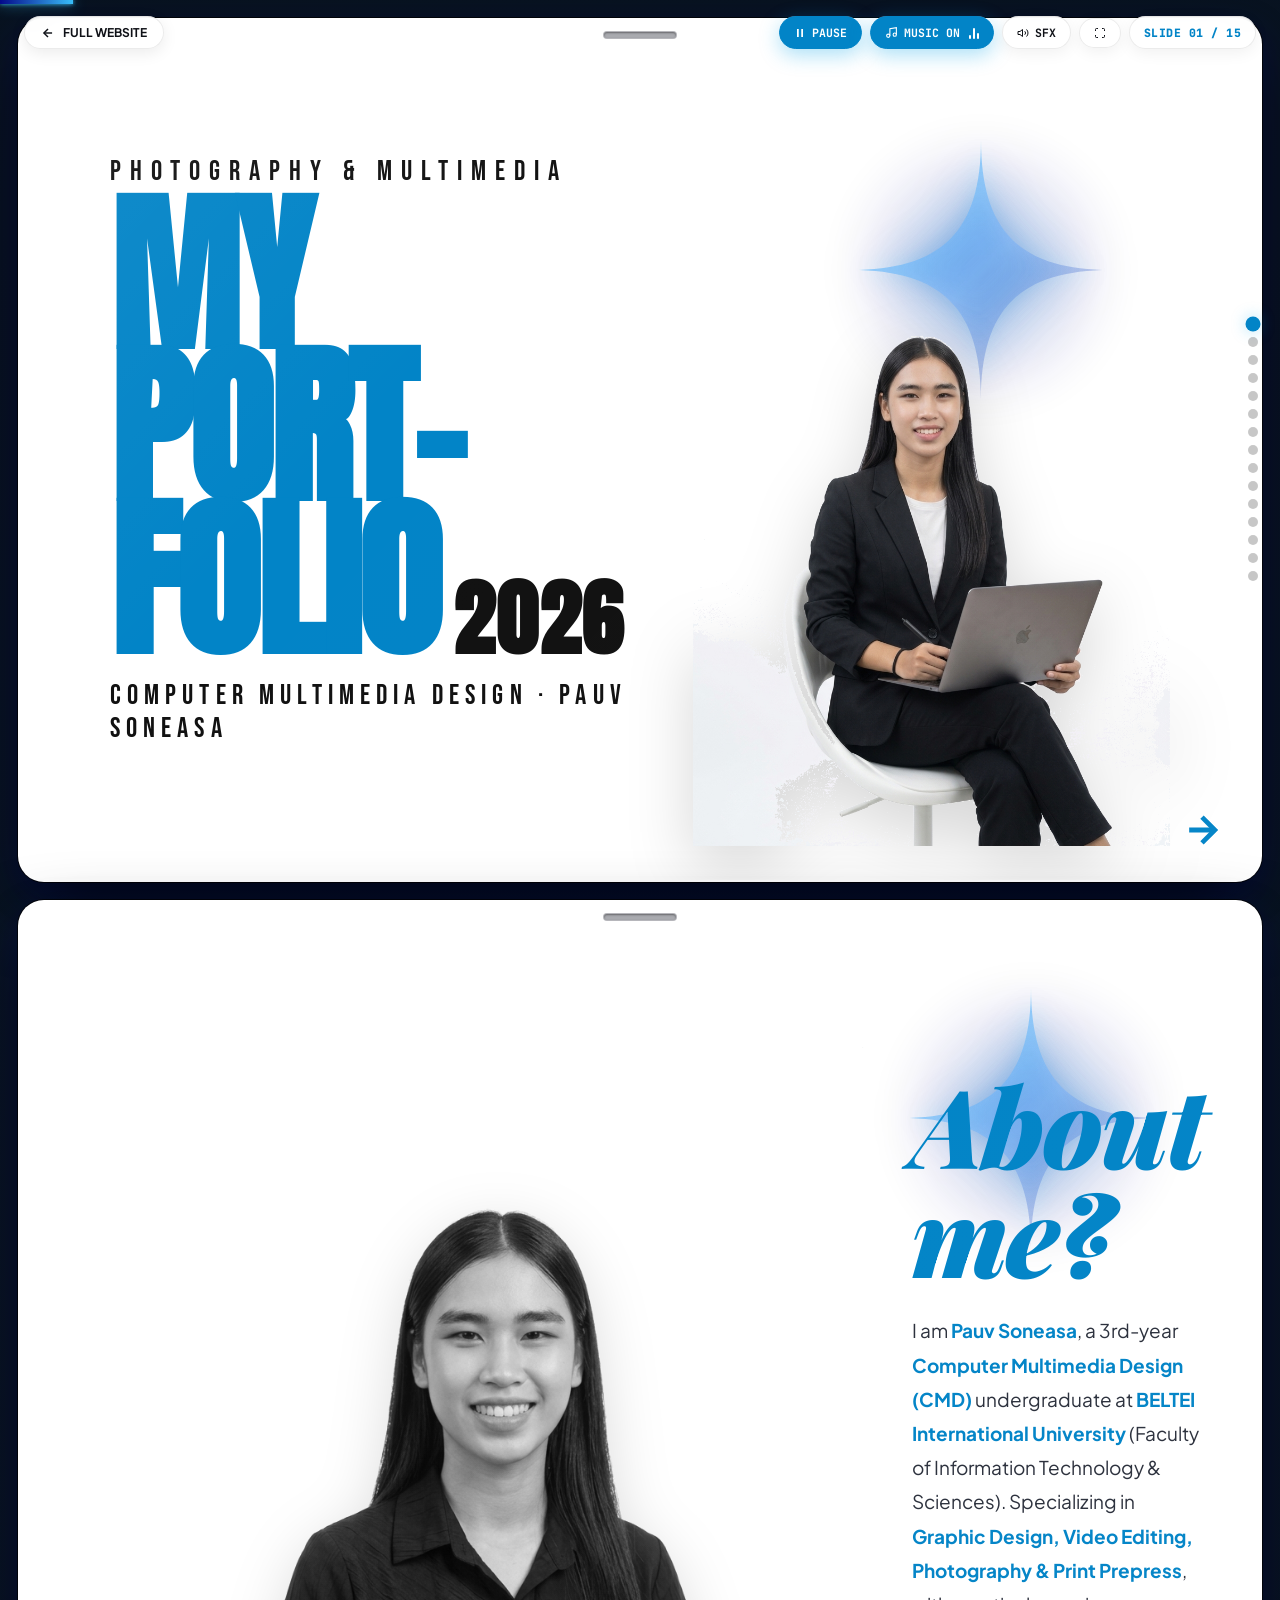
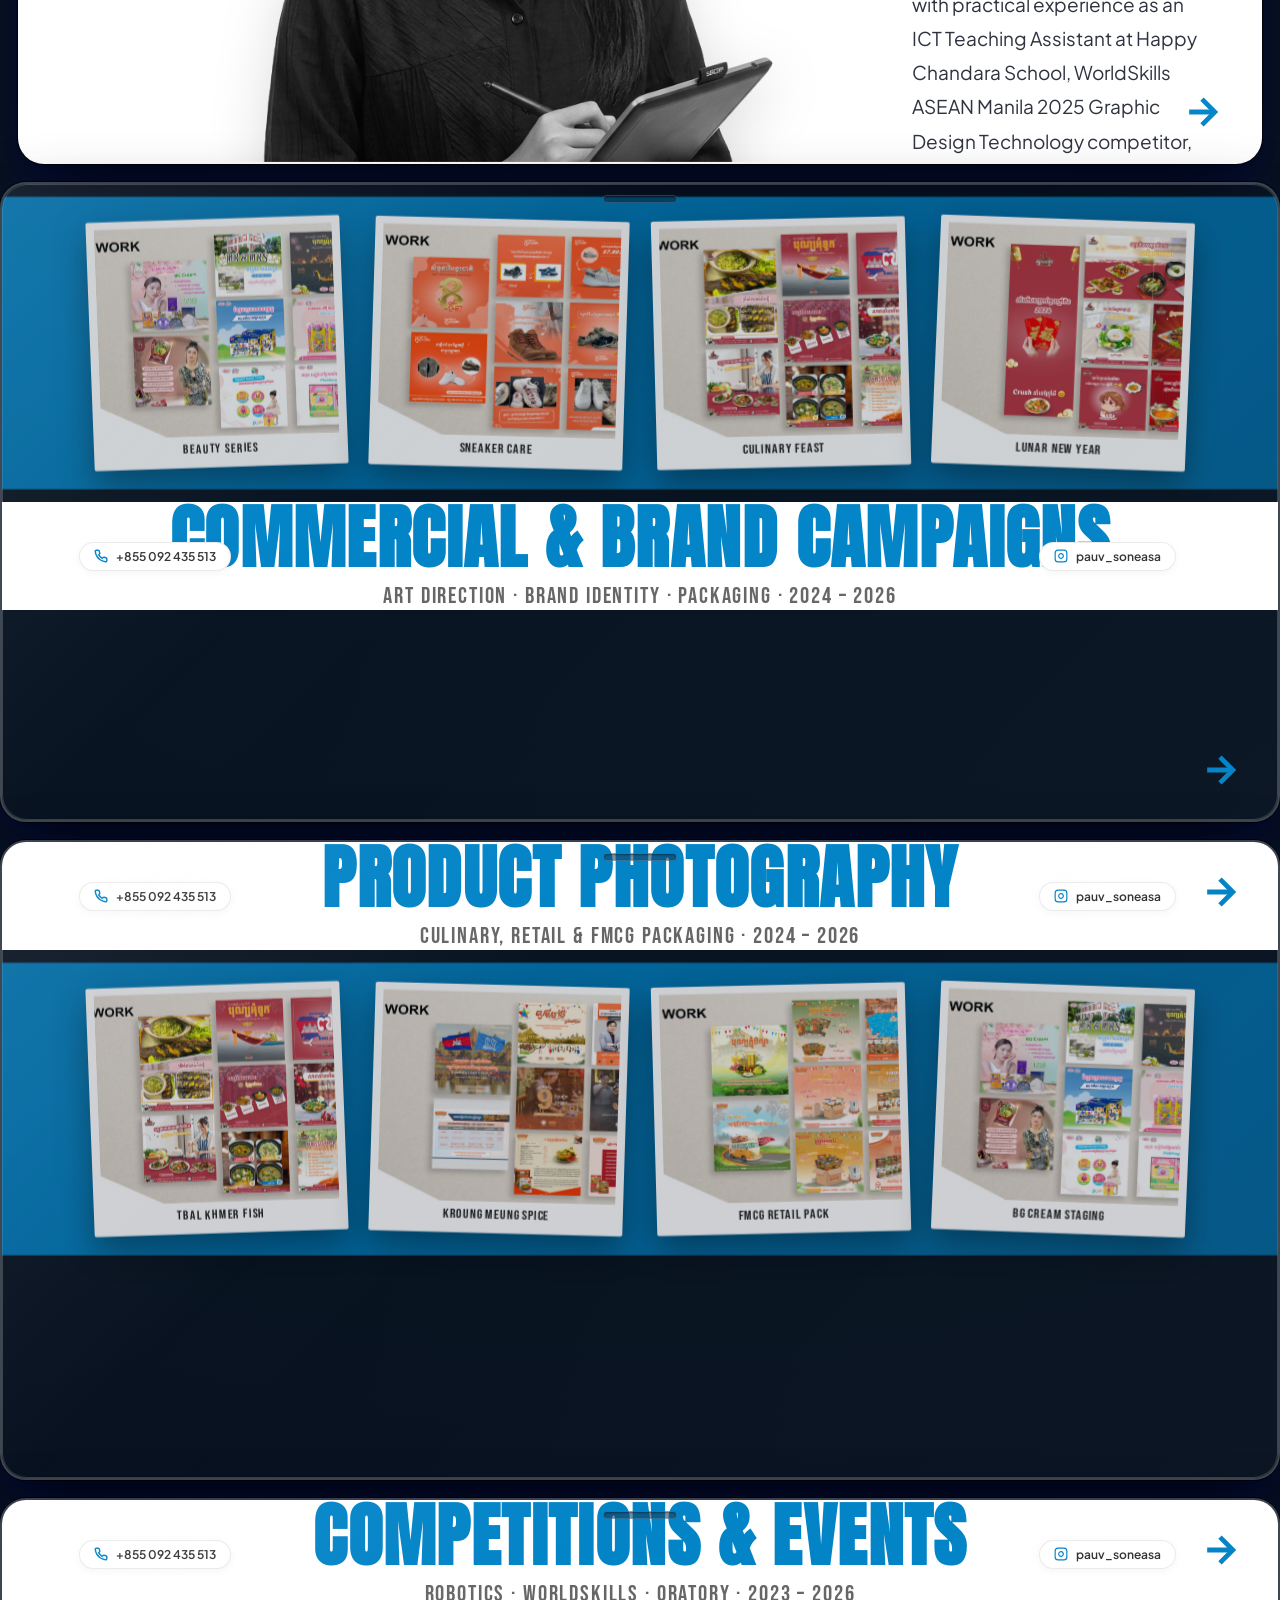
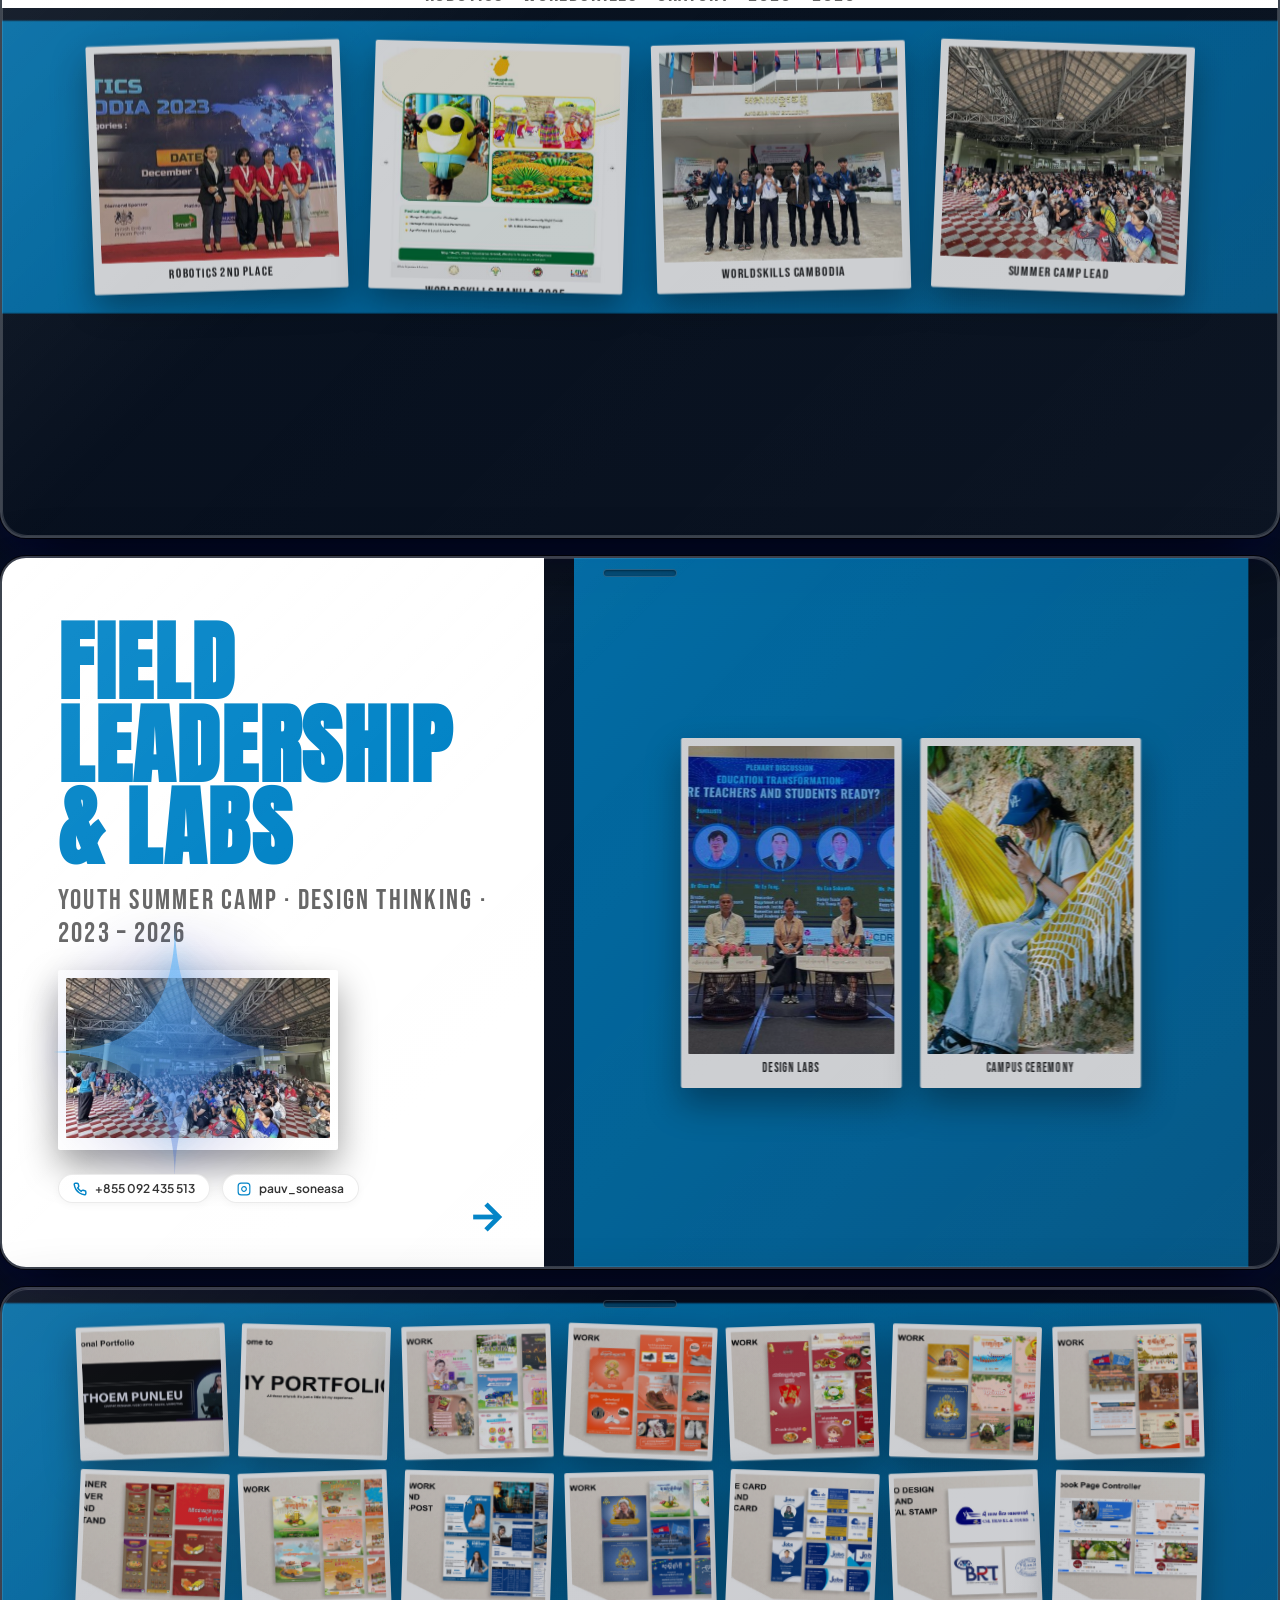
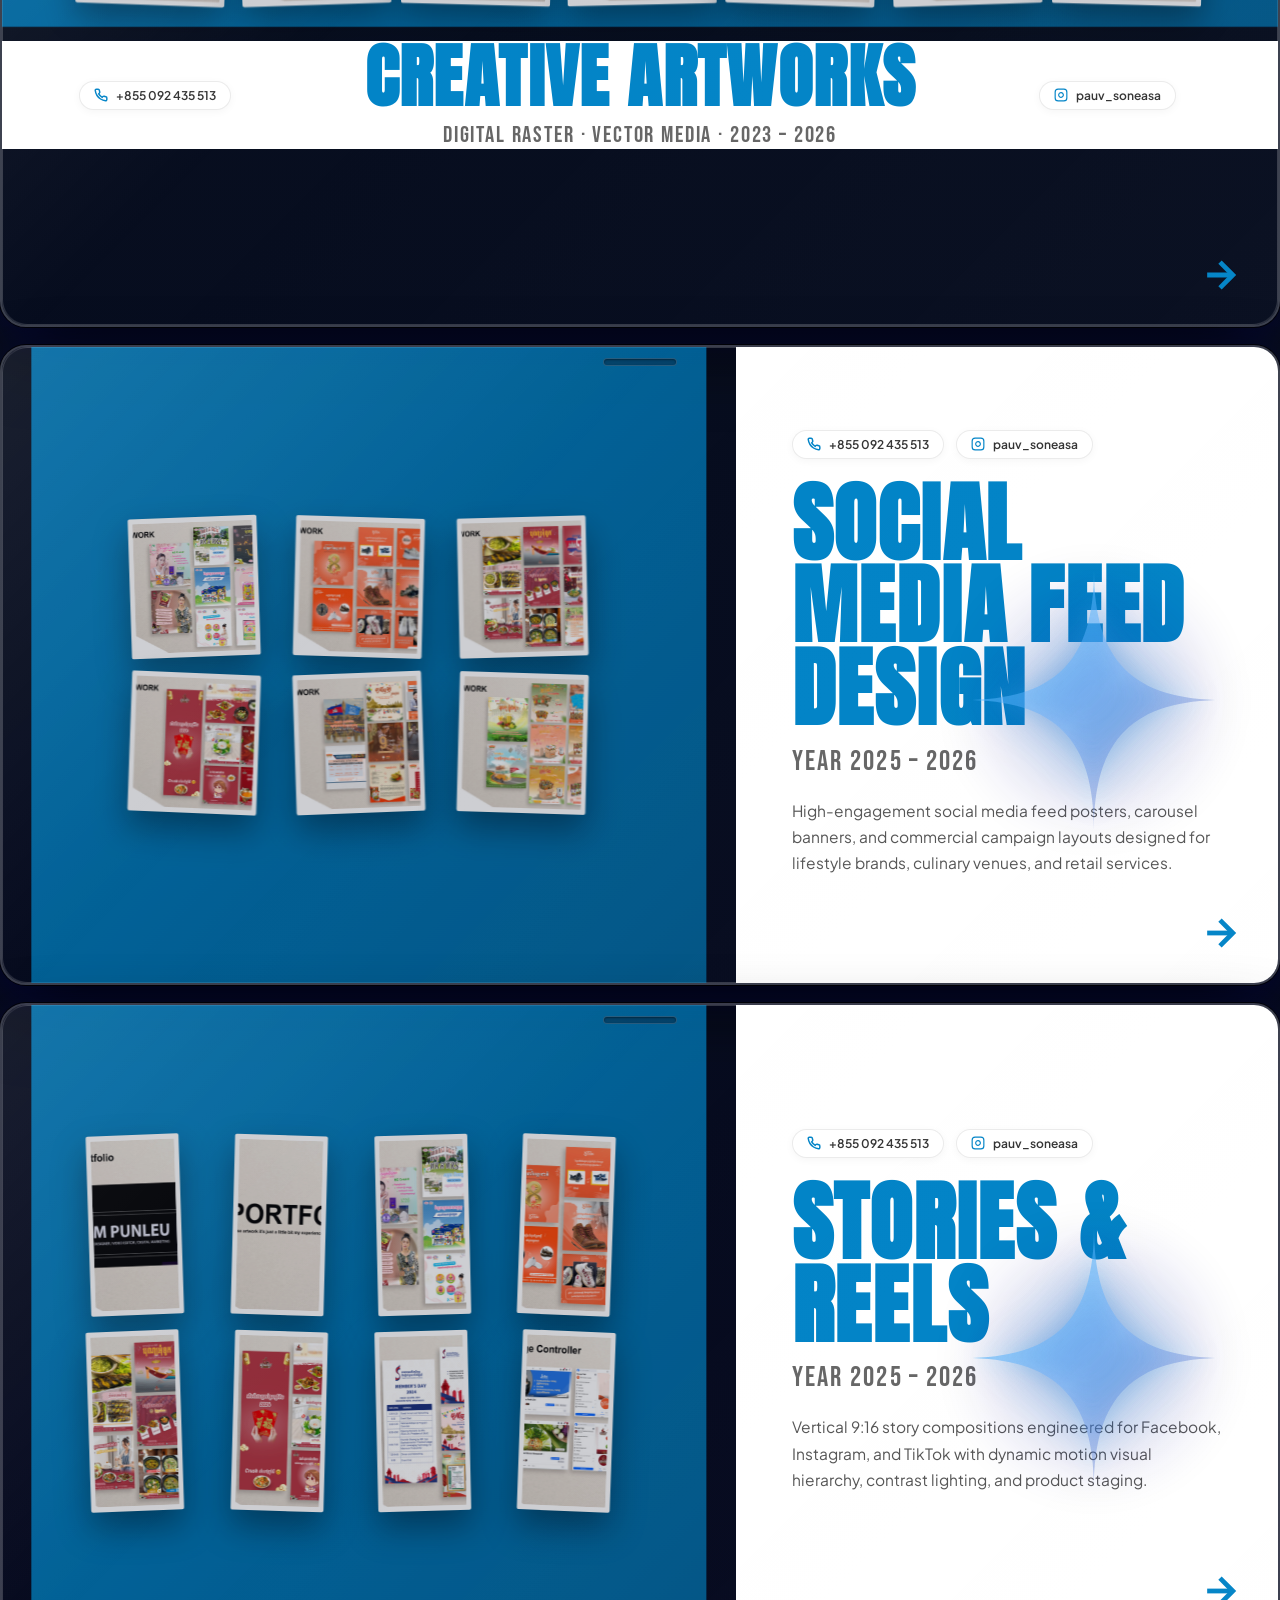
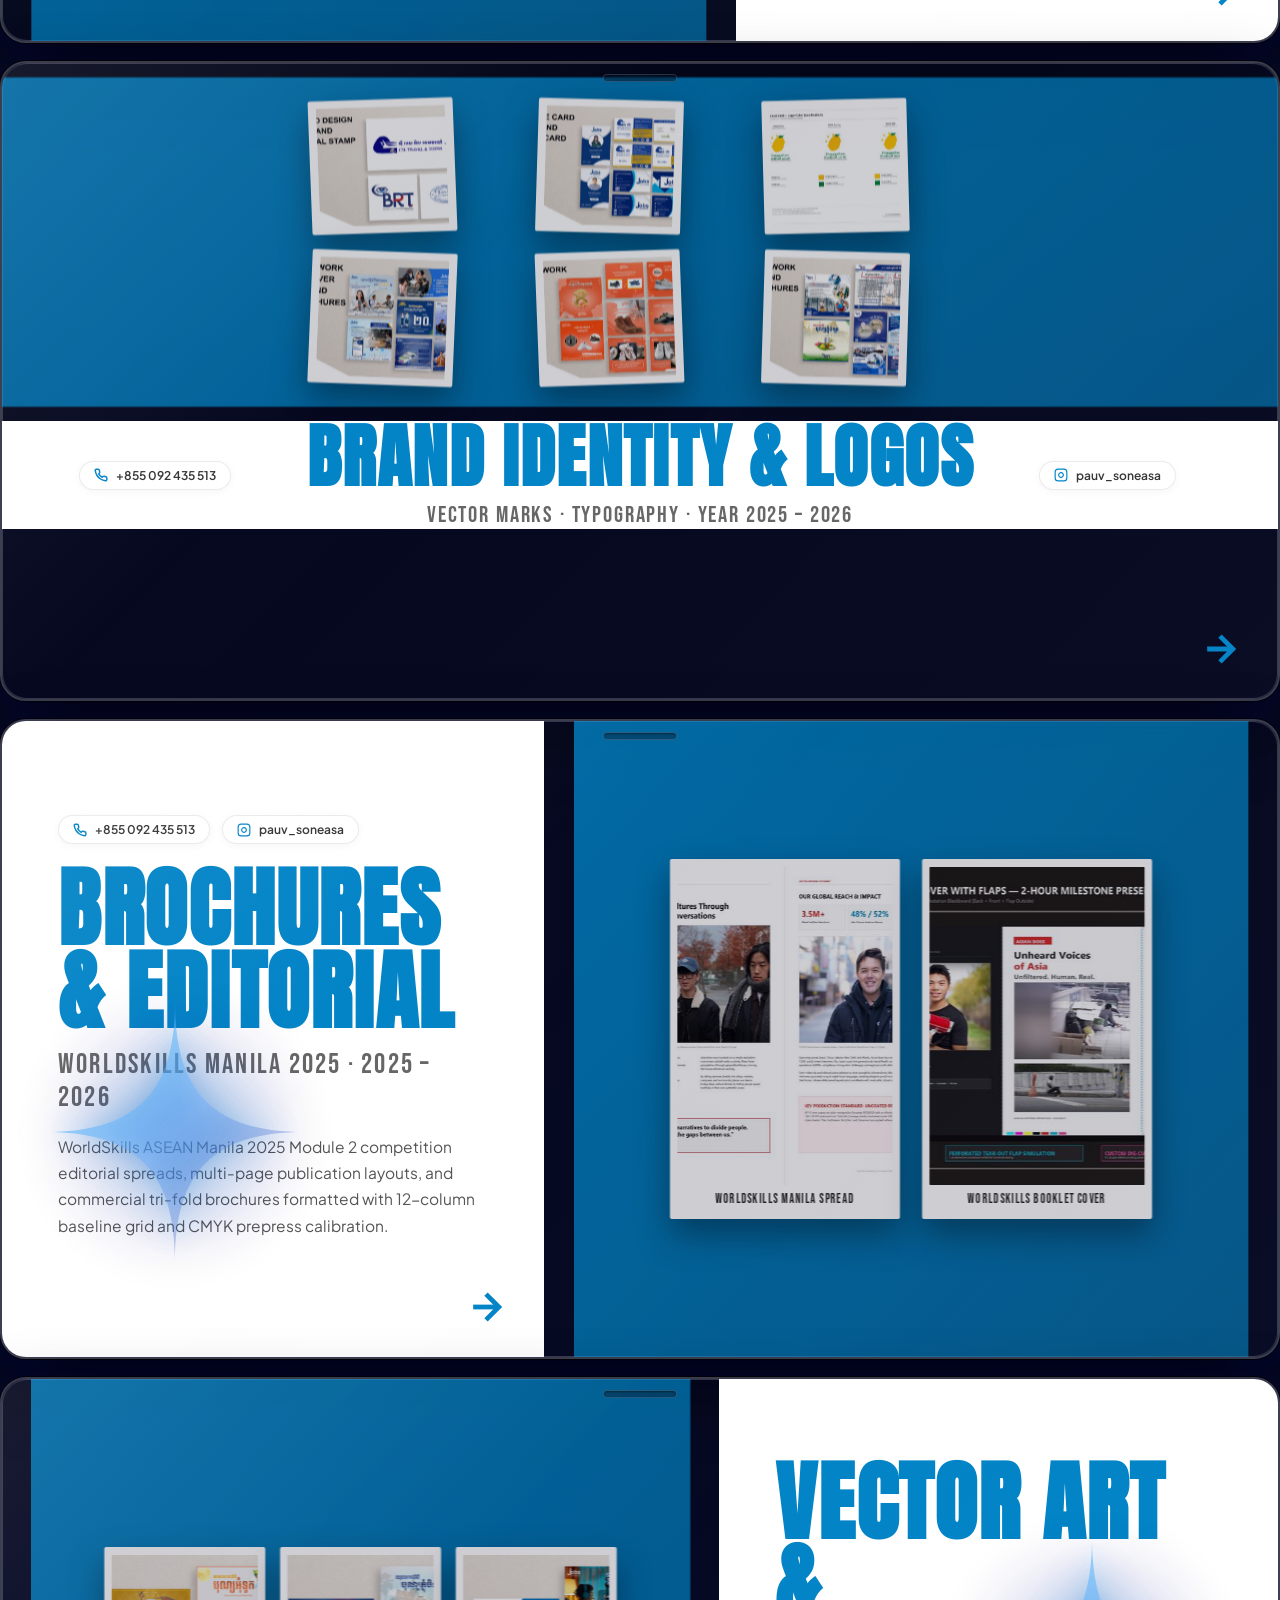
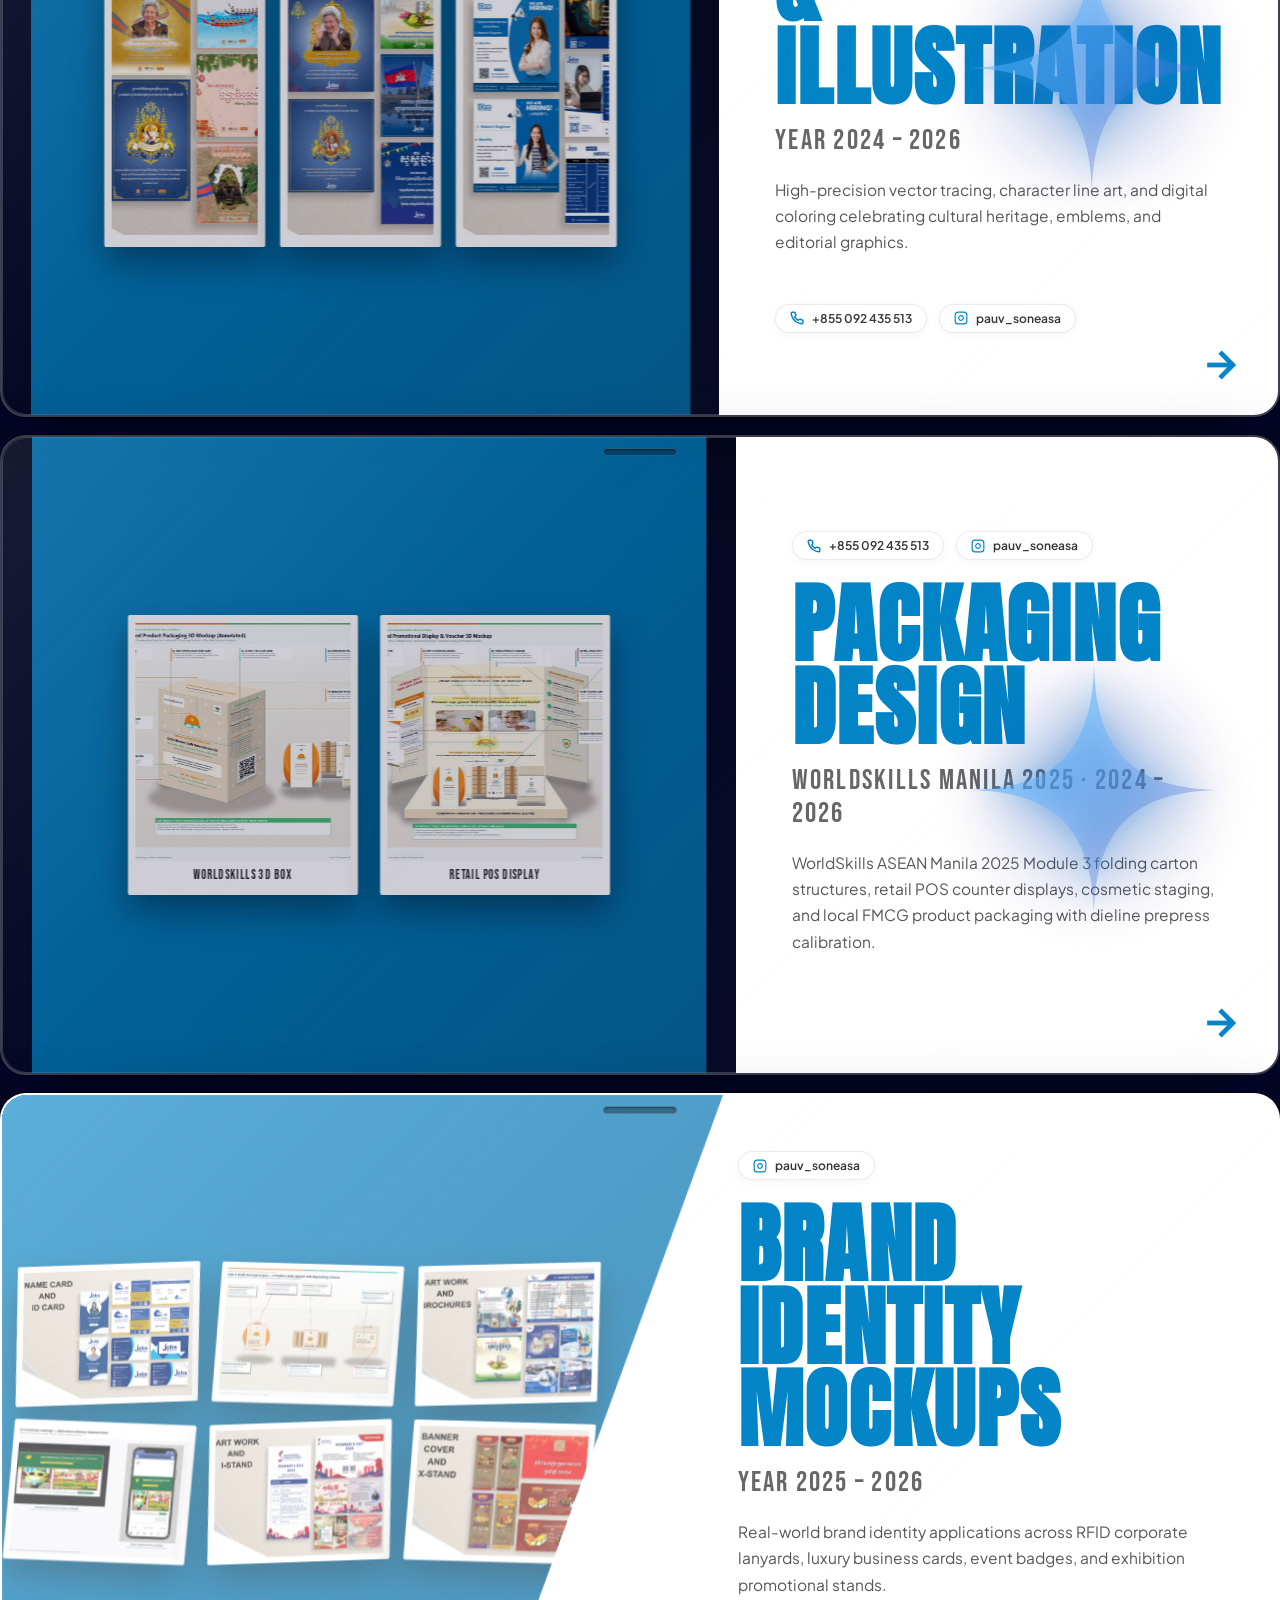
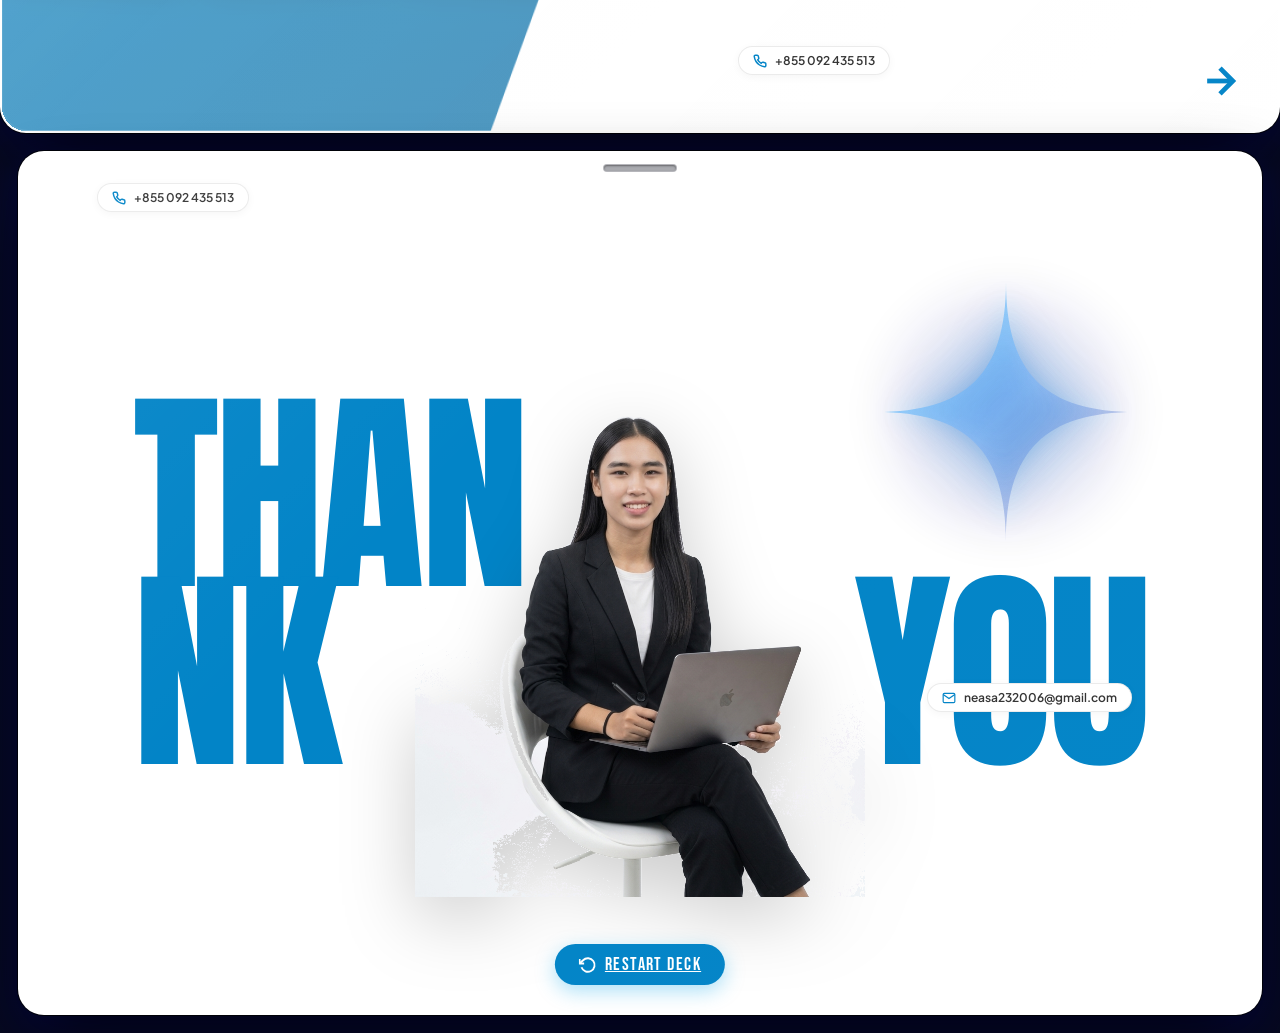
==== deck.html @ a2600c72 "feat: integrate WorldSkills Manila 2025 competition suite, device screen boundaries, and refined spa" ====
<!DOCTYPE html>
<html lang="en">
<head>
  <meta charset="UTF-8">
  <meta name="viewport" content="width=device-width, initial-scale=1.0">
  <title>Pauv Soneasa &mdash; Portfolio Slide Deck 2026</title>
  <meta name="description" content="Editorial Graphic Design & Multimedia Presentation Deck for Pauv Soneasa, Year 3 IT CMD at BELTEI International University.">
  <link rel="icon" type="image/png" href="./assets/profile/pauv_soneasa.png">

  <!-- Google Fonts: Anton, Bebas Neue, Playfair Display & Plus Jakarta Sans -->
  <link rel="preconnect" href="https://fonts.googleapis.com">
  <link rel="preconnect" href="https://fonts.gstatic.com" crossorigin>
  <link href="https://fonts.googleapis.com/css2?family=Anton&family=Bebas+Neue&family=Plus+Jakarta+Sans:wght@400;500;600;700;800&family=Playfair+Display:ital,wght@1,700;1,900&family=JetBrains+Mono:wght@500;700&display=swap" rel="stylesheet">

  <link rel="stylesheet" href="./deck.css">
</head>
<body>

  <!-- Hidden SVG Gradients for 4-Point Star Sparks -->
  <svg width="0" height="0" style="position: absolute;">
    <defs>
      <linearGradient id="starGradient" x1="0%" y1="0%" x2="100%" y2="100%">
        <stop offset="0%" stop-color="#38bdf8" stop-opacity="0.9" />
        <stop offset="50%" stop-color="#60a5fa" stop-opacity="0.5" />
        <stop offset="100%" stop-color="#04098a" stop-opacity="0.2" />
      </linearGradient>
    </defs>
  </svg>

  <!-- Slim Top Autoplay Progress Bar -->
  <div class="deck-top-progress-bar" id="topProgressBar"></div>

  <!-- Floating Minimal Top Navigation Bar -->
  <header class="deck-top-switcher">
    <a href="./index.html" class="deck-switcher-btn" title="Return to primary hybrid portfolio">
      <svg width="14" height="14" viewBox="0 0 24 24" fill="none" stroke="currentColor" stroke-width="2.5"><line x1="19" y1="12" x2="5" y2="12"></line><polyline points="12 19 5 12 12 5"></polyline></svg>
      <span>FULL WEBSITE</span>
    </a>

    <div class="deck-controls-cluster">
      <!-- Autoplay Deck Button (Active by default per Ryan's video replica) -->
      <button class="deck-control-pill active" id="autoplayBtn" title="Autoplay slide deck (TikTok style)">
        <svg id="playIcon" width="12" height="12" viewBox="0 0 24 24" fill="currentColor">
          <rect x="6" y="4" width="3.5" height="16" fill="currentColor"/>
          <rect x="14.5" y="4" width="3.5" height="16" fill="currentColor"/>
        </svg>
        <span id="playLabel">PAUSE</span>
      </button>

      <!-- Relaxing Background Music Pill -->
      <button class="deck-control-pill active" id="musicBtn" title="Toggle relaxing background song (M key)" aria-label="Toggle background music">
        <svg id="musicIcon" width="13" height="13" viewBox="0 0 24 24" fill="none" stroke="currentColor" stroke-width="2">
          <path d="M9 18V5l12-2v13"></path>
          <circle cx="6" cy="18" r="3"></circle>
          <circle cx="18" cy="16" r="3"></circle>
        </svg>
        <span id="musicLabel">MUSIC ON</span>
        <span class="music-equalizer" aria-hidden="true">
          <span class="music-bar"></span>
          <span class="music-bar"></span>
          <span class="music-bar"></span>
        </span>
      </button>

      <!-- Sound Toggle Button -->
      <button class="deck-control-pill" id="soundBtn" title="Toggle audio SFX">
        <svg id="soundIcon" width="12" height="12" viewBox="0 0 24 24" fill="none" stroke="currentColor" stroke-width="2"><polygon points="11 5 6 9 2 9 2 15 6 15 11 19 11 5"></polygon><path d="M19.07 4.93a10 10 0 0 1 0 14.14M15.54 8.46a5 5 0 0 1 0 7.07"></path></svg>
        <span>SFX</span>
      </button>

      <!-- Fullscreen Button -->
      <button class="deck-control-pill" id="fullscreenBtn" title="Toggle Fullscreen presentation">
        <svg width="12" height="12" viewBox="0 0 24 24" fill="none" stroke="currentColor" stroke-width="2"><path d="M8 3H5a2 2 0 0 0-2 2v3m18 0V5a2 2 0 0 0-2-2h-3m0 18h3a2 2 0 0 0 2-2v-3M3 16v3a2 2 0 0 0 2 2h3"></path></svg>
      </button>

      <!-- Live Counter Pill -->
      <div class="deck-control-pill deck-pill-counter" id="slideIndicator">SLIDE 01 / 15</div>
    </div>
  </header>

  <!-- Relaxing Background Song Audio Element (Soft Cambodian Classic) -->
  <audio id="deckBgAudio" src="./assets/audio/background-song.mp3" preload="auto" loop></audio>

  <!-- Side Slide Navigator Dots -->
  <nav class="deck-dots-nav" id="deckDotsNav" aria-label="Slide Navigation">
    <button class="dot-btn active" data-target="slide-1" title="01 Cover"><span class="dot-label">01 Cover</span></button>
    <button class="dot-btn" data-target="slide-2" title="02 About Me"><span class="dot-label">02 About Me</span></button>
    <button class="dot-btn" data-target="slide-3" title="03 Campaigns"><span class="dot-label">03 Campaigns</span></button>
    <button class="dot-btn" data-target="slide-4" title="04 Product Photos"><span class="dot-label">04 Product Photos</span></button>
    <button class="dot-btn" data-target="slide-5" title="05 Competitions"><span class="dot-label">05 Competitions</span></button>
    <button class="dot-btn" data-target="slide-6" title="06 Leadership"><span class="dot-label">06 Leadership</span></button>
    <button class="dot-btn" data-target="slide-7" title="07 Artworks"><span class="dot-label">07 Artworks</span></button>
    <button class="dot-btn" data-target="slide-8" title="08 Social Feeds"><span class="dot-label">08 Social Feeds</span></button>
    <button class="dot-btn" data-target="slide-9" title="09 Stories"><span class="dot-label">09 Stories &amp; Reels</span></button>
    <button class="dot-btn" data-target="slide-10" title="10 Logo Design"><span class="dot-label">10 Logo Design</span></button>
    <button class="dot-btn" data-target="slide-11" title="11 Brochures"><span class="dot-label">11 Brochures</span></button>
    <button class="dot-btn" data-target="slide-12" title="12 Vector Art"><span class="dot-label">12 Vector Art</span></button>
    <button class="dot-btn" data-target="slide-13" title="13 Packaging"><span class="dot-label">13 Packaging</span></button>
    <button class="dot-btn" data-target="slide-14" title="14 Mockups"><span class="dot-label">14 Mockups</span></button>
    <button class="dot-btn" data-target="slide-15" title="15 Contact"><span class="dot-label">15 Contact</span></button>
  </nav>

  <!-- ===================================================================
       SLIDE 1: COVER (MY PORT-FOLIO 2026) - EXACT MATCH TO VIDEO
       =================================================================== -->
  <section class="slide-section slide-cover is-visible" id="slide-1">
    <div class="star-spark" style="top: 14%; right: 12%;">
      <svg viewBox="0 0 100 100"><path d="M50 0 C50 35 65 50 100 50 C65 50 50 65 50 100 C50 65 35 50 0 50 C35 50 50 35 50 0 Z"/></svg>
    </div>

    <div class="cover-left">
      <p class="cover-discipline-top">PHOTOGRAPHY &amp; MULTIMEDIA</p>
      <h1 class="cover-headline-anton">
        <span class="line-my">MY</span>
        <span class="line-port">PORT-</span>
        <span class="line-folio">FOLIO <span class="year-black">2026</span></span>
      </h1>
      <p class="cover-discipline-bottom">COMPUTER MULTIMEDIA DESIGN &middot; PAUV SONEASA</p>
    </div>

    <div class="cover-right-presenter">
      <img src="./assets/profile/pauv_presenter_cutout.png" alt="Pauv Soneasa Seated with Laptop" loading="eager">
    </div>

    <a href="#slide-2" class="slide-arrow-btn" aria-label="Next Slide">
      <svg viewBox="0 0 24 24" fill="none"><line x1="5" y1="12" x2="19" y2="12"></line><polyline points="12 5 19 12 12 19"></polyline></svg>
    </a>
  </section>

  <!-- ===================================================================
       SLIDE 2: ABOUT ME? - EXACT MATCH TO VIDEO
       =================================================================== -->
  <section class="slide-section slide-about" id="slide-2">
    <div class="star-spark" style="top: 10%; right: 8%;">
      <svg viewBox="0 0 100 100"><path d="M50 0 C50 35 65 50 100 50 C65 50 50 65 50 100 C50 65 35 50 0 50 C35 50 50 35 50 0 Z"/></svg>
    </div>

    <div class="about-photo-wrap">
      <img src="./assets/profile/pauv_standing_bw.png" alt="Pauv Soneasa Standing with Tablet" loading="lazy">
    </div>

    <div class="about-text-wrap">
      <h2 class="about-title-playfair">About me?</h2>
      <p class="about-desc-p">
        I am <strong>Pauv Soneasa</strong>, a 3rd-year <strong>Computer Multimedia Design (CMD)</strong> undergraduate at <strong>BELTEI International University</strong> (Faculty of Information Technology &amp; Sciences). Specializing in <strong>Graphic Design, Video Editing, Photography &amp; Print Prepress</strong>, with practical experience as an ICT Teaching Assistant at Happy Chandara School, WorldSkills ASEAN Manila 2025 Graphic Design Technology competitor, and Robotics Competition 2nd Place finalist.
      </p>

      <div class="contact-pills">
        <a href="tel:+85592435513" class="c-pill" title="Phone / Telegram">
          <svg viewBox="0 0 24 24" fill="none" stroke="currentColor" stroke-width="2.5"><path d="M22 16.92v3a2 2 0 0 1-2.18 2 19.79 19.79 0 0 1-8.63-3.07 19.5 19.5 0 0 1-6-6 19.79 19.79 0 0 1-3.07-8.67A2 2 0 0 1 4.11 2h3a2 2 0 0 1 2 1.72 12.84 12.84 0 0 0 .7 2.81 2 2 0 0 1-.45 2.11L8.09 9.91a16 16 0 0 0 6 6l1.27-1.27a2 2 0 0 1 2.11-.45 12.84 12.84 0 0 0 2.81.7A2 2 0 0 1 22 16.92z"></path></svg>
          <span>+855 092 435 513</span>
        </a>
        <a href="mailto:neasa232006@gmail.com" class="c-pill" title="Email Pauv Soneasa">
          <svg viewBox="0 0 24 24" fill="none" stroke="currentColor" stroke-width="2"><path d="M4 4h16c1.1 0 2 .9 2 2v12c0 1.1-.9 2-2 2H4c-1.1 0-2-.9-2-2V6c0-1.1.9-2 2-2z"></path><polyline points="22,6 12,13 2,6"></polyline></svg>
          <span>neasa232006@gmail.com</span>
        </a>
      </div>
    </div>

    <a href="#slide-3" class="slide-arrow-btn" aria-label="Next Slide">
      <svg viewBox="0 0 24 24" fill="none"><line x1="5" y1="12" x2="19" y2="12"></line><polyline points="12 5 19 12 12 19"></polyline></svg>
    </a>
  </section>

  <!-- ===================================================================
       SLIDE 3: COMMERCIAL & BRAND CAMPAIGNS (EXACT MATCH)
       =================================================================== -->
  <section class="slide-section slide-h-top-red" id="slide-3">
    <div class="h-red-band">
      <div class="grid-4-polaroids">
        <div class="card-frame" data-id="1">
          <img src="./assets/artworks/thumbs/artwork_03_thumb.jpg" alt="Campaign 1">
          <div class="card-caption">Beauty Series</div>
        </div>
        <div class="card-frame" data-id="3">
          <img src="./assets/artworks/thumbs/artwork_05_thumb.jpg" alt="Campaign 2">
          <div class="card-caption">Sneaker Care</div>
        </div>
        <div class="card-frame" data-id="4">
          <img src="./assets/artworks/thumbs/artwork_06_thumb.jpg" alt="Campaign 3">
          <div class="card-caption">Culinary Feast</div>
        </div>
        <div class="card-frame" data-id="5">
          <img src="./assets/artworks/thumbs/artwork_07_thumb.jpg" alt="Campaign 4">
          <div class="card-caption">Lunar New Year</div>
        </div>
      </div>
    </div>

    <div class="h-white-band">
      <div class="contact-pills" style="position: absolute; left: 6vw;">
        <span class="c-pill"><svg viewBox="0 0 24 24" fill="none" stroke="currentColor" stroke-width="2.5"><path d="M22 16.92v3a2 2 0 0 1-2.18 2 19.79 19.79 0 0 1-8.63-3.07 19.5 19.5 0 0 1-6-6 19.79 19.79 0 0 1-3.07-8.67A2 2 0 0 1 4.11 2h3a2 2 0 0 1 2 1.72 12.84 12.84 0 0 0 .7 2.81 2 2 0 0 1-.45 2.11L8.09 9.91a16 16 0 0 0 6 6l1.27-1.27a2 2 0 0 1 2.11-.45 12.84 12.84 0 0 0 2.81.7A2 2 0 0 1 22 16.92z"></path></svg>+855 092 435 513</span>
      </div>

      <h2 class="h-slide-title">Commercial &amp; Brand Campaigns</h2>
      <p class="h-slide-sub">Art Direction &middot; Brand Identity &middot; Packaging &middot; 2024 &ndash; 2026</p>

      <div class="contact-pills" style="position: absolute; right: 8vw;">
        <span class="c-pill"><svg viewBox="0 0 24 24" fill="none" stroke="currentColor" stroke-width="2"><rect x="2" y="2" width="20" height="20" rx="5" ry="5"></rect><path d="M16 11.37A4 4 0 1 1 12.63 8 4 4 0 0 1 16 11.37z"></path></svg>pauv_soneasa</span>
      </div>
    </div>

    <a href="#slide-4" class="slide-arrow-btn" aria-label="Next Slide">
      <svg viewBox="0 0 24 24" fill="none"><line x1="5" y1="12" x2="19" y2="12"></line><polyline points="12 5 19 12 12 19"></polyline></svg>
    </a>
  </section>

  <!-- ===================================================================
       SLIDE 4: PRODUCT PHOTOGRAPHY (EXACT MATCH)
       =================================================================== -->
  <section class="slide-section slide-h-top-white" id="slide-4">
    <div class="h-white-band" style="height: 35%;">
      <div class="contact-pills" style="position: absolute; left: 6vw;">
        <span class="c-pill"><svg viewBox="0 0 24 24" fill="none" stroke="currentColor" stroke-width="2.5"><path d="M22 16.92v3a2 2 0 0 1-2.18 2 19.79 19.79 0 0 1-8.63-3.07 19.5 19.5 0 0 1-6-6 19.79 19.79 0 0 1-3.07-8.67A2 2 0 0 1 4.11 2h3a2 2 0 0 1 2 1.72 12.84 12.84 0 0 0 .7 2.81 2 2 0 0 1-.45 2.11L8.09 9.91a16 16 0 0 0 6 6l1.27-1.27a2 2 0 0 1 2.11-.45 12.84 12.84 0 0 0 2.81.7A2 2 0 0 1 22 16.92z"></path></svg>+855 092 435 513</span>
      </div>

      <h2 class="h-slide-title">Product Photography</h2>
      <p class="h-slide-sub">Culinary, Retail &amp; FMCG Packaging &middot; 2024 &ndash; 2026</p>

      <div class="contact-pills" style="position: absolute; right: 8vw;">
        <span class="c-pill"><svg viewBox="0 0 24 24" fill="none" stroke="currentColor" stroke-width="2"><rect x="2" y="2" width="20" height="20" rx="5" ry="5"></rect><path d="M16 11.37A4 4 0 1 1 12.63 8 4 4 0 0 1 16 11.37z"></path></svg>pauv_soneasa</span>
      </div>

      <a href="#slide-5" class="slide-arrow-btn arrow-top-right" aria-label="Next Slide">
        <svg viewBox="0 0 24 24" fill="none"><line x1="5" y1="12" x2="19" y2="12"></line><polyline points="12 5 19 12 12 19"></polyline></svg>
      </a>
    </div>

    <div class="h-red-band" style="height: 65%;">
      <div class="grid-4-polaroids">
        <div class="card-frame" data-id="4">
          <img src="./assets/artworks/thumbs/artwork_06_thumb.jpg" alt="Culinary Photo 1">
          <div class="card-caption">Tbal Khmer Fish</div>
        </div>
        <div class="card-frame" data-id="8">
          <img src="./assets/artworks/thumbs/artwork_10_thumb.jpg" alt="Culinary Photo 2">
          <div class="card-caption">Kroung Meung Spice</div>
        </div>
        <div class="card-frame" data-id="11">
          <img src="./assets/artworks/thumbs/artwork_13_thumb.jpg" alt="Culinary Photo 3">
          <div class="card-caption">FMCG Retail Pack</div>
        </div>
        <div class="card-frame" data-id="1">
          <img src="./assets/artworks/thumbs/artwork_03_thumb.jpg" alt="Culinary Photo 4">
          <div class="card-caption">BG Cream Staging</div>
        </div>
      </div>
    </div>
  </section>

  <!-- ===================================================================
       SLIDE 5: DOKUMENTASI EVENT (EXACT MATCH)
       =================================================================== -->
  <section class="slide-section slide-h-top-white" id="slide-5">
    <div class="h-white-band" style="height: 35%;">
      <div class="contact-pills" style="position: absolute; left: 6vw;">
        <span class="c-pill"><svg viewBox="0 0 24 24" fill="none" stroke="currentColor" stroke-width="2.5"><path d="M22 16.92v3a2 2 0 0 1-2.18 2 19.79 19.79 0 0 1-8.63-3.07 19.5 19.5 0 0 1-6-6 19.79 19.79 0 0 1-3.07-8.67A2 2 0 0 1 4.11 2h3a2 2 0 0 1 2 1.72 12.84 12.84 0 0 0 .7 2.81 2 2 0 0 1-.45 2.11L8.09 9.91a16 16 0 0 0 6 6l1.27-1.27a2 2 0 0 1 2.11-.45 12.84 12.84 0 0 0 2.81.7A2 2 0 0 1 22 16.92z"></path></svg>+855 092 435 513</span>
      </div>

      <h2 class="h-slide-title">Competitions &amp; Events</h2>
      <p class="h-slide-sub">Robotics &middot; WorldSkills &middot; Oratory &middot; 2023 &ndash; 2026</p>

      <div class="contact-pills" style="position: absolute; right: 8vw;">
        <span class="c-pill"><svg viewBox="0 0 24 24" fill="none" stroke="currentColor" stroke-width="2"><rect x="2" y="2" width="20" height="20" rx="5" ry="5"></rect><path d="M16 11.37A4 4 0 1 1 12.63 8 4 4 0 0 1 16 11.37z"></path></svg>pauv_soneasa</span>
      </div>

      <a href="#slide-6" class="slide-arrow-btn arrow-top-right" aria-label="Next Slide">
        <svg viewBox="0 0 24 24" fill="none"><line x1="5" y1="12" x2="19" y2="12"></line><polyline points="12 5 19 12 12 19"></polyline></svg>
      </a>
    </div>

    <div class="h-red-band" style="height: 65%;">
      <div class="grid-4-polaroids">
        <div class="card-frame" data-full-img="./assets/images/competitions/web/robotic_img_7829.jpg" data-cat="ROBOTICS CHALLENGE" data-client="IT Step Academy" data-desc="2nd Place Distinction at National Robotics Competition: Autonomous maze navigation, sensor feedback calibration, and dual-motor chassis control.">
          <img src="./assets/images/competitions/thumbs/robotic_img_7829.jpg" alt="Robotics 2nd Place Podium">
          <div class="card-caption">Robotics 2nd Place</div>
        </div>
        <div class="card-frame" data-id="18" data-project="18" data-full-img="./assets/images/worldskills/web/wsa_m1_poster_a1.jpg" data-cat="WORLDSKILLS COMPETITION" data-client="WorldSkills ASEAN Manila 2025" data-desc="WorldSkills ASEAN Manila 2025 Competition Test Package: Corporate brand identity, vector logo mark, and A1 event poster crafted under timed international trade competition standards.">
          <img src="./assets/images/worldskills/thumbs/wsa_m1_poster_a1.jpg" alt="WorldSkills Manila 2025 A1 Poster">
          <div class="card-caption">WorldSkills Manila 2025</div>
        </div>
        <div class="card-frame" data-full-img="./assets/images/competitions/web/worldskill_cambodia_img_7830.jpg" data-cat="WORLDSKILLS CAMBODIA" data-client="WorldSkills Cambodia" data-desc="WorldSkills Cambodia National Graphic Design Technology Arena: rigorous timed trade competition tackling vector branding, multi-page editorial typography, and production packaging.">
          <img src="./assets/images/competitions/thumbs/worldskill_cambodia_img_7830.jpg" alt="WorldSkills Cambodia Finalist">
          <div class="card-caption">WorldSkills Cambodia</div>
        </div>
        <div class="card-frame" data-full-img="./assets/images/summer camp/web/IMG_6209.jpg" data-cat="SUMMER CAMP LEAD" data-client="Youth Summer Camp 2024" data-desc="Youth Technology Summer Camp Lead: Mentoring student cohorts, leading hands-on STEM workshops, and directing collaborative problem-solving activities.">
          <img src="./assets/images/summer camp/thumbs/IMG_6209.jpg" alt="Summer Camp Lead Activity">
          <div class="card-caption">Summer Camp Lead</div>
        </div>
      </div>
    </div>
  </section>

  <!-- ===================================================================
       SLIDE 6: LEADERSHIP & CREATIVE LABS (EXACT MATCH)
       =================================================================== -->
  <section class="slide-section slide-v-left-white" id="slide-6">
    <div class="v-white-pane">
      <div class="star-spark" style="bottom: 12%; left: 8%;">
        <svg viewBox="0 0 100 100"><path d="M50 0 C50 35 65 50 100 50 C65 50 50 65 50 100 C50 65 35 50 0 50 C35 50 50 35 50 0 Z"/></svg>
      </div>

      <h2 class="v-slide-title">Field Leadership &amp; Labs</h2>
      <p class="v-slide-sub">Youth Summer Camp &middot; Design Thinking &middot; 2023 &ndash; 2026</p>

      <div class="card-frame" data-full-img="./assets/images/summer camp/web/IMG_6209.jpg" data-cat="YOUTH SUMMER CAMP" data-client="Technology Camp 2024" data-desc="Youth Technology & Leadership Summer Camp: Collaborative engineering workshops, outdoor challenges, and team innovation projects." style="width: 280px; height: 180px; margin-bottom: 24px;">
        <img src="./assets/images/summer camp/thumbs/IMG_6209.jpg" alt="Summer Camp Activity">
      </div>

      <div class="contact-pills">
        <span class="c-pill"><svg viewBox="0 0 24 24" fill="none" stroke="currentColor" stroke-width="2.5"><path d="M22 16.92v3a2 2 0 0 1-2.18 2 19.79 19.79 0 0 1-8.63-3.07 19.5 19.5 0 0 1-6-6 19.79 19.79 0 0 1-3.07-8.67A2 2 0 0 1 4.11 2h3a2 2 0 0 1 2 1.72 12.84 12.84 0 0 0 .7 2.81 2 2 0 0 1-.45 2.11L8.09 9.91a16 16 0 0 0 6 6l1.27-1.27a2 2 0 0 1 2.11-.45 12.84 12.84 0 0 0 2.81.7A2 2 0 0 1 22 16.92z"></path></svg>+855 092 435 513</span>
        <span class="c-pill"><svg viewBox="0 0 24 24" fill="none" stroke="currentColor" stroke-width="2"><rect x="2" y="2" width="20" height="20" rx="5" ry="5"></rect><path d="M16 11.37A4 4 0 1 1 12.63 8 4 4 0 0 1 16 11.37z"></path></svg>pauv_soneasa</span>
      </div>

      <a href="#slide-7" class="slide-arrow-btn" aria-label="Next Slide">
        <svg viewBox="0 0 24 24" fill="none"><line x1="5" y1="12" x2="19" y2="12"></line><polyline points="12 5 19 12 12 19"></polyline></svg>
      </a>
    </div>

    <div class="v-red-pane">
      <div style="display: flex; gap: 20px;">
        <div class="card-frame" data-full-img="./assets/images/competitions/web/workshop_fb_img_1686049170737.jpg" data-cat="WORKSHOP LABS" data-client="Creative Mentorship" data-desc="Design Thinking & Team Collaboration Workshop: Rapid prototyping and digital packaging sprint." style="width: 240px; height: 350px;">
          <img src="./assets/images/competitions/thumbs/workshop_fb_img_1686049170737.jpg" alt="Design Thinking Workshop">
          <div class="card-caption">Design Labs</div>
        </div>
        <div class="card-frame" data-full-img="./assets/images/competitions/web/event_img_1886.jpg" data-cat="ACADEMIC HONORS" data-client="BELTEI International Univ" data-desc="Campus 1 Academic Awarding Ceremony honoring foundation year excellence." style="width: 240px; height: 350px;">
          <img src="./assets/images/competitions/thumbs/event_img_1886.jpg" alt="BELTEI Award Ceremony">
          <div class="card-caption">Campus Ceremony</div>
        </div>
      </div>
    </div>
  </section>

  <!-- ===================================================================
       SLIDE 7: CREATIVE ARTWORKS (EXACT MATCH)
       =================================================================== -->
  <section class="slide-section slide-h-top-red" id="slide-7">
    <div class="h-red-band" style="height: 70%;">
      <div class="grid-art-gallery">
        <div class="card-frame" data-id="1"><img src="./assets/artworks/thumbs/artwork_01_thumb.jpg" alt="Art 1"></div>
        <div class="card-frame" data-id="2"><img src="./assets/artworks/thumbs/artwork_02_thumb.jpg" alt="Art 2"></div>
        <div class="card-frame" data-id="3"><img src="./assets/artworks/thumbs/artwork_03_thumb.jpg" alt="Art 3"></div>
        <div class="card-frame" data-id="4"><img src="./assets/artworks/thumbs/artwork_05_thumb.jpg" alt="Art 4"></div>
        <div class="card-frame" data-id="5"><img src="./assets/artworks/thumbs/artwork_07_thumb.jpg" alt="Art 5"></div>
        <div class="card-frame" data-id="7"><img src="./assets/artworks/thumbs/artwork_09_thumb.jpg" alt="Art 6"></div>
        <div class="card-frame" data-id="8"><img src="./assets/artworks/thumbs/artwork_10_thumb.jpg" alt="Art 7"></div>
        <div class="card-frame" data-id="10"><img src="./assets/artworks/thumbs/artwork_12_thumb.jpg" alt="Art 8"></div>
        <div class="card-frame" data-id="11"><img src="./assets/artworks/thumbs/artwork_13_thumb.jpg" alt="Art 9"></div>
        <div class="card-frame" data-id="12"><img src="./assets/artworks/thumbs/artwork_14_thumb.jpg" alt="Art 10"></div>
        <div class="card-frame" data-id="14"><img src="./assets/artworks/thumbs/artwork_16_thumb.jpg" alt="Art 11"></div>
        <div class="card-frame" data-id="15"><img src="./assets/artworks/thumbs/artwork_17_thumb.jpg" alt="Art 12"></div>
        <div class="card-frame" data-id="16"><img src="./assets/artworks/thumbs/artwork_18_thumb.jpg" alt="Art 13"></div>
        <div class="card-frame" data-id="17"><img src="./assets/artworks/thumbs/artwork_19_thumb.jpg" alt="Art 14"></div>
      </div>
    </div>

    <div class="h-white-band" style="height: 30%;">
      <div class="contact-pills" style="position: absolute; left: 6vw;">
        <span class="c-pill"><svg viewBox="0 0 24 24" fill="none" stroke="currentColor" stroke-width="2.5"><path d="M22 16.92v3a2 2 0 0 1-2.18 2 19.79 19.79 0 0 1-8.63-3.07 19.5 19.5 0 0 1-6-6 19.79 19.79 0 0 1-3.07-8.67A2 2 0 0 1 4.11 2h3a2 2 0 0 1 2 1.72 12.84 12.84 0 0 0 .7 2.81 2 2 0 0 1-.45 2.11L8.09 9.91a16 16 0 0 0 6 6l1.27-1.27a2 2 0 0 1 2.11-.45 12.84 12.84 0 0 0 2.81.7A2 2 0 0 1 22 16.92z"></path></svg>+855 092 435 513</span>
      </div>

      <h2 class="h-slide-title">Creative Artworks</h2>
      <p class="h-slide-sub">Digital Raster &middot; Vector Media &middot; 2023 &ndash; 2026</p>

      <div class="contact-pills" style="position: absolute; right: 8vw;">
        <span class="c-pill"><svg viewBox="0 0 24 24" fill="none" stroke="currentColor" stroke-width="2"><rect x="2" y="2" width="20" height="20" rx="5" ry="5"></rect><path d="M16 11.37A4 4 0 1 1 12.63 8 4 4 0 0 1 16 11.37z"></path></svg>pauv_soneasa</span>
      </div>
    </div>

    <a href="#slide-8" class="slide-arrow-btn" aria-label="Next Slide">
      <svg viewBox="0 0 24 24" fill="none"><line x1="5" y1="12" x2="19" y2="12"></line><polyline points="12 5 19 12 12 19"></polyline></svg>
    </a>
  </section>

  <!-- ===================================================================
       SLIDE 8: SOCIAL MEDIA FEEDS (EXACT MATCH)
       =================================================================== -->
  <section class="slide-section slide-v-left-red" id="slide-8">
    <div class="v-red-pane">
      <div class="grid-story-cards" style="grid-template-columns: repeat(3, 1fr); max-width: 520px;">
        <div class="card-frame" data-id="1" style="aspect-ratio: 1/1; height: 140px;"><img src="./assets/artworks/thumbs/artwork_03_thumb.jpg" alt="Feed 1"></div>
        <div class="card-frame" data-id="3" style="aspect-ratio: 1/1; height: 140px;"><img src="./assets/artworks/thumbs/artwork_05_thumb.jpg" alt="Feed 2"></div>
        <div class="card-frame" data-id="4" style="aspect-ratio: 1/1; height: 140px;"><img src="./assets/artworks/thumbs/artwork_06_thumb.jpg" alt="Feed 3"></div>
        <div class="card-frame" data-id="5" style="aspect-ratio: 1/1; height: 140px;"><img src="./assets/artworks/thumbs/artwork_07_thumb.jpg" alt="Feed 4"></div>
        <div class="card-frame" data-id="8" style="aspect-ratio: 1/1; height: 140px;"><img src="./assets/artworks/thumbs/artwork_10_thumb.jpg" alt="Feed 5"></div>
        <div class="card-frame" data-id="11" style="aspect-ratio: 1/1; height: 140px;"><img src="./assets/artworks/thumbs/artwork_13_thumb.jpg" alt="Feed 6"></div>
      </div>
    </div>

    <div class="v-white-pane">
      <div class="contact-pills" style="margin-bottom: 24px;">
        <span class="c-pill"><svg viewBox="0 0 24 24" fill="none" stroke="currentColor" stroke-width="2.5"><path d="M22 16.92v3a2 2 0 0 1-2.18 2 19.79 19.79 0 0 1-8.63-3.07 19.5 19.5 0 0 1-6-6 19.79 19.79 0 0 1-3.07-8.67A2 2 0 0 1 4.11 2h3a2 2 0 0 1 2 1.72 12.84 12.84 0 0 0 .7 2.81 2 2 0 0 1-.45 2.11L8.09 9.91a16 16 0 0 0 6 6l1.27-1.27a2 2 0 0 1 2.11-.45 12.84 12.84 0 0 0 2.81.7A2 2 0 0 1 22 16.92z"></path></svg>+855 092 435 513</span>
        <span class="c-pill"><svg viewBox="0 0 24 24" fill="none" stroke="currentColor" stroke-width="2"><rect x="2" y="2" width="20" height="20" rx="5" ry="5"></rect><path d="M16 11.37A4 4 0 1 1 12.63 8 4 4 0 0 1 16 11.37z"></path></svg>pauv_soneasa</span>
      </div>

      <div class="star-spark" style="top: 35%; right: 10%;">
        <svg viewBox="0 0 100 100"><path d="M50 0 C50 35 65 50 100 50 C65 50 50 65 50 100 C50 65 35 50 0 50 C35 50 50 35 50 0 Z"/></svg>
      </div>

      <h2 class="v-slide-title">Social Media Feed Design</h2>
      <p class="v-slide-sub">Year 2025 &ndash; 2026</p>
      <p class="v-slide-desc">
        High-engagement social media feed posters, carousel banners, and commercial campaign layouts designed for lifestyle brands, culinary venues, and retail services.
      </p>

      <a href="#slide-9" class="slide-arrow-btn" aria-label="Next Slide">
        <svg viewBox="0 0 24 24" fill="none"><line x1="5" y1="12" x2="19" y2="12"></line><polyline points="12 5 19 12 12 19"></polyline></svg>
      </a>
    </div>
  </section>

  <!-- ===================================================================
       SLIDE 9: STORIES & REELS (EXACT MATCH)
       =================================================================== -->
  <section class="slide-section slide-v-left-red" id="slide-9">
    <div class="v-red-pane">
      <div class="grid-story-cards">
        <div class="card-frame" data-id="1"><img src="./assets/artworks/thumbs/artwork_01_thumb.jpg" alt="Story 1"></div>
        <div class="card-frame" data-id="2"><img src="./assets/artworks/thumbs/artwork_02_thumb.jpg" alt="Story 2"></div>
        <div class="card-frame" data-id="3"><img src="./assets/artworks/thumbs/artwork_03_thumb.jpg" alt="Story 3"></div>
        <div class="card-frame" data-id="5"><img src="./assets/artworks/thumbs/artwork_05_thumb.jpg" alt="Story 4"></div>
        <div class="card-frame" data-id="6"><img src="./assets/artworks/thumbs/artwork_06_thumb.jpg" alt="Story 5"></div>
        <div class="card-frame" data-id="7"><img src="./assets/artworks/thumbs/artwork_07_thumb.jpg" alt="Story 6"></div>
        <div class="card-frame" data-id="9"><img src="./assets/artworks/thumbs/artwork_11_thumb.jpg" alt="Story 7"></div>
        <div class="card-frame" data-id="17"><img src="./assets/artworks/thumbs/artwork_19_thumb.jpg" alt="Story 8"></div>
      </div>
    </div>

    <div class="v-white-pane">
      <div class="contact-pills" style="margin-bottom: 24px;">
        <span class="c-pill"><svg viewBox="0 0 24 24" fill="none" stroke="currentColor" stroke-width="2.5"><path d="M22 16.92v3a2 2 0 0 1-2.18 2 19.79 19.79 0 0 1-8.63-3.07 19.5 19.5 0 0 1-6-6 19.79 19.79 0 0 1-3.07-8.67A2 2 0 0 1 4.11 2h3a2 2 0 0 1 2 1.72 12.84 12.84 0 0 0 .7 2.81 2 2 0 0 1-.45 2.11L8.09 9.91a16 16 0 0 0 6 6l1.27-1.27a2 2 0 0 1 2.11-.45 12.84 12.84 0 0 0 2.81.7A2 2 0 0 1 22 16.92z"></path></svg>+855 092 435 513</span>
        <span class="c-pill"><svg viewBox="0 0 24 24" fill="none" stroke="currentColor" stroke-width="2"><rect x="2" y="2" width="20" height="20" rx="5" ry="5"></rect><path d="M16 11.37A4 4 0 1 1 12.63 8 4 4 0 0 1 16 11.37z"></path></svg>pauv_soneasa</span>
      </div>

      <div class="star-spark" style="top: 35%; right: 10%;">
        <svg viewBox="0 0 100 100"><path d="M50 0 C50 35 65 50 100 50 C65 50 50 65 50 100 C50 65 35 50 0 50 C35 50 50 35 50 0 Z"/></svg>
      </div>

      <h2 class="v-slide-title">Stories &amp; Reels</h2>
      <p class="v-slide-sub">Year 2025 &ndash; 2026</p>
      <p class="v-slide-desc">
        Vertical 9:16 story compositions engineered for Facebook, Instagram, and TikTok with dynamic motion visual hierarchy, contrast lighting, and product staging.
      </p>

      <a href="#slide-10" class="slide-arrow-btn" aria-label="Next Slide">
        <svg viewBox="0 0 24 24" fill="none"><line x1="5" y1="12" x2="19" y2="12"></line><polyline points="12 5 19 12 12 19"></polyline></svg>
      </a>
    </div>
  </section>

  <!-- ===================================================================
       SLIDE 10: BRAND IDENTITY & LOGOS (EXACT MATCH)
       =================================================================== -->
  <section class="slide-section slide-h-top-white" id="slide-10">
    <div class="h-red-band" style="height: 65%;">
      <div class="grid-logo-cards">
        <div class="card-frame" data-id="16"><img src="./assets/artworks/thumbs/artwork_18_thumb.jpg" alt="CSL Logo"></div>
        <div class="card-frame" data-id="15"><img src="./assets/artworks/thumbs/artwork_17_thumb.jpg" alt="BRT Logo"></div>
        <div class="card-frame" data-id="18" data-project="18" data-full-img="./assets/images/worldskills/web/wsa_m1_logo_display.jpg" data-cat="WORLDSKILLS IDENTITY" data-client="WorldSkills ASEAN Manila 2025" data-desc="WorldSkills ASEAN Manila 2025 Corporate Vector Logo System: Precision geometry, clear space boundary, and monochrome variations."><img src="./assets/images/worldskills/thumbs/wsa_m1_logo_display.jpg" alt="WorldSkills Manila Logo"></div>
        <div class="card-frame" data-id="13"><img src="./assets/artworks/thumbs/artwork_15_thumb.jpg" alt="Jobs Phnom Penh"></div>
        <div class="card-frame" data-id="3"><img src="./assets/artworks/thumbs/artwork_05_thumb.jpg" alt="BSL Monogram"></div>
        <div class="card-frame" data-id="6"><img src="./assets/artworks/thumbs/artwork_08_thumb.jpg" alt="Official Stamp"></div>
      </div>
    </div>

    <div class="h-white-band" style="height: 35%;">
      <div class="contact-pills" style="position: absolute; left: 6vw;">
        <span class="c-pill"><svg viewBox="0 0 24 24" fill="none" stroke="currentColor" stroke-width="2.5"><path d="M22 16.92v3a2 2 0 0 1-2.18 2 19.79 19.79 0 0 1-8.63-3.07 19.5 19.5 0 0 1-6-6 19.79 19.79 0 0 1-3.07-8.67A2 2 0 0 1 4.11 2h3a2 2 0 0 1 2 1.72 12.84 12.84 0 0 0 .7 2.81 2 2 0 0 1-.45 2.11L8.09 9.91a16 16 0 0 0 6 6l1.27-1.27a2 2 0 0 1 2.11-.45 12.84 12.84 0 0 0 2.81.7A2 2 0 0 1 22 16.92z"></path></svg>+855 092 435 513</span>
      </div>

      <h2 class="h-slide-title">Brand Identity &amp; Logos</h2>
      <p class="h-slide-sub">Vector Marks &middot; Typography &middot; Year 2025 &ndash; 2026</p>

      <div class="contact-pills" style="position: absolute; right: 8vw;">
        <span class="c-pill"><svg viewBox="0 0 24 24" fill="none" stroke="currentColor" stroke-width="2"><rect x="2" y="2" width="20" height="20" rx="5" ry="5"></rect><path d="M16 11.37A4 4 0 1 1 12.63 8 4 4 0 0 1 16 11.37z"></path></svg>pauv_soneasa</span>
      </div>
    </div>

    <a href="#slide-11" class="slide-arrow-btn" aria-label="Next Slide">
      <svg viewBox="0 0 24 24" fill="none"><line x1="5" y1="12" x2="19" y2="12"></line><polyline points="12 5 19 12 12 19"></polyline></svg>
    </a>
  </section>

  <!-- ===================================================================
       SLIDE 11: BROCHURES & EDITORIAL (EXACT MATCH)
       =================================================================== -->
  <section class="slide-section slide-v-left-white" id="slide-11">
    <div class="v-white-pane">
      <div class="contact-pills" style="margin-bottom: 24px;">
        <span class="c-pill"><svg viewBox="0 0 24 24" fill="none" stroke="currentColor" stroke-width="2.5"><path d="M22 16.92v3a2 2 0 0 1-2.18 2 19.79 19.79 0 0 1-8.63-3.07 19.5 19.5 0 0 1-6-6 19.79 19.79 0 0 1-3.07-8.67A2 2 0 0 1 4.11 2h3a2 2 0 0 1 2 1.72 12.84 12.84 0 0 0 .7 2.81 2 2 0 0 1-.45 2.11L8.09 9.91a16 16 0 0 0 6 6l1.27-1.27a2 2 0 0 1 2.11-.45 12.84 12.84 0 0 0 2.81.7A2 2 0 0 1 22 16.92z"></path></svg>+855 092 435 513</span>
        <span class="c-pill"><svg viewBox="0 0 24 24" fill="none" stroke="currentColor" stroke-width="2"><rect x="2" y="2" width="20" height="20" rx="5" ry="5"></rect><path d="M16 11.37A4 4 0 1 1 12.63 8 4 4 0 0 1 16 11.37z"></path></svg>pauv_soneasa</span>
      </div>

      <div class="star-spark" style="bottom: 15%; left: 8%;">
        <svg viewBox="0 0 100 100"><path d="M50 0 C50 35 65 50 100 50 C65 50 50 65 50 100 C50 65 35 50 0 50 C35 50 50 35 50 0 Z"/></svg>
      </div>

      <h2 class="v-slide-title">Brochures &amp; Editorial</h2>
      <p class="v-slide-sub">WorldSkills Manila 2025 &middot; 2025 &ndash; 2026</p>
      <p class="v-slide-desc">
        WorldSkills ASEAN Manila 2025 Module 2 competition editorial spreads, multi-page publication layouts, and commercial tri-fold brochures formatted with 12-column baseline grid and CMYK prepress calibration.
      </p>

      <a href="#slide-12" class="slide-arrow-btn" aria-label="Next Slide">
        <svg viewBox="0 0 24 24" fill="none"><line x1="5" y1="12" x2="19" y2="12"></line><polyline points="12 5 19 12 12 19"></polyline></svg>
      </a>
    </div>

    <div class="v-red-pane">
      <div style="display: flex; gap: 24px;">
        <div class="card-frame" data-id="19" data-project="19" data-full-img="./assets/images/worldskills/web/wsa_m2_editorial_spread.jpg" data-cat="WORLDSKILLS EDITORIAL" data-client="WorldSkills ASEAN Manila 2025" data-desc="WorldSkills ASEAN Manila 2025 Module 2 Editorial Layout: Asymmetric 12-column grid, baseline typography locking, image framing, and CMYK prepress calibration." style="width: 250px; height: 360px;">
          <img src="./assets/images/worldskills/thumbs/wsa_m2_editorial_spread.jpg" alt="WorldSkills Editorial Spread">
          <div class="card-caption">WorldSkills Manila Spread</div>
        </div>
        <div class="card-frame" data-id="19" data-project="19" data-full-img="./assets/images/worldskills/web/wsa_m2_cover_mockup.jpg" data-cat="WORLDSKILLS PUBLICATION" data-client="WorldSkills ASEAN Manila 2025" data-desc="WorldSkills ASEAN Manila 2025 Competition Module 2: Multi-page editorial booklet cover mockup and visual hierarchy." style="width: 250px; height: 360px;">
          <img src="./assets/images/worldskills/thumbs/wsa_m2_cover_mockup.jpg" alt="WorldSkills Booklet Cover">
          <div class="card-caption">WorldSkills Booklet Cover</div>
        </div>
      </div>
    </div>
  </section>

  <!-- ===================================================================
       SLIDE 12: VECTOR ART & ILLUSTRATION (EXACT MATCH)
       =================================================================== -->
  <section class="slide-section slide-v-left-red" id="slide-12">
    <div class="v-red-pane">
      <div style="display: flex; gap: 16px;">
        <div class="card-frame" data-id="7" style="width: 175px; height: 300px;"><img src="./assets/artworks/thumbs/artwork_09_thumb.jpg" alt="Vector 1"></div>
        <div class="card-frame" data-id="14" style="width: 175px; height: 300px;"><img src="./assets/artworks/thumbs/artwork_16_thumb.jpg" alt="Vector 2"></div>
        <div class="card-frame" data-id="12" style="width: 175px; height: 300px;"><img src="./assets/artworks/thumbs/artwork_14_thumb.jpg" alt="Vector 3"></div>
      </div>
    </div>

    <div class="v-white-pane">
      <div class="star-spark" style="top: 25%; right: 10%;">
        <svg viewBox="0 0 100 100"><path d="M50 0 C50 35 65 50 100 50 C65 50 50 65 50 100 C50 65 35 50 0 50 C35 50 50 35 50 0 Z"/></svg>
      </div>

      <h2 class="v-slide-title">Vector Art &amp; Illustration</h2>
      <p class="v-slide-sub">Year 2024 &ndash; 2026</p>
      <p class="v-slide-desc">
        High-precision vector tracing, character line art, and digital coloring celebrating cultural heritage, emblems, and editorial graphics.
      </p>

      <div class="contact-pills" style="margin-top: 24px;">
        <span class="c-pill"><svg viewBox="0 0 24 24" fill="none" stroke="currentColor" stroke-width="2.5"><path d="M22 16.92v3a2 2 0 0 1-2.18 2 19.79 19.79 0 0 1-8.63-3.07 19.5 19.5 0 0 1-6-6 19.79 19.79 0 0 1-3.07-8.67A2 2 0 0 1 4.11 2h3a2 2 0 0 1 2 1.72 12.84 12.84 0 0 0 .7 2.81 2 2 0 0 1-.45 2.11L8.09 9.91a16 16 0 0 0 6 6l1.27-1.27a2 2 0 0 1 2.11-.45 12.84 12.84 0 0 0 2.81.7A2 2 0 0 1 22 16.92z"></path></svg>+855 092 435 513</span>
        <span class="c-pill"><svg viewBox="0 0 24 24" fill="none" stroke="currentColor" stroke-width="2"><rect x="2" y="2" width="20" height="20" rx="5" ry="5"></rect><path d="M16 11.37A4 4 0 1 1 12.63 8 4 4 0 0 1 16 11.37z"></path></svg>pauv_soneasa</span>
      </div>

      <a href="#slide-13" class="slide-arrow-btn" aria-label="Next Slide">
        <svg viewBox="0 0 24 24" fill="none"><line x1="5" y1="12" x2="19" y2="12"></line><polyline points="12 5 19 12 12 19"></polyline></svg>
      </a>
    </div>
  </section>

  <!-- ===================================================================
       SLIDE 13: PACKAGING DESIGN (EXACT MATCH)
       =================================================================== -->
  <section class="slide-section slide-v-left-red" id="slide-13">
    <div class="v-red-pane">
      <div style="display: flex; gap: 24px;">
        <div class="card-frame" data-id="20" data-project="20" data-full-img="./assets/images/worldskills/web/wsa_m3_box_mockup.jpg" data-cat="WORLDSKILLS PACKAGING" data-client="WorldSkills ASEAN Manila 2025" data-desc="WorldSkills ASEAN Manila 2025 Module 3 Packaging: 3D folding carton structural prototype with gold foil stamping, spot UV varnish, and dieline engineering." style="width: 250px; height: 280px;">
          <img src="./assets/images/worldskills/thumbs/wsa_m3_box_mockup.jpg" alt="WorldSkills 3D Packaging Box">
          <div class="card-caption">WorldSkills 3D Box</div>
        </div>
        <div class="card-frame" data-id="20" data-project="20" data-full-img="./assets/images/worldskills/web/wsa_m3_pos_display.jpg" data-cat="WORLDSKILLS POS DISPLAY" data-client="WorldSkills ASEAN Manila 2025" data-desc="WorldSkills ASEAN Manila 2025 Module 3 Point of Sale: Retail counter display unit engineered with custom header card and structural slots." style="width: 250px; height: 280px;">
          <img src="./assets/images/worldskills/thumbs/wsa_m3_pos_display.jpg" alt="Retail POS Counter Display">
          <div class="card-caption">Retail POS Display</div>
        </div>
      </div>
    </div>

    <div class="v-white-pane">
      <div class="contact-pills" style="margin-bottom: 24px;">
        <span class="c-pill"><svg viewBox="0 0 24 24" fill="none" stroke="currentColor" stroke-width="2.5"><path d="M22 16.92v3a2 2 0 0 1-2.18 2 19.79 19.79 0 0 1-8.63-3.07 19.5 19.5 0 0 1-6-6 19.79 19.79 0 0 1-3.07-8.67A2 2 0 0 1 4.11 2h3a2 2 0 0 1 2 1.72 12.84 12.84 0 0 0 .7 2.81 2 2 0 0 1-.45 2.11L8.09 9.91a16 16 0 0 0 6 6l1.27-1.27a2 2 0 0 1 2.11-.45 12.84 12.84 0 0 0 2.81.7A2 2 0 0 1 22 16.92z"></path></svg>+855 092 435 513</span>
        <span class="c-pill"><svg viewBox="0 0 24 24" fill="none" stroke="currentColor" stroke-width="2"><rect x="2" y="2" width="20" height="20" rx="5" ry="5"></rect><path d="M16 11.37A4 4 0 1 1 12.63 8 4 4 0 0 1 16 11.37z"></path></svg>pauv_soneasa</span>
      </div>

      <div class="star-spark" style="top: 35%; right: 10%;">
        <svg viewBox="0 0 100 100"><path d="M50 0 C50 35 65 50 100 50 C65 50 50 65 50 100 C50 65 35 50 0 50 C35 50 50 35 50 0 Z"/></svg>
      </div>

      <h2 class="v-slide-title">Packaging Design</h2>
      <p class="v-slide-sub">WorldSkills Manila 2025 &middot; 2024 &ndash; 2026</p>
      <p class="v-slide-desc">
        WorldSkills ASEAN Manila 2025 Module 3 folding carton structures, retail POS counter displays, cosmetic staging, and local FMCG product packaging with dieline prepress calibration.
      </p>

      <a href="#slide-14" class="slide-arrow-btn" aria-label="Next Slide">
        <svg viewBox="0 0 24 24" fill="none"><line x1="5" y1="12" x2="19" y2="12"></line><polyline points="12 5 19 12 12 19"></polyline></svg>
      </a>
    </div>
  </section>

  <!-- ===================================================================
       SLIDE 14: BRAND IDENTITY MOCKUPS (DIAGONAL SPLIT - EXACT MATCH)
       =================================================================== -->
  <section class="slide-section slide-diagonal" id="slide-14">
    <div class="diagonal-red-bg">
      <div class="grid-mockup-cards">
        <div class="card-frame" data-id="15"><img src="./assets/artworks/thumbs/artwork_17_thumb.jpg" alt="ID Card Mockup"></div>
        <div class="card-frame" data-id="20" data-project="20" data-full-img="./assets/images/worldskills/web/wsa_m3_applied_mockup.jpg" data-cat="WORLDSKILLS PACKAGING" data-client="WorldSkills ASEAN Manila 2025" data-desc="WorldSkills Manila 2025: Photorealistic applied packaging presentation mockup."><img src="./assets/images/worldskills/thumbs/wsa_m3_applied_mockup.jpg" alt="WorldSkills Applied Pack"></div>
        <div class="card-frame" data-id="6"><img src="./assets/artworks/thumbs/artwork_08_thumb.jpg" alt="Brochure Mockup"></div>
        <div class="card-frame" data-id="18" data-project="18" data-full-img="./assets/images/worldskills/web/wsa_m1_social_mockup.jpg" data-cat="WORLDSKILLS DIGITAL" data-client="WorldSkills ASEAN Manila 2025" data-desc="WorldSkills Manila 2025: Multi-screen mobile feed advertising campaign mockup."><img src="./assets/images/worldskills/thumbs/wsa_m1_social_mockup.jpg" alt="WorldSkills Feed Mockup"></div>
        <div class="card-frame" data-id="9"><img src="./assets/artworks/thumbs/artwork_11_thumb.jpg" alt="I-Stand Mockup"></div>
        <div class="card-frame" data-id="10"><img src="./assets/artworks/thumbs/artwork_12_thumb.jpg" alt="Stage Mockup"></div>
      </div>
    </div>

    <div class="diagonal-white-content">
      <div class="contact-pills" style="margin-bottom: 24px;">
        <span class="c-pill"><svg viewBox="0 0 24 24" fill="none" stroke="currentColor" stroke-width="2"><rect x="2" y="2" width="20" height="20" rx="5" ry="5"></rect><path d="M16 11.37A4 4 0 1 1 12.63 8 4 4 0 0 1 16 11.37z"></path></svg>pauv_soneasa</span>
      </div>

      <h2 class="v-slide-title">Brand Identity Mockups</h2>
      <p class="v-slide-sub">Year 2025 &ndash; 2026</p>
      <p class="v-slide-desc">
        Real-world brand identity applications across RFID corporate lanyards, luxury business cards, event badges, and exhibition promotional stands.
      </p>

      <div class="contact-pills" style="margin-top: 24px;">
        <span class="c-pill"><svg viewBox="0 0 24 24" fill="none" stroke="currentColor" stroke-width="2.5"><path d="M22 16.92v3a2 2 0 0 1-2.18 2 19.79 19.79 0 0 1-8.63-3.07 19.5 19.5 0 0 1-6-6 19.79 19.79 0 0 1-3.07-8.67A2 2 0 0 1 4.11 2h3a2 2 0 0 1 2 1.72 12.84 12.84 0 0 0 .7 2.81 2 2 0 0 1-.45 2.11L8.09 9.91a16 16 0 0 0 6 6l1.27-1.27a2 2 0 0 1 2.11-.45 12.84 12.84 0 0 0 2.81.7A2 2 0 0 1 22 16.92z"></path></svg>+855 092 435 513</span>
      </div>

      <a href="#slide-15" class="slide-arrow-btn" aria-label="Next Slide">
        <svg viewBox="0 0 24 24" fill="none"><line x1="5" y1="12" x2="19" y2="12"></line><polyline points="12 5 19 12 12 19"></polyline></svg>
      </a>
    </div>
  </section>

  <!-- ===================================================================
       SLIDE 15: THANK YOU (EXACT MATCH TO VIDEO)
       =================================================================== -->
  <section class="slide-section slide-thank-you" id="slide-15">
    <div class="star-spark" style="top: 15%; right: 10%;">
      <svg viewBox="0 0 100 100"><path d="M50 0 C50 35 65 50 100 50 C65 50 50 65 50 100 C50 65 35 50 0 50 C35 50 50 35 50 0 Z"/></svg>
    </div>

    <div class="contact-pills" style="position: absolute; top: 30px; left: 6vw;">
      <a href="tel:+85592435513" class="c-pill" style="text-decoration:none;">
        <svg viewBox="0 0 24 24" fill="none" stroke="currentColor" stroke-width="2.5"><path d="M22 16.92v3a2 2 0 0 1-2.18 2 19.79 19.79 0 0 1-8.63-3.07 19.5 19.5 0 0 1-6-6 19.79 19.79 0 0 1-3.07-8.67A2 2 0 0 1 4.11 2h3a2 2 0 0 1 2 1.72 12.84 12.84 0 0 0 .7 2.81 2 2 0 0 1-.45 2.11L8.09 9.91a16 16 0 0 0 6 6l1.27-1.27a2 2 0 0 1 2.11-.45 12.84 12.84 0 0 0 2.81.7A2 2 0 0 1 22 16.92z"></path></svg>
        <span>+855 092 435 513</span>
      </a>
    </div>

    <div class="contact-pills" style="position: absolute; bottom: 35%; right: 10vw;">
      <a href="mailto:neasa232006@gmail.com" class="c-pill" style="text-decoration:none;" title="Send Email">
        <svg viewBox="0 0 24 24" fill="none" stroke="currentColor" stroke-width="2"><path d="M4 4h16c1.1 0 2 .9 2 2v12c0 1.1-.9 2-2 2H4c-1.1 0-2-.9-2-2V6c0-1.1.9-2 2-2z"></path><polyline points="22,6 12,13 2,6"></polyline></svg>
        <span>neasa232006@gmail.com</span>
      </a>
    </div>

    <div class="thank-you-layout">
      <div class="thank-you-text-bg">
        <div class="thank-you-row-1">THAN</div>
        <div class="thank-you-row-2">
          <span>NK</span>
          <span>YOU</span>
        </div>
      </div>

      <div class="thank-you-seated-cutout">
        <img src="./assets/profile/pauv_presenter_cutout.png" alt="Pauv Soneasa Seated with Laptop">
      </div>
    </div>

    <a href="#slide-1" class="restart-deck-btn" aria-label="Restart Deck">
      <svg width="18" height="18" viewBox="0 0 24 24" fill="none" stroke="currentColor" stroke-width="2.5"><polyline points="1 4 1 10 7 10"></polyline><path d="M3.51 15a9 9 0 1 0 2.13-9.36L1 10"></path></svg>
      <span>RESTART DECK</span>
    </a>
  </section>

  <!-- ===================================================================
       ULTRA-CRISP HD LIGHTBOX INSPECTION MODAL
       =================================================================== -->
  <div class="deck-lightbox" id="deckLightbox" aria-hidden="true" role="dialog" aria-modal="true">
    <div class="lightbox-overlay" id="lightboxOverlay"></div>
    <div class="lightbox-dialog">
      <button class="lightbox-close-btn" id="lightboxCloseBtn" aria-label="Close Preview">&times;</button>
      <div class="lightbox-media-wrap">
        <img src="" alt="Artwork Preview" id="lightboxMediaImg">
      </div>
      <div class="lightbox-info-wrap">
        <div>
          <div class="lightbox-tag-row">
            <span class="lightbox-cat-badge" id="lightboxCategory">BRANDING</span>
            <span class="lightbox-client-tag" id="lightboxClient">Borann Center</span>
          </div>
          <h3 class="lightbox-title" id="lightboxTitle">Project Title</h3>
          <p class="lightbox-desc" id="lightboxDesc">Project Summary</p>
        </div>
        <div>
          <div style="font-family: var(--font-mono); font-size: 11px; font-weight: 700; color: #666; margin-bottom: 6px;">BRAND COLOR PALETTE:</div>
          <div class="lightbox-palette-strip" id="lightboxPalette"></div>
        </div>
      </div>
    </div>
  </div>

  <!-- Autoplay State Toast Feedback -->
  <div class="deck-toast-pill" id="deckToast" aria-live="polite"></div>

  <!-- Scripts -->
  <script src="./projects-data.js"></script>
  <script src="./deck.js"></script>
</body>
</html>
---- deck.css ----
/* ===================================================================
   PAUV SONEASA &mdash; PRESENTATION SLIDE DECK (RYAN SAPUTRA STYLE)
   High-Fidelity 1:1 Match of @buknbedesss & Enhanced Editorial Engine
   =================================================================== */

@import url('https://fonts.googleapis.com/css2?family=Anton&family=Bebas+Neue&family=Plus+Jakarta+Sans:wght@400;500;600;700;800&family=Playfair+Display:ital,wght@1,700;1,900&family=JetBrains+Mono:wght@500;700&display=swap');

:root {
  --red: #0284c7;
  --red-dark: #0369a1;
  --red-light: #38bdf8;
  --red-glow: rgba(14, 165, 233, 0.35);
  --white: #ffffff;
  --paper-soft: #fafafa;
  --dark: #0f1117;
  --gray: #6b7280;
  --gray-light: #f3f4f6;
  --border-light: rgba(0, 0, 0, 0.08);

  --font-anton: 'Anton', 'Bebas Neue', Impact, sans-serif;
  --font-bebas: 'Bebas Neue', 'Anton', Impact, sans-serif;
  --font-serif: 'Playfair Display', Georgia, serif;
  --font-body: 'Plus Jakarta Sans', -apple-system, BlinkMacSystemFont, sans-serif;
  --font-mono: 'JetBrains Mono', monospace;

  --ease: cubic-bezier(0.16, 1, 0.3, 1);
  --ease-spring: cubic-bezier(0.34, 1.56, 0.64, 1);
}

* {
  margin: 0;
  padding: 0;
  box-sizing: border-box;
}

html {
  scroll-behavior: smooth;
  scroll-snap-type: y mandatory;
  background-color: #060914;
  background-image: 
    radial-gradient(circle at 50% 12%, rgba(56, 189, 248, 0.08) 0%, transparent 60%),
    radial-gradient(circle at 50% 88%, rgba(4, 9, 138, 0.16) 0%, transparent 65%);
}

body {
  background-color: transparent;
  font-family: var(--font-body);
  color: var(--dark);
  overflow-x: hidden;
  user-select: none;
  -webkit-font-smoothing: antialiased;
}

/* Slim Top Autoplay Progress Bar */
.deck-top-progress-bar {
  position: fixed;
  top: 0;
  left: 0;
  height: 3.5px;
  width: 0%;
  background: linear-gradient(90deg, #04098a, #38bdf8);
  z-index: 10001;
  transition: width 0.08s linear;
  box-shadow: 0 0 14px rgba(56, 189, 248, 0.7), 0 0 4px #38bdf8;
}

/* Floating Top Switcher Bar (Minimal, Sleek Glassmorphism) */
.deck-top-switcher {
  position: fixed;
  top: 16px;
  left: 24px;
  right: 24px;
  z-index: 9999;
  display: flex;
  justify-content: space-between;
  align-items: center;
  pointer-events: none;
}

.deck-switcher-btn {
  pointer-events: auto;
  display: inline-flex;
  align-items: center;
  gap: 8px;
  background: rgba(255, 255, 255, 0.94);
  border: 1px solid var(--border-light);
  padding: 8px 16px;
  border-radius: 999px;
  font-family: var(--font-body);
  font-size: 12px;
  font-weight: 700;
  color: var(--dark);
  text-decoration: none;
  box-shadow: 0 4px 16px rgba(0, 0, 0, 0.08);
  backdrop-filter: blur(12px);
  transition: all 0.25s var(--ease);
}

.deck-switcher-btn:hover {
  background: var(--red);
  color: var(--white);
  border-color: var(--red);
  transform: translateY(-2px);
  box-shadow: 0 8px 24px var(--red-glow);
}

.deck-controls-cluster {
  pointer-events: auto;
  display: flex;
  align-items: center;
  gap: 8px;
}

.deck-control-pill {
  background: rgba(255, 255, 255, 0.94);
  border: 1px solid var(--border-light);
  padding: 8px 14px;
  border-radius: 999px;
  font-family: var(--font-mono);
  font-size: 11.5px;
  font-weight: 700;
  color: var(--dark);
  box-shadow: 0 4px 16px rgba(0, 0, 0, 0.06);
  backdrop-filter: blur(12px);
  cursor: pointer;
  display: inline-flex;
  align-items: center;
  gap: 6px;
  transition: all 0.25s var(--ease);
}

.deck-control-pill:hover {
  border-color: var(--red);
  color: var(--red);
  transform: translateY(-1px);
}

.deck-control-pill.active {
  background: var(--red);
  color: var(--white);
  border-color: var(--red);
  box-shadow: 0 6px 20px var(--red-glow);
}

.deck-pill-counter {
  color: var(--red);
  font-weight: 800;
  letter-spacing: 0.04em;
}

/* Animated Music Equalizer Bars */
.music-equalizer {
  display: inline-flex;
  align-items: flex-end;
  gap: 2px;
  height: 12px;
  margin-left: 3px;
  vertical-align: middle;
}

.music-bar {
  width: 2px;
  background-color: currentColor;
  border-radius: 1px;
  animation: musicBarWave 0.9s ease-in-out infinite alternate;
}

.music-bar:nth-child(1) { height: 4px; animation-duration: 0.65s; }
.music-bar:nth-child(2) { height: 11px; animation-duration: 0.85s; }
.music-bar:nth-child(3) { height: 6px; animation-duration: 0.75s; }

@keyframes musicBarWave {
  0% { height: 3px; }
  100% { height: 12px; }
}

.deck-control-pill:not(.active) .music-bar {
  animation: none;
  height: 2px;
  opacity: 0.6;
}

/* Side Dots Navigation (Right Edge Scrubber) */
.deck-dots-nav {
  position: fixed;
  right: 18px;
  top: 50%;
  transform: translateY(-50%);
  z-index: 9990;
  display: flex;
  flex-direction: column;
  gap: 8px;
  padding: 8px 4px;
}

.dot-btn {
  position: relative;
  width: 10px;
  height: 10px;
  border-radius: 50%;
  background: rgba(0, 0, 0, 0.22);
  border: none;
  cursor: pointer;
  padding: 0;
  transition: all 0.3s var(--ease);
}

.dot-btn:hover {
  background: var(--red);
  transform: scale(1.35);
}

.dot-btn.active {
  background: var(--red);
  transform: scale(1.5);
  box-shadow: 0 0 10px var(--red-glow);
}

.dot-btn .dot-label {
  position: absolute;
  right: 22px;
  top: 50%;
  transform: translateY(-50%) translateX(6px);
  background: #111111;
  color: #ffffff;
  font-family: var(--font-body);
  font-size: 11px;
  font-weight: 600;
  padding: 4px 10px;
  border-radius: 4px;
  white-space: nowrap;
  opacity: 0;
  pointer-events: none;
  transition: all 0.2s var(--ease);
  box-shadow: 0 4px 12px rgba(0, 0, 0, 0.2);
}

.dot-btn:hover .dot-label {
  opacity: 1;
  transform: translateY(-50%) translateX(0);
}

/* Master Slide Viewport: Sleek Device Screen Display Frame */
.slide-section {
  width: min(calc(100vw - 36px), 1640px);
  height: calc(100vh - 36px);
  min-height: 640px;
  margin: 18px auto;
  position: relative;
  overflow: hidden;
  scroll-snap-align: center;
  scroll-snap-stop: always;
  display: flex;
  border-radius: 26px;
  border: 2px solid rgba(255, 255, 255, 0.22);
  box-shadow: 
    0 0 0 1px rgba(0, 0, 0, 0.75),
    0 28px 75px -12px rgba(0, 0, 0, 0.82),
    0 12px 32px rgba(4, 9, 138, 0.35),
    inset 0 0 0 1px rgba(255, 255, 255, 0.12);
  transition: transform 0.4s var(--ease), box-shadow 0.4s var(--ease);
}

/* Device Screen Top Sensor / Camera Pill */
.slide-section::before {
  content: "";
  position: absolute;
  top: 11px;
  left: 50%;
  transform: translateX(-50%);
  width: 72px;
  height: 6px;
  background: rgba(10, 14, 28, 0.35);
  border-radius: 999px;
  z-index: 1000;
  pointer-events: none;
  backdrop-filter: blur(8px);
  border: 1px solid rgba(255, 255, 255, 0.14);
  box-shadow: inset 0 1px 2px rgba(0, 0, 0, 0.4);
}

/* Device Screen Glass Glare Specular Reflection */
.slide-section::after {
  content: "";
  position: absolute;
  inset: 0;
  border-radius: inherit;
  pointer-events: none;
  background: linear-gradient(135deg, rgba(255, 255, 255, 0.08) 0%, rgba(255, 255, 255, 0) 36%, rgba(255, 255, 255, 0.02) 100%);
  z-index: 998;
  box-shadow: inset 0 0 0 1px rgba(255, 255, 255, 0.08);
}

/* Fullscreen Mode Display Adaptation */
:fullscreen .slide-section,
:-webkit-full-screen .slide-section {
  width: 100vw;
  height: 100vh;
  margin: 0;
  border-radius: 0;
  border: none;
  box-shadow: none;
}

:fullscreen .slide-section::before,
:-webkit-full-screen .slide-section::before {
  display: none;
}

/* Glowing 4-Point Star Spark (Ryan Saputra Signature Orbit & Pulse) */
.star-spark {
  position: absolute;
  width: 260px;
  height: 260px;
  pointer-events: none;
  z-index: 1;
  opacity: 0.88;
  animation: starOrbitPulse 12s linear infinite;
}

@keyframes starOrbitPulse {
  0% { transform: scale(0.94) rotate(0deg); opacity: 0.78; }
  50% { transform: scale(1.06) rotate(180deg); opacity: 0.98; }
  100% { transform: scale(0.94) rotate(360deg); opacity: 0.78; }
}

.star-spark::before {
  content: "";
  position: absolute;
  inset: 0;
  background: radial-gradient(circle, rgba(56, 189, 248, 0.42) 0%, rgba(4, 9, 138, 0.16) 45%, transparent 70%);
  filter: blur(28px);
}

.star-spark svg {
  width: 100%;
  height: 100%;
  fill: url(#starGradient);
  filter: drop-shadow(0 0 24px rgba(4, 9, 138, 0.55)) drop-shadow(0 0 10px rgba(56, 189, 248, 0.6));
}

/* Red Arrow Link (Fixed in Corner of Slide with Subtle Magnetic Pulse) */
.slide-arrow-btn {
  position: absolute;
  bottom: 28px;
  right: 36px;
  z-index: 90;
  color: var(--red);
  background: transparent;
  border: none;
  cursor: pointer;
  display: inline-flex;
  align-items: center;
  justify-content: center;
  transition: transform 0.25s var(--ease);
  text-decoration: none;
  animation: arrowPromptBounce 2s ease-in-out infinite;
}

@keyframes arrowPromptBounce {
  0%, 100% { transform: translateX(0); }
  50% { transform: translateX(7px); }
}

.slide-arrow-btn svg {
  width: 44px;
  height: 44px;
  stroke: var(--red);
  stroke-width: 2.6;
}

.slide-arrow-btn:hover {
  animation-play-state: paused;
  transform: translateX(10px) scale(1.15);
}

.arrow-top-right {
  bottom: auto;
  top: 28px;
  right: 36px;
}

/* Contact Pills (Phone & Instagram) - Placed on White sections */
.contact-pills {
  display: inline-flex;
  align-items: center;
  gap: 12px;
  z-index: 80;
}

.c-pill {
  display: inline-flex;
  align-items: center;
  gap: 8px;
  background: #ffffff;
  border: 1px solid var(--border-light);
  padding: 6px 14px;
  border-radius: 999px;
  font-family: var(--font-body);
  font-size: 12px;
  font-weight: 600;
  color: #333333;
  text-decoration: none;
  box-shadow: 0 2px 8px rgba(0, 0, 0, 0.04);
  transition: all 0.25s var(--ease);
}

.c-pill:hover {
  border-color: var(--red);
  transform: translateY(-2px);
  box-shadow: 0 4px 14px rgba(0, 0, 0, 0.08);
}

.c-pill svg {
  color: var(--red);
  width: 14px;
  height: 14px;
}

/* Framed Polaroid Artwork Cards (Direct Ryan Saputra Match + HD Inspect) */
.card-frame {
  background: #ffffff;
  padding: 8px 8px 12px;
  border-radius: 2px;
  box-shadow: 0 16px 36px rgba(0, 0, 0, 0.38);
  transition: transform 0.35s var(--ease-spring), box-shadow 0.35s var(--ease);
  cursor: pointer;
  display: flex;
  flex-direction: column;
  position: relative;
  overflow: hidden;
  transform-style: preserve-3d;
  transform: var(--tilt, rotate(0deg));
}

/* Organic Tactile Angle Stagger (Designer Board Aesthetic) */
.grid-4-polaroids .card-frame:nth-child(4n + 1),
.grid-story-cards .card-frame:nth-child(4n + 1),
.grid-logo-cards .card-frame:nth-child(4n + 1),
.grid-art-gallery .card-frame:nth-child(4n + 1),
.grid-mockup-cards .card-frame:nth-child(4n + 1) {
  --tilt: rotate(-2deg);
}

.grid-4-polaroids .card-frame:nth-child(4n + 2),
.grid-story-cards .card-frame:nth-child(4n + 2),
.grid-logo-cards .card-frame:nth-child(4n + 2),
.grid-art-gallery .card-frame:nth-child(4n + 2),
.grid-mockup-cards .card-frame:nth-child(4n + 2) {
  --tilt: rotate(1.6deg);
}

.grid-4-polaroids .card-frame:nth-child(4n + 3),
.grid-story-cards .card-frame:nth-child(4n + 3),
.grid-logo-cards .card-frame:nth-child(4n + 3),
.grid-art-gallery .card-frame:nth-child(4n + 3),
.grid-mockup-cards .card-frame:nth-child(4n + 3) {
  --tilt: rotate(-1.4deg);
}

.grid-4-polaroids .card-frame:nth-child(4n + 4),
.grid-story-cards .card-frame:nth-child(4n + 4),
.grid-logo-cards .card-frame:nth-child(4n + 4),
.grid-art-gallery .card-frame:nth-child(4n + 4),
.grid-mockup-cards .card-frame:nth-child(4n + 4) {
  --tilt: rotate(2.2deg);
}

.card-frame::after {
  content: "INSPECT ↗";
  position: absolute;
  top: 14px;
  right: 14px;
  background: rgba(11, 16, 38, 0.88);
  color: #ffffff;
  font-family: var(--font-mono);
  font-size: 9.5px;
  font-weight: 700;
  padding: 3px 7px;
  border-radius: 3px;
  opacity: 0;
  transform: translateY(-4px);
  transition: all 0.2s var(--ease);
  pointer-events: none;
  letter-spacing: 0.05em;
  backdrop-filter: blur(4px);
  z-index: 10;
}

.card-frame:hover {
  transform: translateY(-10px) rotate(0deg) scale(1.06) !important;
  box-shadow: 0 28px 60px rgba(0, 0, 0, 0.48), 0 0 24px var(--red-glow);
  z-index: 20;
}

.card-frame:hover::after {
  opacity: 1;
  transform: translateY(0);
}

.card-frame img {
  width: 100%;
  height: 100%;
  object-fit: cover;
  display: block;
  border-radius: 1px;
}

.card-caption {
  font-family: var(--font-bebas);
  font-size: 13.5px;
  letter-spacing: 0.06em;
  color: #222222;
  text-align: center;
  margin-top: 6px;
  text-transform: uppercase;
}

/* ===================================================================
   SLIDE 1: COVER (MY PORT-FOLIO 2026) - EXACT MATCH
   =================================================================== */
.slide-cover {
  background: var(--white);
  display: flex;
  align-items: center;
  justify-content: space-between;
  padding: 0 7vw;
  position: relative;
}

.cover-left {
  display: flex;
  flex-direction: column;
  z-index: 10;
  max-width: 55%;
}

.cover-discipline-top {
  font-family: var(--font-bebas);
  font-size: clamp(16px, 2.2vw, 28px);
  letter-spacing: 0.32em;
  color: #111111;
  margin-bottom: 12px;
}

.cover-headline-anton {
  font-family: var(--font-anton);
  font-size: clamp(90px, 13.5vw, 190px);
  line-height: 0.88;
  letter-spacing: -0.02em;
  color: var(--red);
  text-transform: uppercase;
}

.cover-headline-anton .line-my {
  display: block;
}

.cover-headline-anton .line-port {
  display: block;
}

.cover-headline-anton .line-folio {
  display: flex;
  align-items: baseline;
  gap: 16px;
}

.cover-headline-anton .year-black {
  font-family: var(--font-anton);
  color: #111111;
  font-size: 0.48em;
  letter-spacing: 0.02em;
}

.cover-discipline-bottom {
  font-family: var(--font-bebas);
  font-size: clamp(16px, 2.2vw, 28px);
  letter-spacing: 0.22em;
  color: #111111;
  margin-top: 22px;
}

.cover-right-presenter {
  position: relative;
  height: 92%;
  width: 48%;
  display: flex;
  align-items: flex-end;
  justify-content: center;
  z-index: 5;
}

.cover-right-presenter img {
  max-height: 96%;
  max-width: 100%;
  object-fit: contain;
  filter: drop-shadow(0 20px 32px rgba(0, 0, 0, 0.16));
}

/* ===================================================================
   SLIDE 2: ABOUT ME? (EXACT MATCH)
   =================================================================== */
.slide-about {
  background: var(--white);
  display: grid;
  grid-template-columns: 0.85fr 1.15fr;
  align-items: center;
  padding: 0 8vw;
  position: relative;
}

.about-photo-wrap {
  height: 88%;
  display: flex;
  align-items: flex-end;
  justify-content: center;
  z-index: 5;
}

.about-photo-wrap img {
  max-height: 94%;
  object-fit: contain;
  filter: drop-shadow(0 16px 28px rgba(0, 0, 0, 0.14));
}

.about-text-wrap {
  display: flex;
  flex-direction: column;
  justify-content: center;
  padding-left: 48px;
  z-index: 10;
}

.about-title-playfair {
  font-family: var(--font-serif);
  font-style: italic;
  font-weight: 900;
  font-size: clamp(60px, 8.5vw, 115px);
  color: var(--red);
  line-height: 1;
  margin-bottom: 26px;
  letter-spacing: -0.02em;
}

.about-desc-p {
  font-size: clamp(15px, 1.55vw, 19px);
  line-height: 1.8;
  color: #2b303c;
  max-width: 48ch;
  margin-bottom: 34px;
}

.about-desc-p strong {
  color: var(--red);
  font-weight: 700;
}

/* ===================================================================
   SPLIT SCREEN SLIDES (HORIZONTAL / VERTICAL)
   =================================================================== */

/* Top Red (65%) / Bottom White (35%) */
.slide-h-top-red {
  display: flex;
  flex-direction: column;
  width: 100%;
  height: 100%;
}

.h-red-band {
  height: 65%;
  background: var(--red);
  background: linear-gradient(135deg, #0284c7 0%, #0369a1 100%);
  display: flex;
  align-items: center;
  justify-content: center;
  padding: 24px 40px;
  position: relative;
}

.h-white-band {
  height: 35%;
  background: var(--white);
  display: flex;
  flex-direction: column;
  align-items: center;
  justify-content: center;
  position: relative;
}

.h-slide-title {
  font-family: var(--font-anton);
  font-size: clamp(40px, 5.5vw, 76px);
  color: var(--red);
  text-transform: uppercase;
  letter-spacing: 0.02em;
  line-height: 1;
  text-align: center;
}

.h-slide-sub {
  font-family: var(--font-bebas);
  font-size: clamp(16px, 1.8vw, 24px);
  color: #666666;
  letter-spacing: 0.08em;
  margin-top: 10px;
  text-align: center;
}

/* Top White (35%) / Bottom Red (65%) */
.slide-h-top-white {
  display: flex;
  flex-direction: column;
  width: 100%;
  height: 100%;
}

/* Vertical Split: Left Red (52%) / Right White (48%) */
.slide-v-left-red {
  display: grid;
  grid-template-columns: 1.15fr 0.85fr;
  width: 100%;
  height: 100%;
}

.v-red-pane {
  background: var(--red);
  background: linear-gradient(135deg, #0284c7 0%, #0369a1 100%);
  display: flex;
  align-items: center;
  justify-content: center;
  padding: 44px 36px;
  position: relative;
}

.v-white-pane {
  background: var(--white);
  display: flex;
  flex-direction: column;
  justify-content: center;
  align-items: flex-start;
  padding: 64px 56px;
  position: relative;
}

.v-slide-title {
  font-family: var(--font-anton);
  font-size: clamp(48px, 6.8vw, 92px);
  color: var(--red);
  text-transform: uppercase;
  letter-spacing: 0.02em;
  line-height: 0.95;
  margin-bottom: 14px;
}

.v-slide-sub {
  font-family: var(--font-bebas);
  font-size: clamp(18px, 2.2vw, 28px);
  color: #666666;
  letter-spacing: 0.08em;
  margin-bottom: 20px;
}

.v-slide-desc {
  font-size: 15.5px;
  line-height: 1.7;
  color: #555555;
  max-width: 42ch;
  margin-bottom: 24px;
}

/* Vertical Split: Left White (48%) / Right Red (52%) */
.slide-v-left-white {
  display: grid;
  grid-template-columns: 0.85fr 1.15fr;
  width: 100%;
  height: 100%;
}

/* Diagonal Split (Mockup Slide) */
.slide-diagonal {
  position: relative;
  width: 100%;
  height: 100%;
  display: flex;
  background: var(--white);
}

.diagonal-red-bg {
  position: absolute;
  top: 0;
  left: 0;
  bottom: 0;
  width: 60%;
  background: var(--red);
  background: linear-gradient(135deg, #0284c7 0%, #0369a1 100%);
  clip-path: polygon(0 0, 100% 0, 74% 100%, 0 100%);
  display: flex;
  align-items: center;
  justify-content: center;
  padding: 40px 80px 40px 40px;
  z-index: 2;
}

.diagonal-white-content {
  position: absolute;
  top: 0;
  right: 0;
  bottom: 0;
  width: 48%;
  display: flex;
  flex-direction: column;
  justify-content: center;
  align-items: flex-start;
  padding: 60px 60px 60px 72px;
  z-index: 3;
}

/* Grids in Red Panels */
.grid-4-polaroids {
  display: grid;
  grid-template-columns: repeat(4, 1fr);
  gap: 28px;
  width: 92%;
  max-width: 1140px;
}

.grid-4-polaroids .card-frame {
  height: 270px;
}

.grid-story-cards {
  display: grid;
  grid-template-columns: repeat(4, 1fr);
  grid-template-rows: repeat(2, 1fr);
  gap: 16px;
  width: 92%;
  max-width: 700px;
}

.grid-story-cards .card-frame {
  aspect-ratio: 9/16;
  height: 180px;
  padding: 5px;
}

.grid-logo-cards {
  display: grid;
  grid-template-columns: repeat(3, 1fr);
  grid-template-rows: repeat(2, 1fr);
  gap: 20px;
  width: 90%;
  max-width: 660px;
}

.grid-logo-cards .card-frame {
  aspect-ratio: 1/1;
  height: 145px;
  padding: 8px;
}

.grid-art-gallery {
  display: grid;
  grid-template-columns: repeat(7, 1fr);
  grid-template-rows: repeat(2, 1fr);
  gap: 14px;
  width: 94%;
  max-width: 1180px;
}

.grid-art-gallery .card-frame {
  height: 145px;
  padding: 5px;
}

.grid-mockup-cards {
  display: grid;
  grid-template-columns: repeat(3, 1fr);
  gap: 18px;
  width: 90%;
  max-width: 660px;
}

.grid-mockup-cards .card-frame {
  height: 140px;
  padding: 6px;
}

/* ===================================================================
   SLIDE 15: THANK YOU (EXACT MATCH)
   =================================================================== */
.slide-thank-you {
  background: var(--white);
  display: flex;
  align-items: center;
  justify-content: center;
  position: relative;
}

.thank-you-layout {
  position: relative;
  width: 90%;
  height: 85%;
  display: flex;
  align-items: center;
  justify-content: center;
}

.thank-you-text-bg {
  position: absolute;
  inset: 0;
  display: flex;
  flex-direction: column;
  justify-content: center;
  font-family: var(--font-anton);
  font-size: clamp(110px, 17vw, 240px);
  line-height: 0.82;
  letter-spacing: -0.02em;
  color: var(--red);
  text-transform: uppercase;
  z-index: 2;
  pointer-events: none;
}

.thank-you-row-1 {
  display: flex;
  justify-content: flex-start;
  padding-left: 4vw;
}

.thank-you-row-2 {
  display: flex;
  justify-content: space-between;
  padding: 0 4vw;
}

.thank-you-seated-cutout {
  position: relative;
  z-index: 5;
  height: 86%;
  display: flex;
  align-items: flex-end;
  justify-content: center;
}

.thank-you-seated-cutout img {
  max-height: 96%;
  object-fit: contain;
  filter: drop-shadow(0 20px 36px rgba(0, 0, 0, 0.2));
}

.restart-deck-btn {
  position: absolute;
  bottom: 28px;
  left: 50%;
  transform: translateX(-50%);
  z-index: 90;
  display: inline-flex;
  align-items: center;
  gap: 8px;
  background: var(--red);
  color: var(--white);
  border: none;
  padding: 10px 24px;
  border-radius: 999px;
  font-family: var(--font-bebas);
  font-size: 18px;
  letter-spacing: 0.08em;
  cursor: pointer;
  box-shadow: 0 6px 20px rgba(14, 165, 233, 0.35);
  transition: all 0.25s var(--ease);
}

.restart-deck-btn:hover {
  background: var(--red-dark);
  transform: translateX(-50%) translateY(-2px);
  box-shadow: 0 8px 28px rgba(14, 165, 233, 0.55);
}

/* ===================================================================
   SLIDE ENTRANCE, TRANSITION & MORPH ANIMATIONS (Direct Ryan Saputra Match)
   =================================================================== */

/* Kinetic Punch for Big Anton Display Headlines */
@keyframes kineticPunch {
  0% {
    opacity: 0;
    transform: translateY(54px) scale(0.92) skewY(2.5deg);
    filter: blur(5px);
  }
  65% {
    opacity: 1;
    transform: translateY(-5px) scale(1.02) skewY(-0.5deg);
    filter: blur(0);
  }
  100% {
    opacity: 1;
    transform: translateY(0) scale(1) skewY(0);
    filter: blur(0);
  }
}

/* Graceful Cursive Reveal for Playfair Italic */
@keyframes cursiveReveal {
  0% {
    opacity: 0;
    transform: translateY(42px) scale(0.94);
    letter-spacing: -0.05em;
  }
  100% {
    opacity: 1;
    transform: translateY(0) scale(1);
    letter-spacing: -0.02em;
  }
}

/* 3D Staggered Cascade Fan-out for Polaroid Cards */
@keyframes cascadePolaroid {
  0% {
    opacity: 0;
    transform: perspective(900px) rotateX(25deg) translateY(50px) scale(0.85);
  }
  65% {
    opacity: 1;
    transform: perspective(900px) rotateX(-4deg) translateY(-5px) scale(1.02) var(--tilt, rotate(0deg));
  }
  100% {
    opacity: 1;
    transform: perspective(900px) rotateX(0deg) translateY(0) scale(1) var(--tilt, rotate(0deg));
  }
}

/* Light Gleam Sweep on Polaroid Entrance */
.card-frame::before {
  content: "";
  position: absolute;
  inset: 0;
  background: linear-gradient(115deg, transparent 20%, rgba(255, 255, 255, 0.4) 45%, rgba(255, 255, 255, 0.7) 50%, rgba(255, 255, 255, 0.4) 55%, transparent 80%);
  transform: translateX(-160%);
  pointer-events: none;
  z-index: 5;
}

.slide-section.is-visible .card-frame::before {
  animation: shineGleam 0.9s cubic-bezier(0.16, 1, 0.3, 1) forwards;
}

@keyframes shineGleam {
  0% { transform: translateX(-160%); }
  100% { transform: translateX(180%); }
}

/* Character Cutout Entrance and Gentle 3D Float */
@keyframes characterEntrance {
  0% {
    opacity: 0;
    transform: translateY(90px) scale(0.92);
  }
  65% {
    opacity: 1;
    transform: translateY(-8px) scale(1.02);
  }
  100% {
    opacity: 1;
    transform: translateY(0) scale(1);
  }
}

@keyframes gentleFloat {
  0% { transform: translateY(0); }
  50% { transform: translateY(-7px); }
  100% { transform: translateY(0); }
}

.slide-section.is-visible .cover-right-presenter img,
.slide-section.is-visible .about-photo-wrap img,
.slide-section.is-visible .thank-you-seated-cutout img {
  animation: characterEntrance 0.85s var(--ease-spring) 0.15s both, gentleFloat 5s ease-in-out 1s infinite;
}

/* Staggered Typography Kinetic Punch */
.slide-section.is-visible .cover-headline-anton .line-my {
  animation: kineticPunch 0.75s var(--ease-spring) 0.04s both;
}
.slide-section.is-visible .cover-headline-anton .line-port {
  animation: kineticPunch 0.75s var(--ease-spring) 0.15s both;
}
.slide-section.is-visible .cover-headline-anton .line-folio {
  animation: kineticPunch 0.75s var(--ease-spring) 0.26s both;
}
.slide-section.is-visible .cover-headline-anton .year-black {
  animation: kineticPunch 0.75s var(--ease-spring) 0.36s both;
}

.slide-section.is-visible .about-title-playfair {
  animation: cursiveReveal 0.85s var(--ease-spring) 0.08s both;
}

.slide-section.is-visible .h-slide-title,
.slide-section.is-visible .v-slide-title {
  animation: kineticPunch 0.75s var(--ease-spring) both;
}

/* Card cascade delays */
.slide-section.is-visible .card-frame:nth-child(1) { animation: cascadePolaroid 0.65s var(--ease-spring) 0.04s both; }
.slide-section.is-visible .card-frame:nth-child(2) { animation: cascadePolaroid 0.65s var(--ease-spring) 0.11s both; }
.slide-section.is-visible .card-frame:nth-child(3) { animation: cascadePolaroid 0.65s var(--ease-spring) 0.18s both; }
.slide-section.is-visible .card-frame:nth-child(4) { animation: cascadePolaroid 0.65s var(--ease-spring) 0.25s both; }
.slide-section.is-visible .card-frame:nth-child(5) { animation: cascadePolaroid 0.65s var(--ease-spring) 0.32s both; }
.slide-section.is-visible .card-frame:nth-child(6) { animation: cascadePolaroid 0.65s var(--ease-spring) 0.39s both; }
.slide-section.is-visible .card-frame:nth-child(7) { animation: cascadePolaroid 0.65s var(--ease-spring) 0.46s both; }

/* Split background panels dynamic morph */
.h-red-band, .v-red-pane, .diagonal-red-bg {
  transition: transform 0.65s var(--ease-spring), opacity 0.5s ease;
}

.slide-section:not(.is-visible) .h-red-band {
  transform: scaleY(0.92);
  opacity: 0.8;
}
.slide-section.is-visible .h-red-band {
  transform: scaleY(1);
  opacity: 1;
}

.slide-section:not(.is-visible) .v-red-pane {
  transform: scaleX(0.92);
  opacity: 0.8;
}
.slide-section.is-visible .v-red-pane {
  transform: scaleX(1);
  opacity: 1;
}

.slide-section:not(.is-visible) .diagonal-red-bg {
  transform: translateX(-8%) skewX(-3deg);
  opacity: 0.7;
}
.slide-section.is-visible .diagonal-red-bg {
  transform: translateX(0) skewX(0);
  opacity: 1;
}

/* Toast Notification Feedback Pill */
.deck-toast-pill {
  position: fixed;
  bottom: 24px;
  left: 50%;
  transform: translateX(-50%) translateY(24px);
  background: rgba(4, 9, 138, 0.94);
  color: #ffffff;
  padding: 8px 20px;
  border-radius: 999px;
  font-family: var(--font-mono);
  font-size: 11px;
  font-weight: 700;
  letter-spacing: 0.06em;
  text-transform: uppercase;
  box-shadow: 0 10px 30px rgba(4, 9, 138, 0.5);
  backdrop-filter: blur(12px);
  z-index: 100002;
  opacity: 0;
  pointer-events: none;
  transition: transform 0.3s var(--ease-spring), opacity 0.3s ease;
  border: 1px solid rgba(255, 255, 255, 0.25);
  display: flex;
  align-items: center;
  gap: 8px;
}

.deck-toast-pill.show {
  opacity: 1;
  transform: translateX(-50%) translateY(0);
}

.deck-toast-pill span {
  color: #38bdf8;
  font-size: 10px;
}

/* ===================================================================
   ULTRA-CRISP HD LIGHTBOX INSPECTION MODAL
   =================================================================== */
.deck-lightbox {
  position: fixed;
  inset: 0;
  z-index: 100000;
  display: flex;
  align-items: center;
  justify-content: center;
  opacity: 0;
  pointer-events: none;
  visibility: hidden;
  transition: opacity 0.3s var(--ease), visibility 0.3s var(--ease);
}

.deck-lightbox.active {
  opacity: 1;
  pointer-events: auto;
  visibility: visible;
}

.lightbox-overlay {
  position: absolute;
  inset: 0;
  background: rgba(11, 15, 25, 0.88);
  backdrop-filter: blur(14px);
}

.lightbox-dialog {
  position: relative;
  z-index: 2;
  width: min(92vw, 1020px);
  max-height: 90vh;
  background: #ffffff;
  border-radius: 8px;
  overflow: hidden;
  display: grid;
  grid-template-columns: 1.3fr 1fr;
  box-shadow: 0 30px 80px rgba(0, 0, 0, 0.6);
  transform: scale(0.95) translateY(12px);
  transition: transform 0.35s var(--ease-spring);
}

.deck-lightbox.active .lightbox-dialog {
  transform: scale(1) translateY(0);
}

.lightbox-close-btn {
  position: absolute;
  top: 14px;
  right: 14px;
  width: 36px;
  height: 36px;
  border-radius: 50%;
  background: rgba(0, 0, 0, 0.08);
  border: none;
  font-size: 24px;
  line-height: 1;
  color: #111111;
  cursor: pointer;
  z-index: 10;
  display: flex;
  align-items: center;
  justify-content: center;
  transition: all 0.2s var(--ease);
}

.lightbox-close-btn:hover {
  background: var(--red);
  color: #ffffff;
  transform: rotate(90deg);
}

.lightbox-media-wrap {
  background: #f1f3f7;
  display: flex;
  align-items: center;
  justify-content: center;
  padding: 24px;
  overflow: hidden;
}

.lightbox-media-wrap img {
  max-width: 100%;
  max-height: 70vh;
  object-fit: contain;
  border-radius: 4px;
  box-shadow: 0 10px 30px rgba(0, 0, 0, 0.15);
}

.lightbox-info-wrap {
  padding: 36px 32px;
  display: flex;
  flex-direction: column;
  justify-content: space-between;
}

.lightbox-tag-row {
  display: flex;
  align-items: center;
  gap: 8px;
  margin-bottom: 12px;
}

.lightbox-cat-badge {
  font-family: var(--font-mono);
  font-size: 11px;
  font-weight: 700;
  text-transform: uppercase;
  color: var(--red);
  background: rgba(14, 165, 233, 0.1);
  padding: 4px 10px;
  border-radius: 999px;
}

.lightbox-client-tag {
  font-family: var(--font-mono);
  font-size: 11px;
  color: var(--gray);
}

.lightbox-title {
  font-family: var(--font-anton);
  font-size: 28px;
  color: #111111;
  line-height: 1.15;
  margin-bottom: 12px;
  letter-spacing: 0.02em;
}

.lightbox-desc {
  font-size: 14px;
  line-height: 1.6;
  color: #4b5563;
  margin-bottom: 24px;
}

.lightbox-palette-strip {
  display: flex;
  align-items: center;
  gap: 8px;
  padding-top: 16px;
  border-top: 1px dashed rgba(0, 0, 0, 0.1);
}

.lightbox-swatch {
  width: 28px;
  height: 28px;
  border-radius: 50%;
  border: 2px solid #ffffff;
  box-shadow: 0 2px 6px rgba(0, 0, 0, 0.2);
  cursor: pointer;
  transition: transform 0.2s var(--ease);
}

.lightbox-swatch:hover {
  transform: scale(1.25);
}

/* ===================================================================
   RESPONSIVE DESIGN ACROSS ALL SCREENS & DEVICES
   =================================================================== */

@media (max-width: 1200px) {
  .grid-art-gallery {
    grid-template-columns: repeat(4, 1fr);
    grid-template-rows: auto;
  }
  .grid-4-polaroids {
    gap: 14px;
  }
}

@media (max-width: 992px) {
  .slide-section {
    width: calc(100vw - 24px);
    margin: 12px auto;
    border-radius: 20px;
    min-height: calc(100vh - 24px);
    height: auto;
  }
  .slide-v-left-red,
  .slide-v-left-white {
    grid-template-columns: 1fr;
  }
  .v-red-pane {
    padding: 60px 24px;
  }
  .v-white-pane {
    padding: 40px 24px;
  }
  .diagonal-red-bg {
    position: relative;
    width: 100%;
    clip-path: none;
    padding: 40px 20px;
  }
  .diagonal-white-content {
    position: relative;
    width: 100%;
    padding: 40px 20px;
  }
  .slide-diagonal {
    flex-direction: column;
  }
  .deck-dots-nav {
    display: none;
  }
  .lightbox-dialog {
    grid-template-columns: 1fr;
    max-height: 85vh;
    overflow-y: auto;
  }
}

@media (max-width: 768px) {
  .slide-section {
    width: calc(100vw - 12px);
    margin: 6px auto;
    border-radius: 16px;
    border-width: 1.5px;
  }
  .slide-section::before {
    width: 48px;
    height: 4px;
    top: 7px;
  }
  .grid-4-polaroids {
    grid-template-columns: repeat(2, 1fr);
  }
  .grid-4-polaroids .card-frame {
    height: 200px;
  }
  .grid-story-cards {
    grid-template-columns: repeat(2, 1fr);
  }
  .cover-left {
    max-width: 100%;
  }
  .cover-right-presenter {
    display: none;
  }
  .slide-cover {
    padding: 80px 24px;
  }
  .slide-about {
    grid-template-columns: 1fr;
    padding: 60px 24px;
  }
  .about-photo-wrap {
    height: 320px;
  }
  .slide-arrow-btn {
    bottom: 16px;
    right: 20px;
  }
  .slide-arrow-btn svg {
    width: 36px;
    height: 36px;
  }
}
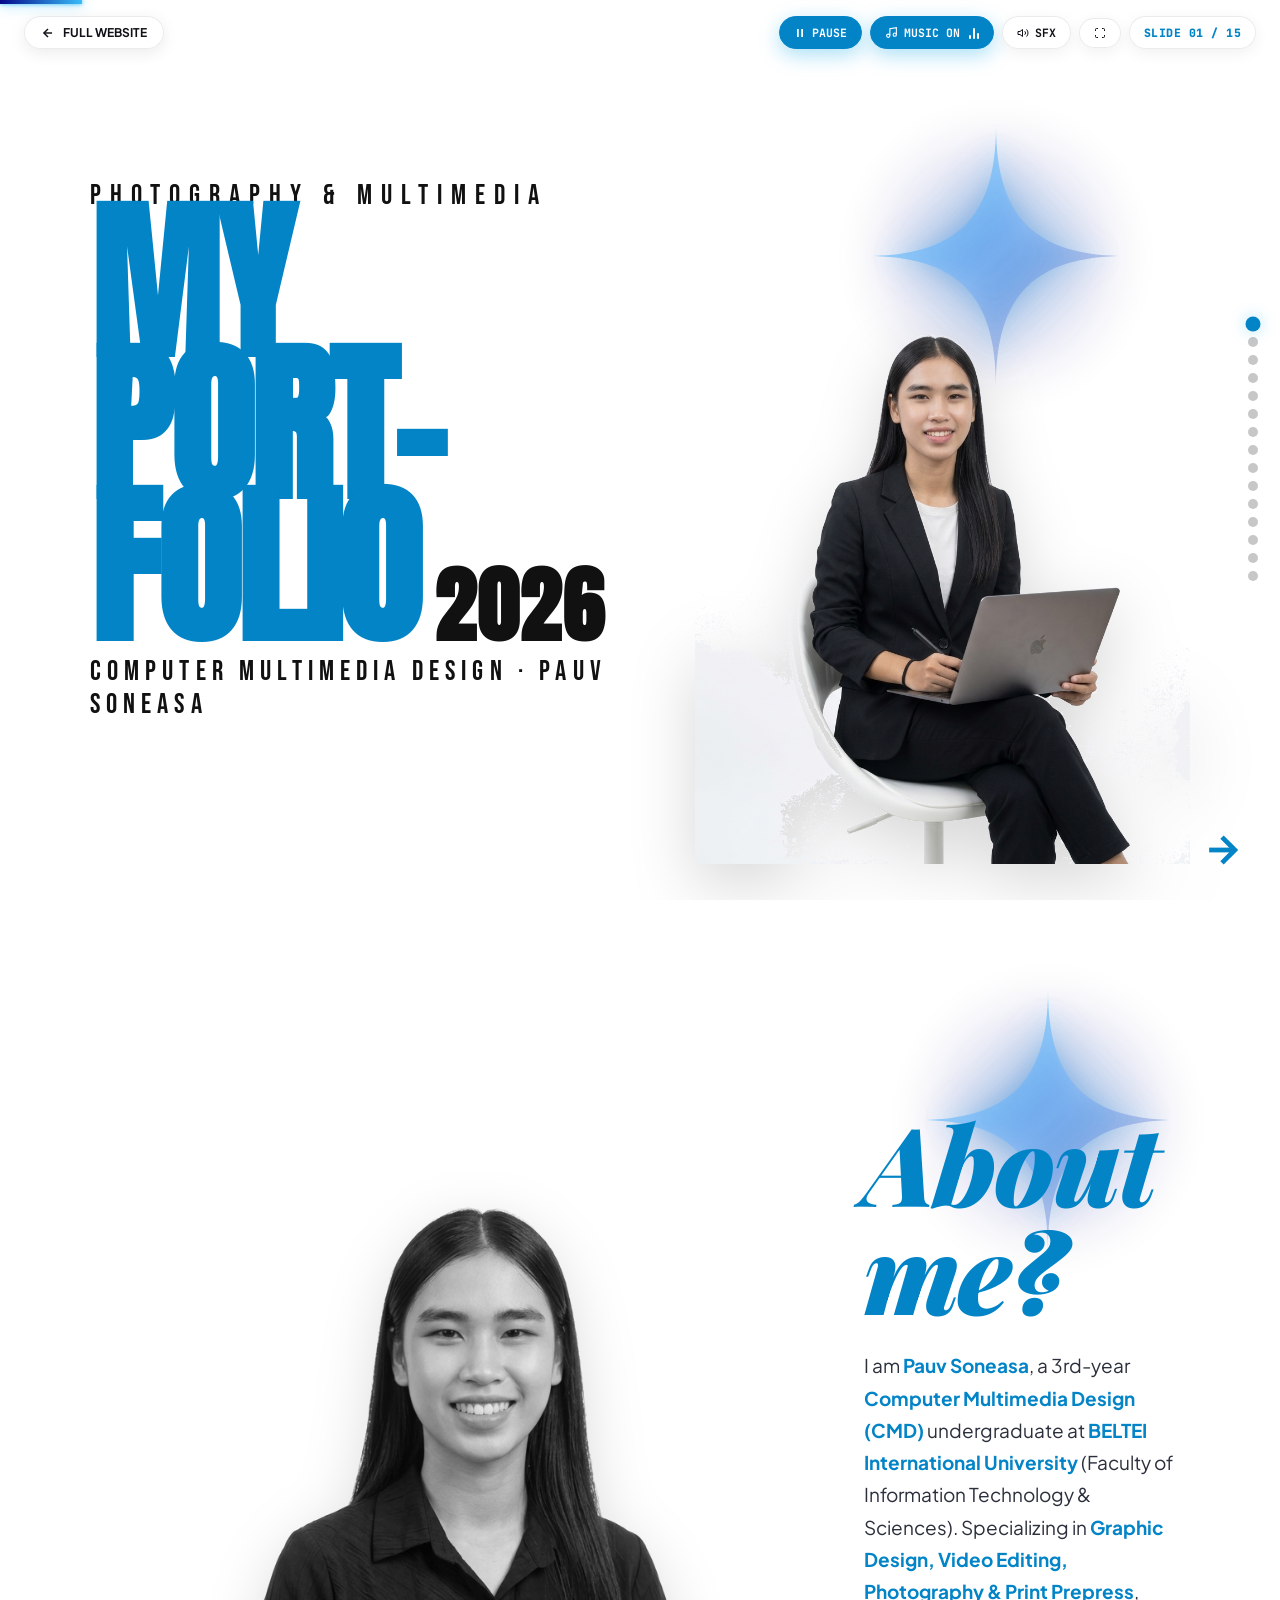
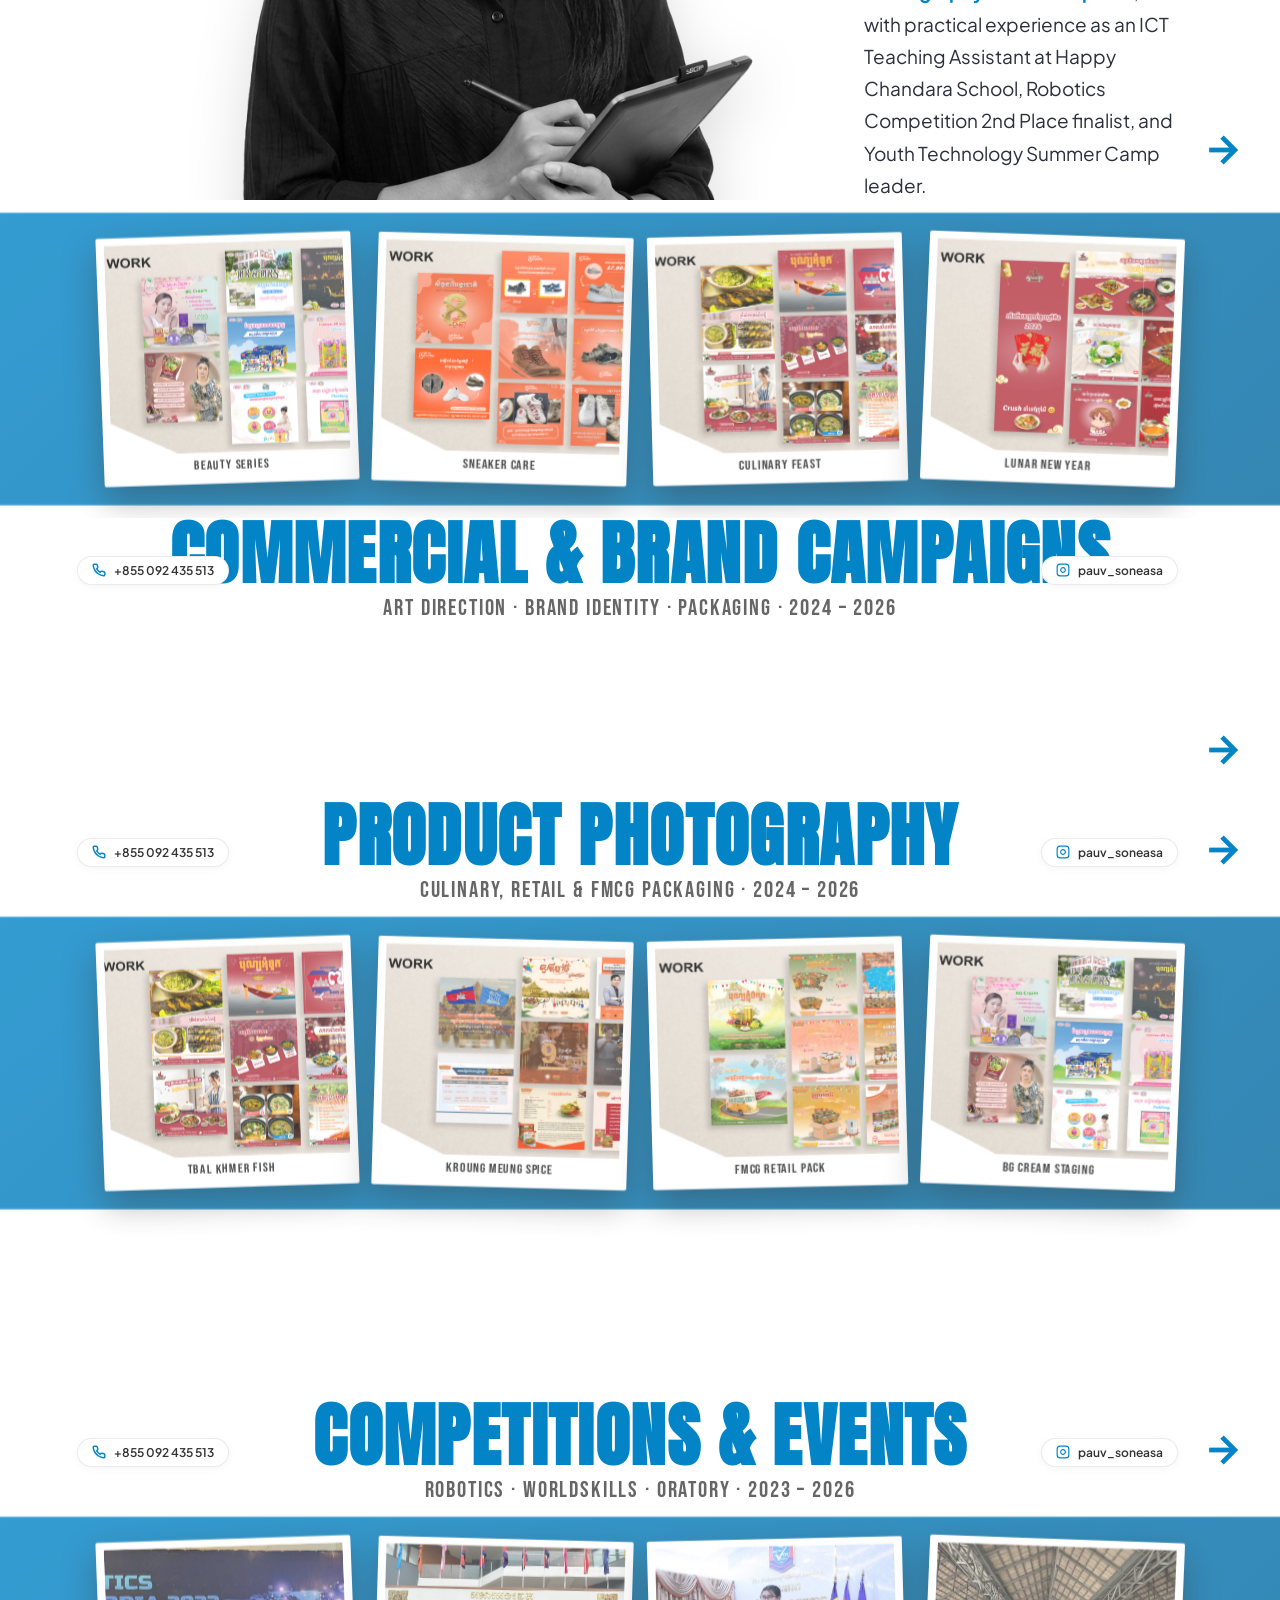
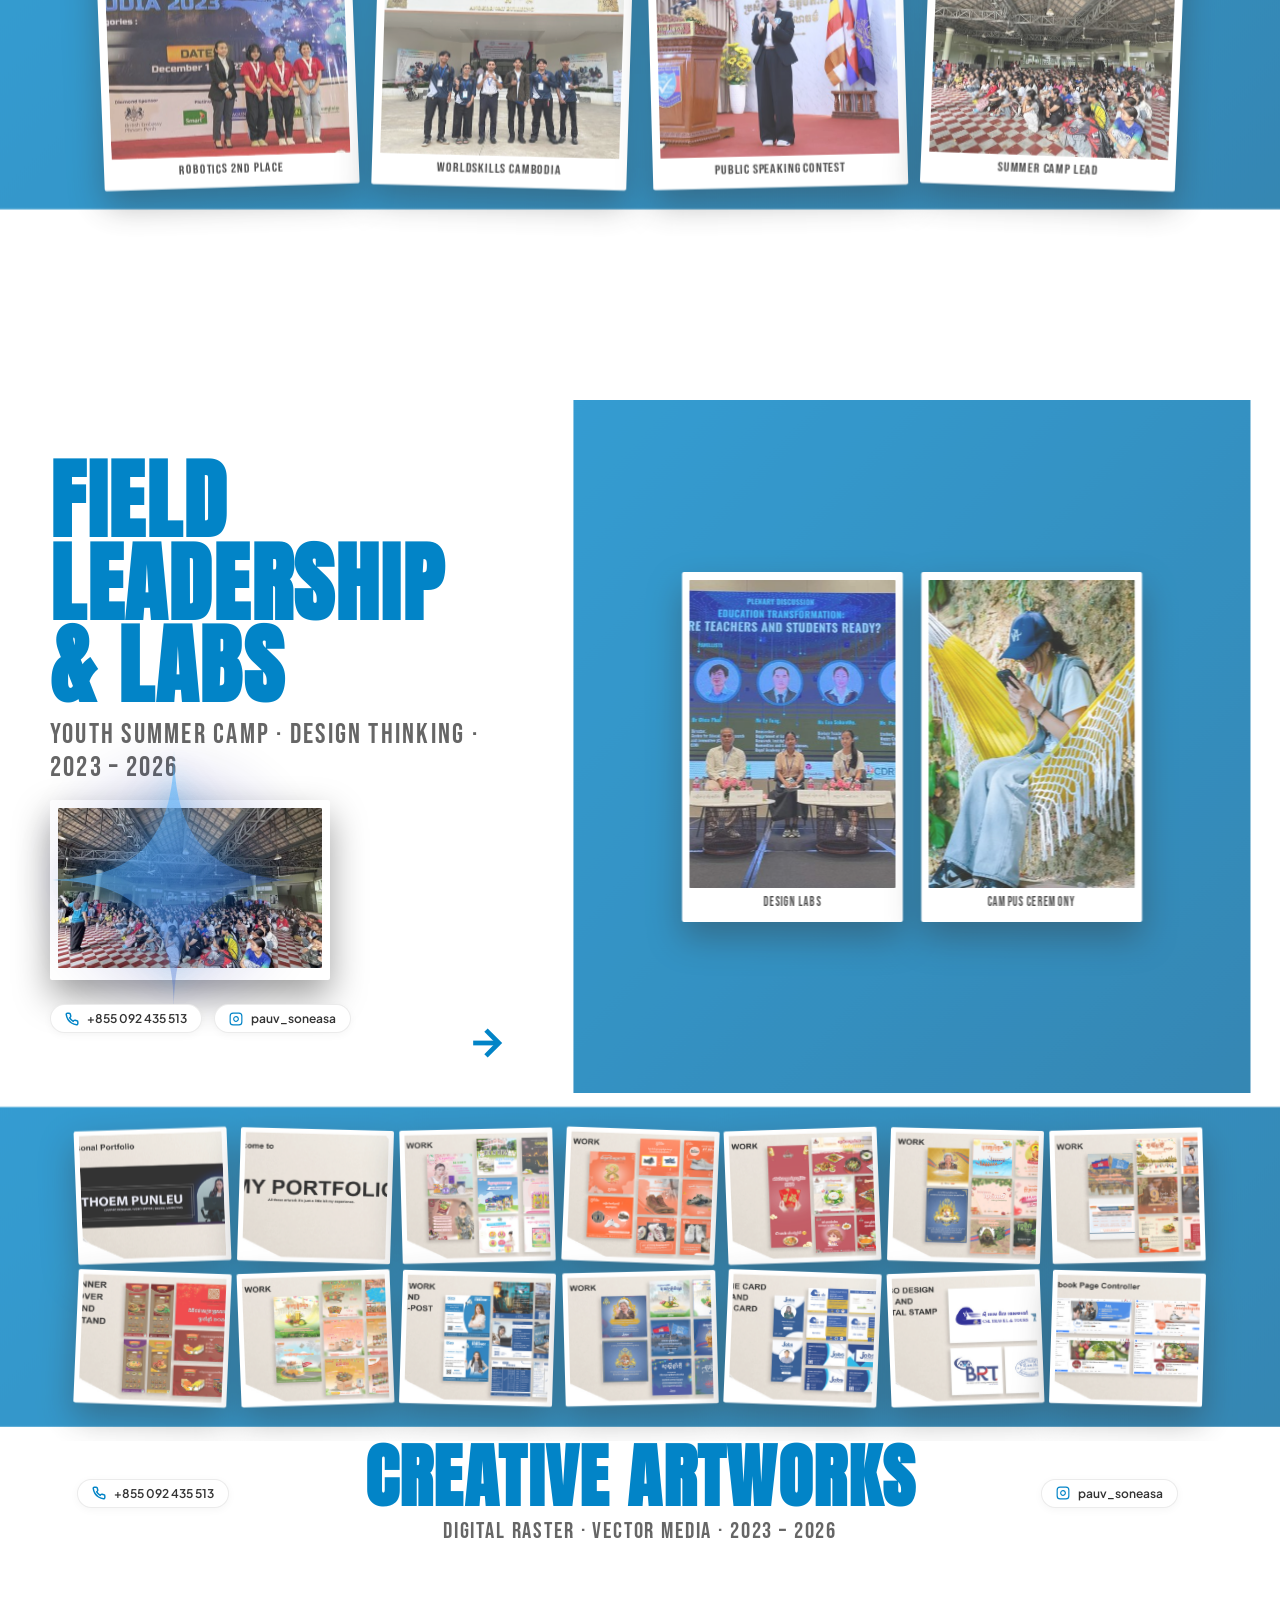
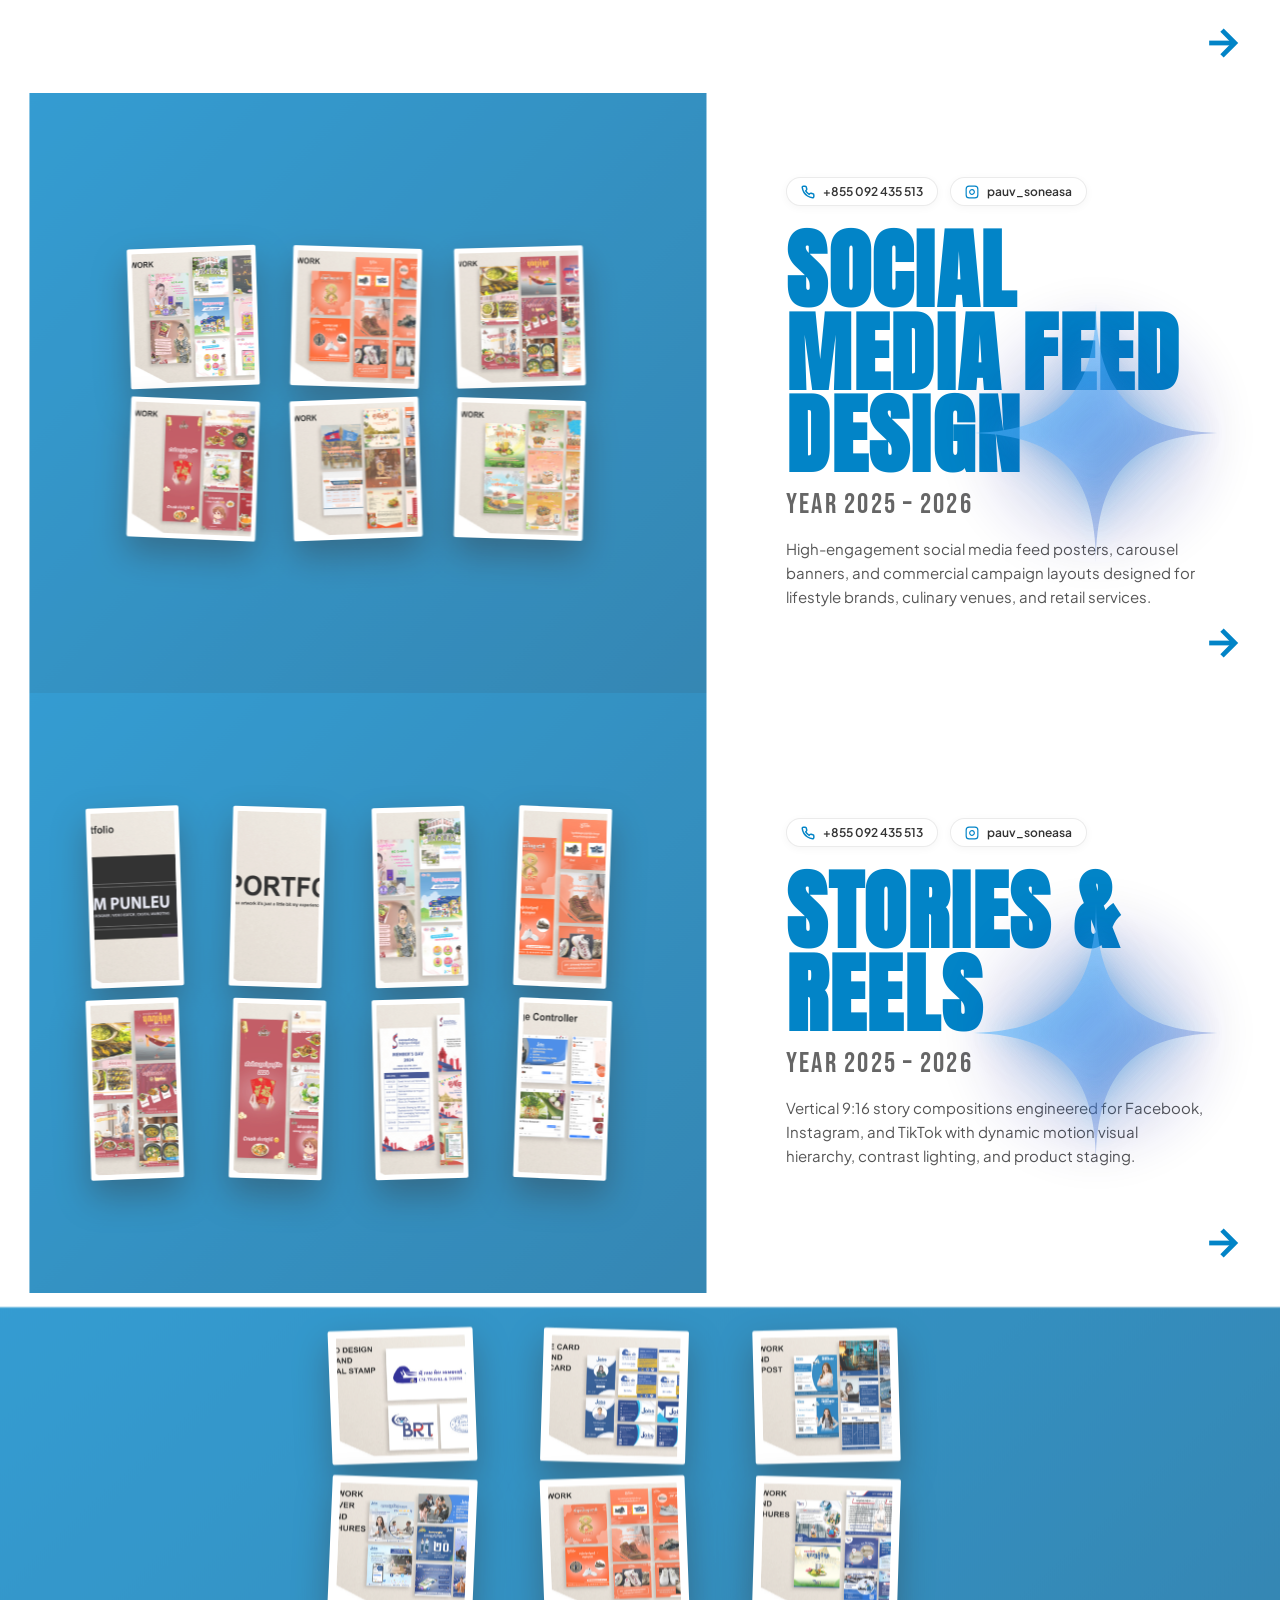
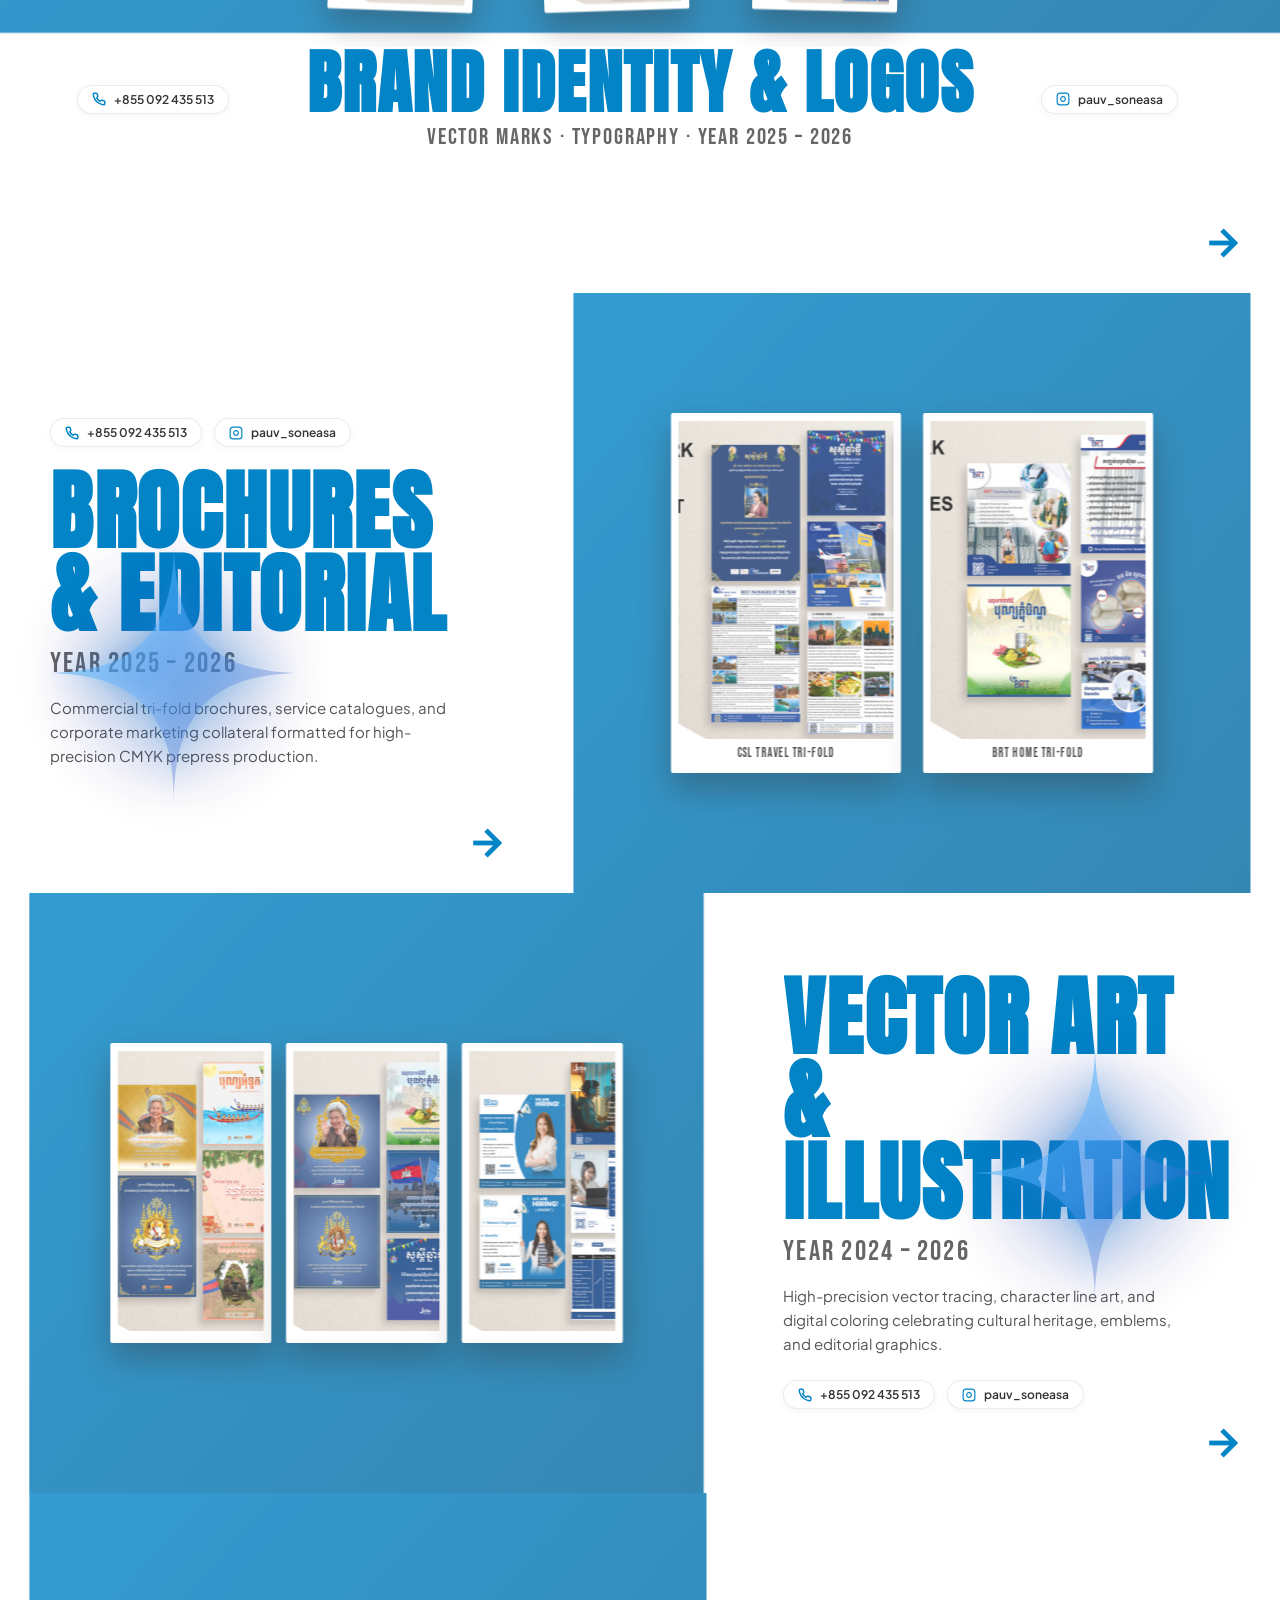
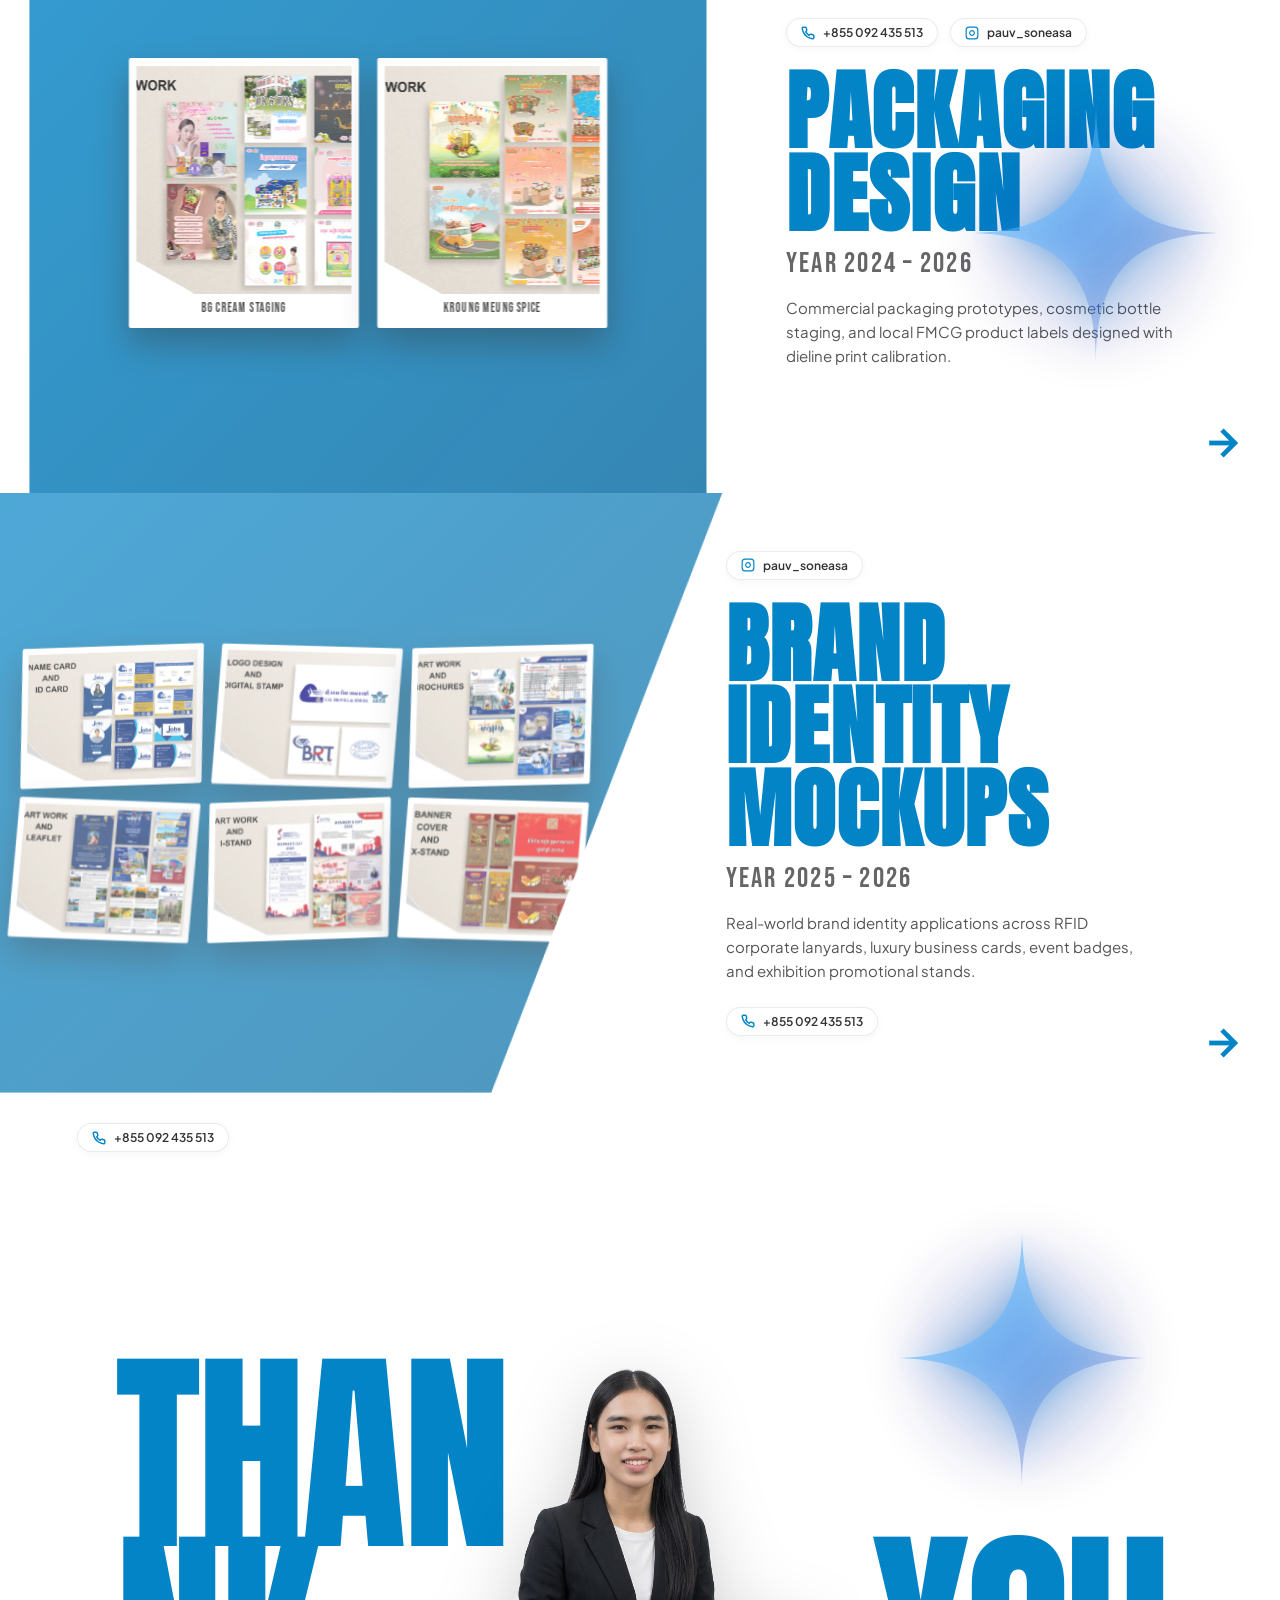
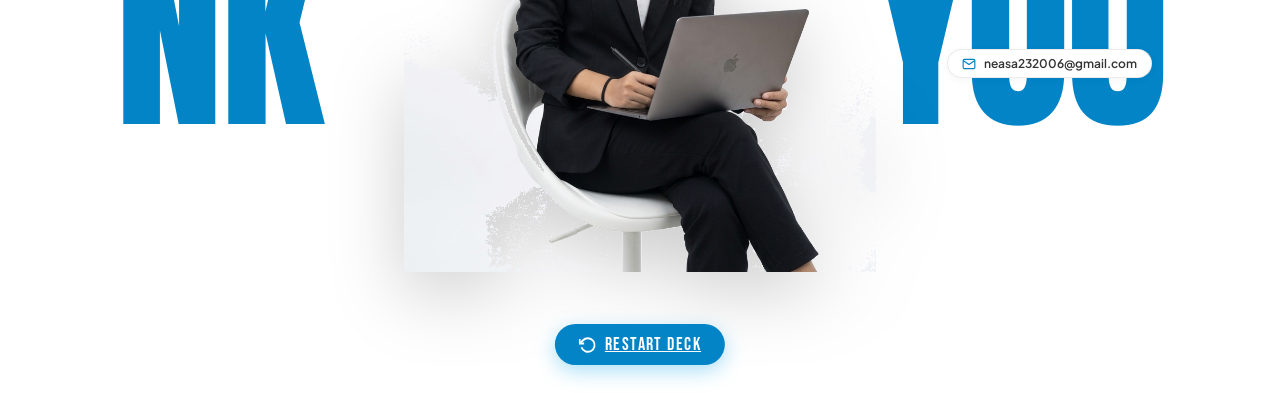
==== commit 26e98e30: "Revert "feat: integrate WorldSkills Manila 2025 competition suite, device screen boundaries, and ref" ====
--- a/deck.html
+++ b/deck.html
@@ -142,7 +142,7 @@
     <div class="about-text-wrap">
       <h2 class="about-title-playfair">About me?</h2>
       <p class="about-desc-p">
-        I am <strong>Pauv Soneasa</strong>, a 3rd-year <strong>Computer Multimedia Design (CMD)</strong> undergraduate at <strong>BELTEI International University</strong> (Faculty of Information Technology &amp; Sciences). Specializing in <strong>Graphic Design, Video Editing, Photography &amp; Print Prepress</strong>, with practical experience as an ICT Teaching Assistant at Happy Chandara School, WorldSkills ASEAN Manila 2025 Graphic Design Technology competitor, and Robotics Competition 2nd Place finalist.
+        I am <strong>Pauv Soneasa</strong>, a 3rd-year <strong>Computer Multimedia Design (CMD)</strong> undergraduate at <strong>BELTEI International University</strong> (Faculty of Information Technology &amp; Sciences). Specializing in <strong>Graphic Design, Video Editing, Photography &amp; Print Prepress</strong>, with practical experience as an ICT Teaching Assistant at Happy Chandara School, Robotics Competition 2nd Place finalist, and Youth Technology Summer Camp leader.
       </p>
 
       <div class="contact-pills">
@@ -275,13 +275,13 @@
           <img src="./assets/images/competitions/thumbs/robotic_img_7829.jpg" alt="Robotics 2nd Place Podium">
           <div class="card-caption">Robotics 2nd Place</div>
         </div>
-        <div class="card-frame" data-id="18" data-project="18" data-full-img="./assets/images/worldskills/web/wsa_m1_poster_a1.jpg" data-cat="WORLDSKILLS COMPETITION" data-client="WorldSkills ASEAN Manila 2025" data-desc="WorldSkills ASEAN Manila 2025 Competition Test Package: Corporate brand identity, vector logo mark, and A1 event poster crafted under timed international trade competition standards.">
-          <img src="./assets/images/worldskills/thumbs/wsa_m1_poster_a1.jpg" alt="WorldSkills Manila 2025 A1 Poster">
-          <div class="card-caption">WorldSkills Manila 2025</div>
-        </div>
-        <div class="card-frame" data-full-img="./assets/images/competitions/web/worldskill_cambodia_img_7830.jpg" data-cat="WORLDSKILLS CAMBODIA" data-client="WorldSkills Cambodia" data-desc="WorldSkills Cambodia National Graphic Design Technology Arena: rigorous timed trade competition tackling vector branding, multi-page editorial typography, and production packaging.">
+        <div class="card-frame" data-full-img="./assets/images/competitions/web/worldskill_cambodia_img_7830.jpg" data-cat="WORLDSKILLS" data-client="WorldSkills Cambodia" data-desc="WorldSkills Cambodia National Graphic Design Technology Arena: rigorous timed trade competition tackling vector branding, multi-page editorial typography, and production packaging.">
           <img src="./assets/images/competitions/thumbs/worldskill_cambodia_img_7830.jpg" alt="WorldSkills Cambodia Finalist">
           <div class="card-caption">WorldSkills Cambodia</div>
+        </div>
+        <div class="card-frame" data-full-img="./assets/images/competitions/web/public_speaking_img_5232.jpg" data-cat="PUBLIC SPEAKING" data-client="National Forum" data-desc="Public Speaking & Keynote Presentation: Live stage speech delivering technological vision, youth empowerment, and compelling storytelling before a judicial panel.">
+          <img src="./assets/images/competitions/thumbs/public_speaking_img_5232.jpg" alt="Public Speaking Stage Final">
+          <div class="card-caption">Public Speaking Contest</div>
         </div>
         <div class="card-frame" data-full-img="./assets/images/summer camp/web/IMG_6209.jpg" data-cat="SUMMER CAMP LEAD" data-client="Youth Summer Camp 2024" data-desc="Youth Technology Summer Camp Lead: Mentoring student cohorts, leading hands-on STEM workshops, and directing collaborative problem-solving activities.">
           <img src="./assets/images/summer camp/thumbs/IMG_6209.jpg" alt="Summer Camp Lead Activity">
@@ -456,7 +456,7 @@
       <div class="grid-logo-cards">
         <div class="card-frame" data-id="16"><img src="./assets/artworks/thumbs/artwork_18_thumb.jpg" alt="CSL Logo"></div>
         <div class="card-frame" data-id="15"><img src="./assets/artworks/thumbs/artwork_17_thumb.jpg" alt="BRT Logo"></div>
-        <div class="card-frame" data-id="18" data-project="18" data-full-img="./assets/images/worldskills/web/wsa_m1_logo_display.jpg" data-cat="WORLDSKILLS IDENTITY" data-client="WorldSkills ASEAN Manila 2025" data-desc="WorldSkills ASEAN Manila 2025 Corporate Vector Logo System: Precision geometry, clear space boundary, and monochrome variations."><img src="./assets/images/worldskills/thumbs/wsa_m1_logo_display.jpg" alt="WorldSkills Manila Logo"></div>
+        <div class="card-frame" data-id="12"><img src="./assets/artworks/thumbs/artwork_14_thumb.jpg" alt="iOne Apple"></div>
         <div class="card-frame" data-id="13"><img src="./assets/artworks/thumbs/artwork_15_thumb.jpg" alt="Jobs Phnom Penh"></div>
         <div class="card-frame" data-id="3"><img src="./assets/artworks/thumbs/artwork_05_thumb.jpg" alt="BSL Monogram"></div>
         <div class="card-frame" data-id="6"><img src="./assets/artworks/thumbs/artwork_08_thumb.jpg" alt="Official Stamp"></div>
@@ -496,9 +496,9 @@
       </div>
 
       <h2 class="v-slide-title">Brochures &amp; Editorial</h2>
-      <p class="v-slide-sub">WorldSkills Manila 2025 &middot; 2025 &ndash; 2026</p>
+      <p class="v-slide-sub">Year 2025 &ndash; 2026</p>
       <p class="v-slide-desc">
-        WorldSkills ASEAN Manila 2025 Module 2 competition editorial spreads, multi-page publication layouts, and commercial tri-fold brochures formatted with 12-column baseline grid and CMYK prepress calibration.
+        Commercial tri-fold brochures, service catalogues, and corporate marketing collateral formatted for high-precision CMYK prepress production.
       </p>
 
       <a href="#slide-12" class="slide-arrow-btn" aria-label="Next Slide">
@@ -508,13 +508,13 @@
 
     <div class="v-red-pane">
       <div style="display: flex; gap: 24px;">
-        <div class="card-frame" data-id="19" data-project="19" data-full-img="./assets/images/worldskills/web/wsa_m2_editorial_spread.jpg" data-cat="WORLDSKILLS EDITORIAL" data-client="WorldSkills ASEAN Manila 2025" data-desc="WorldSkills ASEAN Manila 2025 Module 2 Editorial Layout: Asymmetric 12-column grid, baseline typography locking, image framing, and CMYK prepress calibration." style="width: 250px; height: 360px;">
-          <img src="./assets/images/worldskills/thumbs/wsa_m2_editorial_spread.jpg" alt="WorldSkills Editorial Spread">
-          <div class="card-caption">WorldSkills Manila Spread</div>
-        </div>
-        <div class="card-frame" data-id="19" data-project="19" data-full-img="./assets/images/worldskills/web/wsa_m2_cover_mockup.jpg" data-cat="WORLDSKILLS PUBLICATION" data-client="WorldSkills ASEAN Manila 2025" data-desc="WorldSkills ASEAN Manila 2025 Competition Module 2: Multi-page editorial booklet cover mockup and visual hierarchy." style="width: 250px; height: 360px;">
-          <img src="./assets/images/worldskills/thumbs/wsa_m2_cover_mockup.jpg" alt="WorldSkills Booklet Cover">
-          <div class="card-caption">WorldSkills Booklet Cover</div>
+        <div class="card-frame" data-id="2" style="width: 250px; height: 360px;">
+          <img src="./assets/artworks/thumbs/artwork_04_thumb.jpg" alt="CSL Travel Tri-Fold Brochure">
+          <div class="card-caption">CSL Travel Tri-Fold</div>
+        </div>
+        <div class="card-frame" data-id="6" style="width: 250px; height: 360px;">
+          <img src="./assets/artworks/thumbs/artwork_08_thumb.jpg" alt="BRT Home Tri-Fold Brochure">
+          <div class="card-caption">BRT Home Tri-Fold</div>
         </div>
       </div>
     </div>
@@ -559,14 +559,14 @@
        =================================================================== -->
   <section class="slide-section slide-v-left-red" id="slide-13">
     <div class="v-red-pane">
-      <div style="display: flex; gap: 24px;">
-        <div class="card-frame" data-id="20" data-project="20" data-full-img="./assets/images/worldskills/web/wsa_m3_box_mockup.jpg" data-cat="WORLDSKILLS PACKAGING" data-client="WorldSkills ASEAN Manila 2025" data-desc="WorldSkills ASEAN Manila 2025 Module 3 Packaging: 3D folding carton structural prototype with gold foil stamping, spot UV varnish, and dieline engineering." style="width: 250px; height: 280px;">
-          <img src="./assets/images/worldskills/thumbs/wsa_m3_box_mockup.jpg" alt="WorldSkills 3D Packaging Box">
-          <div class="card-caption">WorldSkills 3D Box</div>
-        </div>
-        <div class="card-frame" data-id="20" data-project="20" data-full-img="./assets/images/worldskills/web/wsa_m3_pos_display.jpg" data-cat="WORLDSKILLS POS DISPLAY" data-client="WorldSkills ASEAN Manila 2025" data-desc="WorldSkills ASEAN Manila 2025 Module 3 Point of Sale: Retail counter display unit engineered with custom header card and structural slots." style="width: 250px; height: 280px;">
-          <img src="./assets/images/worldskills/thumbs/wsa_m3_pos_display.jpg" alt="Retail POS Counter Display">
-          <div class="card-caption">Retail POS Display</div>
+      <div style="display: flex; gap: 20px;">
+        <div class="card-frame" data-id="1" style="width: 250px; height: 270px;">
+          <img src="./assets/artworks/thumbs/artwork_03_thumb.jpg" alt="Cosmetic Bottle Packaging">
+          <div class="card-caption">BG Cream Staging</div>
+        </div>
+        <div class="card-frame" data-id="11" style="width: 250px; height: 270px;">
+          <img src="./assets/artworks/thumbs/artwork_13_thumb.jpg" alt="Kroung Meung Spice Packaging">
+          <div class="card-caption">Kroung Meung Spice</div>
         </div>
       </div>
     </div>
@@ -582,9 +582,9 @@
       </div>
 
       <h2 class="v-slide-title">Packaging Design</h2>
-      <p class="v-slide-sub">WorldSkills Manila 2025 &middot; 2024 &ndash; 2026</p>
+      <p class="v-slide-sub">Year 2024 &ndash; 2026</p>
       <p class="v-slide-desc">
-        WorldSkills ASEAN Manila 2025 Module 3 folding carton structures, retail POS counter displays, cosmetic staging, and local FMCG product packaging with dieline prepress calibration.
+        Commercial packaging prototypes, cosmetic bottle staging, and local FMCG product labels designed with dieline print calibration.
       </p>
 
       <a href="#slide-14" class="slide-arrow-btn" aria-label="Next Slide">
@@ -600,9 +600,9 @@
     <div class="diagonal-red-bg">
       <div class="grid-mockup-cards">
         <div class="card-frame" data-id="15"><img src="./assets/artworks/thumbs/artwork_17_thumb.jpg" alt="ID Card Mockup"></div>
-        <div class="card-frame" data-id="20" data-project="20" data-full-img="./assets/images/worldskills/web/wsa_m3_applied_mockup.jpg" data-cat="WORLDSKILLS PACKAGING" data-client="WorldSkills ASEAN Manila 2025" data-desc="WorldSkills Manila 2025: Photorealistic applied packaging presentation mockup."><img src="./assets/images/worldskills/thumbs/wsa_m3_applied_mockup.jpg" alt="WorldSkills Applied Pack"></div>
+        <div class="card-frame" data-id="16"><img src="./assets/artworks/thumbs/artwork_18_thumb.jpg" alt="Logo Stamp Mockup"></div>
         <div class="card-frame" data-id="6"><img src="./assets/artworks/thumbs/artwork_08_thumb.jpg" alt="Brochure Mockup"></div>
-        <div class="card-frame" data-id="18" data-project="18" data-full-img="./assets/images/worldskills/web/wsa_m1_social_mockup.jpg" data-cat="WORLDSKILLS DIGITAL" data-client="WorldSkills ASEAN Manila 2025" data-desc="WorldSkills Manila 2025: Multi-screen mobile feed advertising campaign mockup."><img src="./assets/images/worldskills/thumbs/wsa_m1_social_mockup.jpg" alt="WorldSkills Feed Mockup"></div>
+        <div class="card-frame" data-id="2"><img src="./assets/artworks/thumbs/artwork_04_thumb.jpg" alt="Leaflet Mockup"></div>
         <div class="card-frame" data-id="9"><img src="./assets/artworks/thumbs/artwork_11_thumb.jpg" alt="I-Stand Mockup"></div>
         <div class="card-frame" data-id="10"><img src="./assets/artworks/thumbs/artwork_12_thumb.jpg" alt="Stage Mockup"></div>
       </div>
--- a/deck.css
+++ b/deck.css
@@ -36,14 +36,11 @@
 html {
   scroll-behavior: smooth;
   scroll-snap-type: y mandatory;
-  background-color: #060914;
-  background-image: 
-    radial-gradient(circle at 50% 12%, rgba(56, 189, 248, 0.08) 0%, transparent 60%),
-    radial-gradient(circle at 50% 88%, rgba(4, 9, 138, 0.16) 0%, transparent 65%);
+  background-color: var(--white);
 }
 
 body {
-  background-color: transparent;
+  background-color: var(--white);
   font-family: var(--font-body);
   color: var(--dark);
   overflow-x: hidden;
@@ -240,71 +237,16 @@
   transform: translateY(-50%) translateX(0);
 }
 
-/* Master Slide Viewport: Sleek Device Screen Display Frame */
+/* Master Slide Viewport: Each Slide Fills 100vh Fullscreen */
 .slide-section {
-  width: min(calc(100vw - 36px), 1640px);
-  height: calc(100vh - 36px);
-  min-height: 640px;
-  margin: 18px auto;
-  position: relative;
-  overflow: hidden;
-  scroll-snap-align: center;
-  scroll-snap-stop: always;
-  display: flex;
-  border-radius: 26px;
-  border: 2px solid rgba(255, 255, 255, 0.22);
-  box-shadow: 
-    0 0 0 1px rgba(0, 0, 0, 0.75),
-    0 28px 75px -12px rgba(0, 0, 0, 0.82),
-    0 12px 32px rgba(4, 9, 138, 0.35),
-    inset 0 0 0 1px rgba(255, 255, 255, 0.12);
-  transition: transform 0.4s var(--ease), box-shadow 0.4s var(--ease);
-}
-
-/* Device Screen Top Sensor / Camera Pill */
-.slide-section::before {
-  content: "";
-  position: absolute;
-  top: 11px;
-  left: 50%;
-  transform: translateX(-50%);
-  width: 72px;
-  height: 6px;
-  background: rgba(10, 14, 28, 0.35);
-  border-radius: 999px;
-  z-index: 1000;
-  pointer-events: none;
-  backdrop-filter: blur(8px);
-  border: 1px solid rgba(255, 255, 255, 0.14);
-  box-shadow: inset 0 1px 2px rgba(0, 0, 0, 0.4);
-}
-
-/* Device Screen Glass Glare Specular Reflection */
-.slide-section::after {
-  content: "";
-  position: absolute;
-  inset: 0;
-  border-radius: inherit;
-  pointer-events: none;
-  background: linear-gradient(135deg, rgba(255, 255, 255, 0.08) 0%, rgba(255, 255, 255, 0) 36%, rgba(255, 255, 255, 0.02) 100%);
-  z-index: 998;
-  box-shadow: inset 0 0 0 1px rgba(255, 255, 255, 0.08);
-}
-
-/* Fullscreen Mode Display Adaptation */
-:fullscreen .slide-section,
-:-webkit-full-screen .slide-section {
   width: 100vw;
   height: 100vh;
-  margin: 0;
-  border-radius: 0;
-  border: none;
-  box-shadow: none;
-}
-
-:fullscreen .slide-section::before,
-:-webkit-full-screen .slide-section::before {
-  display: none;
+  min-height: 600px;
+  position: relative;
+  overflow: hidden;
+  scroll-snap-align: start;
+  scroll-snap-stop: always;
+  display: flex;
 }
 
 /* Glowing 4-Point Star Spark (Ryan Saputra Signature Orbit & Pulse) */
@@ -540,13 +482,13 @@
   font-size: clamp(16px, 2.2vw, 28px);
   letter-spacing: 0.32em;
   color: #111111;
-  margin-bottom: 12px;
+  margin-bottom: 2px;
 }
 
 .cover-headline-anton {
   font-family: var(--font-anton);
   font-size: clamp(90px, 13.5vw, 190px);
-  line-height: 0.88;
+  line-height: 0.82;
   letter-spacing: -0.02em;
   color: var(--red);
   text-transform: uppercase;
@@ -578,7 +520,7 @@
   font-size: clamp(16px, 2.2vw, 28px);
   letter-spacing: 0.22em;
   color: #111111;
-  margin-top: 22px;
+  margin-top: 14px;
 }
 
 .cover-right-presenter {
@@ -628,7 +570,7 @@
   display: flex;
   flex-direction: column;
   justify-content: center;
-  padding-left: 48px;
+  padding-left: 20px;
   z-index: 10;
 }
 
@@ -639,16 +581,16 @@
   font-size: clamp(60px, 8.5vw, 115px);
   color: var(--red);
   line-height: 1;
-  margin-bottom: 26px;
+  margin-bottom: 24px;
   letter-spacing: -0.02em;
 }
 
 .about-desc-p {
   font-size: clamp(15px, 1.55vw, 19px);
-  line-height: 1.8;
+  line-height: 1.7;
   color: #2b303c;
   max-width: 48ch;
-  margin-bottom: 34px;
+  margin-bottom: 32px;
 }
 
 .about-desc-p strong {
@@ -704,7 +646,7 @@
   font-size: clamp(16px, 1.8vw, 24px);
   color: #666666;
   letter-spacing: 0.08em;
-  margin-top: 10px;
+  margin-top: 6px;
   text-align: center;
 }
 
@@ -730,7 +672,7 @@
   display: flex;
   align-items: center;
   justify-content: center;
-  padding: 44px 36px;
+  padding: 40px 30px;
   position: relative;
 }
 
@@ -740,7 +682,7 @@
   flex-direction: column;
   justify-content: center;
   align-items: flex-start;
-  padding: 64px 56px;
+  padding: 60px 50px;
   position: relative;
 }
 
@@ -751,7 +693,7 @@
   text-transform: uppercase;
   letter-spacing: 0.02em;
   line-height: 0.95;
-  margin-bottom: 14px;
+  margin-bottom: 10px;
 }
 
 .v-slide-sub {
@@ -759,15 +701,14 @@
   font-size: clamp(18px, 2.2vw, 28px);
   color: #666666;
   letter-spacing: 0.08em;
-  margin-bottom: 20px;
+  margin-bottom: 16px;
 }
 
 .v-slide-desc {
-  font-size: 15.5px;
-  line-height: 1.7;
+  font-size: 15px;
+  line-height: 1.6;
   color: #555555;
-  max-width: 42ch;
-  margin-bottom: 24px;
+  max-width: 38ch;
 }
 
 /* Vertical Split: Left White (48%) / Right Red (52%) */
@@ -813,7 +754,7 @@
   flex-direction: column;
   justify-content: center;
   align-items: flex-start;
-  padding: 60px 60px 60px 72px;
+  padding: 60px 40px 60px 60px;
   z-index: 3;
 }
 
@@ -821,9 +762,9 @@
 .grid-4-polaroids {
   display: grid;
   grid-template-columns: repeat(4, 1fr);
-  gap: 28px;
-  width: 92%;
-  max-width: 1140px;
+  gap: 20px;
+  width: 90%;
+  max-width: 1100px;
 }
 
 .grid-4-polaroids .card-frame {
@@ -834,9 +775,9 @@
   display: grid;
   grid-template-columns: repeat(4, 1fr);
   grid-template-rows: repeat(2, 1fr);
-  gap: 16px;
-  width: 92%;
-  max-width: 700px;
+  gap: 12px;
+  width: 90%;
+  max-width: 660px;
 }
 
 .grid-story-cards .card-frame {
@@ -849,9 +790,9 @@
   display: grid;
   grid-template-columns: repeat(3, 1fr);
   grid-template-rows: repeat(2, 1fr);
-  gap: 20px;
-  width: 90%;
-  max-width: 660px;
+  gap: 16px;
+  width: 88%;
+  max-width: 620px;
 }
 
 .grid-logo-cards .card-frame {
@@ -864,9 +805,9 @@
   display: grid;
   grid-template-columns: repeat(7, 1fr);
   grid-template-rows: repeat(2, 1fr);
-  gap: 14px;
+  gap: 10px;
   width: 94%;
-  max-width: 1180px;
+  max-width: 1150px;
 }
 
 .grid-art-gallery .card-frame {
@@ -877,9 +818,9 @@
 .grid-mockup-cards {
   display: grid;
   grid-template-columns: repeat(3, 1fr);
-  gap: 18px;
-  width: 90%;
-  max-width: 660px;
+  gap: 14px;
+  width: 88%;
+  max-width: 620px;
 }
 
 .grid-mockup-cards .card-frame {
@@ -1356,10 +1297,7 @@
 
 @media (max-width: 992px) {
   .slide-section {
-    width: calc(100vw - 24px);
-    margin: 12px auto;
-    border-radius: 20px;
-    min-height: calc(100vh - 24px);
+    min-height: 100vh;
     height: auto;
   }
   .slide-v-left-red,
@@ -1397,17 +1335,6 @@
 }
 
 @media (max-width: 768px) {
-  .slide-section {
-    width: calc(100vw - 12px);
-    margin: 6px auto;
-    border-radius: 16px;
-    border-width: 1.5px;
-  }
-  .slide-section::before {
-    width: 48px;
-    height: 4px;
-    top: 7px;
-  }
   .grid-4-polaroids {
     grid-template-columns: repeat(2, 1fr);
   }
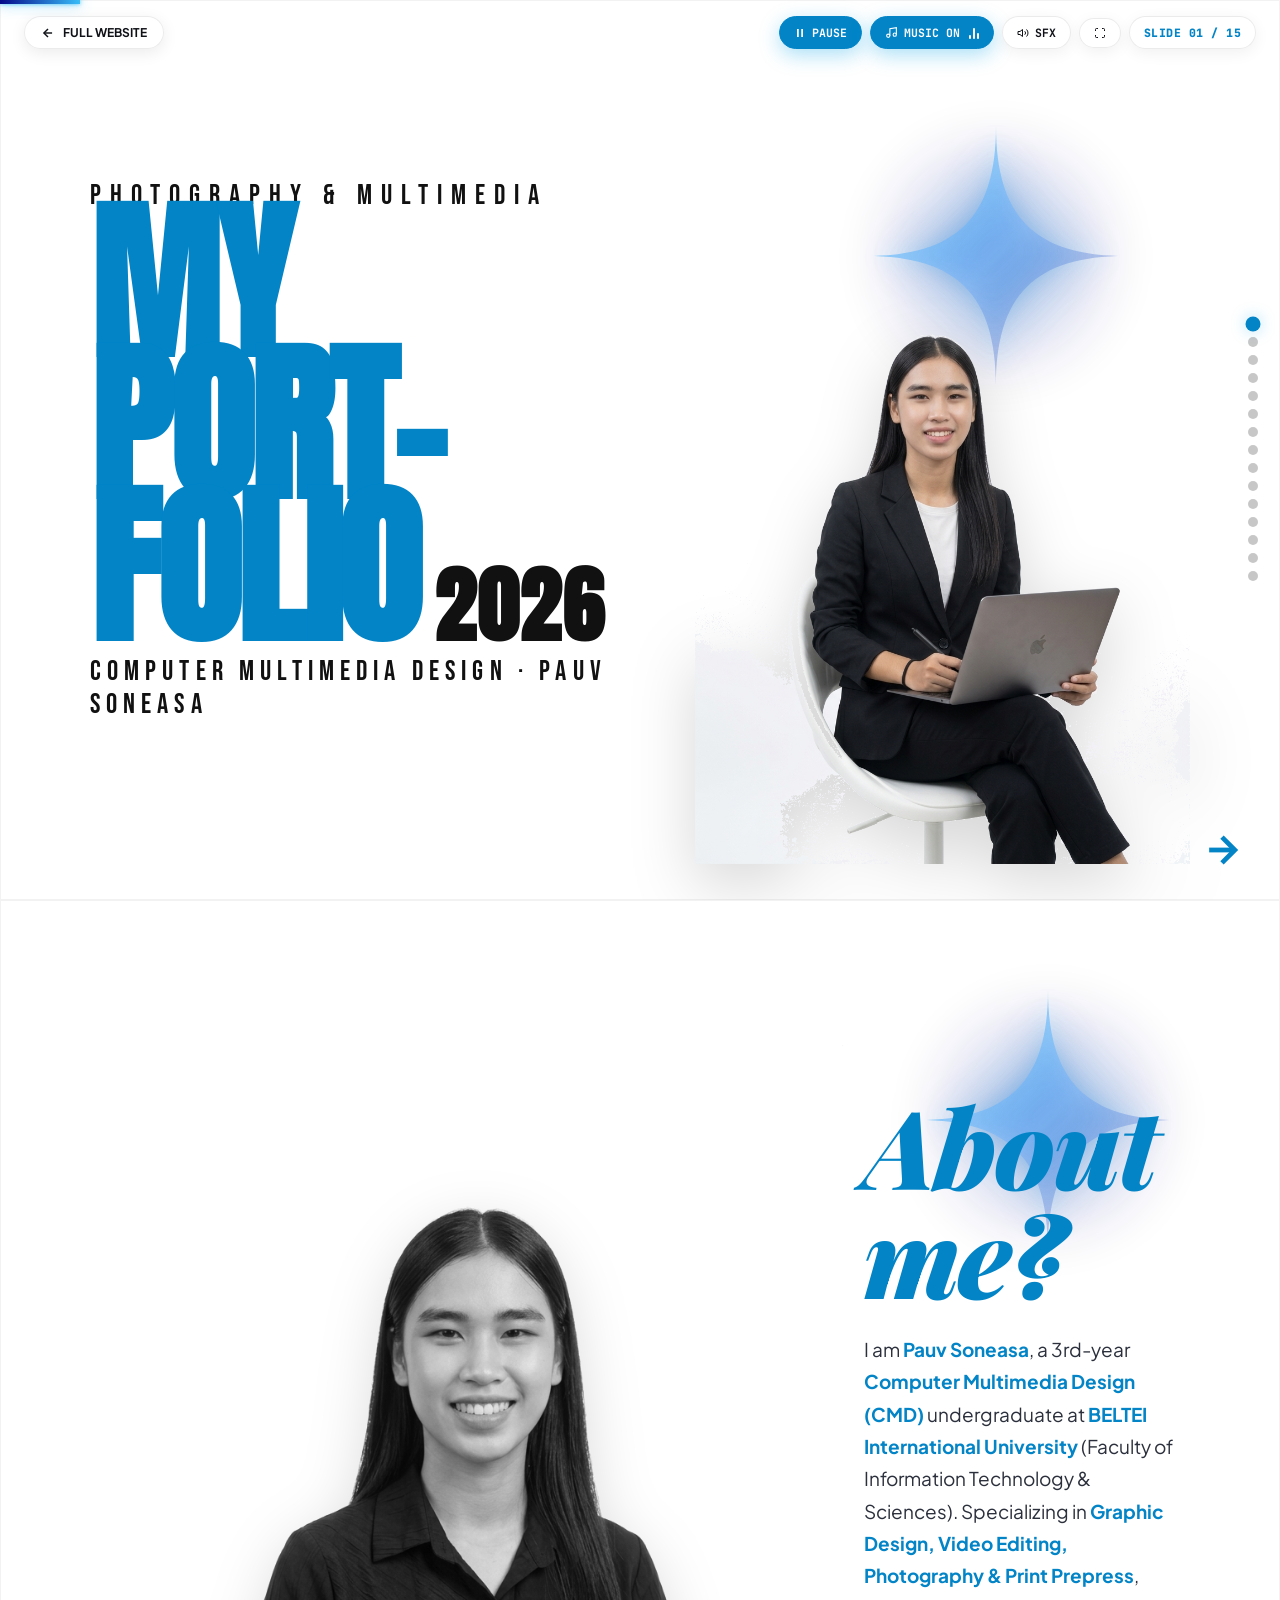
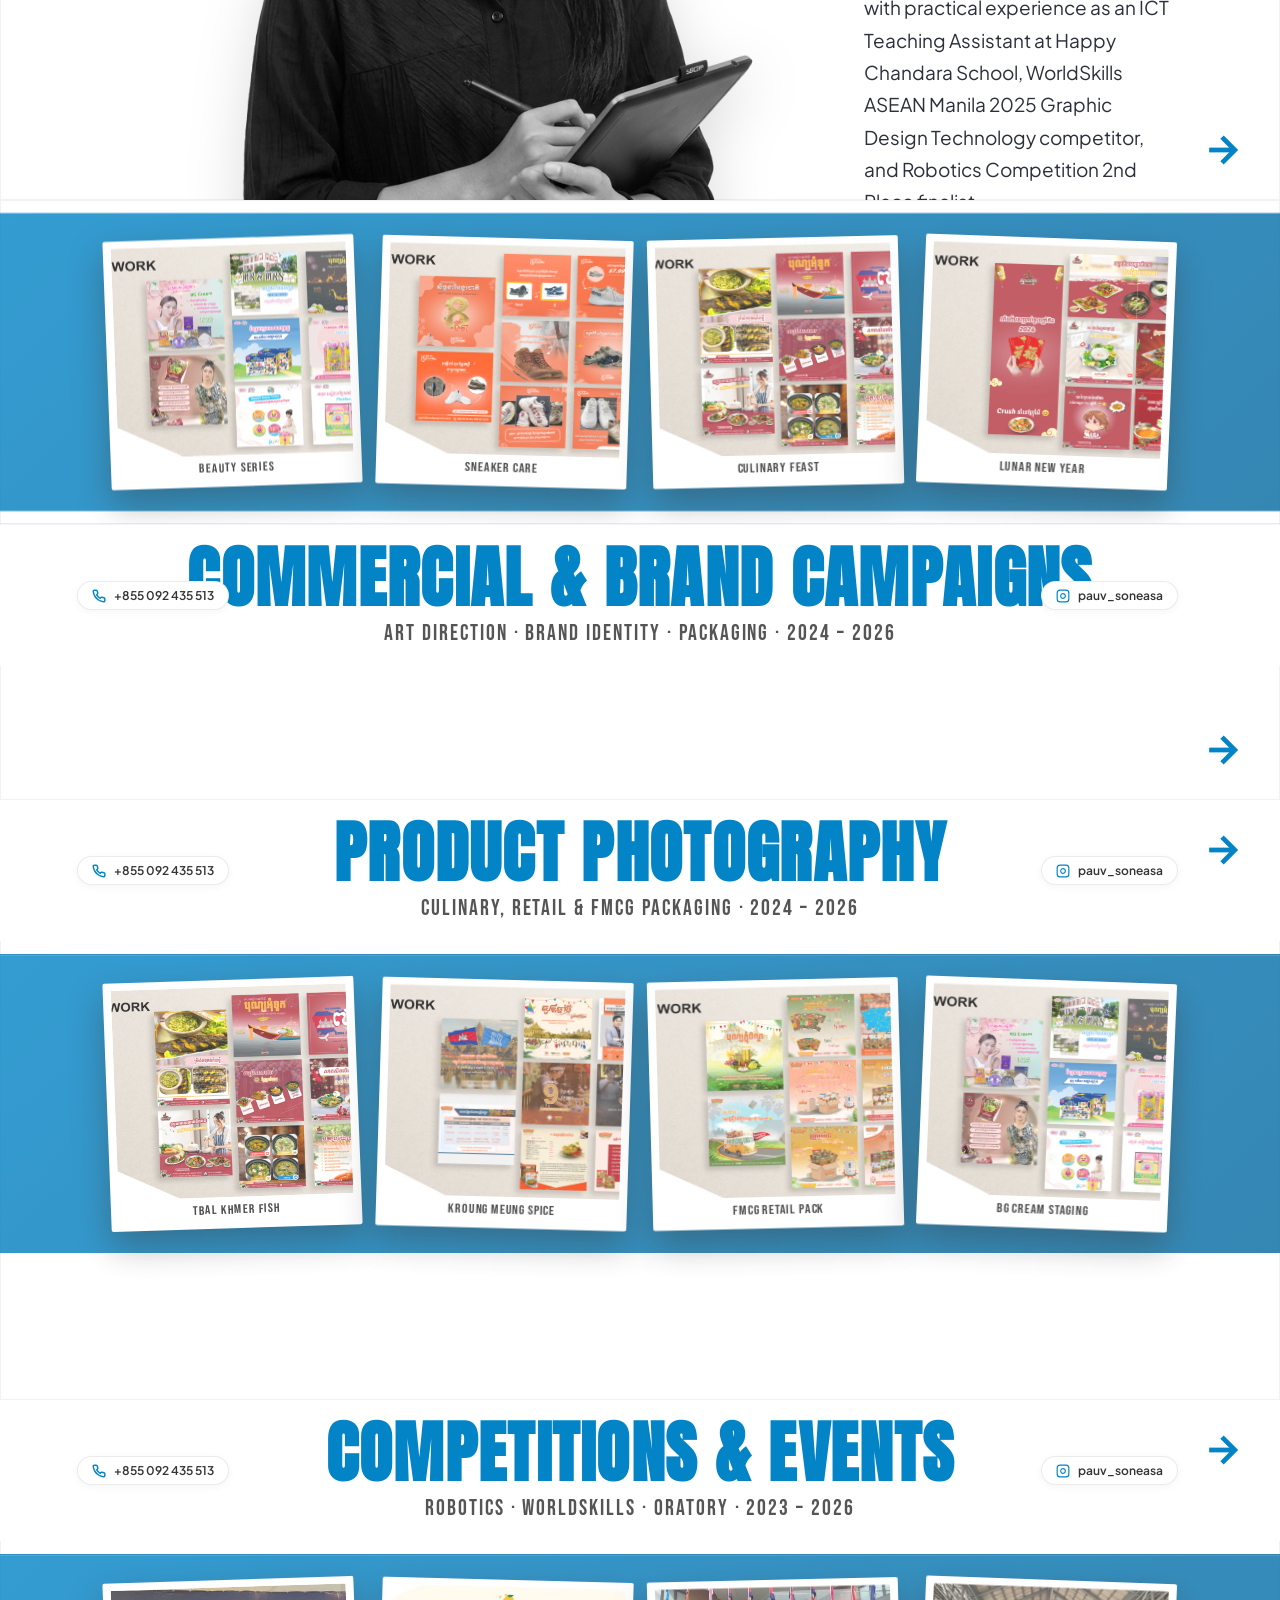
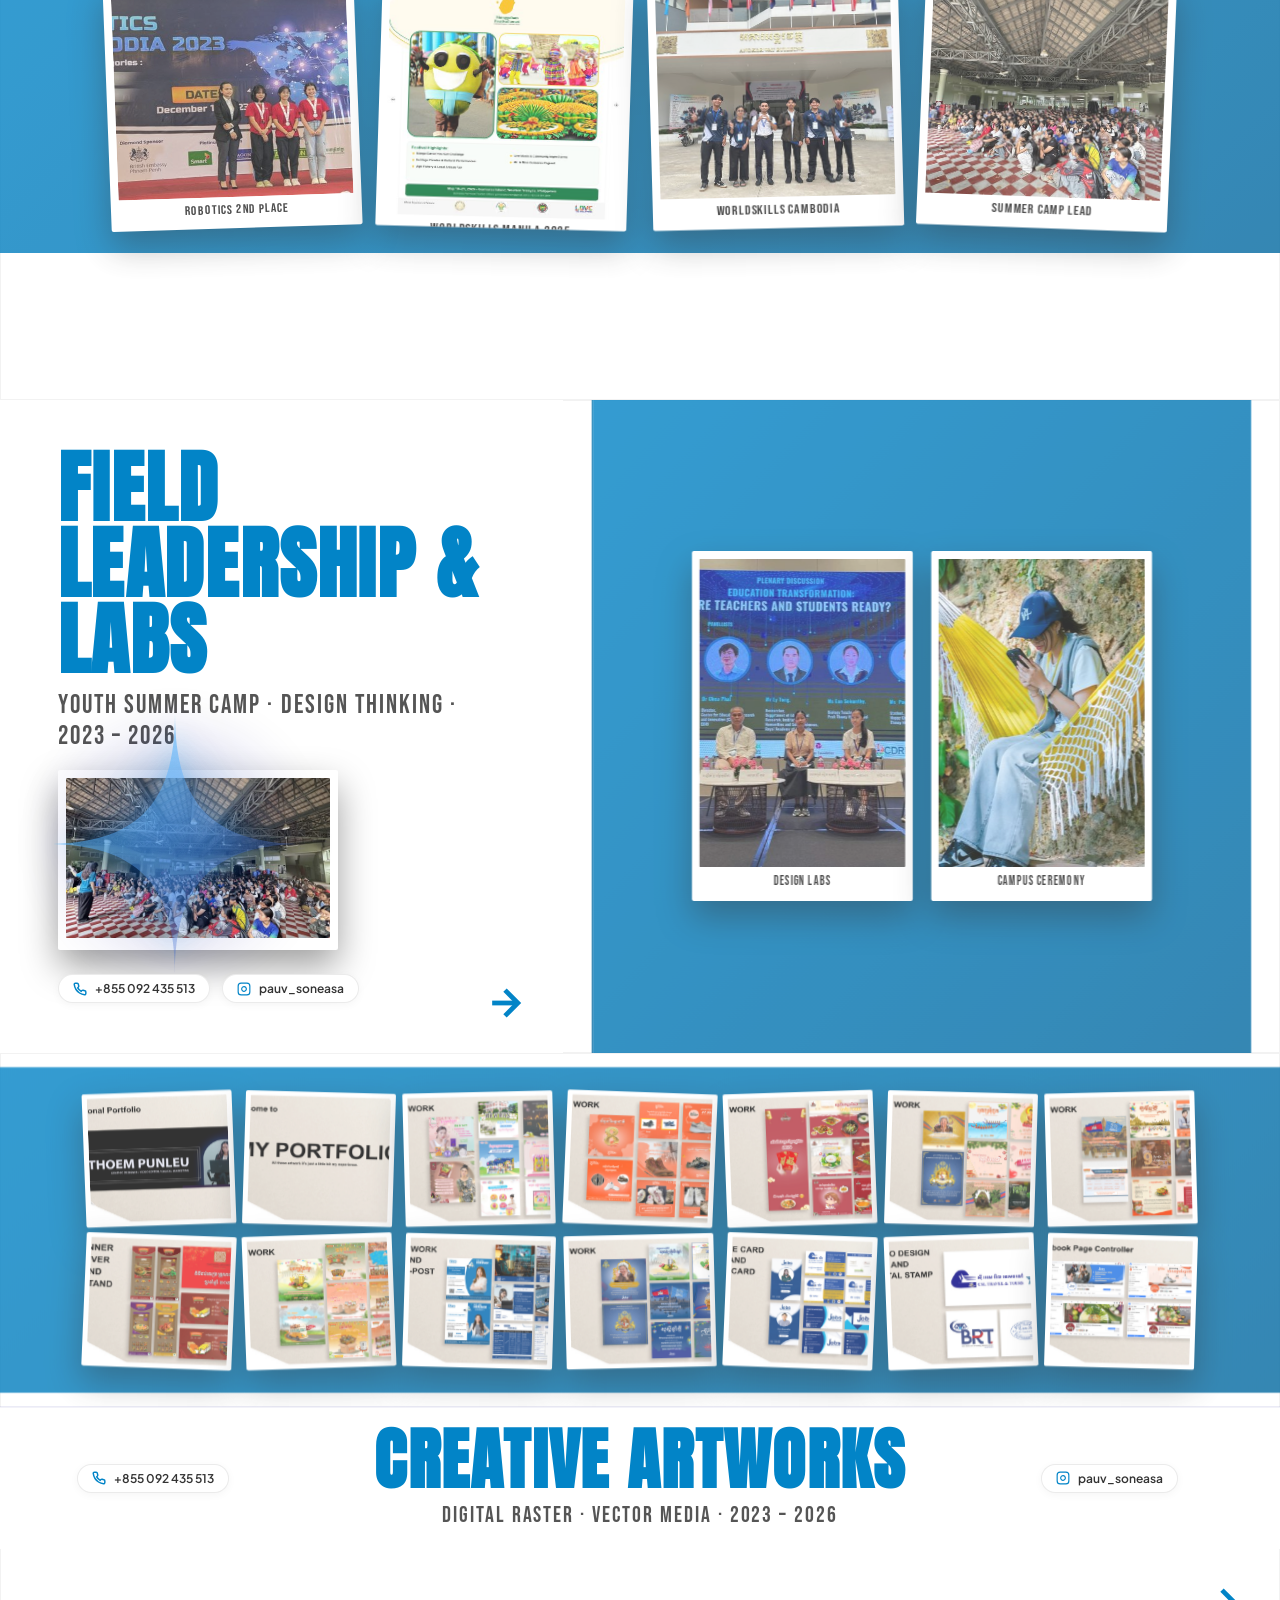
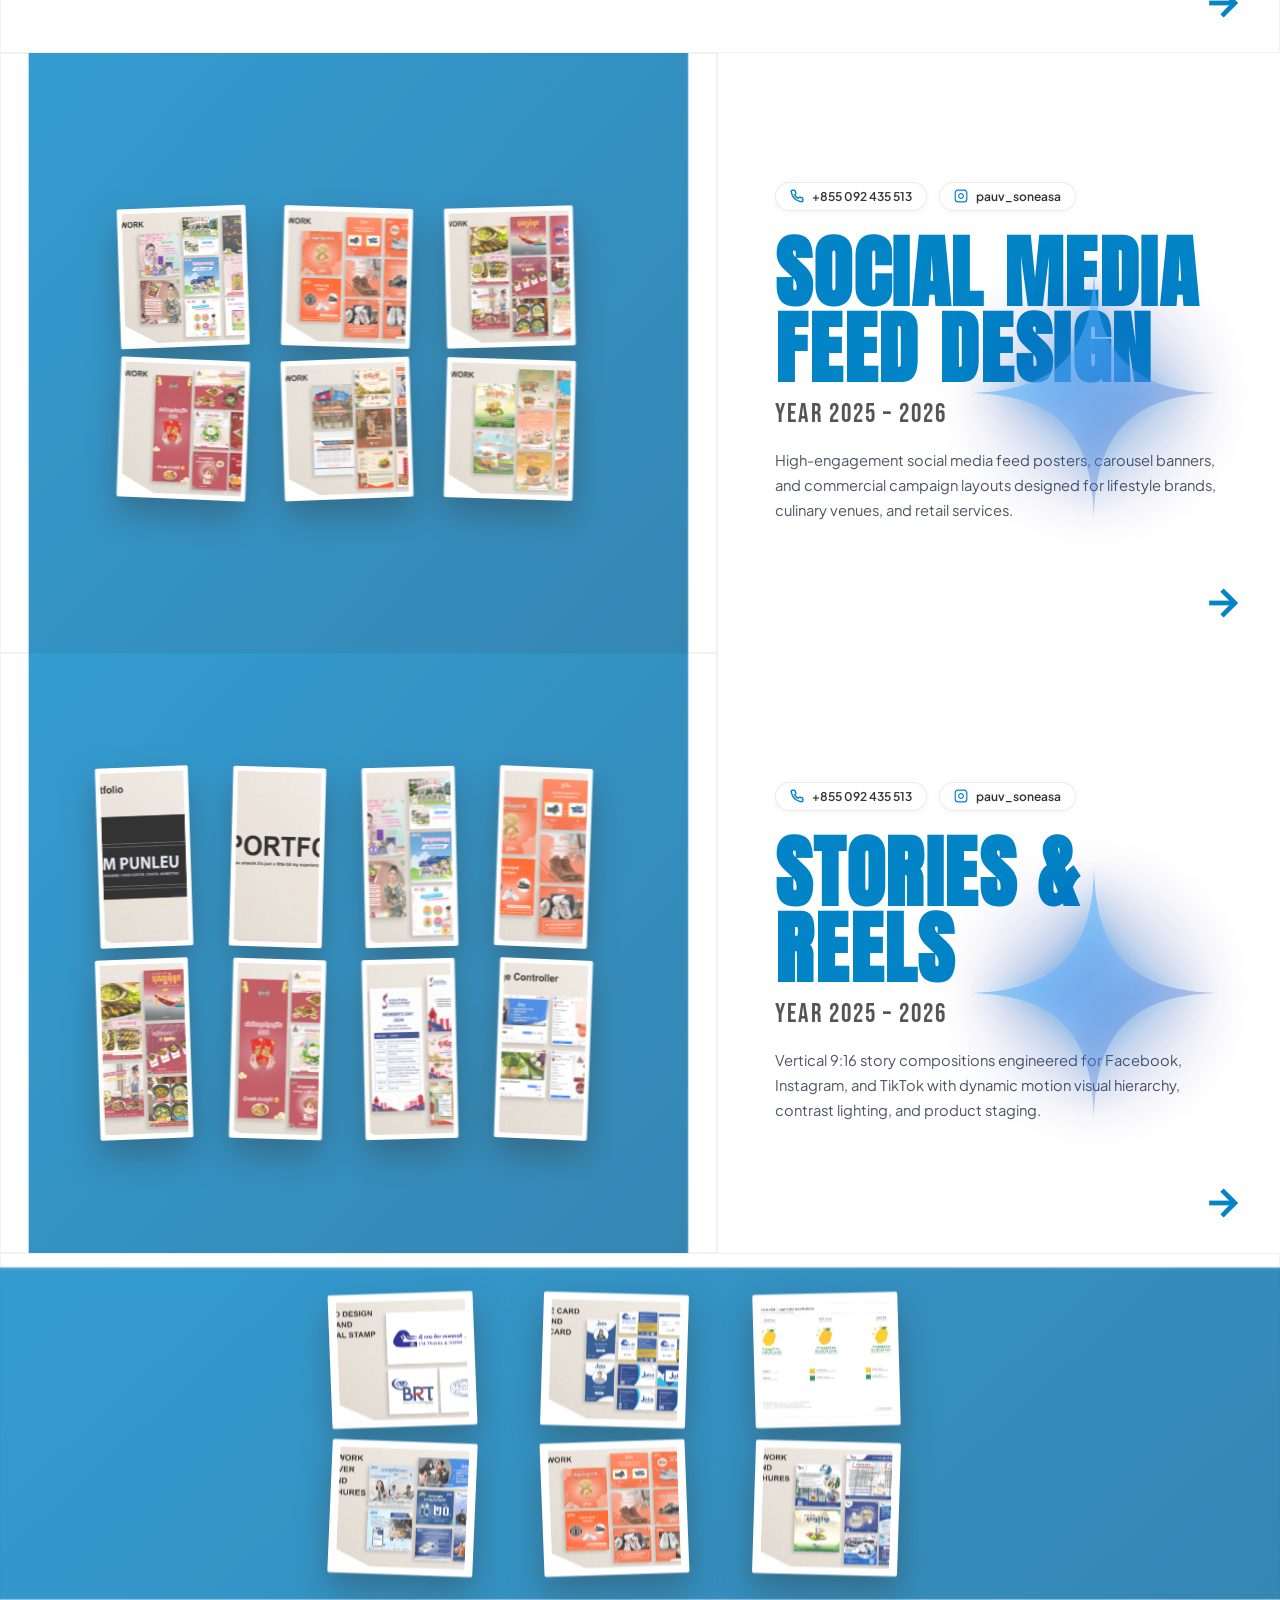
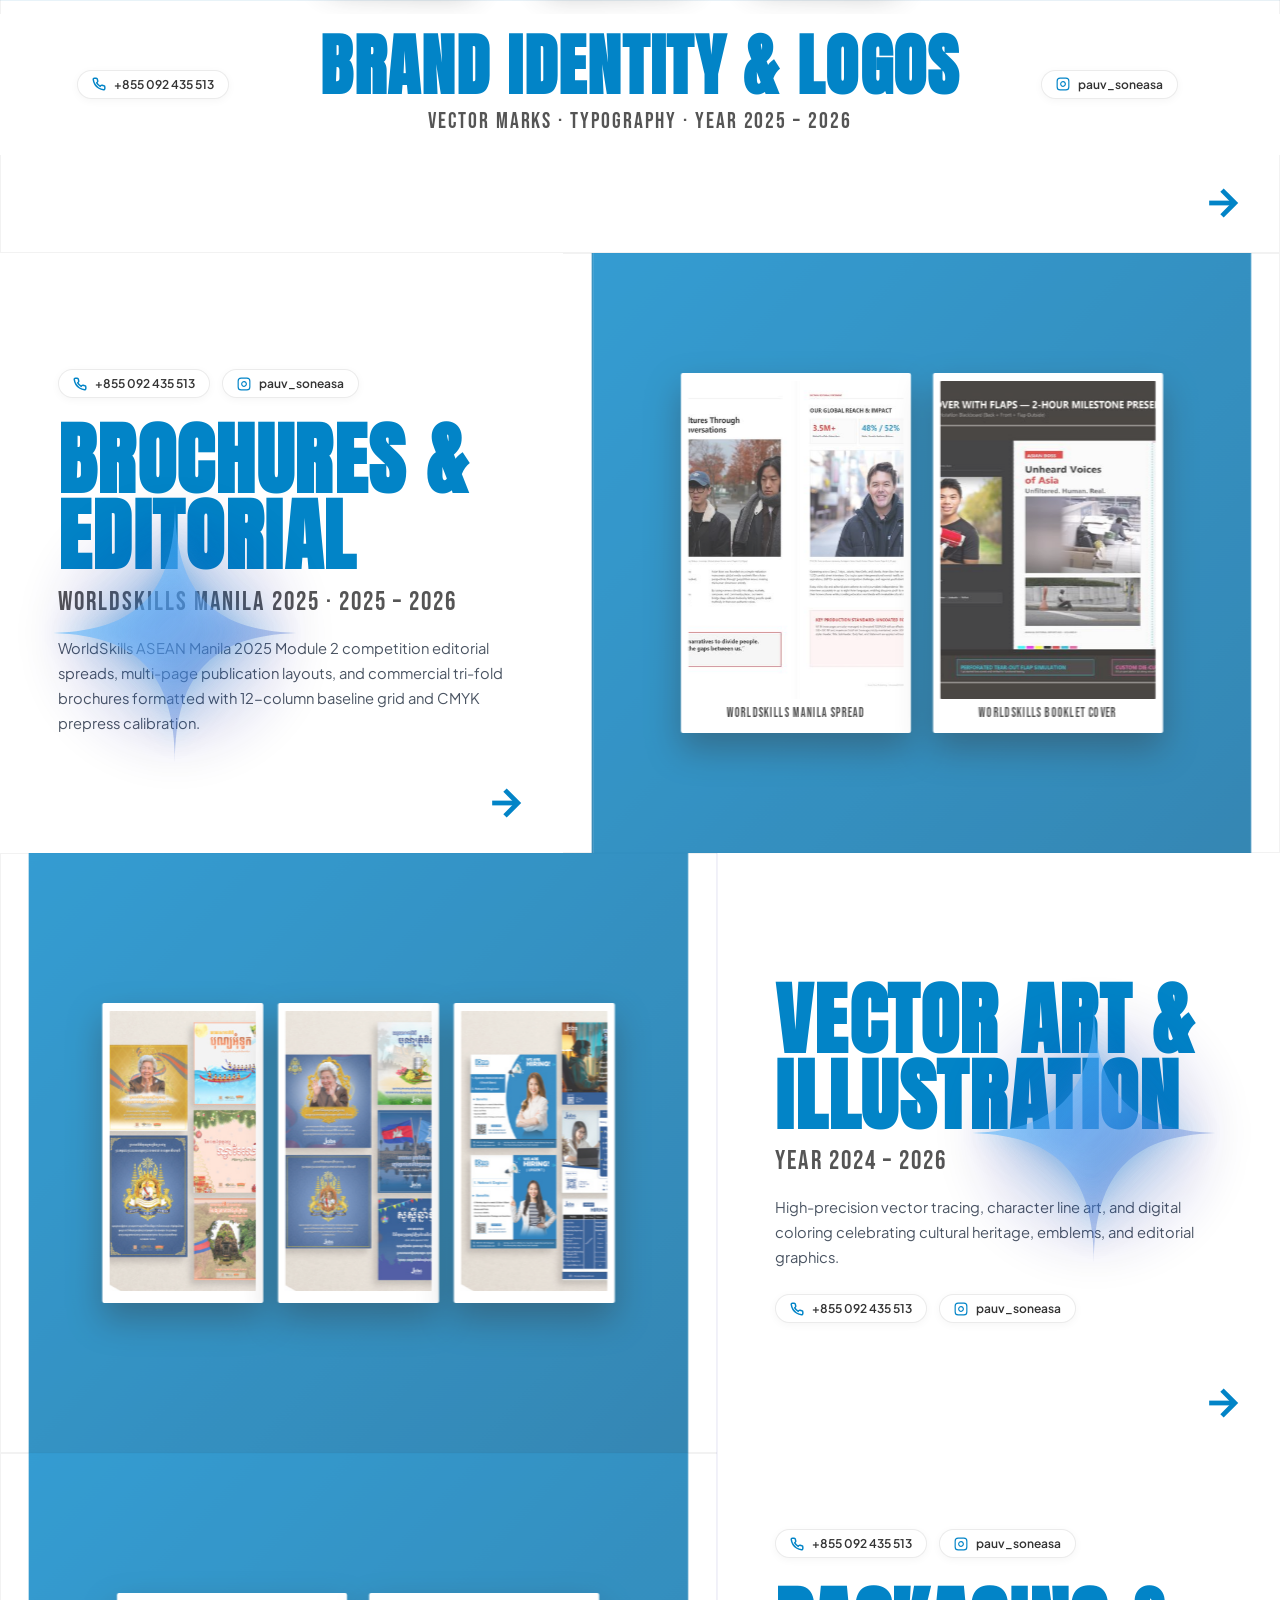
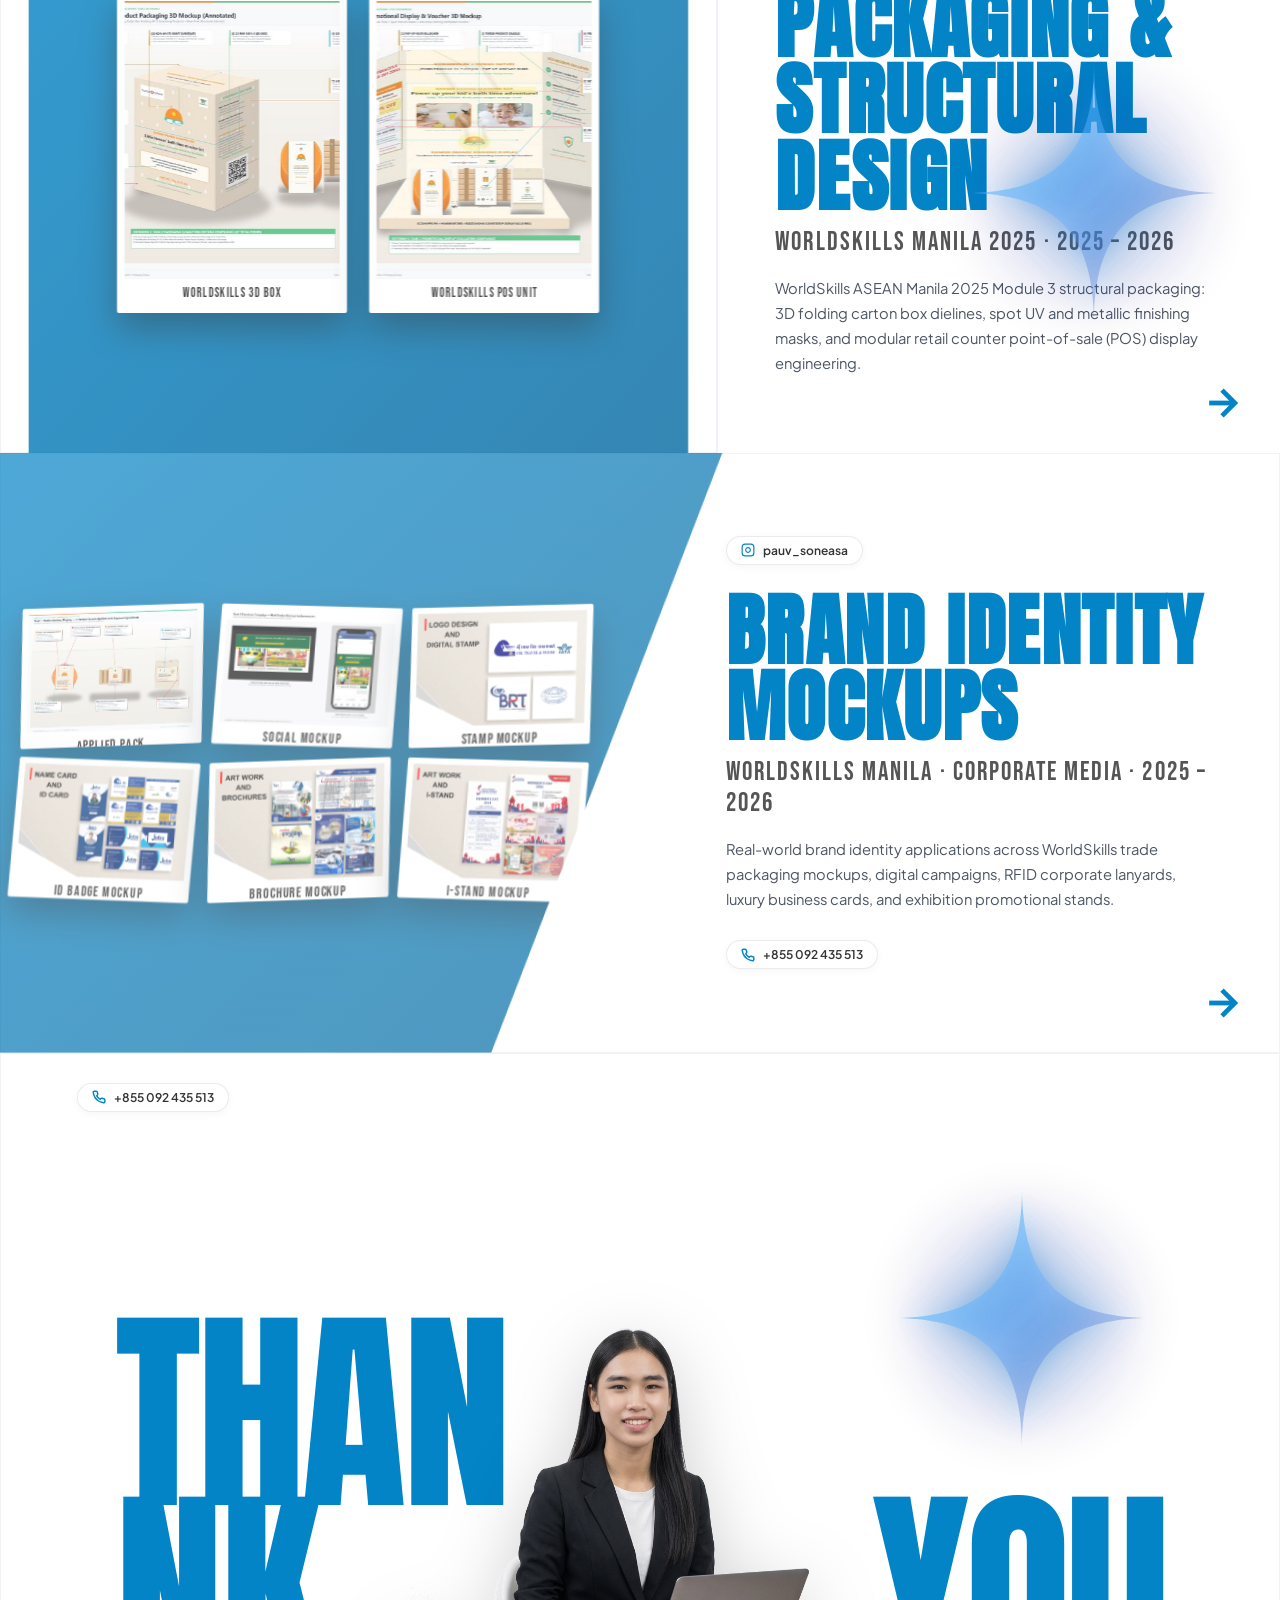
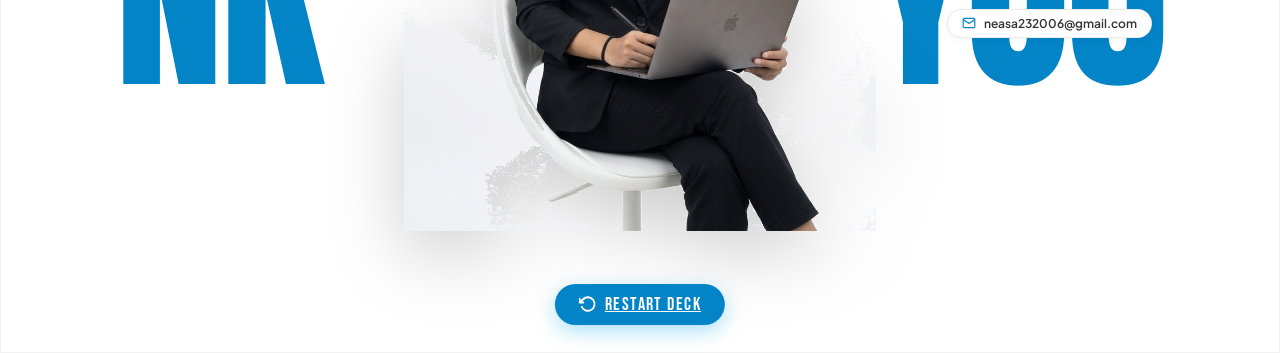
==== commit 0d27d876: "feat: integrate WorldSkills Manila 2025 competition suite, symmetrical device screen boundaries, and" ====
--- a/deck.html
+++ b/deck.html
@@ -142,7 +142,7 @@
     <div class="about-text-wrap">
       <h2 class="about-title-playfair">About me?</h2>
       <p class="about-desc-p">
-        I am <strong>Pauv Soneasa</strong>, a 3rd-year <strong>Computer Multimedia Design (CMD)</strong> undergraduate at <strong>BELTEI International University</strong> (Faculty of Information Technology &amp; Sciences). Specializing in <strong>Graphic Design, Video Editing, Photography &amp; Print Prepress</strong>, with practical experience as an ICT Teaching Assistant at Happy Chandara School, Robotics Competition 2nd Place finalist, and Youth Technology Summer Camp leader.
+        I am <strong>Pauv Soneasa</strong>, a 3rd-year <strong>Computer Multimedia Design (CMD)</strong> undergraduate at <strong>BELTEI International University</strong> (Faculty of Information Technology &amp; Sciences). Specializing in <strong>Graphic Design, Video Editing, Photography &amp; Print Prepress</strong>, with practical experience as an ICT Teaching Assistant at Happy Chandara School, WorldSkills ASEAN Manila 2025 Graphic Design Technology competitor, and Robotics Competition 2nd Place finalist.
       </p>
 
       <div class="contact-pills">
@@ -275,13 +275,13 @@
           <img src="./assets/images/competitions/thumbs/robotic_img_7829.jpg" alt="Robotics 2nd Place Podium">
           <div class="card-caption">Robotics 2nd Place</div>
         </div>
-        <div class="card-frame" data-full-img="./assets/images/competitions/web/worldskill_cambodia_img_7830.jpg" data-cat="WORLDSKILLS" data-client="WorldSkills Cambodia" data-desc="WorldSkills Cambodia National Graphic Design Technology Arena: rigorous timed trade competition tackling vector branding, multi-page editorial typography, and production packaging.">
+        <div class="card-frame" data-id="18" data-project="18" data-full-img="./assets/images/worldskills/web/wsa_m1_poster_a1.jpg" data-cat="WORLDSKILLS COMPETITION" data-client="WorldSkills ASEAN Manila 2025" data-desc="WorldSkills ASEAN Manila 2025 Competition Test Package: Corporate brand identity, vector logo mark, and A1 event poster crafted under timed international trade competition standards.">
+          <img src="./assets/images/worldskills/thumbs/wsa_m1_poster_a1.jpg" alt="WorldSkills Manila 2025 A1 Poster">
+          <div class="card-caption">WorldSkills Manila 2025</div>
+        </div>
+        <div class="card-frame" data-full-img="./assets/images/competitions/web/worldskill_cambodia_img_7830.jpg" data-cat="WORLDSKILLS CAMBODIA" data-client="WorldSkills Cambodia" data-desc="WorldSkills Cambodia National Graphic Design Technology Arena: rigorous timed trade competition tackling vector branding, multi-page editorial typography, and production packaging.">
           <img src="./assets/images/competitions/thumbs/worldskill_cambodia_img_7830.jpg" alt="WorldSkills Cambodia Finalist">
           <div class="card-caption">WorldSkills Cambodia</div>
-        </div>
-        <div class="card-frame" data-full-img="./assets/images/competitions/web/public_speaking_img_5232.jpg" data-cat="PUBLIC SPEAKING" data-client="National Forum" data-desc="Public Speaking & Keynote Presentation: Live stage speech delivering technological vision, youth empowerment, and compelling storytelling before a judicial panel.">
-          <img src="./assets/images/competitions/thumbs/public_speaking_img_5232.jpg" alt="Public Speaking Stage Final">
-          <div class="card-caption">Public Speaking Contest</div>
         </div>
         <div class="card-frame" data-full-img="./assets/images/summer camp/web/IMG_6209.jpg" data-cat="SUMMER CAMP LEAD" data-client="Youth Summer Camp 2024" data-desc="Youth Technology Summer Camp Lead: Mentoring student cohorts, leading hands-on STEM workshops, and directing collaborative problem-solving activities.">
           <img src="./assets/images/summer camp/thumbs/IMG_6209.jpg" alt="Summer Camp Lead Activity">
@@ -335,7 +335,7 @@
        SLIDE 7: CREATIVE ARTWORKS (EXACT MATCH)
        =================================================================== -->
   <section class="slide-section slide-h-top-red" id="slide-7">
-    <div class="h-red-band" style="height: 70%;">
+    <div class="h-red-band" style="height: 65%;">
       <div class="grid-art-gallery">
         <div class="card-frame" data-id="1"><img src="./assets/artworks/thumbs/artwork_01_thumb.jpg" alt="Art 1"></div>
         <div class="card-frame" data-id="2"><img src="./assets/artworks/thumbs/artwork_02_thumb.jpg" alt="Art 2"></div>
@@ -354,7 +354,7 @@
       </div>
     </div>
 
-    <div class="h-white-band" style="height: 30%;">
+    <div class="h-white-band" style="height: 35%;">
       <div class="contact-pills" style="position: absolute; left: 6vw;">
         <span class="c-pill"><svg viewBox="0 0 24 24" fill="none" stroke="currentColor" stroke-width="2.5"><path d="M22 16.92v3a2 2 0 0 1-2.18 2 19.79 19.79 0 0 1-8.63-3.07 19.5 19.5 0 0 1-6-6 19.79 19.79 0 0 1-3.07-8.67A2 2 0 0 1 4.11 2h3a2 2 0 0 1 2 1.72 12.84 12.84 0 0 0 .7 2.81 2 2 0 0 1-.45 2.11L8.09 9.91a16 16 0 0 0 6 6l1.27-1.27a2 2 0 0 1 2.11-.45 12.84 12.84 0 0 0 2.81.7A2 2 0 0 1 22 16.92z"></path></svg>+855 092 435 513</span>
       </div>
@@ -456,7 +456,7 @@
       <div class="grid-logo-cards">
         <div class="card-frame" data-id="16"><img src="./assets/artworks/thumbs/artwork_18_thumb.jpg" alt="CSL Logo"></div>
         <div class="card-frame" data-id="15"><img src="./assets/artworks/thumbs/artwork_17_thumb.jpg" alt="BRT Logo"></div>
-        <div class="card-frame" data-id="12"><img src="./assets/artworks/thumbs/artwork_14_thumb.jpg" alt="iOne Apple"></div>
+        <div class="card-frame" data-id="18" data-project="18" data-full-img="./assets/images/worldskills/web/wsa_m1_logo_display.jpg" data-cat="WORLDSKILLS IDENTITY" data-client="WorldSkills ASEAN Manila 2025" data-desc="WorldSkills ASEAN Manila 2025 Corporate Vector Logo System: Precision geometry, clear space boundary, and monochrome variations."><img src="./assets/images/worldskills/thumbs/wsa_m1_logo_display.jpg" alt="WorldSkills Manila Logo"></div>
         <div class="card-frame" data-id="13"><img src="./assets/artworks/thumbs/artwork_15_thumb.jpg" alt="Jobs Phnom Penh"></div>
         <div class="card-frame" data-id="3"><img src="./assets/artworks/thumbs/artwork_05_thumb.jpg" alt="BSL Monogram"></div>
         <div class="card-frame" data-id="6"><img src="./assets/artworks/thumbs/artwork_08_thumb.jpg" alt="Official Stamp"></div>
@@ -496,9 +496,9 @@
       </div>
 
       <h2 class="v-slide-title">Brochures &amp; Editorial</h2>
-      <p class="v-slide-sub">Year 2025 &ndash; 2026</p>
+      <p class="v-slide-sub">WorldSkills Manila 2025 &middot; 2025 &ndash; 2026</p>
       <p class="v-slide-desc">
-        Commercial tri-fold brochures, service catalogues, and corporate marketing collateral formatted for high-precision CMYK prepress production.
+        WorldSkills ASEAN Manila 2025 Module 2 competition editorial spreads, multi-page publication layouts, and commercial tri-fold brochures formatted with 12-column baseline grid and CMYK prepress calibration.
       </p>
 
       <a href="#slide-12" class="slide-arrow-btn" aria-label="Next Slide">
@@ -508,13 +508,13 @@
 
     <div class="v-red-pane">
       <div style="display: flex; gap: 24px;">
-        <div class="card-frame" data-id="2" style="width: 250px; height: 360px;">
-          <img src="./assets/artworks/thumbs/artwork_04_thumb.jpg" alt="CSL Travel Tri-Fold Brochure">
-          <div class="card-caption">CSL Travel Tri-Fold</div>
-        </div>
-        <div class="card-frame" data-id="6" style="width: 250px; height: 360px;">
-          <img src="./assets/artworks/thumbs/artwork_08_thumb.jpg" alt="BRT Home Tri-Fold Brochure">
-          <div class="card-caption">BRT Home Tri-Fold</div>
+        <div class="card-frame" data-id="19" data-project="19" data-full-img="./assets/images/worldskills/web/wsa_m2_editorial_spread.jpg" data-cat="WORLDSKILLS EDITORIAL" data-client="WorldSkills ASEAN Manila 2025" data-desc="WorldSkills ASEAN Manila 2025 Module 2 Editorial Layout: Asymmetric 12-column grid, baseline typography locking, image framing, and CMYK prepress calibration." style="width: 250px; height: 360px;">
+          <img src="./assets/images/worldskills/thumbs/wsa_m2_editorial_spread.jpg" alt="WorldSkills Editorial Spread">
+          <div class="card-caption">WorldSkills Manila Spread</div>
+        </div>
+        <div class="card-frame" data-id="19" data-project="19" data-full-img="./assets/images/worldskills/web/wsa_m2_cover_mockup.jpg" data-cat="WORLDSKILLS PUBLICATION" data-client="WorldSkills ASEAN Manila 2025" data-desc="WorldSkills ASEAN Manila 2025 Competition Module 2: Multi-page editorial booklet cover mockup and visual hierarchy." style="width: 250px; height: 360px;">
+          <img src="./assets/images/worldskills/thumbs/wsa_m2_cover_mockup.jpg" alt="WorldSkills Booklet Cover">
+          <div class="card-caption">WorldSkills Booklet Cover</div>
         </div>
       </div>
     </div>
@@ -559,20 +559,20 @@
        =================================================================== -->
   <section class="slide-section slide-v-left-red" id="slide-13">
     <div class="v-red-pane">
-      <div style="display: flex; gap: 20px;">
-        <div class="card-frame" data-id="1" style="width: 250px; height: 270px;">
-          <img src="./assets/artworks/thumbs/artwork_03_thumb.jpg" alt="Cosmetic Bottle Packaging">
-          <div class="card-caption">BG Cream Staging</div>
-        </div>
-        <div class="card-frame" data-id="11" style="width: 250px; height: 270px;">
-          <img src="./assets/artworks/thumbs/artwork_13_thumb.jpg" alt="Kroung Meung Spice Packaging">
-          <div class="card-caption">Kroung Meung Spice</div>
+      <div style="display: flex; gap: 24px; align-items: center; justify-content: center;">
+        <div class="card-frame" data-id="20" data-project="20" data-full-img="./assets/images/worldskills/web/wsa_m3_box_mockup.jpg" data-cat="WORLDSKILLS PACKAGING" data-client="WorldSkills ASEAN Manila 2025" data-desc="WorldSkills ASEAN Manila 2025 Module 3: Structural folding carton 3D box mockup with vector dieline engineering and spot UV finish." style="width: 250px; height: 320px;">
+          <img src="./assets/images/worldskills/thumbs/wsa_m3_box_mockup.jpg" alt="WorldSkills 3D Box Mockup">
+          <div class="card-caption">WorldSkills 3D Box</div>
+        </div>
+        <div class="card-frame" data-id="20" data-project="20" data-full-img="./assets/images/worldskills/web/wsa_m3_pos_display.jpg" data-cat="WORLDSKILLS RETAIL POS" data-client="WorldSkills ASEAN Manila 2025" data-desc="WorldSkills ASEAN Manila 2025 Module 3: Retail point-of-sale (POS) counter display unit engineered for product merchandising." style="width: 250px; height: 320px;">
+          <img src="./assets/images/worldskills/thumbs/wsa_m3_pos_display.jpg" alt="WorldSkills Retail POS Unit">
+          <div class="card-caption">WorldSkills POS Unit</div>
         </div>
       </div>
     </div>
 
     <div class="v-white-pane">
-      <div class="contact-pills" style="margin-bottom: 24px;">
+      <div class="contact-pills" style="margin-bottom: 28px;">
         <span class="c-pill"><svg viewBox="0 0 24 24" fill="none" stroke="currentColor" stroke-width="2.5"><path d="M22 16.92v3a2 2 0 0 1-2.18 2 19.79 19.79 0 0 1-8.63-3.07 19.5 19.5 0 0 1-6-6 19.79 19.79 0 0 1-3.07-8.67A2 2 0 0 1 4.11 2h3a2 2 0 0 1 2 1.72 12.84 12.84 0 0 0 .7 2.81 2 2 0 0 1-.45 2.11L8.09 9.91a16 16 0 0 0 6 6l1.27-1.27a2 2 0 0 1 2.11-.45 12.84 12.84 0 0 0 2.81.7A2 2 0 0 1 22 16.92z"></path></svg>+855 092 435 513</span>
         <span class="c-pill"><svg viewBox="0 0 24 24" fill="none" stroke="currentColor" stroke-width="2"><rect x="2" y="2" width="20" height="20" rx="5" ry="5"></rect><path d="M16 11.37A4 4 0 1 1 12.63 8 4 4 0 0 1 16 11.37z"></path></svg>pauv_soneasa</span>
       </div>
@@ -581,10 +581,10 @@
         <svg viewBox="0 0 100 100"><path d="M50 0 C50 35 65 50 100 50 C65 50 50 65 50 100 C50 65 35 50 0 50 C35 50 50 35 50 0 Z"/></svg>
       </div>
 
-      <h2 class="v-slide-title">Packaging Design</h2>
-      <p class="v-slide-sub">Year 2024 &ndash; 2026</p>
+      <h2 class="v-slide-title">Packaging &amp; Structural Design</h2>
+      <p class="v-slide-sub">WorldSkills Manila 2025 &middot; 2025 &ndash; 2026</p>
       <p class="v-slide-desc">
-        Commercial packaging prototypes, cosmetic bottle staging, and local FMCG product labels designed with dieline print calibration.
+        WorldSkills ASEAN Manila 2025 Module 3 structural packaging: 3D folding carton box dielines, spot UV and metallic finishing masks, and modular retail counter point-of-sale (POS) display engineering.
       </p>
 
       <a href="#slide-14" class="slide-arrow-btn" aria-label="Next Slide">
@@ -599,27 +599,27 @@
   <section class="slide-section slide-diagonal" id="slide-14">
     <div class="diagonal-red-bg">
       <div class="grid-mockup-cards">
-        <div class="card-frame" data-id="15"><img src="./assets/artworks/thumbs/artwork_17_thumb.jpg" alt="ID Card Mockup"></div>
-        <div class="card-frame" data-id="16"><img src="./assets/artworks/thumbs/artwork_18_thumb.jpg" alt="Logo Stamp Mockup"></div>
-        <div class="card-frame" data-id="6"><img src="./assets/artworks/thumbs/artwork_08_thumb.jpg" alt="Brochure Mockup"></div>
-        <div class="card-frame" data-id="2"><img src="./assets/artworks/thumbs/artwork_04_thumb.jpg" alt="Leaflet Mockup"></div>
-        <div class="card-frame" data-id="9"><img src="./assets/artworks/thumbs/artwork_11_thumb.jpg" alt="I-Stand Mockup"></div>
-        <div class="card-frame" data-id="10"><img src="./assets/artworks/thumbs/artwork_12_thumb.jpg" alt="Stage Mockup"></div>
+        <div class="card-frame" data-id="20" data-project="20" data-full-img="./assets/images/worldskills/web/wsa_m3_applied_mockup.jpg" data-cat="WORLDSKILLS MOCKUP" data-client="WorldSkills ASEAN Manila 2025" data-desc="WorldSkills ASEAN Manila 2025 Module 3: Structural applied packaging mockup showing realistic paperboard texture and finish."><img src="./assets/images/worldskills/thumbs/wsa_m3_applied_mockup.jpg" alt="WorldSkills Applied Pack Mockup"><div class="card-caption">Applied Pack</div></div>
+        <div class="card-frame" data-id="18" data-project="18" data-full-img="./assets/images/worldskills/web/wsa_m1_social_mockup.jpg" data-cat="WORLDSKILLS SOCIAL" data-client="WorldSkills ASEAN Manila 2025" data-desc="WorldSkills ASEAN Manila 2025 Module 1: Official social campaign feed mockup and digital asset layout."><img src="./assets/images/worldskills/thumbs/wsa_m1_social_mockup.jpg" alt="WorldSkills Social Feed Mockup"><div class="card-caption">Social Mockup</div></div>
+        <div class="card-frame" data-id="16"><img src="./assets/artworks/thumbs/artwork_18_thumb.jpg" alt="Logo Stamp Mockup"><div class="card-caption">Stamp Mockup</div></div>
+        <div class="card-frame" data-id="15"><img src="./assets/artworks/thumbs/artwork_17_thumb.jpg" alt="ID Card Mockup"><div class="card-caption">ID Badge Mockup</div></div>
+        <div class="card-frame" data-id="6"><img src="./assets/artworks/thumbs/artwork_08_thumb.jpg" alt="Brochure Mockup"><div class="card-caption">Brochure Mockup</div></div>
+        <div class="card-frame" data-id="9"><img src="./assets/artworks/thumbs/artwork_11_thumb.jpg" alt="I-Stand Mockup"><div class="card-caption">I-Stand Mockup</div></div>
       </div>
     </div>
 
     <div class="diagonal-white-content">
-      <div class="contact-pills" style="margin-bottom: 24px;">
+      <div class="contact-pills" style="margin-bottom: 28px;">
         <span class="c-pill"><svg viewBox="0 0 24 24" fill="none" stroke="currentColor" stroke-width="2"><rect x="2" y="2" width="20" height="20" rx="5" ry="5"></rect><path d="M16 11.37A4 4 0 1 1 12.63 8 4 4 0 0 1 16 11.37z"></path></svg>pauv_soneasa</span>
       </div>
 
       <h2 class="v-slide-title">Brand Identity Mockups</h2>
-      <p class="v-slide-sub">Year 2025 &ndash; 2026</p>
+      <p class="v-slide-sub">WorldSkills Manila &middot; Corporate Media &middot; 2025 &ndash; 2026</p>
       <p class="v-slide-desc">
-        Real-world brand identity applications across RFID corporate lanyards, luxury business cards, event badges, and exhibition promotional stands.
+        Real-world brand identity applications across WorldSkills trade packaging mockups, digital campaigns, RFID corporate lanyards, luxury business cards, and exhibition promotional stands.
       </p>
 
-      <div class="contact-pills" style="margin-top: 24px;">
+      <div class="contact-pills" style="margin-top: 28px;">
         <span class="c-pill"><svg viewBox="0 0 24 24" fill="none" stroke="currentColor" stroke-width="2.5"><path d="M22 16.92v3a2 2 0 0 1-2.18 2 19.79 19.79 0 0 1-8.63-3.07 19.5 19.5 0 0 1-6-6 19.79 19.79 0 0 1-3.07-8.67A2 2 0 0 1 4.11 2h3a2 2 0 0 1 2 1.72 12.84 12.84 0 0 0 .7 2.81 2 2 0 0 1-.45 2.11L8.09 9.91a16 16 0 0 0 6 6l1.27-1.27a2 2 0 0 1 2.11-.45 12.84 12.84 0 0 0 2.81.7A2 2 0 0 1 22 16.92z"></path></svg>+855 092 435 513</span>
       </div>
 
--- a/deck.css
+++ b/deck.css
@@ -247,6 +247,7 @@
   scroll-snap-align: start;
   scroll-snap-stop: always;
   display: flex;
+  box-shadow: inset 0 0 0 1px rgba(0, 0, 0, 0.05);
 }
 
 /* Glowing 4-Point Star Spark (Ryan Saputra Signature Orbit & Pulse) */
@@ -617,7 +618,7 @@
   display: flex;
   align-items: center;
   justify-content: center;
-  padding: 24px 40px;
+  padding: clamp(20px, 3vh, 36px) clamp(24px, 4vw, 48px);
   position: relative;
 }
 
@@ -629,24 +630,37 @@
   align-items: center;
   justify-content: center;
   position: relative;
+  padding: clamp(14px, 2.2vh, 26px) clamp(24px, 4vw, 48px);
+  gap: 4px;
+}
+
+/* Crisp engineered hairline boundary seams between colored and white zones */
+.slide-h-top-red .h-white-band {
+  box-shadow: 0 -1px 0 rgba(4, 9, 138, 0.08);
+  border-top: 1px solid rgba(4, 9, 138, 0.05);
+}
+
+.slide-h-top-white .h-red-band {
+  box-shadow: inset 0 1px 0 rgba(255, 255, 255, 0.16);
+  border-top: 1px solid rgba(0, 0, 0, 0.06);
 }
 
 .h-slide-title {
   font-family: var(--font-anton);
-  font-size: clamp(40px, 5.5vw, 76px);
+  font-size: clamp(38px, 5.2vw, 74px);
   color: var(--red);
   text-transform: uppercase;
   letter-spacing: 0.02em;
-  line-height: 1;
+  line-height: 1.02;
   text-align: center;
+  margin-bottom: 3px;
 }
 
 .h-slide-sub {
   font-family: var(--font-bebas);
-  font-size: clamp(16px, 1.8vw, 24px);
-  color: #666666;
-  letter-spacing: 0.08em;
-  margin-top: 6px;
+  font-size: clamp(15px, 1.7vw, 23px);
+  color: #555555;
+  letter-spacing: 0.09em;
   text-align: center;
 }
 
@@ -658,10 +672,10 @@
   height: 100%;
 }
 
-/* Vertical Split: Left Red (52%) / Right White (48%) */
+/* Vertical Split: Left Red (56%) / Right White (44%) - Perfect Symmetry */
 .slide-v-left-red {
   display: grid;
-  grid-template-columns: 1.15fr 0.85fr;
+  grid-template-columns: 56% 44%;
   width: 100%;
   height: 100%;
 }
@@ -672,7 +686,7 @@
   display: flex;
   align-items: center;
   justify-content: center;
-  padding: 40px 30px;
+  padding: clamp(24px, 4vh, 48px) clamp(24px, 3.5vw, 44px);
   position: relative;
 }
 
@@ -682,39 +696,49 @@
   flex-direction: column;
   justify-content: center;
   align-items: flex-start;
-  padding: 60px 50px;
-  position: relative;
+  padding: clamp(36px, 5.5vh, 64px) clamp(36px, 4.5vw, 60px);
+  position: relative;
+}
+
+.slide-v-left-red .v-white-pane {
+  box-shadow: -1px 0 0 rgba(4, 9, 138, 0.06);
+  border-left: 1px solid rgba(4, 9, 138, 0.05);
+}
+
+.slide-v-left-white .v-red-pane {
+  box-shadow: inset 1px 0 0 rgba(255, 255, 255, 0.16);
+  border-left: 1px solid rgba(0, 0, 0, 0.06);
 }
 
 .v-slide-title {
   font-family: var(--font-anton);
-  font-size: clamp(48px, 6.8vw, 92px);
+  font-size: clamp(44px, 6.2vw, 86px);
   color: var(--red);
   text-transform: uppercase;
   letter-spacing: 0.02em;
-  line-height: 0.95;
-  margin-bottom: 10px;
+  line-height: 0.96;
+  margin-bottom: 12px;
 }
 
 .v-slide-sub {
   font-family: var(--font-bebas);
-  font-size: clamp(18px, 2.2vw, 28px);
-  color: #666666;
+  font-size: clamp(17px, 2vw, 26px);
+  color: #555555;
   letter-spacing: 0.08em;
-  margin-bottom: 16px;
+  margin-bottom: 18px;
 }
 
 .v-slide-desc {
-  font-size: 15px;
-  line-height: 1.6;
-  color: #555555;
-  max-width: 38ch;
-}
-
-/* Vertical Split: Left White (48%) / Right Red (52%) */
+  font-size: clamp(14.5px, 1.15vw, 16px);
+  line-height: 1.7;
+  color: #4b5563;
+  max-width: 42ch;
+}
+
+/* Vertical Split: Left White (44%) / Right Red (56%) - Perfect Symmetrical Inverse */
 .slide-v-left-white {
   display: grid;
-  grid-template-columns: 0.85fr 1.15fr;
+  grid-template-columns: 44% 56%;
   width: 100%;
   height: 100%;
 }
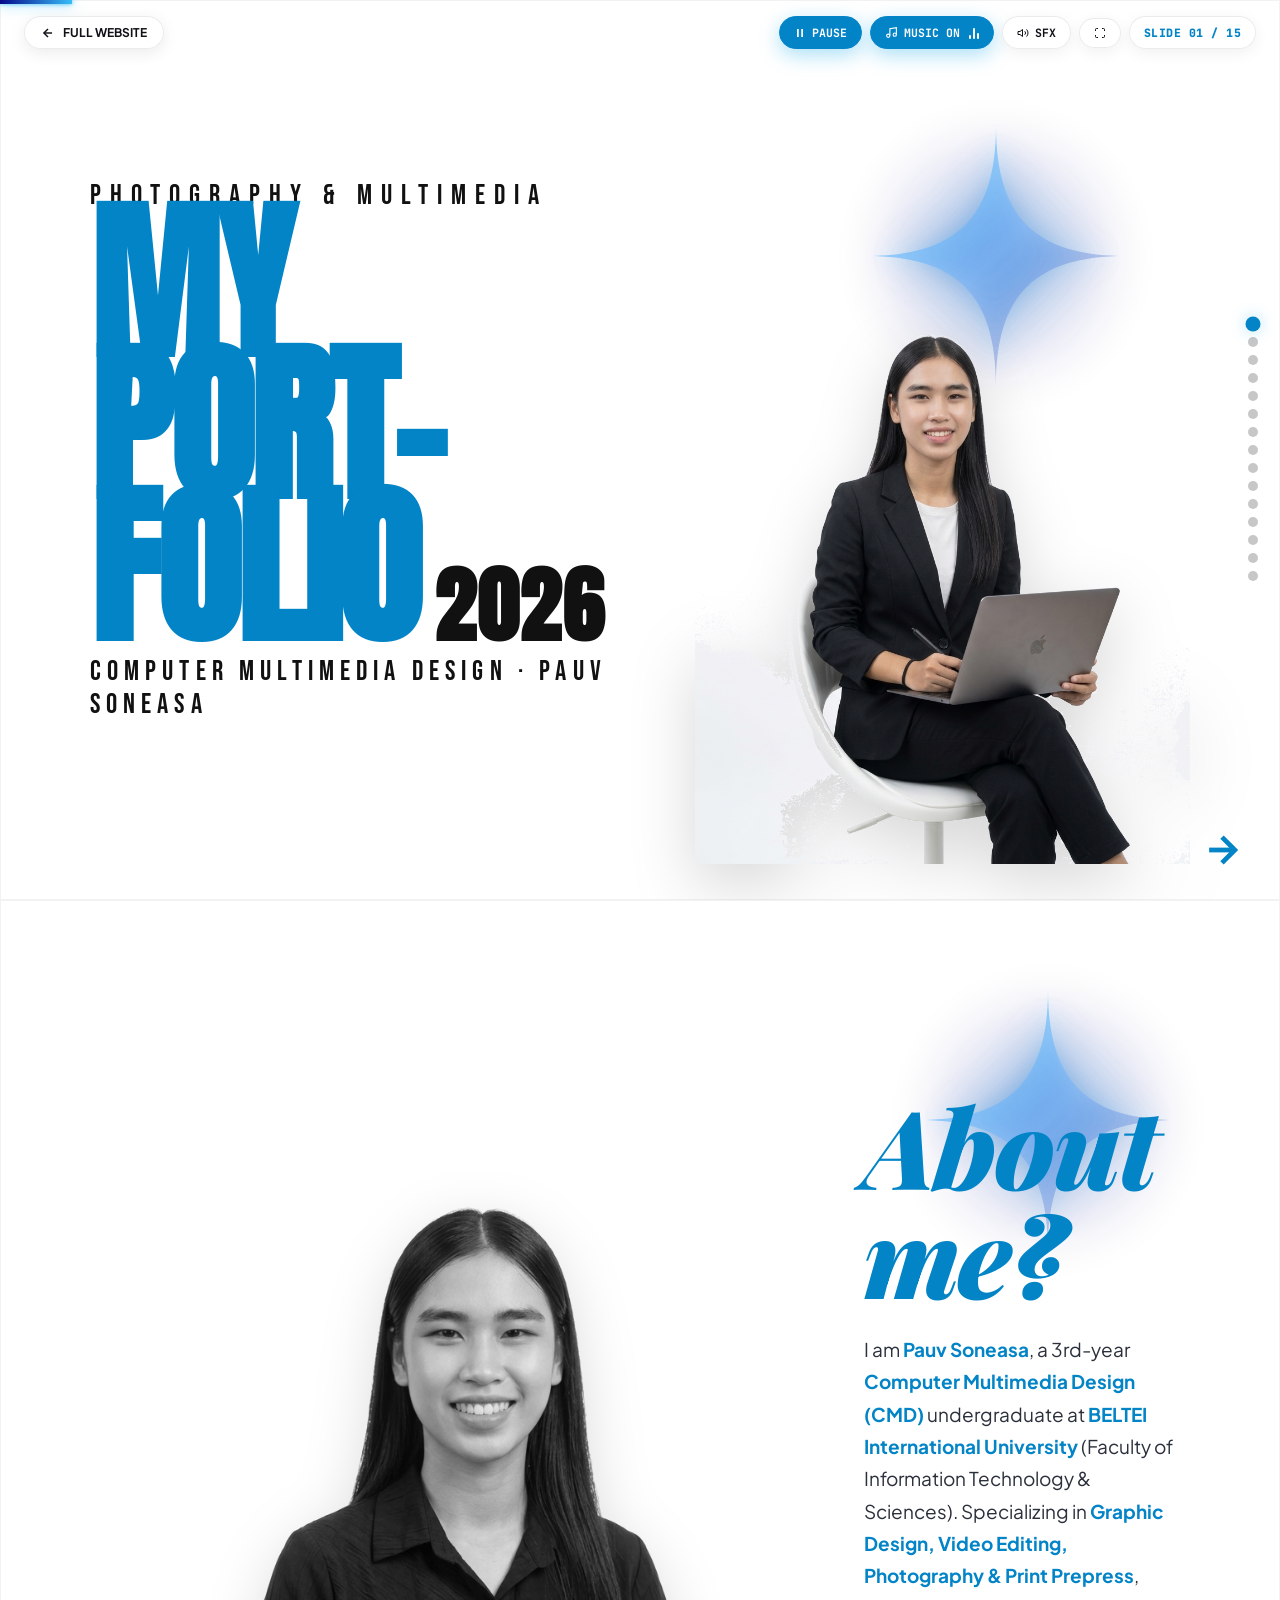
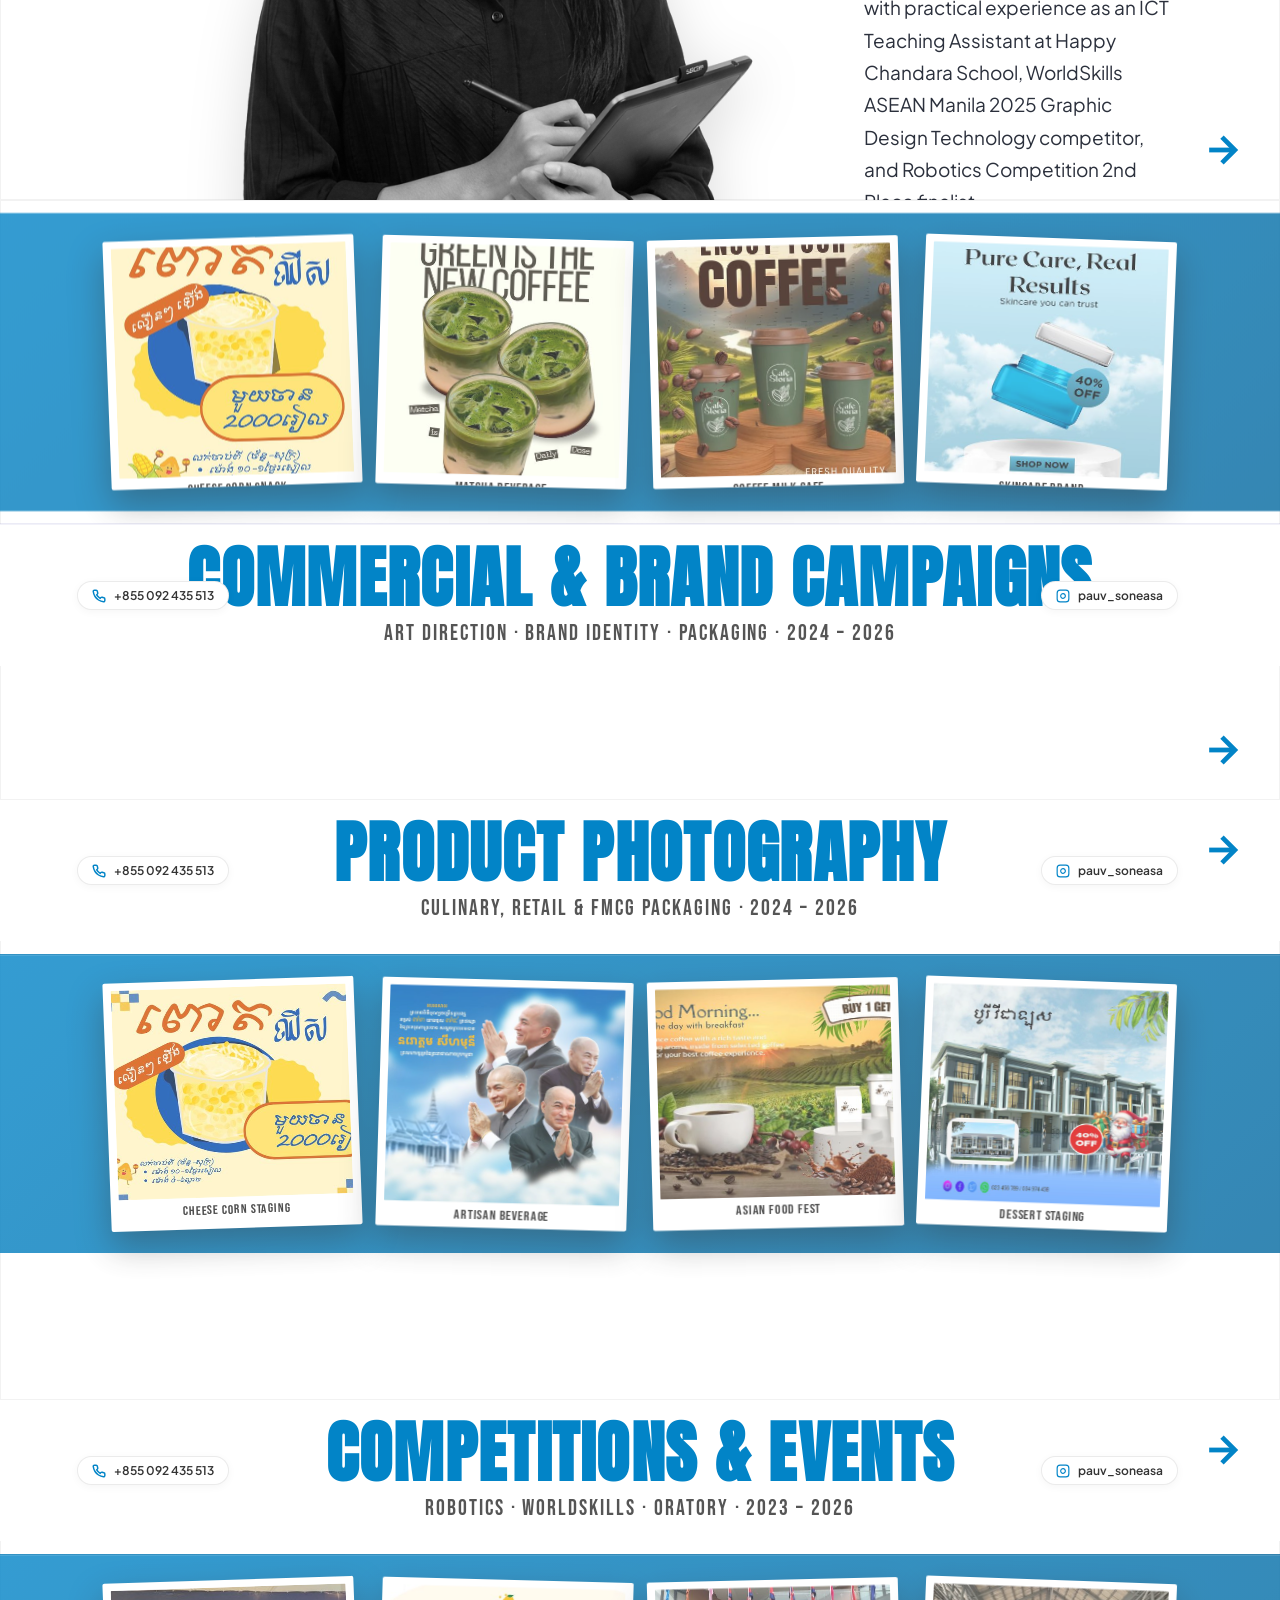
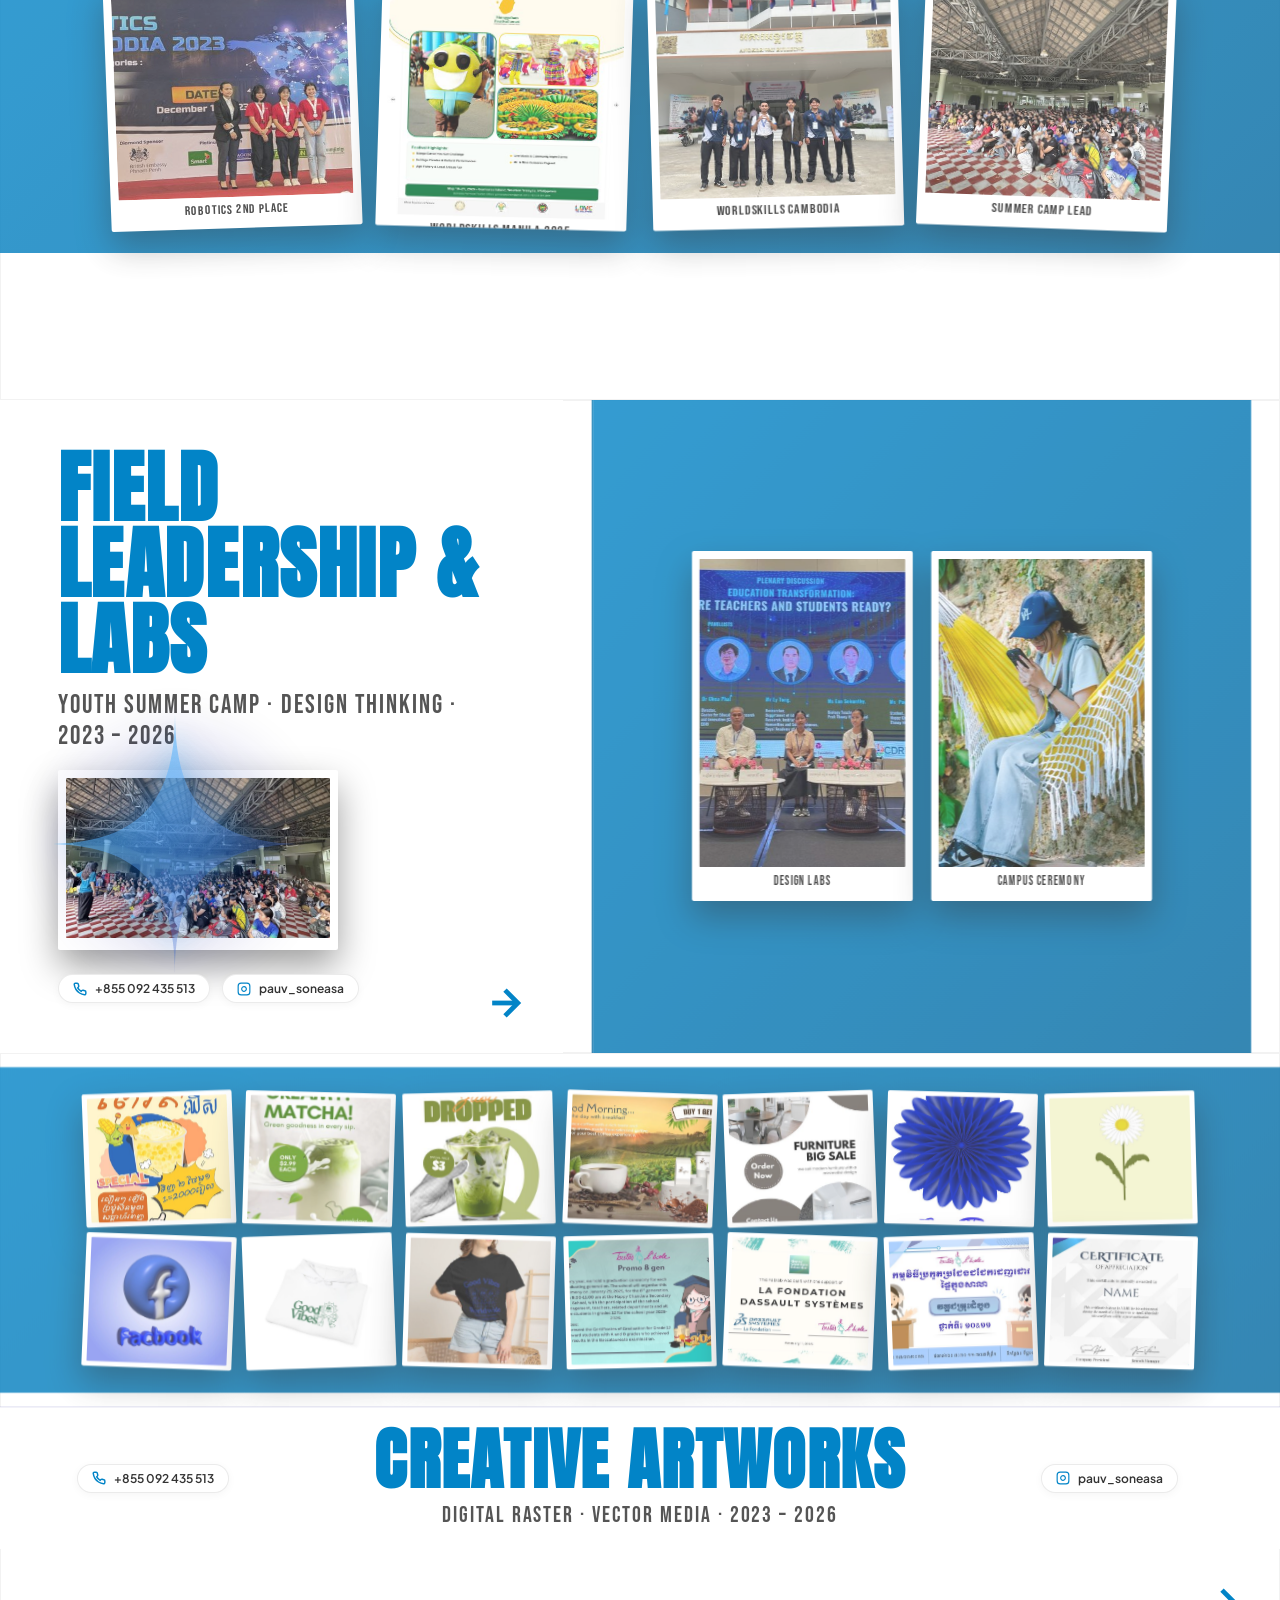
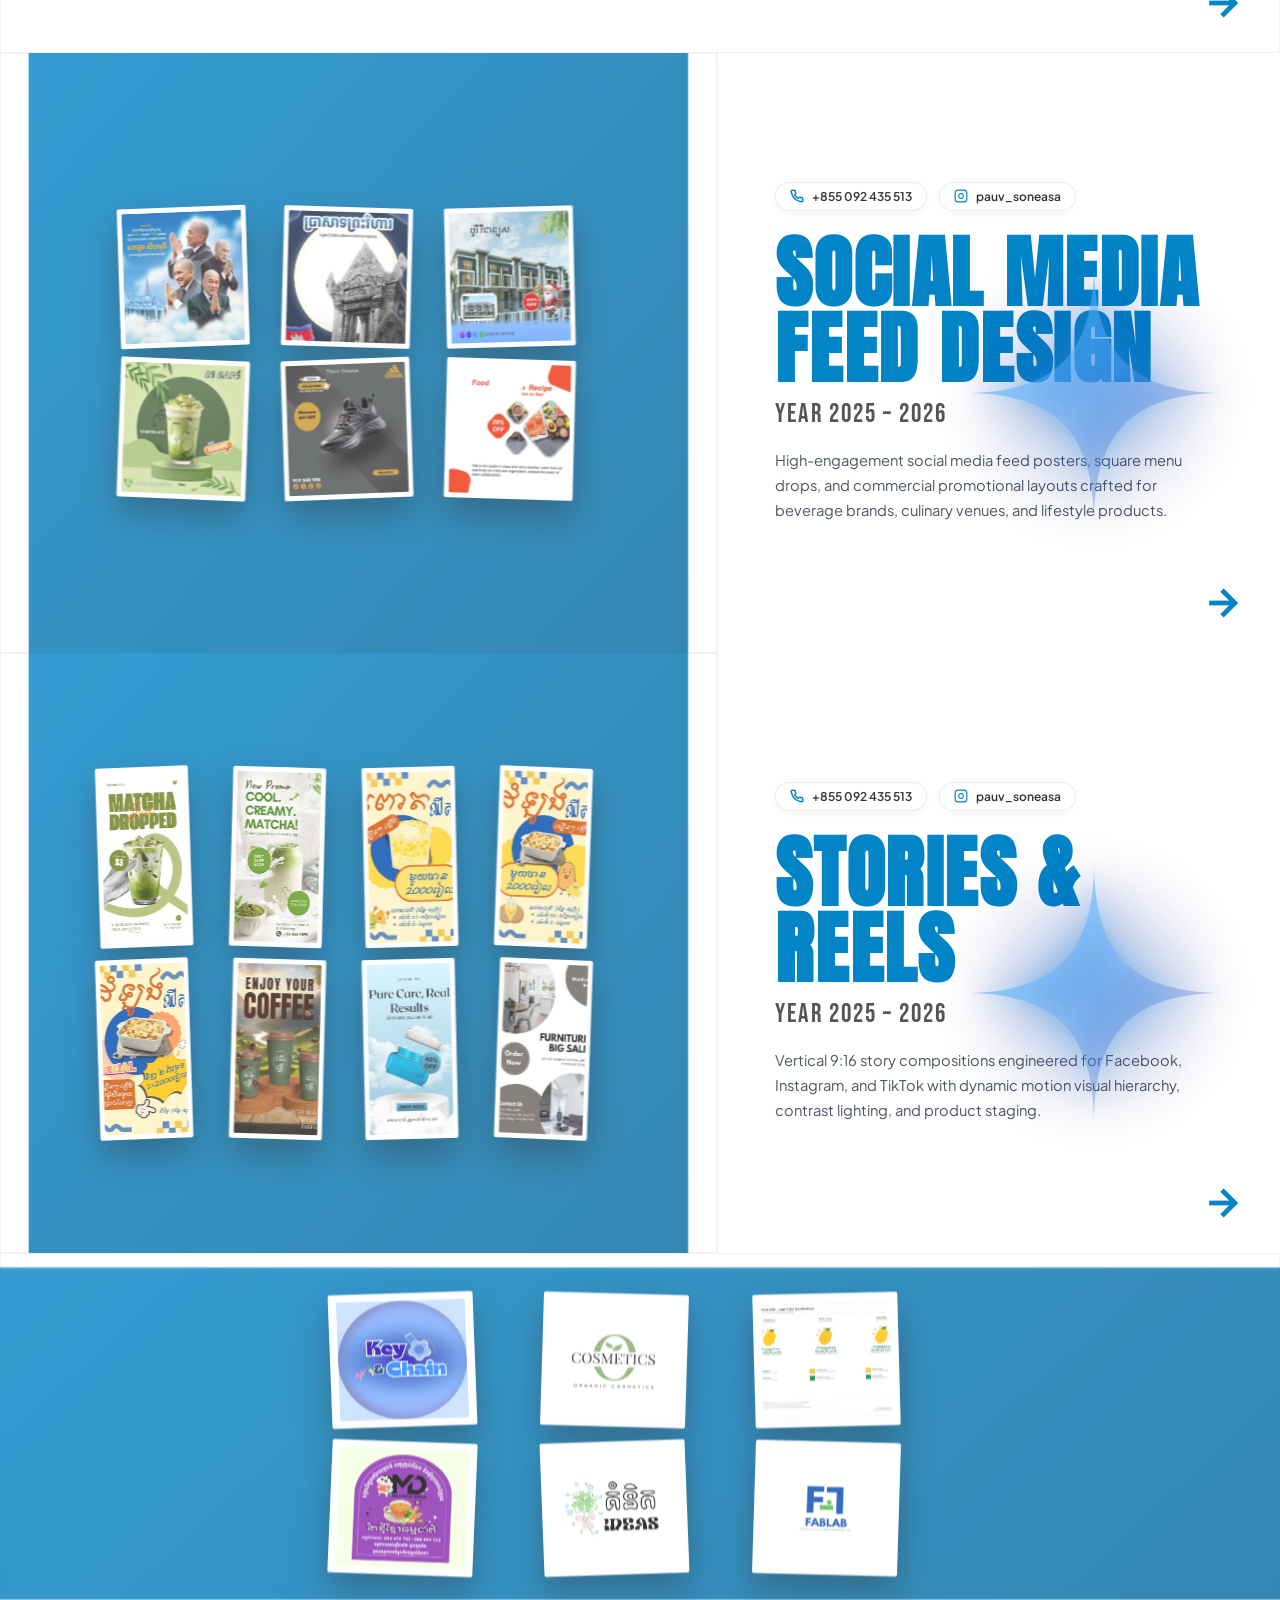
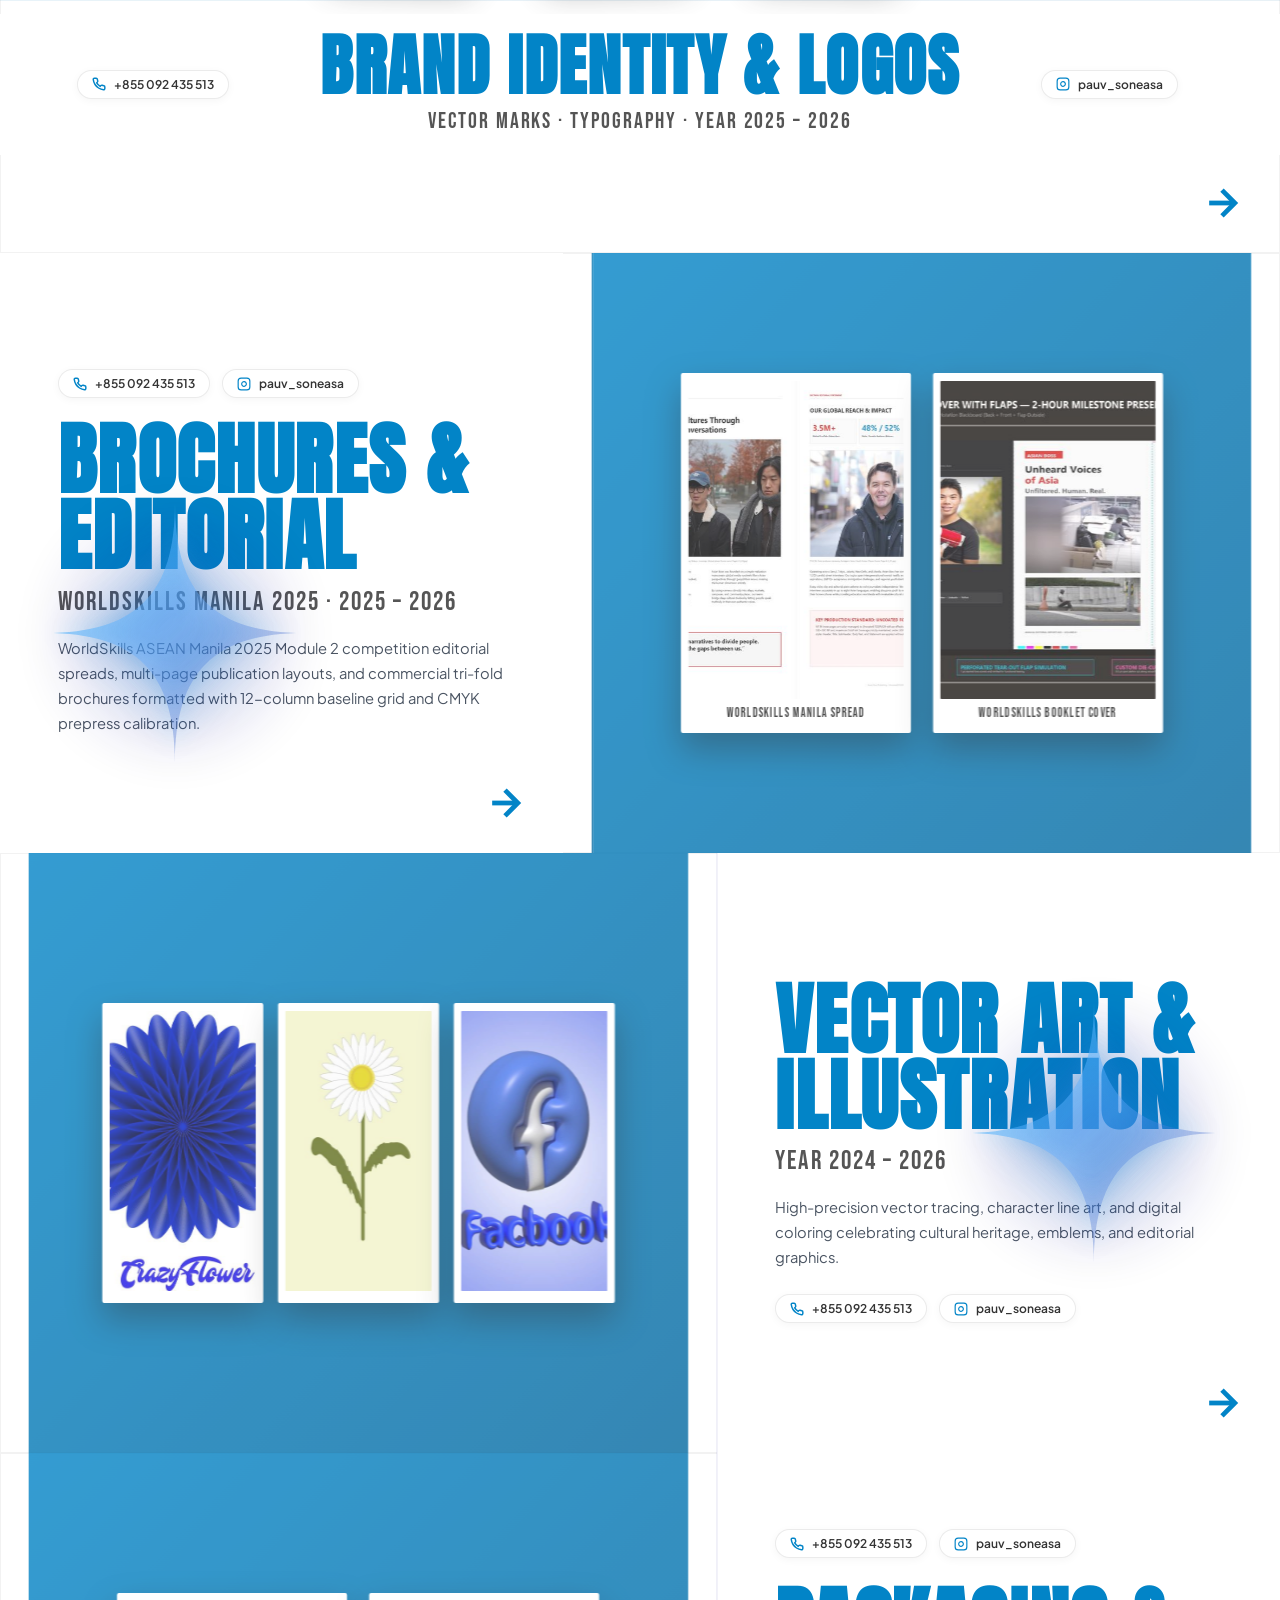
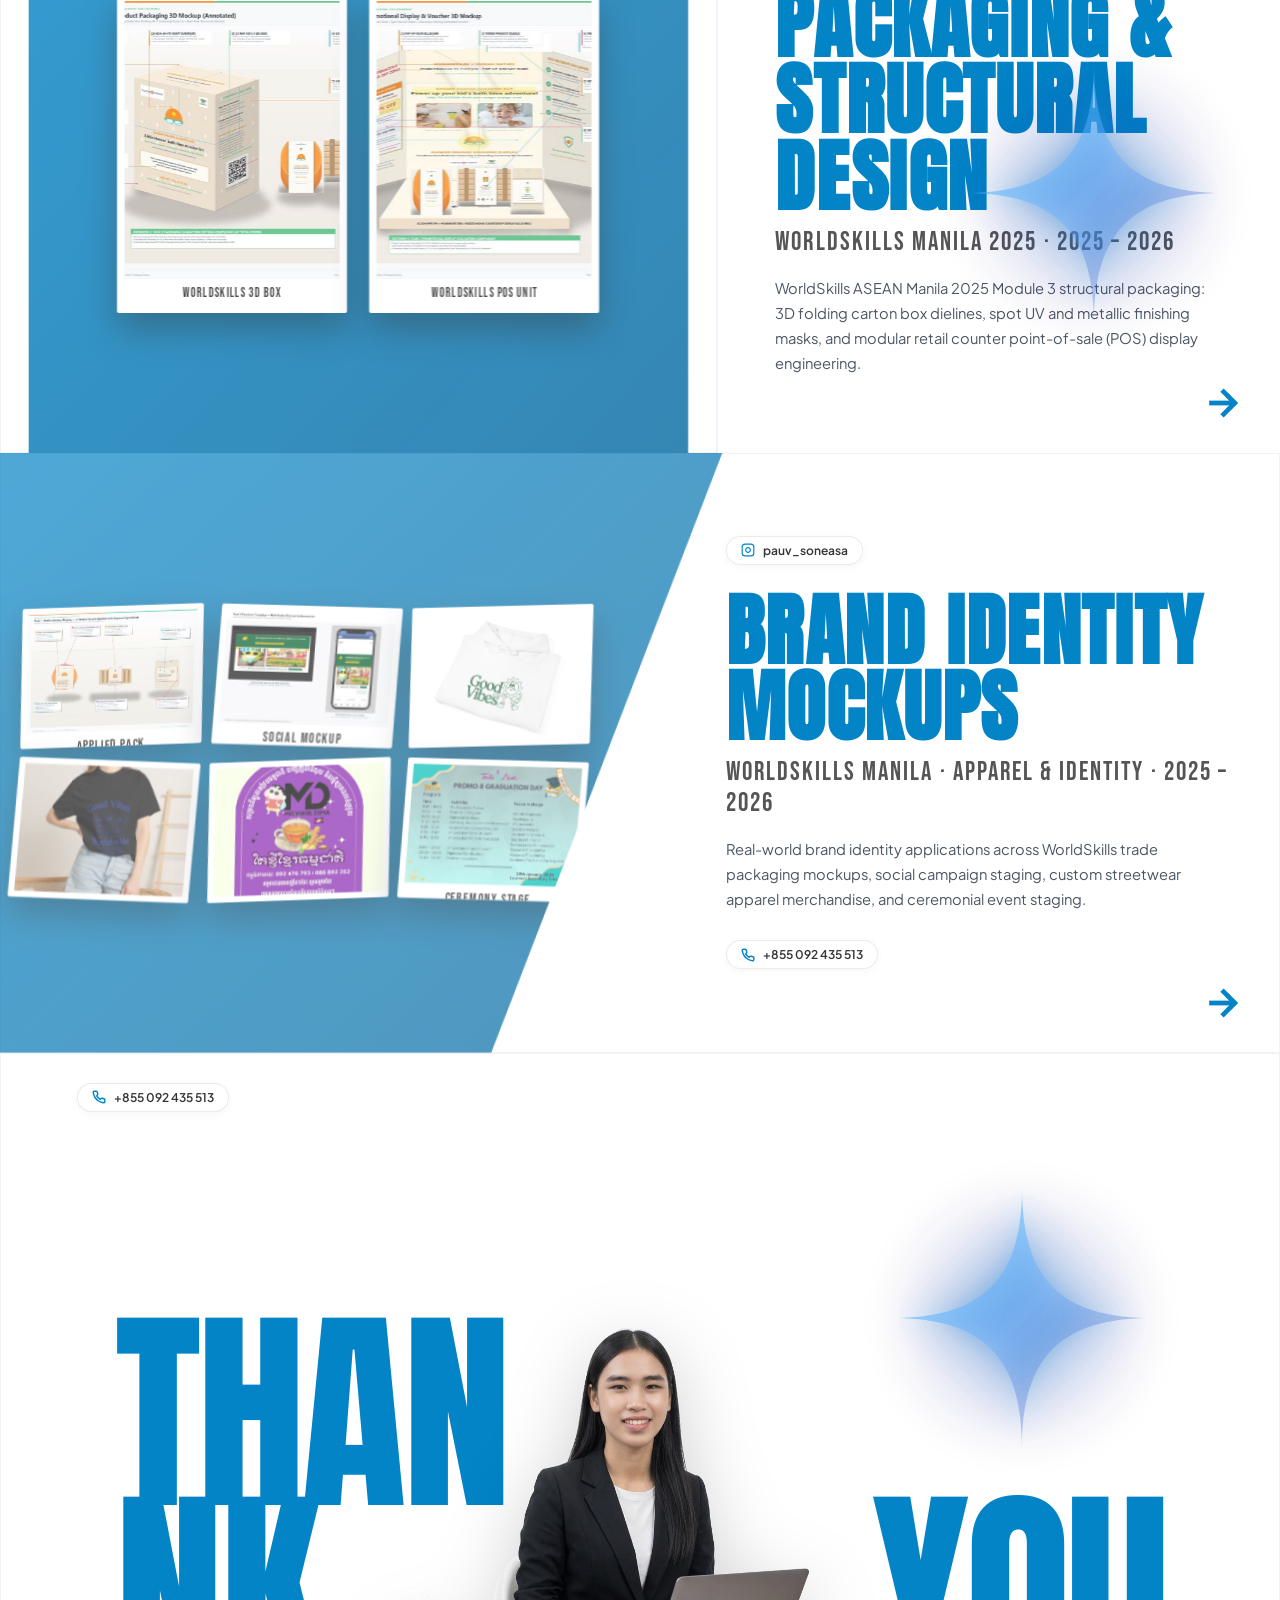
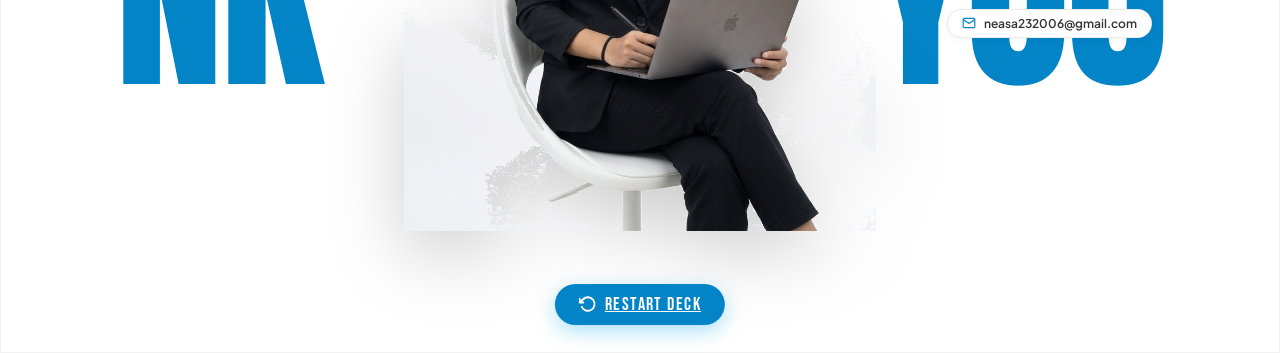
==== commit 20af58cf: "Replace teammate legacy artworks with Pauv Soneasa authentic artworks and solo attribution" ====
--- a/deck.html
+++ b/deck.html
@@ -169,20 +169,20 @@
     <div class="h-red-band">
       <div class="grid-4-polaroids">
         <div class="card-frame" data-id="1">
-          <img src="./assets/artworks/thumbs/artwork_03_thumb.jpg" alt="Campaign 1">
-          <div class="card-caption">Beauty Series</div>
+          <img src="./assets/images/my-artwork/thumbs/cheese_corn_portrait_01.jpg" alt="Cheese Corn Snack Poster">
+          <div class="card-caption">Cheese Corn Snack</div>
         </div>
         <div class="card-frame" data-id="3">
-          <img src="./assets/artworks/thumbs/artwork_05_thumb.jpg" alt="Campaign 2">
-          <div class="card-caption">Sneaker Care</div>
+          <img src="./assets/images/my-artwork/thumbs/matcha_drink_poster.jpg" alt="Matcha Drink Poster">
+          <div class="card-caption">Matcha Beverage</div>
         </div>
         <div class="card-frame" data-id="4">
-          <img src="./assets/artworks/thumbs/artwork_06_thumb.jpg" alt="Campaign 3">
-          <div class="card-caption">Culinary Feast</div>
-        </div>
-        <div class="card-frame" data-id="5">
-          <img src="./assets/artworks/thumbs/artwork_07_thumb.jpg" alt="Campaign 4">
-          <div class="card-caption">Lunar New Year</div>
+          <img src="./assets/images/my-artwork/thumbs/coffee_milk_poster.jpg" alt="Coffee Milk Poster">
+          <div class="card-caption">Coffee Milk Cafe</div>
+        </div>
+        <div class="card-frame" data-id="7">
+          <img src="./assets/images/my-artwork/thumbs/skincare_ad_poster.jpg" alt="Radiant Skincare Poster">
+          <div class="card-caption">Skincare Brand</div>
         </div>
       </div>
     </div>
@@ -228,21 +228,21 @@
 
     <div class="h-red-band" style="height: 65%;">
       <div class="grid-4-polaroids">
-        <div class="card-frame" data-id="4">
-          <img src="./assets/artworks/thumbs/artwork_06_thumb.jpg" alt="Culinary Photo 1">
-          <div class="card-caption">Tbal Khmer Fish</div>
-        </div>
-        <div class="card-frame" data-id="8">
-          <img src="./assets/artworks/thumbs/artwork_10_thumb.jpg" alt="Culinary Photo 2">
-          <div class="card-caption">Kroung Meung Spice</div>
-        </div>
-        <div class="card-frame" data-id="11">
-          <img src="./assets/artworks/thumbs/artwork_13_thumb.jpg" alt="Culinary Photo 3">
-          <div class="card-caption">FMCG Retail Pack</div>
-        </div>
-        <div class="card-frame" data-id="1">
-          <img src="./assets/artworks/thumbs/artwork_03_thumb.jpg" alt="Culinary Photo 4">
-          <div class="card-caption">BG Cream Staging</div>
+        <div class="card-frame" data-id="2">
+          <img src="./assets/images/my-artwork/thumbs/cheese_corn_landscape_01.jpg" alt="Cheese Corn Landscape Banner">
+          <div class="card-caption">Cheese Corn Staging</div>
+        </div>
+        <div class="card-frame" data-id="17">
+          <img src="./assets/images/my-artwork/thumbs/beverage_social_01.jpg" alt="Artisan Beverage">
+          <div class="card-caption">Artisan Beverage</div>
+        </div>
+        <div class="card-frame" data-id="15">
+          <img src="./assets/images/my-artwork/thumbs/asian_food_fest_poster.jpg" alt="Asian Food Festival">
+          <div class="card-caption">Asian Food Fest</div>
+        </div>
+        <div class="card-frame" data-id="17">
+          <img src="./assets/images/my-artwork/thumbs/dessert_social_01.jpg" alt="Dessert Staging">
+          <div class="card-caption">Dessert Staging</div>
         </div>
       </div>
     </div>
@@ -337,20 +337,20 @@
   <section class="slide-section slide-h-top-red" id="slide-7">
     <div class="h-red-band" style="height: 65%;">
       <div class="grid-art-gallery">
-        <div class="card-frame" data-id="1"><img src="./assets/artworks/thumbs/artwork_01_thumb.jpg" alt="Art 1"></div>
-        <div class="card-frame" data-id="2"><img src="./assets/artworks/thumbs/artwork_02_thumb.jpg" alt="Art 2"></div>
-        <div class="card-frame" data-id="3"><img src="./assets/artworks/thumbs/artwork_03_thumb.jpg" alt="Art 3"></div>
-        <div class="card-frame" data-id="4"><img src="./assets/artworks/thumbs/artwork_05_thumb.jpg" alt="Art 4"></div>
-        <div class="card-frame" data-id="5"><img src="./assets/artworks/thumbs/artwork_07_thumb.jpg" alt="Art 5"></div>
-        <div class="card-frame" data-id="7"><img src="./assets/artworks/thumbs/artwork_09_thumb.jpg" alt="Art 6"></div>
-        <div class="card-frame" data-id="8"><img src="./assets/artworks/thumbs/artwork_10_thumb.jpg" alt="Art 7"></div>
-        <div class="card-frame" data-id="10"><img src="./assets/artworks/thumbs/artwork_12_thumb.jpg" alt="Art 8"></div>
-        <div class="card-frame" data-id="11"><img src="./assets/artworks/thumbs/artwork_13_thumb.jpg" alt="Art 9"></div>
-        <div class="card-frame" data-id="12"><img src="./assets/artworks/thumbs/artwork_14_thumb.jpg" alt="Art 10"></div>
-        <div class="card-frame" data-id="14"><img src="./assets/artworks/thumbs/artwork_16_thumb.jpg" alt="Art 11"></div>
-        <div class="card-frame" data-id="15"><img src="./assets/artworks/thumbs/artwork_17_thumb.jpg" alt="Art 12"></div>
-        <div class="card-frame" data-id="16"><img src="./assets/artworks/thumbs/artwork_18_thumb.jpg" alt="Art 13"></div>
-        <div class="card-frame" data-id="17"><img src="./assets/artworks/thumbs/artwork_19_thumb.jpg" alt="Art 14"></div>
+        <div class="card-frame" data-id="1"><img src="./assets/images/my-artwork/thumbs/cheese_corn_portrait_02.jpg" alt="Cheese Corn Series"></div>
+        <div class="card-frame" data-id="14"><img src="./assets/images/my-artwork/thumbs/matcha_promo_banner.jpg" alt="Matcha Promo Banner"></div>
+        <div class="card-frame" data-id="3"><img src="./assets/images/my-artwork/thumbs/green_matcha_story.jpg" alt="Green Matcha Story"></div>
+        <div class="card-frame" data-id="15"><img src="./assets/images/my-artwork/thumbs/asian_food_fest_poster.jpg" alt="Asian Food Fest"></div>
+        <div class="card-frame" data-id="16"><img src="./assets/images/my-artwork/thumbs/gray_minimalist_poster.jpg" alt="Minimalist Art"></div>
+        <div class="card-frame" data-id="13"><img src="./assets/images/my-artwork/thumbs/vector_character_01.jpg" alt="Vector Character"></div>
+        <div class="card-frame" data-id="13"><img src="./assets/images/my-artwork/thumbs/vector_portrait_04.jpg" alt="Vector Portrait"></div>
+        <div class="card-frame" data-id="13"><img src="./assets/images/my-artwork/thumbs/vector_lineart_05.jpg" alt="Vector Line Art"></div>
+        <div class="card-frame" data-id="12"><img src="./assets/images/my-artwork/thumbs/merch_sweatshirt_front.jpg" alt="Sweatshirt Design"></div>
+        <div class="card-frame" data-id="12"><img src="./assets/images/my-artwork/thumbs/merch_tshirt_mockup.jpg" alt="T-Shirt Mockup"></div>
+        <div class="card-frame" data-id="8"><img src="./assets/images/my-artwork/thumbs/graduation_ceremony_01.jpg" alt="Graduation Ceremony"></div>
+        <div class="card-frame" data-id="9"><img src="./assets/images/my-artwork/thumbs/fablab_stem_poster.jpg" alt="FABLAB STEM Poster"></div>
+        <div class="card-frame" data-id="10"><img src="./assets/images/my-artwork/thumbs/debate_competition_poster.jpg" alt="Debate Competition"></div>
+        <div class="card-frame" data-id="11"><img src="./assets/images/my-artwork/thumbs/certificate_appreciation.jpg" alt="Appreciation Certificate"></div>
       </div>
     </div>
 
@@ -378,12 +378,12 @@
   <section class="slide-section slide-v-left-red" id="slide-8">
     <div class="v-red-pane">
       <div class="grid-story-cards" style="grid-template-columns: repeat(3, 1fr); max-width: 520px;">
-        <div class="card-frame" data-id="1" style="aspect-ratio: 1/1; height: 140px;"><img src="./assets/artworks/thumbs/artwork_03_thumb.jpg" alt="Feed 1"></div>
-        <div class="card-frame" data-id="3" style="aspect-ratio: 1/1; height: 140px;"><img src="./assets/artworks/thumbs/artwork_05_thumb.jpg" alt="Feed 2"></div>
-        <div class="card-frame" data-id="4" style="aspect-ratio: 1/1; height: 140px;"><img src="./assets/artworks/thumbs/artwork_06_thumb.jpg" alt="Feed 3"></div>
-        <div class="card-frame" data-id="5" style="aspect-ratio: 1/1; height: 140px;"><img src="./assets/artworks/thumbs/artwork_07_thumb.jpg" alt="Feed 4"></div>
-        <div class="card-frame" data-id="8" style="aspect-ratio: 1/1; height: 140px;"><img src="./assets/artworks/thumbs/artwork_10_thumb.jpg" alt="Feed 5"></div>
-        <div class="card-frame" data-id="11" style="aspect-ratio: 1/1; height: 140px;"><img src="./assets/artworks/thumbs/artwork_13_thumb.jpg" alt="Feed 6"></div>
+        <div class="card-frame" data-id="17" style="aspect-ratio: 1/1; height: 140px;"><img src="./assets/images/my-artwork/thumbs/beverage_social_01.jpg" alt="Artisan Drink 1"></div>
+        <div class="card-frame" data-id="17" style="aspect-ratio: 1/1; height: 140px;"><img src="./assets/images/my-artwork/thumbs/beverage_social_02.jpg" alt="Artisan Drink 2"></div>
+        <div class="card-frame" data-id="17" style="aspect-ratio: 1/1; height: 140px;"><img src="./assets/images/my-artwork/thumbs/dessert_social_01.jpg" alt="Dessert Special"></div>
+        <div class="card-frame" data-id="15" style="aspect-ratio: 1/1; height: 140px;"><img src="./assets/images/my-artwork/thumbs/culinary_social_02.jpg" alt="Culinary Special"></div>
+        <div class="card-frame" data-id="1" style="aspect-ratio: 1/1; height: 140px;"><img src="./assets/images/my-artwork/thumbs/food_social_03.jpg" alt="Cheese Corn Snack"></div>
+        <div class="card-frame" data-id="7" style="aspect-ratio: 1/1; height: 140px;"><img src="./assets/images/my-artwork/thumbs/lifestyle_social_04.jpg" alt="Beauty Ritual"></div>
       </div>
     </div>
 
@@ -400,7 +400,7 @@
       <h2 class="v-slide-title">Social Media Feed Design</h2>
       <p class="v-slide-sub">Year 2025 &ndash; 2026</p>
       <p class="v-slide-desc">
-        High-engagement social media feed posters, carousel banners, and commercial campaign layouts designed for lifestyle brands, culinary venues, and retail services.
+        High-engagement social media feed posters, square menu drops, and commercial promotional layouts crafted for beverage brands, culinary venues, and lifestyle products.
       </p>
 
       <a href="#slide-9" class="slide-arrow-btn" aria-label="Next Slide">
@@ -415,14 +415,14 @@
   <section class="slide-section slide-v-left-red" id="slide-9">
     <div class="v-red-pane">
       <div class="grid-story-cards">
-        <div class="card-frame" data-id="1"><img src="./assets/artworks/thumbs/artwork_01_thumb.jpg" alt="Story 1"></div>
-        <div class="card-frame" data-id="2"><img src="./assets/artworks/thumbs/artwork_02_thumb.jpg" alt="Story 2"></div>
-        <div class="card-frame" data-id="3"><img src="./assets/artworks/thumbs/artwork_03_thumb.jpg" alt="Story 3"></div>
-        <div class="card-frame" data-id="5"><img src="./assets/artworks/thumbs/artwork_05_thumb.jpg" alt="Story 4"></div>
-        <div class="card-frame" data-id="6"><img src="./assets/artworks/thumbs/artwork_06_thumb.jpg" alt="Story 5"></div>
-        <div class="card-frame" data-id="7"><img src="./assets/artworks/thumbs/artwork_07_thumb.jpg" alt="Story 6"></div>
-        <div class="card-frame" data-id="9"><img src="./assets/artworks/thumbs/artwork_11_thumb.jpg" alt="Story 7"></div>
-        <div class="card-frame" data-id="17"><img src="./assets/artworks/thumbs/artwork_19_thumb.jpg" alt="Story 8"></div>
+        <div class="card-frame" data-id="3"><img src="./assets/images/my-artwork/thumbs/green_matcha_story.jpg" alt="Matcha Story"></div>
+        <div class="card-frame" data-id="14"><img src="./assets/images/my-artwork/thumbs/matcha_promo_banner.jpg" alt="Matcha Promo"></div>
+        <div class="card-frame" data-id="1"><img src="./assets/images/my-artwork/thumbs/cheese_corn_portrait_01.jpg" alt="Cheese Corn 1"></div>
+        <div class="card-frame" data-id="1"><img src="./assets/images/my-artwork/thumbs/cheese_corn_portrait_03.jpg" alt="Cheese Corn 2"></div>
+        <div class="card-frame" data-id="1"><img src="./assets/images/my-artwork/thumbs/cheese_corn_portrait_04.jpg" alt="Cheese Corn 3"></div>
+        <div class="card-frame" data-id="4"><img src="./assets/images/my-artwork/thumbs/coffee_milk_poster.jpg" alt="Coffee Milk"></div>
+        <div class="card-frame" data-id="7"><img src="./assets/images/my-artwork/thumbs/skincare_ad_poster.jpg" alt="Skincare Story"></div>
+        <div class="card-frame" data-id="16"><img src="./assets/images/my-artwork/thumbs/gray_minimalist_poster.jpg" alt="Minimalist Poster"></div>
       </div>
     </div>
 
@@ -454,12 +454,12 @@
   <section class="slide-section slide-h-top-white" id="slide-10">
     <div class="h-red-band" style="height: 65%;">
       <div class="grid-logo-cards">
-        <div class="card-frame" data-id="16"><img src="./assets/artworks/thumbs/artwork_18_thumb.jpg" alt="CSL Logo"></div>
-        <div class="card-frame" data-id="15"><img src="./assets/artworks/thumbs/artwork_17_thumb.jpg" alt="BRT Logo"></div>
+        <div class="card-frame" data-id="6"><img src="./assets/images/my-artwork/thumbs/logo_frame_station.jpg" alt="Frame Station Logo"></div>
+        <div class="card-frame" data-id="5"><img src="./assets/images/my-artwork/thumbs/logo_organic_cosmetics.jpg" alt="Organic Cosmetic Logo"></div>
         <div class="card-frame" data-id="18" data-project="18" data-full-img="./assets/images/worldskills/web/wsa_m1_logo_display.jpg" data-cat="WORLDSKILLS IDENTITY" data-client="WorldSkills ASEAN Manila 2025" data-desc="WorldSkills ASEAN Manila 2025 Corporate Vector Logo System: Precision geometry, clear space boundary, and monochrome variations."><img src="./assets/images/worldskills/thumbs/wsa_m1_logo_display.jpg" alt="WorldSkills Manila Logo"></div>
-        <div class="card-frame" data-id="13"><img src="./assets/artworks/thumbs/artwork_15_thumb.jpg" alt="Jobs Phnom Penh"></div>
-        <div class="card-frame" data-id="3"><img src="./assets/artworks/thumbs/artwork_05_thumb.jpg" alt="BSL Monogram"></div>
-        <div class="card-frame" data-id="6"><img src="./assets/artworks/thumbs/artwork_08_thumb.jpg" alt="Official Stamp"></div>
+        <div class="card-frame" data-id="5"><img src="./assets/images/my-artwork/thumbs/logo_packaging_seal.jpg" alt="Packaging Seal"></div>
+        <div class="card-frame" data-id="6"><img src="./assets/images/my-artwork/thumbs/logo_creative_mind.jpg" alt="Creative Emblem"></div>
+        <div class="card-frame" data-id="6"><img src="./assets/images/my-artwork/thumbs/logo_geometric_01.jpg" alt="Geometric Mark"></div>
       </div>
     </div>
 
@@ -526,9 +526,9 @@
   <section class="slide-section slide-v-left-red" id="slide-12">
     <div class="v-red-pane">
       <div style="display: flex; gap: 16px;">
-        <div class="card-frame" data-id="7" style="width: 175px; height: 300px;"><img src="./assets/artworks/thumbs/artwork_09_thumb.jpg" alt="Vector 1"></div>
-        <div class="card-frame" data-id="14" style="width: 175px; height: 300px;"><img src="./assets/artworks/thumbs/artwork_16_thumb.jpg" alt="Vector 2"></div>
-        <div class="card-frame" data-id="12" style="width: 175px; height: 300px;"><img src="./assets/artworks/thumbs/artwork_14_thumb.jpg" alt="Vector 3"></div>
+        <div class="card-frame" data-id="13" style="width: 175px; height: 300px;"><img src="./assets/images/my-artwork/thumbs/vector_character_01.jpg" alt="Vector Character Art"></div>
+        <div class="card-frame" data-id="13" style="width: 175px; height: 300px;"><img src="./assets/images/my-artwork/thumbs/vector_portrait_04.jpg" alt="Vector Portrait"></div>
+        <div class="card-frame" data-id="13" style="width: 175px; height: 300px;"><img src="./assets/images/my-artwork/thumbs/vector_lineart_05.jpg" alt="Vector Line Art"></div>
       </div>
     </div>
 
@@ -601,10 +601,10 @@
       <div class="grid-mockup-cards">
         <div class="card-frame" data-id="20" data-project="20" data-full-img="./assets/images/worldskills/web/wsa_m3_applied_mockup.jpg" data-cat="WORLDSKILLS MOCKUP" data-client="WorldSkills ASEAN Manila 2025" data-desc="WorldSkills ASEAN Manila 2025 Module 3: Structural applied packaging mockup showing realistic paperboard texture and finish."><img src="./assets/images/worldskills/thumbs/wsa_m3_applied_mockup.jpg" alt="WorldSkills Applied Pack Mockup"><div class="card-caption">Applied Pack</div></div>
         <div class="card-frame" data-id="18" data-project="18" data-full-img="./assets/images/worldskills/web/wsa_m1_social_mockup.jpg" data-cat="WORLDSKILLS SOCIAL" data-client="WorldSkills ASEAN Manila 2025" data-desc="WorldSkills ASEAN Manila 2025 Module 1: Official social campaign feed mockup and digital asset layout."><img src="./assets/images/worldskills/thumbs/wsa_m1_social_mockup.jpg" alt="WorldSkills Social Feed Mockup"><div class="card-caption">Social Mockup</div></div>
-        <div class="card-frame" data-id="16"><img src="./assets/artworks/thumbs/artwork_18_thumb.jpg" alt="Logo Stamp Mockup"><div class="card-caption">Stamp Mockup</div></div>
-        <div class="card-frame" data-id="15"><img src="./assets/artworks/thumbs/artwork_17_thumb.jpg" alt="ID Card Mockup"><div class="card-caption">ID Badge Mockup</div></div>
-        <div class="card-frame" data-id="6"><img src="./assets/artworks/thumbs/artwork_08_thumb.jpg" alt="Brochure Mockup"><div class="card-caption">Brochure Mockup</div></div>
-        <div class="card-frame" data-id="9"><img src="./assets/artworks/thumbs/artwork_11_thumb.jpg" alt="I-Stand Mockup"><div class="card-caption">I-Stand Mockup</div></div>
+        <div class="card-frame" data-id="12"><img src="./assets/images/my-artwork/thumbs/merch_sweatshirt_front.jpg" alt="Sweatshirt Mockup"><div class="card-caption">Sweatshirt Mockup</div></div>
+        <div class="card-frame" data-id="12"><img src="./assets/images/my-artwork/thumbs/merch_tshirt_mockup.jpg" alt="T-Shirt Mockup"><div class="card-caption">T-Shirt Mockup</div></div>
+        <div class="card-frame" data-id="5"><img src="./assets/images/my-artwork/thumbs/logo_packaging_seal.jpg" alt="Packaging Seal"><div class="card-caption">Seal Sticker</div></div>
+        <div class="card-frame" data-id="8"><img src="./assets/images/my-artwork/thumbs/graduation_ceremony_02.jpg" alt="Ceremonial Mockup"><div class="card-caption">Ceremony Stage</div></div>
       </div>
     </div>
 
@@ -614,9 +614,9 @@
       </div>
 
       <h2 class="v-slide-title">Brand Identity Mockups</h2>
-      <p class="v-slide-sub">WorldSkills Manila &middot; Corporate Media &middot; 2025 &ndash; 2026</p>
+      <p class="v-slide-sub">WorldSkills Manila &middot; Apparel &amp; Identity &middot; 2025 &ndash; 2026</p>
       <p class="v-slide-desc">
-        Real-world brand identity applications across WorldSkills trade packaging mockups, digital campaigns, RFID corporate lanyards, luxury business cards, and exhibition promotional stands.
+        Real-world brand identity applications across WorldSkills trade packaging mockups, social campaign staging, custom streetwear apparel merchandise, and ceremonial event staging.
       </p>
 
       <div class="contact-pills" style="margin-top: 28px;">
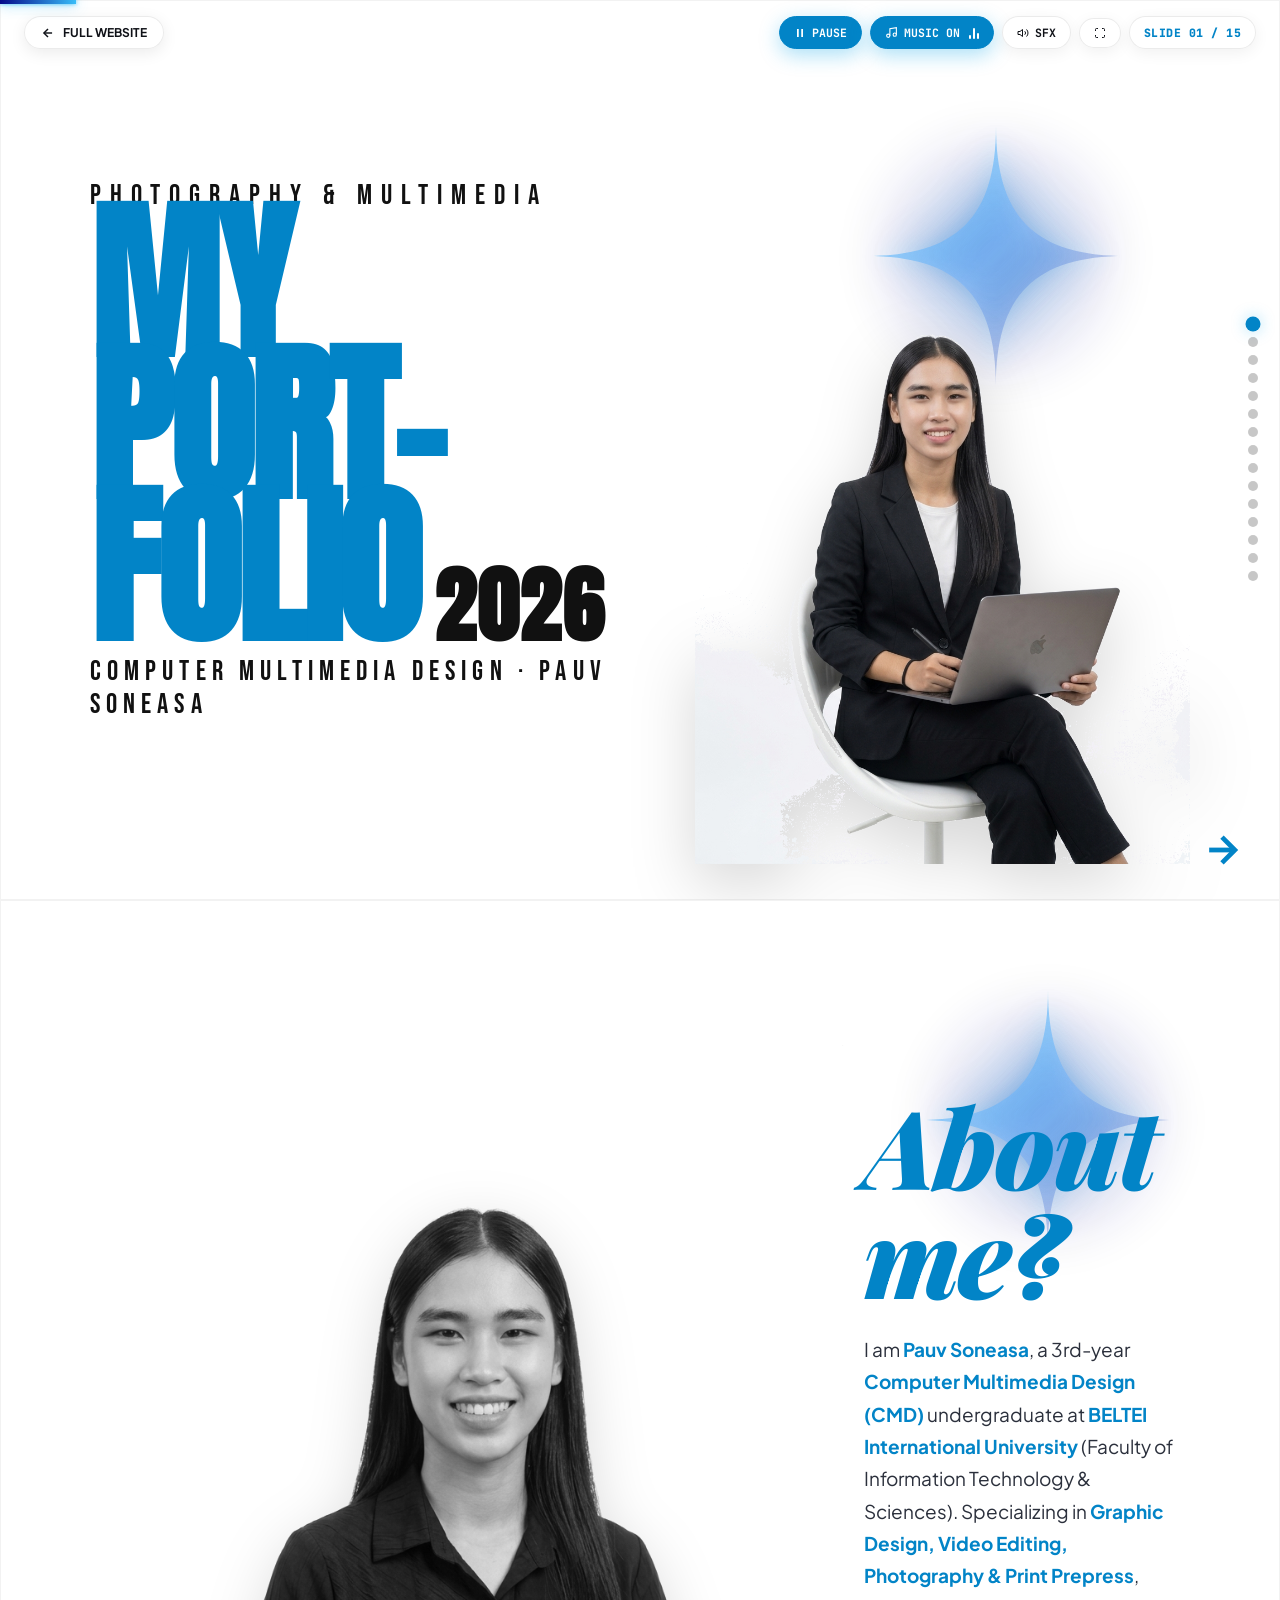
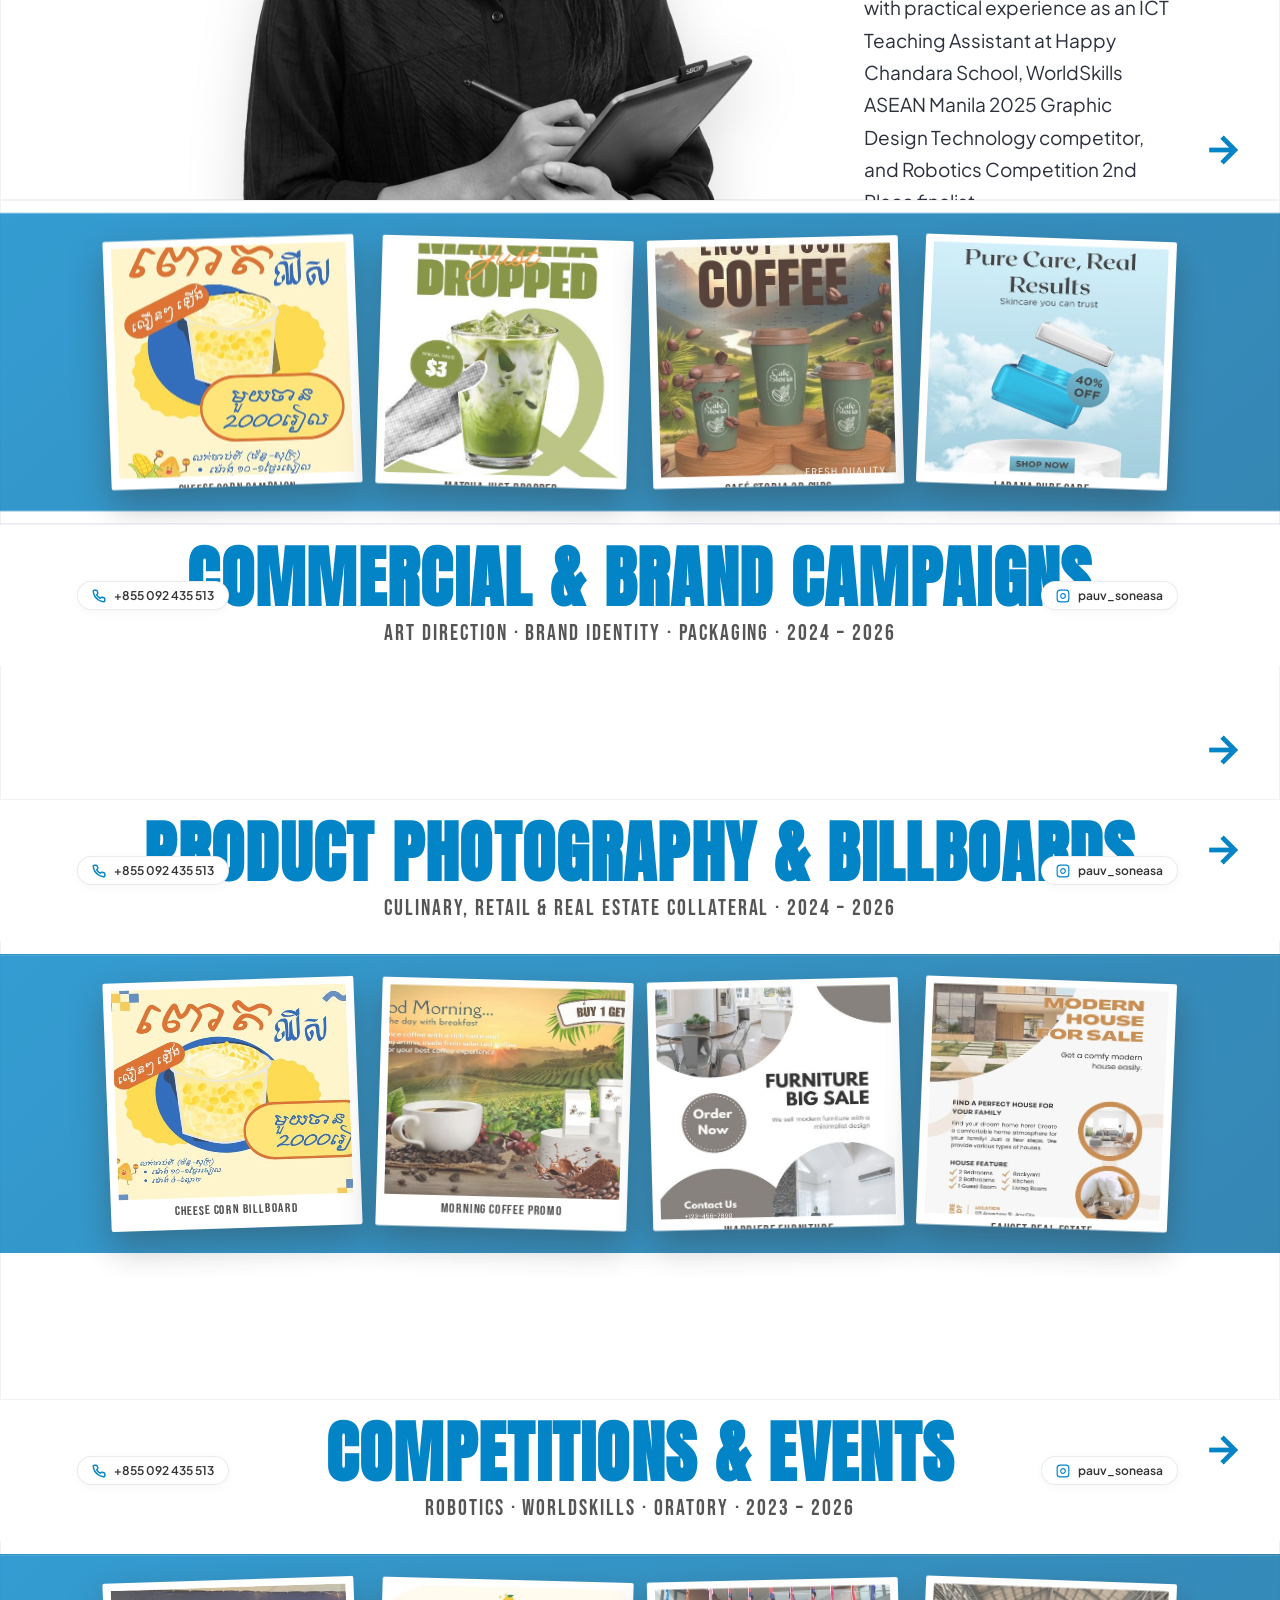
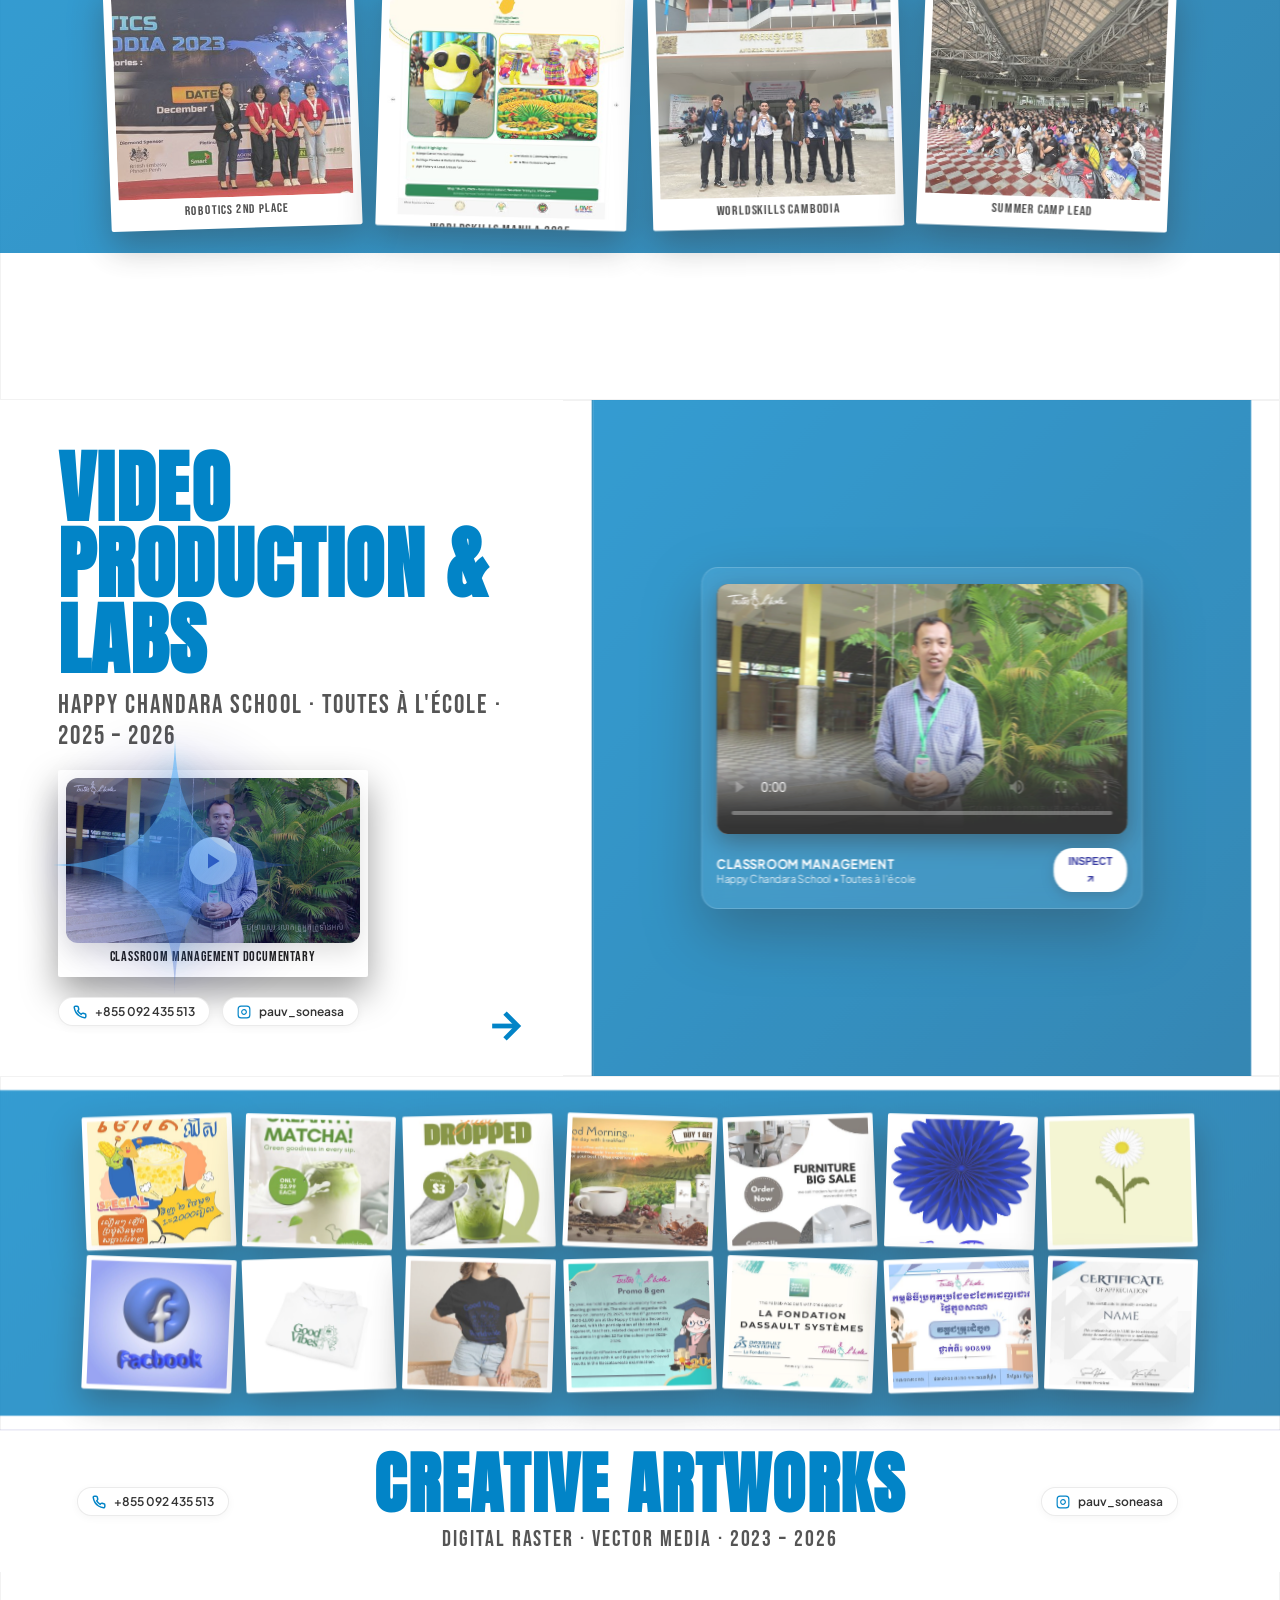
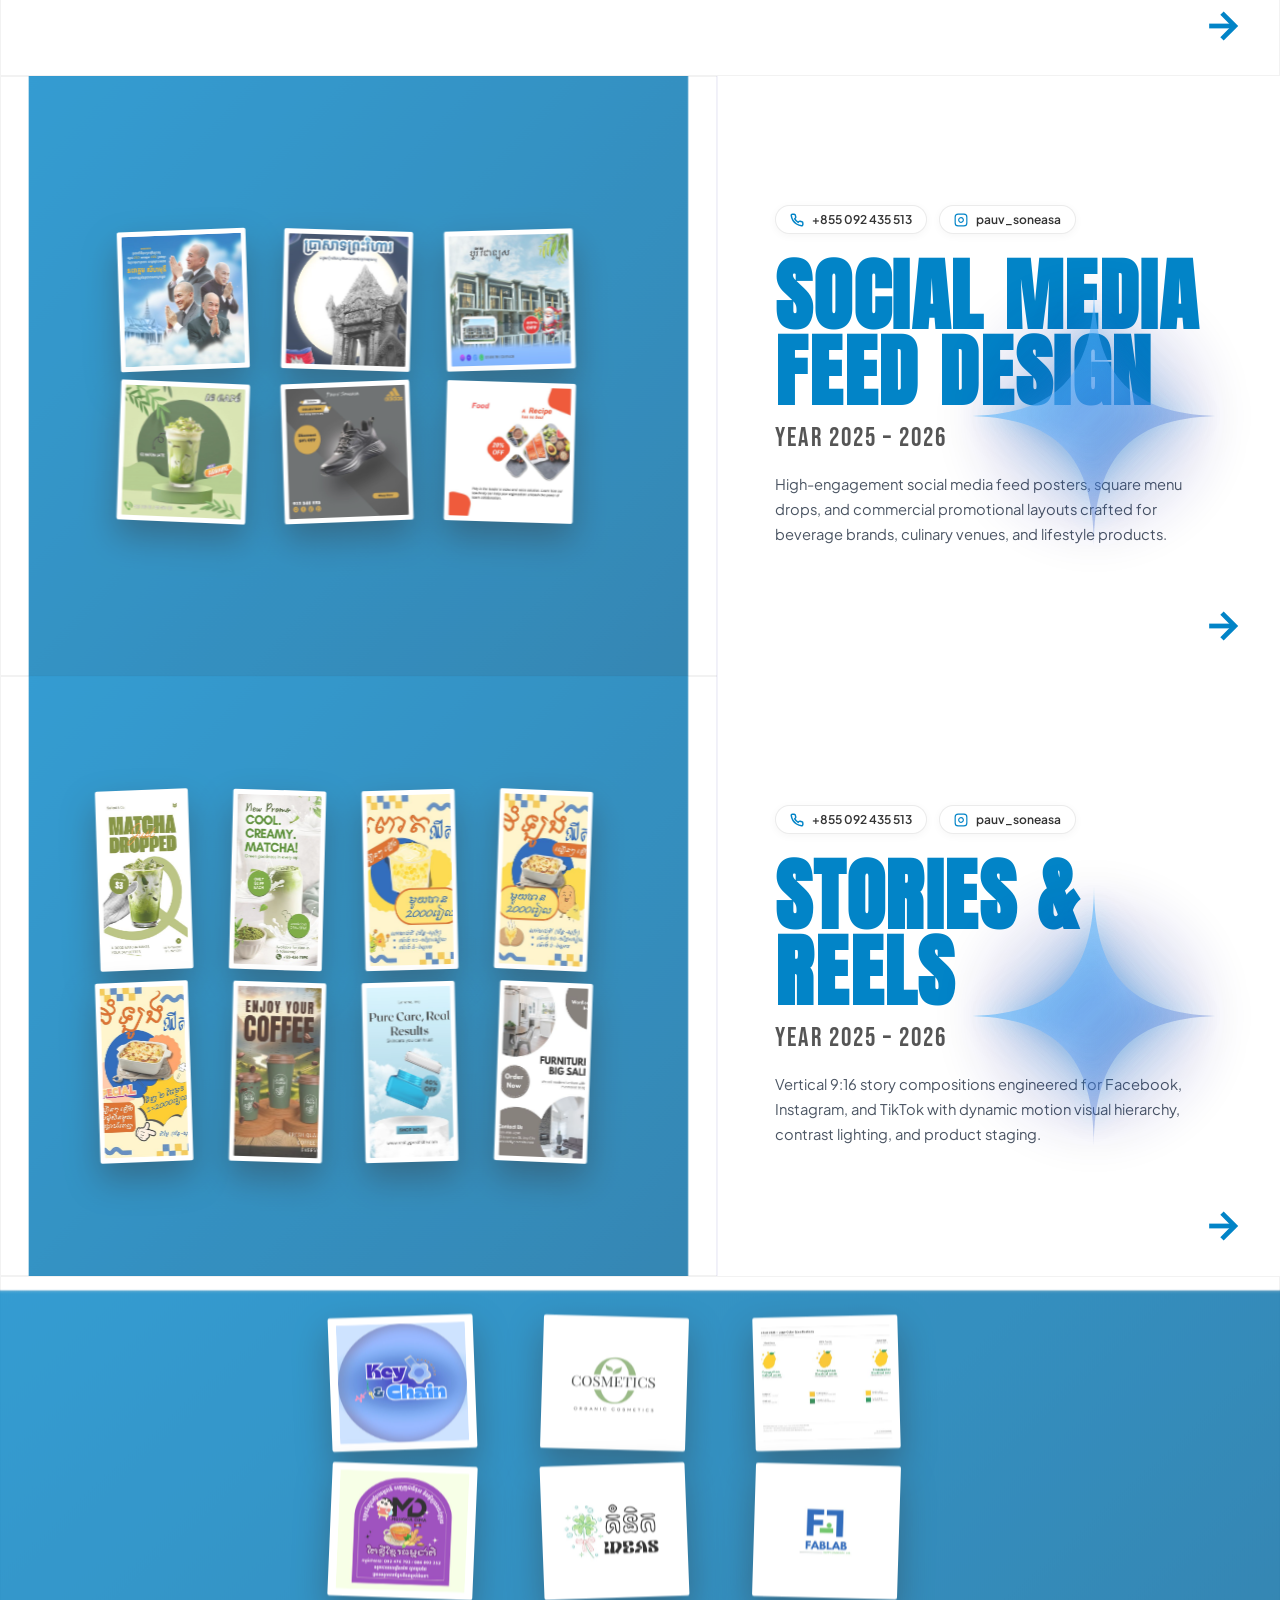
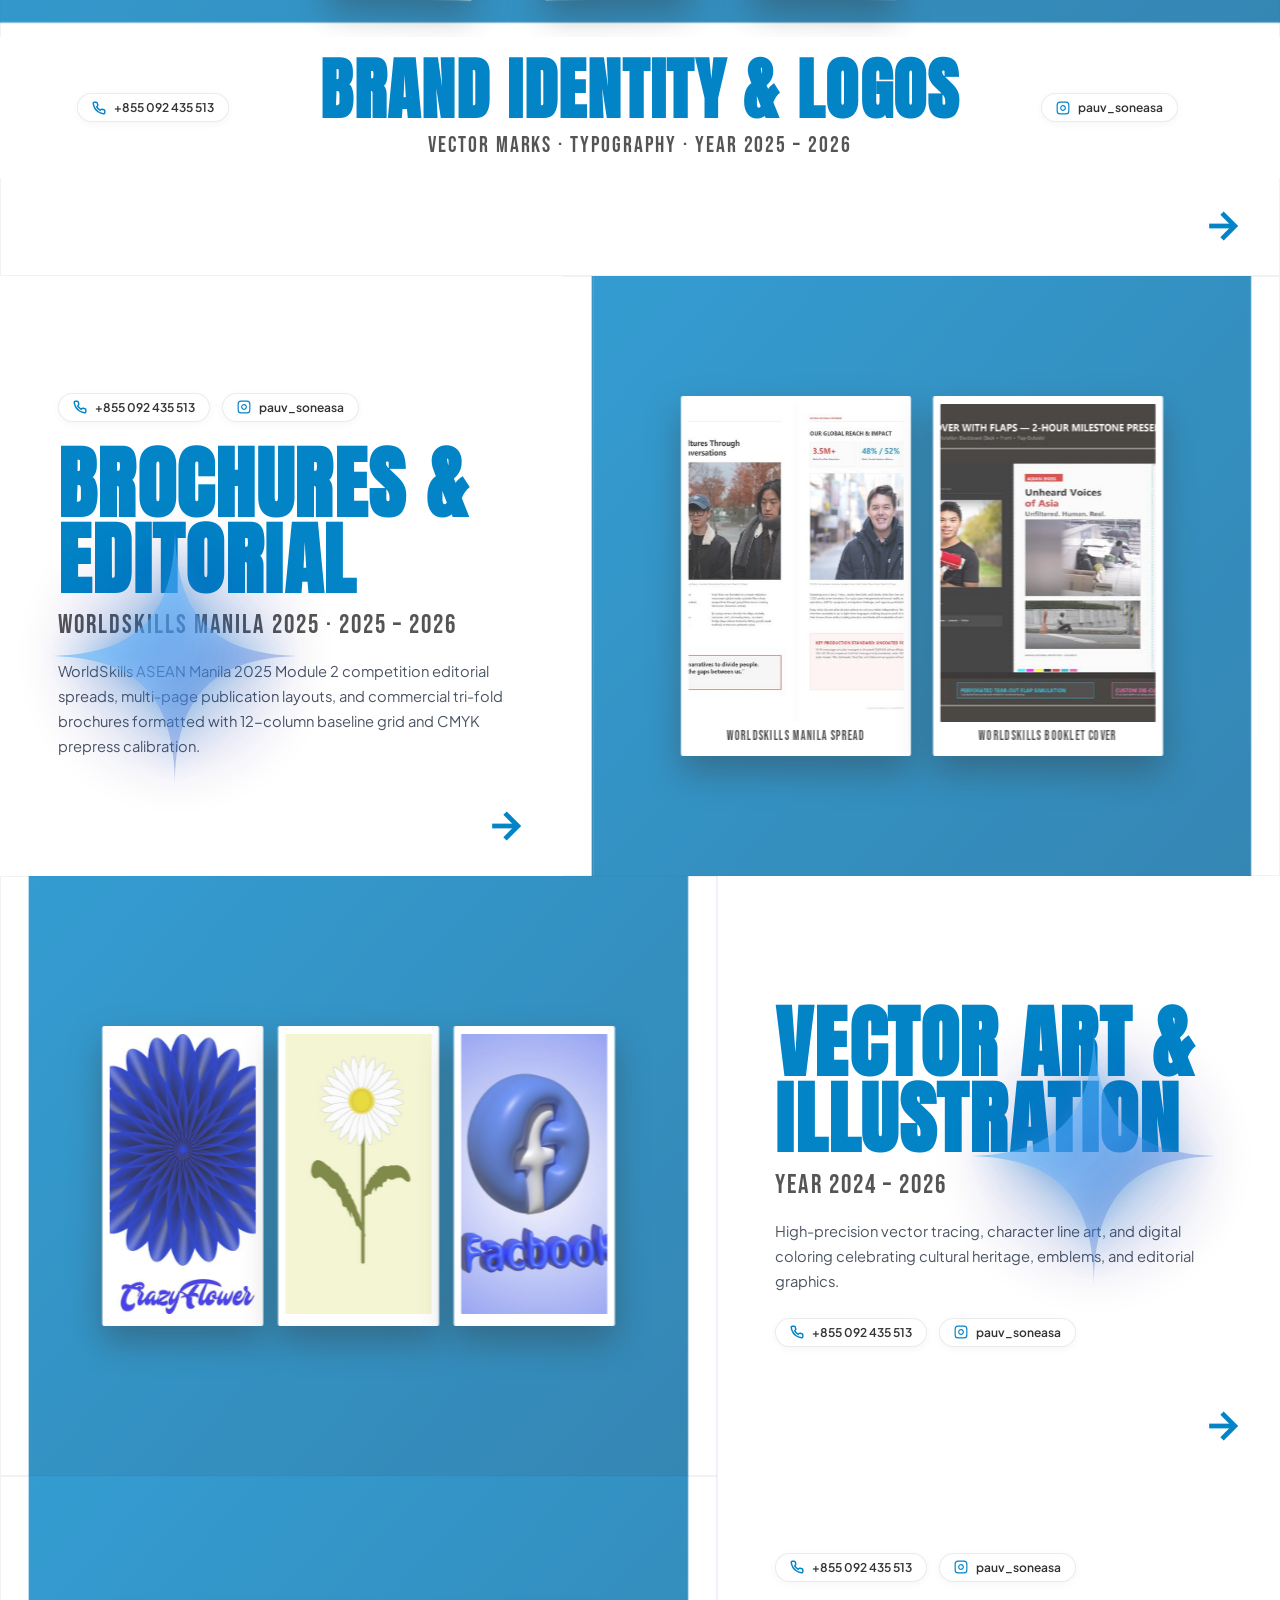
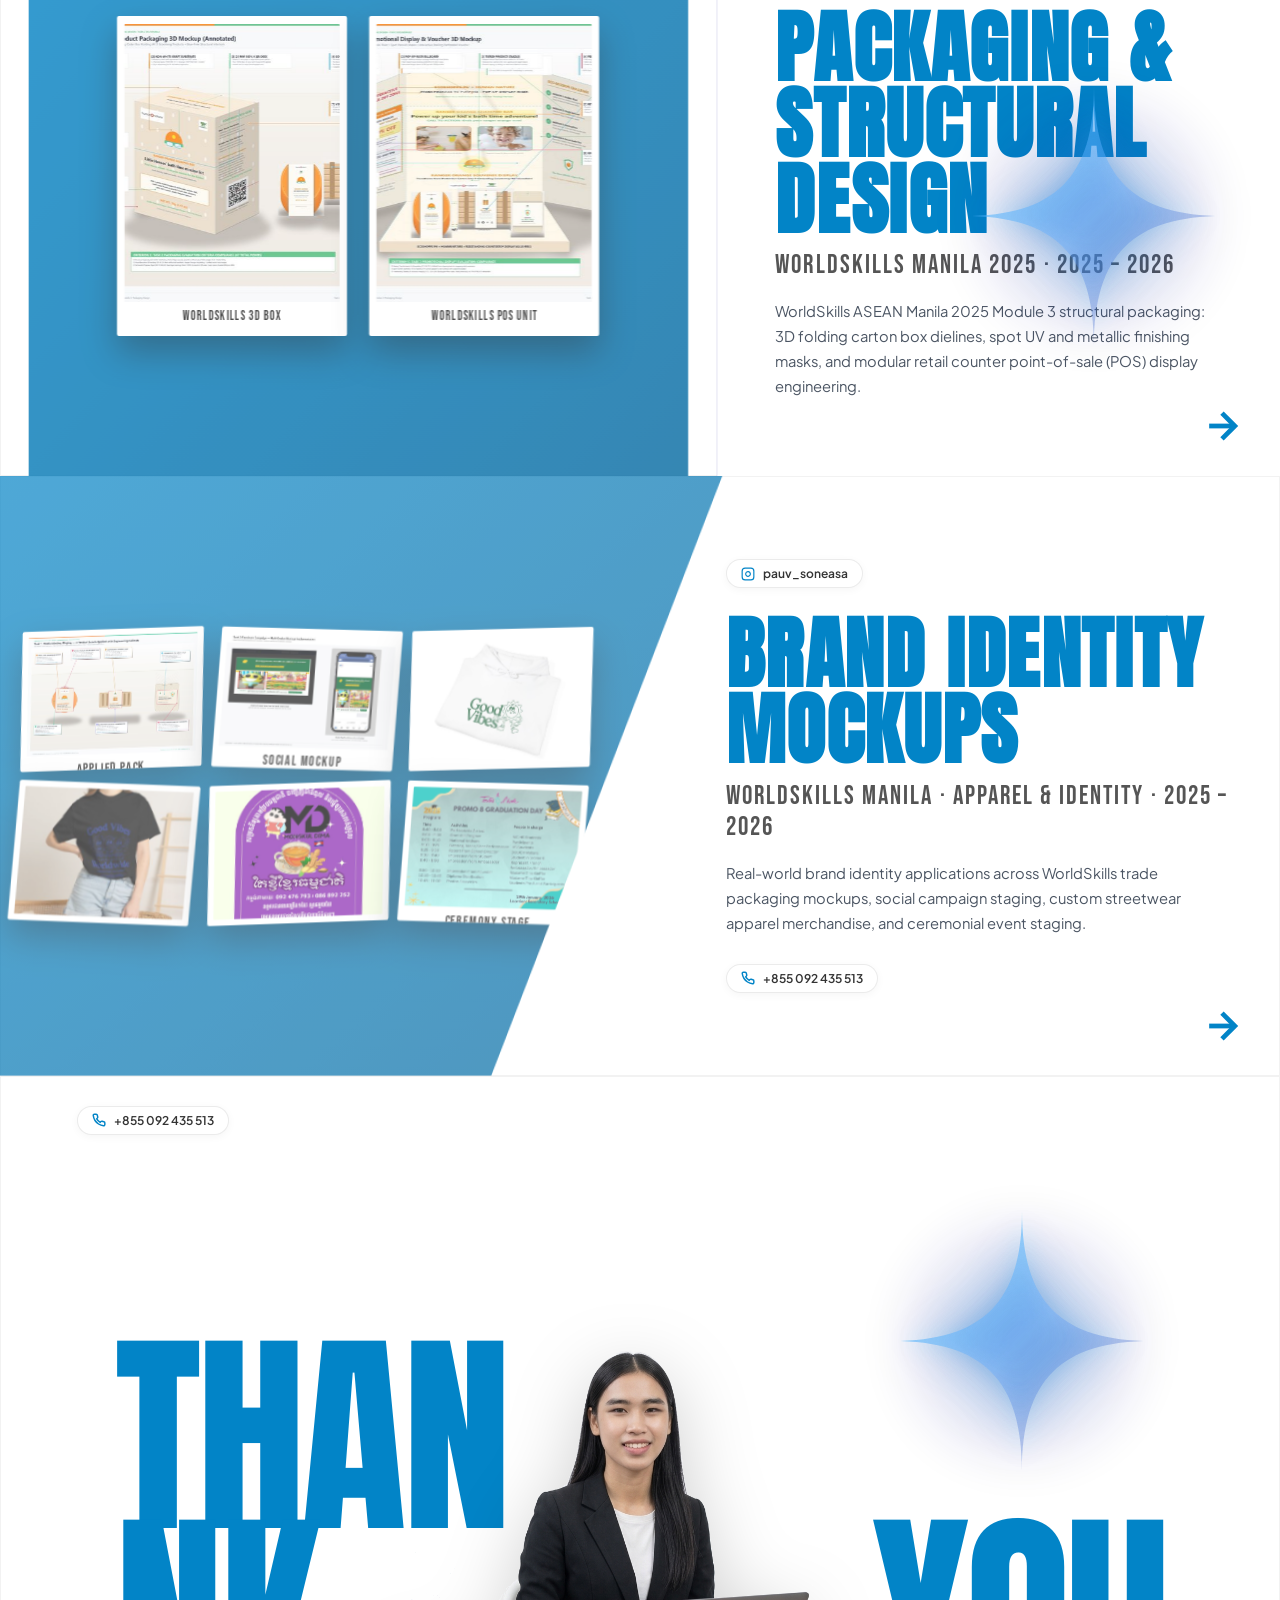
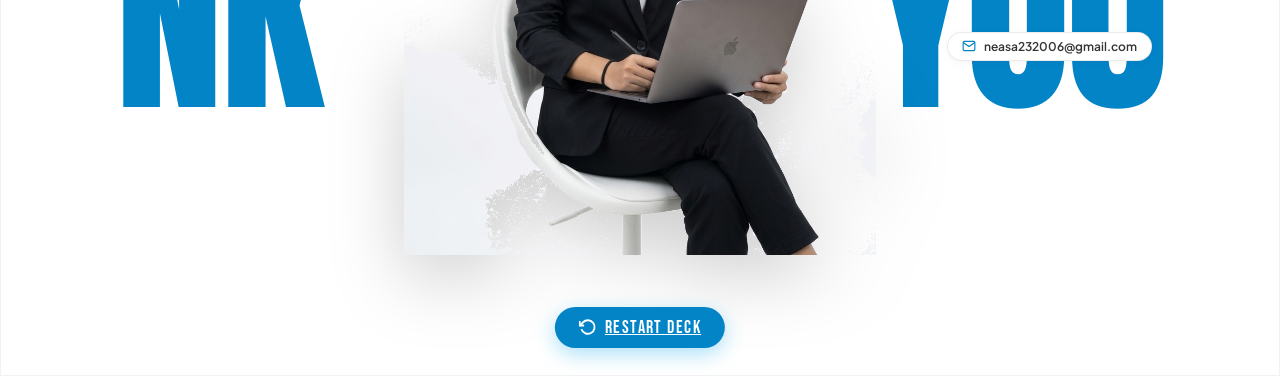
==== commit ccbb5d77: "feat: integrate compressed video documentary and authentic artwork metadata across portfolio and pre" ====
--- a/deck.html
+++ b/deck.html
@@ -170,19 +170,19 @@
       <div class="grid-4-polaroids">
         <div class="card-frame" data-id="1">
           <img src="./assets/images/my-artwork/thumbs/cheese_corn_portrait_01.jpg" alt="Cheese Corn Snack Poster">
-          <div class="card-caption">Cheese Corn Snack</div>
-        </div>
-        <div class="card-frame" data-id="3">
-          <img src="./assets/images/my-artwork/thumbs/matcha_drink_poster.jpg" alt="Matcha Drink Poster">
-          <div class="card-caption">Matcha Beverage</div>
+          <div class="card-caption">Cheese Corn Campaign</div>
         </div>
         <div class="card-frame" data-id="4">
-          <img src="./assets/images/my-artwork/thumbs/coffee_milk_poster.jpg" alt="Coffee Milk Poster">
-          <div class="card-caption">Coffee Milk Cafe</div>
+          <img src="./assets/images/my-artwork/thumbs/green_matcha_story.jpg" alt="Salford & Co. Matcha Just Dropped">
+          <div class="card-caption">Matcha Just Dropped</div>
+        </div>
+        <div class="card-frame" data-id="5">
+          <img src="./assets/images/my-artwork/thumbs/coffee_milk_poster.jpg" alt="Café Storia Coffee Poster">
+          <div class="card-caption">Café Storia 3D Cups</div>
         </div>
         <div class="card-frame" data-id="7">
-          <img src="./assets/images/my-artwork/thumbs/skincare_ad_poster.jpg" alt="Radiant Skincare Poster">
-          <div class="card-caption">Skincare Brand</div>
+          <img src="./assets/images/my-artwork/thumbs/skincare_ad_poster.jpg" alt="Larana Skincare Poster">
+          <div class="card-caption">Larana Pure Care</div>
         </div>
       </div>
     </div>
@@ -214,8 +214,8 @@
         <span class="c-pill"><svg viewBox="0 0 24 24" fill="none" stroke="currentColor" stroke-width="2.5"><path d="M22 16.92v3a2 2 0 0 1-2.18 2 19.79 19.79 0 0 1-8.63-3.07 19.5 19.5 0 0 1-6-6 19.79 19.79 0 0 1-3.07-8.67A2 2 0 0 1 4.11 2h3a2 2 0 0 1 2 1.72 12.84 12.84 0 0 0 .7 2.81 2 2 0 0 1-.45 2.11L8.09 9.91a16 16 0 0 0 6 6l1.27-1.27a2 2 0 0 1 2.11-.45 12.84 12.84 0 0 0 2.81.7A2 2 0 0 1 22 16.92z"></path></svg>+855 092 435 513</span>
       </div>
 
-      <h2 class="h-slide-title">Product Photography</h2>
-      <p class="h-slide-sub">Culinary, Retail &amp; FMCG Packaging &middot; 2024 &ndash; 2026</p>
+      <h2 class="h-slide-title">Product Photography &amp; Billboards</h2>
+      <p class="h-slide-sub">Culinary, Retail &amp; Real Estate Collateral &middot; 2024 &ndash; 2026</p>
 
       <div class="contact-pills" style="position: absolute; right: 8vw;">
         <span class="c-pill"><svg viewBox="0 0 24 24" fill="none" stroke="currentColor" stroke-width="2"><rect x="2" y="2" width="20" height="20" rx="5" ry="5"></rect><path d="M16 11.37A4 4 0 1 1 12.63 8 4 4 0 0 1 16 11.37z"></path></svg>pauv_soneasa</span>
@@ -230,19 +230,19 @@
       <div class="grid-4-polaroids">
         <div class="card-frame" data-id="2">
           <img src="./assets/images/my-artwork/thumbs/cheese_corn_landscape_01.jpg" alt="Cheese Corn Landscape Banner">
-          <div class="card-caption">Cheese Corn Staging</div>
-        </div>
-        <div class="card-frame" data-id="17">
-          <img src="./assets/images/my-artwork/thumbs/beverage_social_01.jpg" alt="Artisan Beverage">
-          <div class="card-caption">Artisan Beverage</div>
-        </div>
-        <div class="card-frame" data-id="15">
-          <img src="./assets/images/my-artwork/thumbs/asian_food_fest_poster.jpg" alt="Asian Food Festival">
-          <div class="card-caption">Asian Food Fest</div>
-        </div>
-        <div class="card-frame" data-id="17">
-          <img src="./assets/images/my-artwork/thumbs/dessert_social_01.jpg" alt="Dessert Staging">
-          <div class="card-caption">Dessert Staging</div>
+          <div class="card-caption">Cheese Corn Billboard</div>
+        </div>
+        <div class="card-frame" data-id="6">
+          <img src="./assets/images/my-artwork/thumbs/asian_food_fest_poster.jpg" alt="Artisan Breakfast Coffee">
+          <div class="card-caption">Morning Coffee Promo</div>
+        </div>
+        <div class="card-frame" data-id="8">
+          <img src="./assets/images/my-artwork/thumbs/gray_minimalist_poster.jpg" alt="Wardiere Modern Furniture">
+          <div class="card-caption">Wardiere Furniture</div>
+        </div>
+        <div class="card-frame" data-id="9">
+          <img src="./assets/images/my-artwork/thumbs/culinary_festival_poster.jpg" alt="Fauget Modern House For Sale">
+          <div class="card-caption">Fauget Real Estate</div>
         </div>
       </div>
     </div>
@@ -292,7 +292,7 @@
   </section>
 
   <!-- ===================================================================
-       SLIDE 6: LEADERSHIP & CREATIVE LABS (EXACT MATCH)
+       SLIDE 6: VIDEO PRODUCTION & FIELD LEADERSHIP (EXACT MATCH)
        =================================================================== -->
   <section class="slide-section slide-v-left-white" id="slide-6">
     <div class="v-white-pane">
@@ -300,11 +300,19 @@
         <svg viewBox="0 0 100 100"><path d="M50 0 C50 35 65 50 100 50 C65 50 50 65 50 100 C50 65 35 50 0 50 C35 50 50 35 50 0 Z"/></svg>
       </div>
 
-      <h2 class="v-slide-title">Field Leadership &amp; Labs</h2>
-      <p class="v-slide-sub">Youth Summer Camp &middot; Design Thinking &middot; 2023 &ndash; 2026</p>
-
-      <div class="card-frame" data-full-img="./assets/images/summer camp/web/IMG_6209.jpg" data-cat="YOUTH SUMMER CAMP" data-client="Technology Camp 2024" data-desc="Youth Technology & Leadership Summer Camp: Collaborative engineering workshops, outdoor challenges, and team innovation projects." style="width: 280px; height: 180px; margin-bottom: 24px;">
-        <img src="./assets/images/summer camp/thumbs/IMG_6209.jpg" alt="Summer Camp Activity">
+      <h2 class="v-slide-title">Video Production &amp; Labs</h2>
+      <p class="v-slide-sub">Happy Chandara School &middot; Toutes &agrave; l'&eacute;cole &middot; 2025 &ndash; 2026</p>
+
+      <div class="card-frame" data-id="3" data-project="3" style="width: 310px; max-width: 92%; margin-bottom: 20px; cursor: pointer;">
+        <div style="position: relative; border-radius: 12px; overflow: hidden; box-shadow: 0 10px 24px rgba(0,0,0,0.12);">
+          <img src="./assets/video/classroom_management_thumb.jpg" alt="Classroom Management Documentary">
+          <div style="position: absolute; inset: 0; background: rgba(4,9,138,0.25); display: flex; align-items: center; justify-content: center;">
+            <div style="width: 48px; height: 48px; border-radius: 50%; background: #ffffff; color: #04098a; display: flex; align-items: center; justify-content: center; box-shadow: 0 4px 15px rgba(0,0,0,0.3);">
+              <svg width="20" height="20" viewBox="0 0 24 24" fill="currentColor"><polygon points="6 3 20 12 6 21 6 3"></polygon></svg>
+            </div>
+          </div>
+        </div>
+        <div class="card-caption">Classroom Management Documentary</div>
       </div>
 
       <div class="contact-pills">
@@ -317,15 +325,21 @@
       </a>
     </div>
 
-    <div class="v-red-pane">
-      <div style="display: flex; gap: 20px;">
-        <div class="card-frame" data-full-img="./assets/images/competitions/web/workshop_fb_img_1686049170737.jpg" data-cat="WORKSHOP LABS" data-client="Creative Mentorship" data-desc="Design Thinking & Team Collaboration Workshop: Rapid prototyping and digital packaging sprint." style="width: 240px; height: 350px;">
-          <img src="./assets/images/competitions/thumbs/workshop_fb_img_1686049170737.jpg" alt="Design Thinking Workshop">
-          <div class="card-caption">Design Labs</div>
-        </div>
-        <div class="card-frame" data-full-img="./assets/images/competitions/web/event_img_1886.jpg" data-cat="ACADEMIC HONORS" data-client="BELTEI International Univ" data-desc="Campus 1 Academic Awarding Ceremony honoring foundation year excellence." style="width: 240px; height: 350px;">
-          <img src="./assets/images/competitions/thumbs/event_img_1886.jpg" alt="BELTEI Award Ceremony">
-          <div class="card-caption">Campus Ceremony</div>
+    <div class="v-red-pane" style="display: flex; flex-direction: column; align-items: center; justify-content: center; padding: 24px;">
+      <div style="width: 100%; max-width: 480px; background: rgba(255,255,255,0.08); padding: 16px; border-radius: 18px; border: 1px solid rgba(255,255,255,0.18); backdrop-filter: blur(10px); box-shadow: 0 24px 60px rgba(0,0,0,0.35);">
+        <video controls playsinline preload="metadata" poster="./assets/video/classroom_management_thumb.jpg" style="width: 100%; aspect-ratio: 16/9; border-radius: 12px; display: block; background: #000; box-shadow: 0 8px 25px rgba(0,0,0,0.45); outline: none;">
+          <source src="./assets/video/classroom_management_project.mp4" type="video/mp4">
+          Your browser does not support the video tag.
+        </video>
+        <div style="display: flex; justify-content: space-between; align-items: center; margin-top: 14px; color: #ffffff;">
+          <div>
+            <div style="font-family: var(--font-display); font-size: 13px; font-weight: 700; letter-spacing: 0.5px;">CLASSROOM MANAGEMENT</div>
+            <div style="font-size: 11px; opacity: 0.85;">Happy Chandara School &bull; Toutes &agrave; l'&eacute;cole</div>
+          </div>
+          <button class="inspect-btn-pill card-frame" data-id="3" data-project="3" style="padding: 7px 16px; font-size: 11px; font-weight: 700; background: #ffffff; color: #04098a; border: none; border-radius: 20px; cursor: pointer; display: flex; align-items: center; gap: 6px; box-shadow: 0 4px 12px rgba(0,0,0,0.2);">
+            <span>INSPECT</span>
+            <svg width="12" height="12" viewBox="0 0 24 24" fill="none" stroke="currentColor" stroke-width="2.5"><line x1="7" y1="17" x2="17" y2="7"></line><polyline points="7 7 17 7 17 17"></polyline></svg>
+          </button>
         </div>
       </div>
     </div>
@@ -338,19 +352,19 @@
     <div class="h-red-band" style="height: 65%;">
       <div class="grid-art-gallery">
         <div class="card-frame" data-id="1"><img src="./assets/images/my-artwork/thumbs/cheese_corn_portrait_02.jpg" alt="Cheese Corn Series"></div>
-        <div class="card-frame" data-id="14"><img src="./assets/images/my-artwork/thumbs/matcha_promo_banner.jpg" alt="Matcha Promo Banner"></div>
-        <div class="card-frame" data-id="3"><img src="./assets/images/my-artwork/thumbs/green_matcha_story.jpg" alt="Green Matcha Story"></div>
-        <div class="card-frame" data-id="15"><img src="./assets/images/my-artwork/thumbs/asian_food_fest_poster.jpg" alt="Asian Food Fest"></div>
-        <div class="card-frame" data-id="16"><img src="./assets/images/my-artwork/thumbs/gray_minimalist_poster.jpg" alt="Minimalist Art"></div>
-        <div class="card-frame" data-id="13"><img src="./assets/images/my-artwork/thumbs/vector_character_01.jpg" alt="Vector Character"></div>
-        <div class="card-frame" data-id="13"><img src="./assets/images/my-artwork/thumbs/vector_portrait_04.jpg" alt="Vector Portrait"></div>
-        <div class="card-frame" data-id="13"><img src="./assets/images/my-artwork/thumbs/vector_lineart_05.jpg" alt="Vector Line Art"></div>
-        <div class="card-frame" data-id="12"><img src="./assets/images/my-artwork/thumbs/merch_sweatshirt_front.jpg" alt="Sweatshirt Design"></div>
-        <div class="card-frame" data-id="12"><img src="./assets/images/my-artwork/thumbs/merch_tshirt_mockup.jpg" alt="T-Shirt Mockup"></div>
-        <div class="card-frame" data-id="8"><img src="./assets/images/my-artwork/thumbs/graduation_ceremony_01.jpg" alt="Graduation Ceremony"></div>
-        <div class="card-frame" data-id="9"><img src="./assets/images/my-artwork/thumbs/fablab_stem_poster.jpg" alt="FABLAB STEM Poster"></div>
-        <div class="card-frame" data-id="10"><img src="./assets/images/my-artwork/thumbs/debate_competition_poster.jpg" alt="Debate Competition"></div>
-        <div class="card-frame" data-id="11"><img src="./assets/images/my-artwork/thumbs/certificate_appreciation.jpg" alt="Appreciation Certificate"></div>
+        <div class="card-frame" data-id="4"><img src="./assets/images/my-artwork/thumbs/matcha_promo_banner.jpg" alt="Matcha Promo Banner"></div>
+        <div class="card-frame" data-id="4"><img src="./assets/images/my-artwork/thumbs/green_matcha_story.jpg" alt="Green Matcha Story"></div>
+        <div class="card-frame" data-id="6"><img src="./assets/images/my-artwork/thumbs/asian_food_fest_poster.jpg" alt="Artisan Breakfast Coffee"></div>
+        <div class="card-frame" data-id="8"><img src="./assets/images/my-artwork/thumbs/gray_minimalist_poster.jpg" alt="Wardiere Modern Furniture"></div>
+        <div class="card-frame" data-id="20"><img src="./assets/images/my-artwork/thumbs/vector_character_01.jpg" alt="Vector Character"></div>
+        <div class="card-frame" data-id="20"><img src="./assets/images/my-artwork/thumbs/vector_portrait_04.jpg" alt="Vector Portrait"></div>
+        <div class="card-frame" data-id="20"><img src="./assets/images/my-artwork/thumbs/vector_lineart_05.jpg" alt="Vector Line Art"></div>
+        <div class="card-frame" data-id="19"><img src="./assets/images/my-artwork/thumbs/merch_sweatshirt_front.jpg" alt="Sweatshirt Design"></div>
+        <div class="card-frame" data-id="19"><img src="./assets/images/my-artwork/thumbs/merch_tshirt_mockup.jpg" alt="T-Shirt Mockup"></div>
+        <div class="card-frame" data-id="18"><img src="./assets/images/my-artwork/thumbs/graduation_ceremony_01.jpg" alt="Graduation Ceremony"></div>
+        <div class="card-frame" data-id="15"><img src="./assets/images/my-artwork/thumbs/fablab_stem_poster.jpg" alt="FABLAB STEM Poster"></div>
+        <div class="card-frame" data-id="17"><img src="./assets/images/my-artwork/thumbs/debate_competition_poster.jpg" alt="Debate Competition"></div>
+        <div class="card-frame" data-id="14"><img src="./assets/images/my-artwork/thumbs/certificate_appreciation.jpg" alt="Appreciation Certificate"></div>
       </div>
     </div>
 
@@ -378,10 +392,10 @@
   <section class="slide-section slide-v-left-red" id="slide-8">
     <div class="v-red-pane">
       <div class="grid-story-cards" style="grid-template-columns: repeat(3, 1fr); max-width: 520px;">
-        <div class="card-frame" data-id="17" style="aspect-ratio: 1/1; height: 140px;"><img src="./assets/images/my-artwork/thumbs/beverage_social_01.jpg" alt="Artisan Drink 1"></div>
-        <div class="card-frame" data-id="17" style="aspect-ratio: 1/1; height: 140px;"><img src="./assets/images/my-artwork/thumbs/beverage_social_02.jpg" alt="Artisan Drink 2"></div>
-        <div class="card-frame" data-id="17" style="aspect-ratio: 1/1; height: 140px;"><img src="./assets/images/my-artwork/thumbs/dessert_social_01.jpg" alt="Dessert Special"></div>
-        <div class="card-frame" data-id="15" style="aspect-ratio: 1/1; height: 140px;"><img src="./assets/images/my-artwork/thumbs/culinary_social_02.jpg" alt="Culinary Special"></div>
+        <div class="card-frame" data-id="4" style="aspect-ratio: 1/1; height: 140px;"><img src="./assets/images/my-artwork/thumbs/beverage_social_01.jpg" alt="Artisan Drink 1"></div>
+        <div class="card-frame" data-id="4" style="aspect-ratio: 1/1; height: 140px;"><img src="./assets/images/my-artwork/thumbs/beverage_social_02.jpg" alt="Artisan Drink 2"></div>
+        <div class="card-frame" data-id="6" style="aspect-ratio: 1/1; height: 140px;"><img src="./assets/images/my-artwork/thumbs/dessert_social_01.jpg" alt="Dessert Special"></div>
+        <div class="card-frame" data-id="6" style="aspect-ratio: 1/1; height: 140px;"><img src="./assets/images/my-artwork/thumbs/culinary_social_02.jpg" alt="Culinary Special"></div>
         <div class="card-frame" data-id="1" style="aspect-ratio: 1/1; height: 140px;"><img src="./assets/images/my-artwork/thumbs/food_social_03.jpg" alt="Cheese Corn Snack"></div>
         <div class="card-frame" data-id="7" style="aspect-ratio: 1/1; height: 140px;"><img src="./assets/images/my-artwork/thumbs/lifestyle_social_04.jpg" alt="Beauty Ritual"></div>
       </div>
@@ -415,14 +429,14 @@
   <section class="slide-section slide-v-left-red" id="slide-9">
     <div class="v-red-pane">
       <div class="grid-story-cards">
-        <div class="card-frame" data-id="3"><img src="./assets/images/my-artwork/thumbs/green_matcha_story.jpg" alt="Matcha Story"></div>
-        <div class="card-frame" data-id="14"><img src="./assets/images/my-artwork/thumbs/matcha_promo_banner.jpg" alt="Matcha Promo"></div>
+        <div class="card-frame" data-id="4"><img src="./assets/images/my-artwork/thumbs/green_matcha_story.jpg" alt="Matcha Story"></div>
+        <div class="card-frame" data-id="4"><img src="./assets/images/my-artwork/thumbs/matcha_promo_banner.jpg" alt="Matcha Promo"></div>
         <div class="card-frame" data-id="1"><img src="./assets/images/my-artwork/thumbs/cheese_corn_portrait_01.jpg" alt="Cheese Corn 1"></div>
         <div class="card-frame" data-id="1"><img src="./assets/images/my-artwork/thumbs/cheese_corn_portrait_03.jpg" alt="Cheese Corn 2"></div>
         <div class="card-frame" data-id="1"><img src="./assets/images/my-artwork/thumbs/cheese_corn_portrait_04.jpg" alt="Cheese Corn 3"></div>
-        <div class="card-frame" data-id="4"><img src="./assets/images/my-artwork/thumbs/coffee_milk_poster.jpg" alt="Coffee Milk"></div>
+        <div class="card-frame" data-id="5"><img src="./assets/images/my-artwork/thumbs/coffee_milk_poster.jpg" alt="Coffee Milk"></div>
         <div class="card-frame" data-id="7"><img src="./assets/images/my-artwork/thumbs/skincare_ad_poster.jpg" alt="Skincare Story"></div>
-        <div class="card-frame" data-id="16"><img src="./assets/images/my-artwork/thumbs/gray_minimalist_poster.jpg" alt="Minimalist Poster"></div>
+        <div class="card-frame" data-id="8"><img src="./assets/images/my-artwork/thumbs/gray_minimalist_poster.jpg" alt="Minimalist Poster"></div>
       </div>
     </div>
 
@@ -454,12 +468,12 @@
   <section class="slide-section slide-h-top-white" id="slide-10">
     <div class="h-red-band" style="height: 65%;">
       <div class="grid-logo-cards">
-        <div class="card-frame" data-id="6"><img src="./assets/images/my-artwork/thumbs/logo_frame_station.jpg" alt="Frame Station Logo"></div>
-        <div class="card-frame" data-id="5"><img src="./assets/images/my-artwork/thumbs/logo_organic_cosmetics.jpg" alt="Organic Cosmetic Logo"></div>
-        <div class="card-frame" data-id="18" data-project="18" data-full-img="./assets/images/worldskills/web/wsa_m1_logo_display.jpg" data-cat="WORLDSKILLS IDENTITY" data-client="WorldSkills ASEAN Manila 2025" data-desc="WorldSkills ASEAN Manila 2025 Corporate Vector Logo System: Precision geometry, clear space boundary, and monochrome variations."><img src="./assets/images/worldskills/thumbs/wsa_m1_logo_display.jpg" alt="WorldSkills Manila Logo"></div>
-        <div class="card-frame" data-id="5"><img src="./assets/images/my-artwork/thumbs/logo_packaging_seal.jpg" alt="Packaging Seal"></div>
-        <div class="card-frame" data-id="6"><img src="./assets/images/my-artwork/thumbs/logo_creative_mind.jpg" alt="Creative Emblem"></div>
-        <div class="card-frame" data-id="6"><img src="./assets/images/my-artwork/thumbs/logo_geometric_01.jpg" alt="Geometric Mark"></div>
+        <div class="card-frame" data-id="10"><img src="./assets/images/my-artwork/thumbs/logo_frame_station.jpg" alt="Frame Station Logo"></div>
+        <div class="card-frame" data-id="11"><img src="./assets/images/my-artwork/thumbs/logo_organic_cosmetics.jpg" alt="Organic Cosmetic Logo"></div>
+        <div class="card-frame" data-id="21" data-project="21" data-full-img="./assets/images/worldskills/web/wsa_m1_logo_display.jpg" data-cat="WORLDSKILLS IDENTITY" data-client="WorldSkills ASEAN Manila 2025" data-desc="WorldSkills ASEAN Manila 2025 Corporate Vector Logo System: Precision geometry, clear space boundary, and monochrome variations."><img src="./assets/images/worldskills/thumbs/wsa_m1_logo_display.jpg" alt="WorldSkills Manila Logo"></div>
+        <div class="card-frame" data-id="11"><img src="./assets/images/my-artwork/thumbs/logo_packaging_seal.jpg" alt="Packaging Seal"></div>
+        <div class="card-frame" data-id="12"><img src="./assets/images/my-artwork/thumbs/logo_creative_mind.jpg" alt="Creative Emblem"></div>
+        <div class="card-frame" data-id="10"><img src="./assets/images/my-artwork/thumbs/logo_geometric_01.jpg" alt="Geometric Mark"></div>
       </div>
     </div>
 
@@ -508,11 +522,11 @@
 
     <div class="v-red-pane">
       <div style="display: flex; gap: 24px;">
-        <div class="card-frame" data-id="19" data-project="19" data-full-img="./assets/images/worldskills/web/wsa_m2_editorial_spread.jpg" data-cat="WORLDSKILLS EDITORIAL" data-client="WorldSkills ASEAN Manila 2025" data-desc="WorldSkills ASEAN Manila 2025 Module 2 Editorial Layout: Asymmetric 12-column grid, baseline typography locking, image framing, and CMYK prepress calibration." style="width: 250px; height: 360px;">
+        <div class="card-frame" data-id="21" data-project="21" data-full-img="./assets/images/worldskills/web/wsa_m2_editorial_spread.jpg" data-cat="WORLDSKILLS EDITORIAL" data-client="WorldSkills ASEAN Manila 2025" data-desc="WorldSkills ASEAN Manila 2025 Module 2 Editorial Layout: Asymmetric 12-column grid, baseline typography locking, image framing, and CMYK prepress calibration." style="width: 250px; height: 360px;">
           <img src="./assets/images/worldskills/thumbs/wsa_m2_editorial_spread.jpg" alt="WorldSkills Editorial Spread">
           <div class="card-caption">WorldSkills Manila Spread</div>
         </div>
-        <div class="card-frame" data-id="19" data-project="19" data-full-img="./assets/images/worldskills/web/wsa_m2_cover_mockup.jpg" data-cat="WORLDSKILLS PUBLICATION" data-client="WorldSkills ASEAN Manila 2025" data-desc="WorldSkills ASEAN Manila 2025 Competition Module 2: Multi-page editorial booklet cover mockup and visual hierarchy." style="width: 250px; height: 360px;">
+        <div class="card-frame" data-id="21" data-project="21" data-full-img="./assets/images/worldskills/web/wsa_m2_cover_mockup.jpg" data-cat="WORLDSKILLS PUBLICATION" data-client="WorldSkills ASEAN Manila 2025" data-desc="WorldSkills ASEAN Manila 2025 Competition Module 2: Multi-page editorial booklet cover mockup and visual hierarchy." style="width: 250px; height: 360px;">
           <img src="./assets/images/worldskills/thumbs/wsa_m2_cover_mockup.jpg" alt="WorldSkills Booklet Cover">
           <div class="card-caption">WorldSkills Booklet Cover</div>
         </div>
@@ -526,9 +540,9 @@
   <section class="slide-section slide-v-left-red" id="slide-12">
     <div class="v-red-pane">
       <div style="display: flex; gap: 16px;">
-        <div class="card-frame" data-id="13" style="width: 175px; height: 300px;"><img src="./assets/images/my-artwork/thumbs/vector_character_01.jpg" alt="Vector Character Art"></div>
-        <div class="card-frame" data-id="13" style="width: 175px; height: 300px;"><img src="./assets/images/my-artwork/thumbs/vector_portrait_04.jpg" alt="Vector Portrait"></div>
-        <div class="card-frame" data-id="13" style="width: 175px; height: 300px;"><img src="./assets/images/my-artwork/thumbs/vector_lineart_05.jpg" alt="Vector Line Art"></div>
+        <div class="card-frame" data-id="20" style="width: 175px; height: 300px;"><img src="./assets/images/my-artwork/thumbs/vector_character_01.jpg" alt="Vector Character Art"></div>
+        <div class="card-frame" data-id="20" style="width: 175px; height: 300px;"><img src="./assets/images/my-artwork/thumbs/vector_portrait_04.jpg" alt="Vector Portrait"></div>
+        <div class="card-frame" data-id="20" style="width: 175px; height: 300px;"><img src="./assets/images/my-artwork/thumbs/vector_lineart_05.jpg" alt="Vector Line Art"></div>
       </div>
     </div>
 
@@ -560,11 +574,11 @@
   <section class="slide-section slide-v-left-red" id="slide-13">
     <div class="v-red-pane">
       <div style="display: flex; gap: 24px; align-items: center; justify-content: center;">
-        <div class="card-frame" data-id="20" data-project="20" data-full-img="./assets/images/worldskills/web/wsa_m3_box_mockup.jpg" data-cat="WORLDSKILLS PACKAGING" data-client="WorldSkills ASEAN Manila 2025" data-desc="WorldSkills ASEAN Manila 2025 Module 3: Structural folding carton 3D box mockup with vector dieline engineering and spot UV finish." style="width: 250px; height: 320px;">
+        <div class="card-frame" data-id="21" data-project="21" data-full-img="./assets/images/worldskills/web/wsa_m3_box_mockup.jpg" data-cat="WORLDSKILLS PACKAGING" data-client="WorldSkills ASEAN Manila 2025" data-desc="WorldSkills ASEAN Manila 2025 Module 3: Structural folding carton 3D box mockup with vector dieline engineering and spot UV finish." style="width: 250px; height: 320px;">
           <img src="./assets/images/worldskills/thumbs/wsa_m3_box_mockup.jpg" alt="WorldSkills 3D Box Mockup">
           <div class="card-caption">WorldSkills 3D Box</div>
         </div>
-        <div class="card-frame" data-id="20" data-project="20" data-full-img="./assets/images/worldskills/web/wsa_m3_pos_display.jpg" data-cat="WORLDSKILLS RETAIL POS" data-client="WorldSkills ASEAN Manila 2025" data-desc="WorldSkills ASEAN Manila 2025 Module 3: Retail point-of-sale (POS) counter display unit engineered for product merchandising." style="width: 250px; height: 320px;">
+        <div class="card-frame" data-id="21" data-project="21" data-full-img="./assets/images/worldskills/web/wsa_m3_pos_display.jpg" data-cat="WORLDSKILLS RETAIL POS" data-client="WorldSkills ASEAN Manila 2025" data-desc="WorldSkills ASEAN Manila 2025 Module 3: Retail point-of-sale (POS) counter display unit engineered for product merchandising." style="width: 250px; height: 320px;">
           <img src="./assets/images/worldskills/thumbs/wsa_m3_pos_display.jpg" alt="WorldSkills Retail POS Unit">
           <div class="card-caption">WorldSkills POS Unit</div>
         </div>
@@ -599,12 +613,12 @@
   <section class="slide-section slide-diagonal" id="slide-14">
     <div class="diagonal-red-bg">
       <div class="grid-mockup-cards">
-        <div class="card-frame" data-id="20" data-project="20" data-full-img="./assets/images/worldskills/web/wsa_m3_applied_mockup.jpg" data-cat="WORLDSKILLS MOCKUP" data-client="WorldSkills ASEAN Manila 2025" data-desc="WorldSkills ASEAN Manila 2025 Module 3: Structural applied packaging mockup showing realistic paperboard texture and finish."><img src="./assets/images/worldskills/thumbs/wsa_m3_applied_mockup.jpg" alt="WorldSkills Applied Pack Mockup"><div class="card-caption">Applied Pack</div></div>
-        <div class="card-frame" data-id="18" data-project="18" data-full-img="./assets/images/worldskills/web/wsa_m1_social_mockup.jpg" data-cat="WORLDSKILLS SOCIAL" data-client="WorldSkills ASEAN Manila 2025" data-desc="WorldSkills ASEAN Manila 2025 Module 1: Official social campaign feed mockup and digital asset layout."><img src="./assets/images/worldskills/thumbs/wsa_m1_social_mockup.jpg" alt="WorldSkills Social Feed Mockup"><div class="card-caption">Social Mockup</div></div>
-        <div class="card-frame" data-id="12"><img src="./assets/images/my-artwork/thumbs/merch_sweatshirt_front.jpg" alt="Sweatshirt Mockup"><div class="card-caption">Sweatshirt Mockup</div></div>
-        <div class="card-frame" data-id="12"><img src="./assets/images/my-artwork/thumbs/merch_tshirt_mockup.jpg" alt="T-Shirt Mockup"><div class="card-caption">T-Shirt Mockup</div></div>
-        <div class="card-frame" data-id="5"><img src="./assets/images/my-artwork/thumbs/logo_packaging_seal.jpg" alt="Packaging Seal"><div class="card-caption">Seal Sticker</div></div>
-        <div class="card-frame" data-id="8"><img src="./assets/images/my-artwork/thumbs/graduation_ceremony_02.jpg" alt="Ceremonial Mockup"><div class="card-caption">Ceremony Stage</div></div>
+        <div class="card-frame" data-id="21" data-project="21" data-full-img="./assets/images/worldskills/web/wsa_m3_applied_mockup.jpg" data-cat="WORLDSKILLS MOCKUP" data-client="WorldSkills ASEAN Manila 2025" data-desc="WorldSkills ASEAN Manila 2025 Module 3: Structural applied packaging mockup showing realistic paperboard texture and finish."><img src="./assets/images/worldskills/thumbs/wsa_m3_applied_mockup.jpg" alt="WorldSkills Applied Pack Mockup"><div class="card-caption">Applied Pack</div></div>
+        <div class="card-frame" data-id="21" data-project="21" data-full-img="./assets/images/worldskills/web/wsa_m1_social_mockup.jpg" data-cat="WORLDSKILLS SOCIAL" data-client="WorldSkills ASEAN Manila 2025" data-desc="WorldSkills ASEAN Manila 2025 Module 1: Official social campaign feed mockup and digital asset layout."><img src="./assets/images/worldskills/thumbs/wsa_m1_social_mockup.jpg" alt="WorldSkills Social Feed Mockup"><div class="card-caption">Social Mockup</div></div>
+        <div class="card-frame" data-id="19" data-project="19"><img src="./assets/images/my-artwork/thumbs/merch_sweatshirt_front.jpg" alt="Sweatshirt Mockup"><div class="card-caption">Sweatshirt Mockup</div></div>
+        <div class="card-frame" data-id="19" data-project="19"><img src="./assets/images/my-artwork/thumbs/merch_tshirt_mockup.jpg" alt="T-Shirt Mockup"><div class="card-caption">T-Shirt Mockup</div></div>
+        <div class="card-frame" data-id="11" data-project="11"><img src="./assets/images/my-artwork/thumbs/logo_packaging_seal.jpg" alt="Packaging Seal"><div class="card-caption">Seal Sticker</div></div>
+        <div class="card-frame" data-id="18" data-project="18"><img src="./assets/images/my-artwork/thumbs/graduation_ceremony_02.jpg" alt="Ceremonial Mockup"><div class="card-caption">Ceremony Stage</div></div>
       </div>
     </div>
 
@@ -685,7 +699,7 @@
         <div>
           <div class="lightbox-tag-row">
             <span class="lightbox-cat-badge" id="lightboxCategory">BRANDING</span>
-            <span class="lightbox-client-tag" id="lightboxClient">Borann Center</span>
+            <span class="lightbox-client-tag" id="lightboxClient">Happy Chandara &amp; Toutes &agrave; l'&eacute;cole</span>
           </div>
           <h3 class="lightbox-title" id="lightboxTitle">Project Title</h3>
           <p class="lightbox-desc" id="lightboxDesc">Project Summary</p>
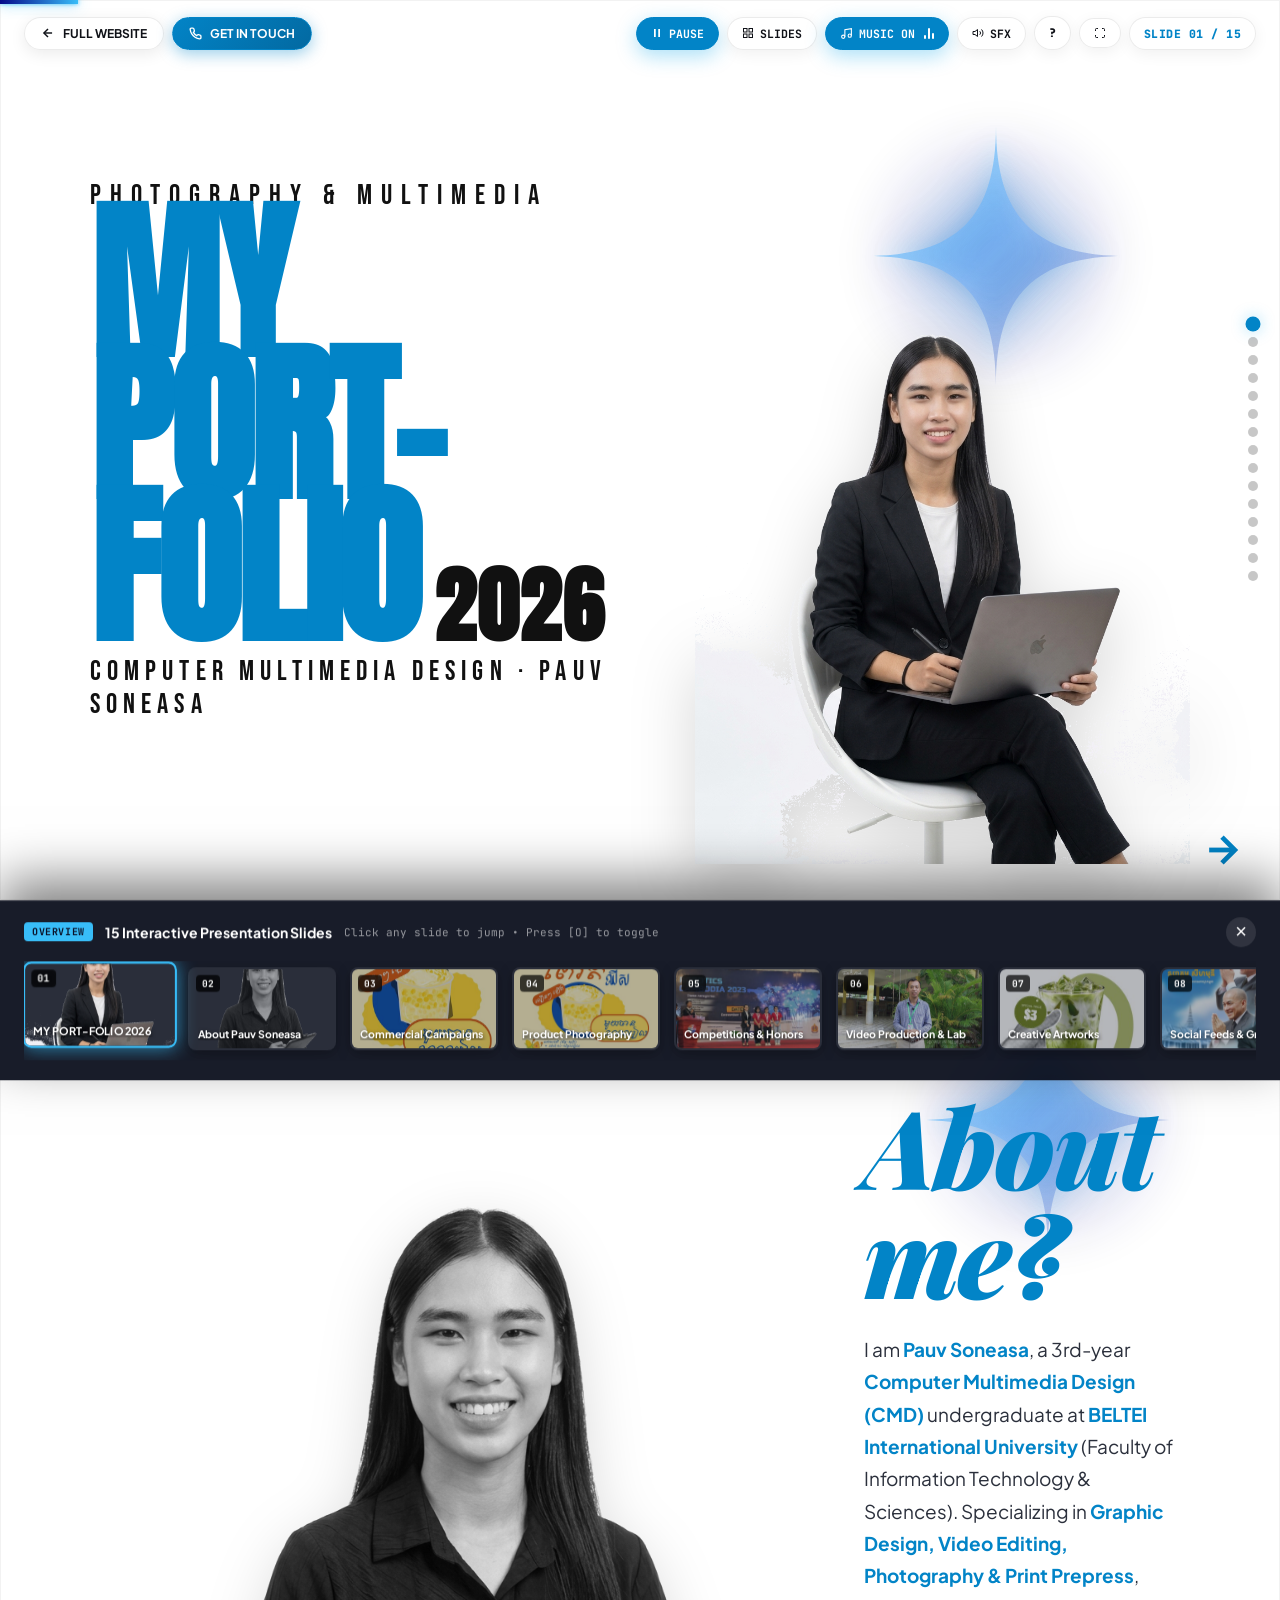
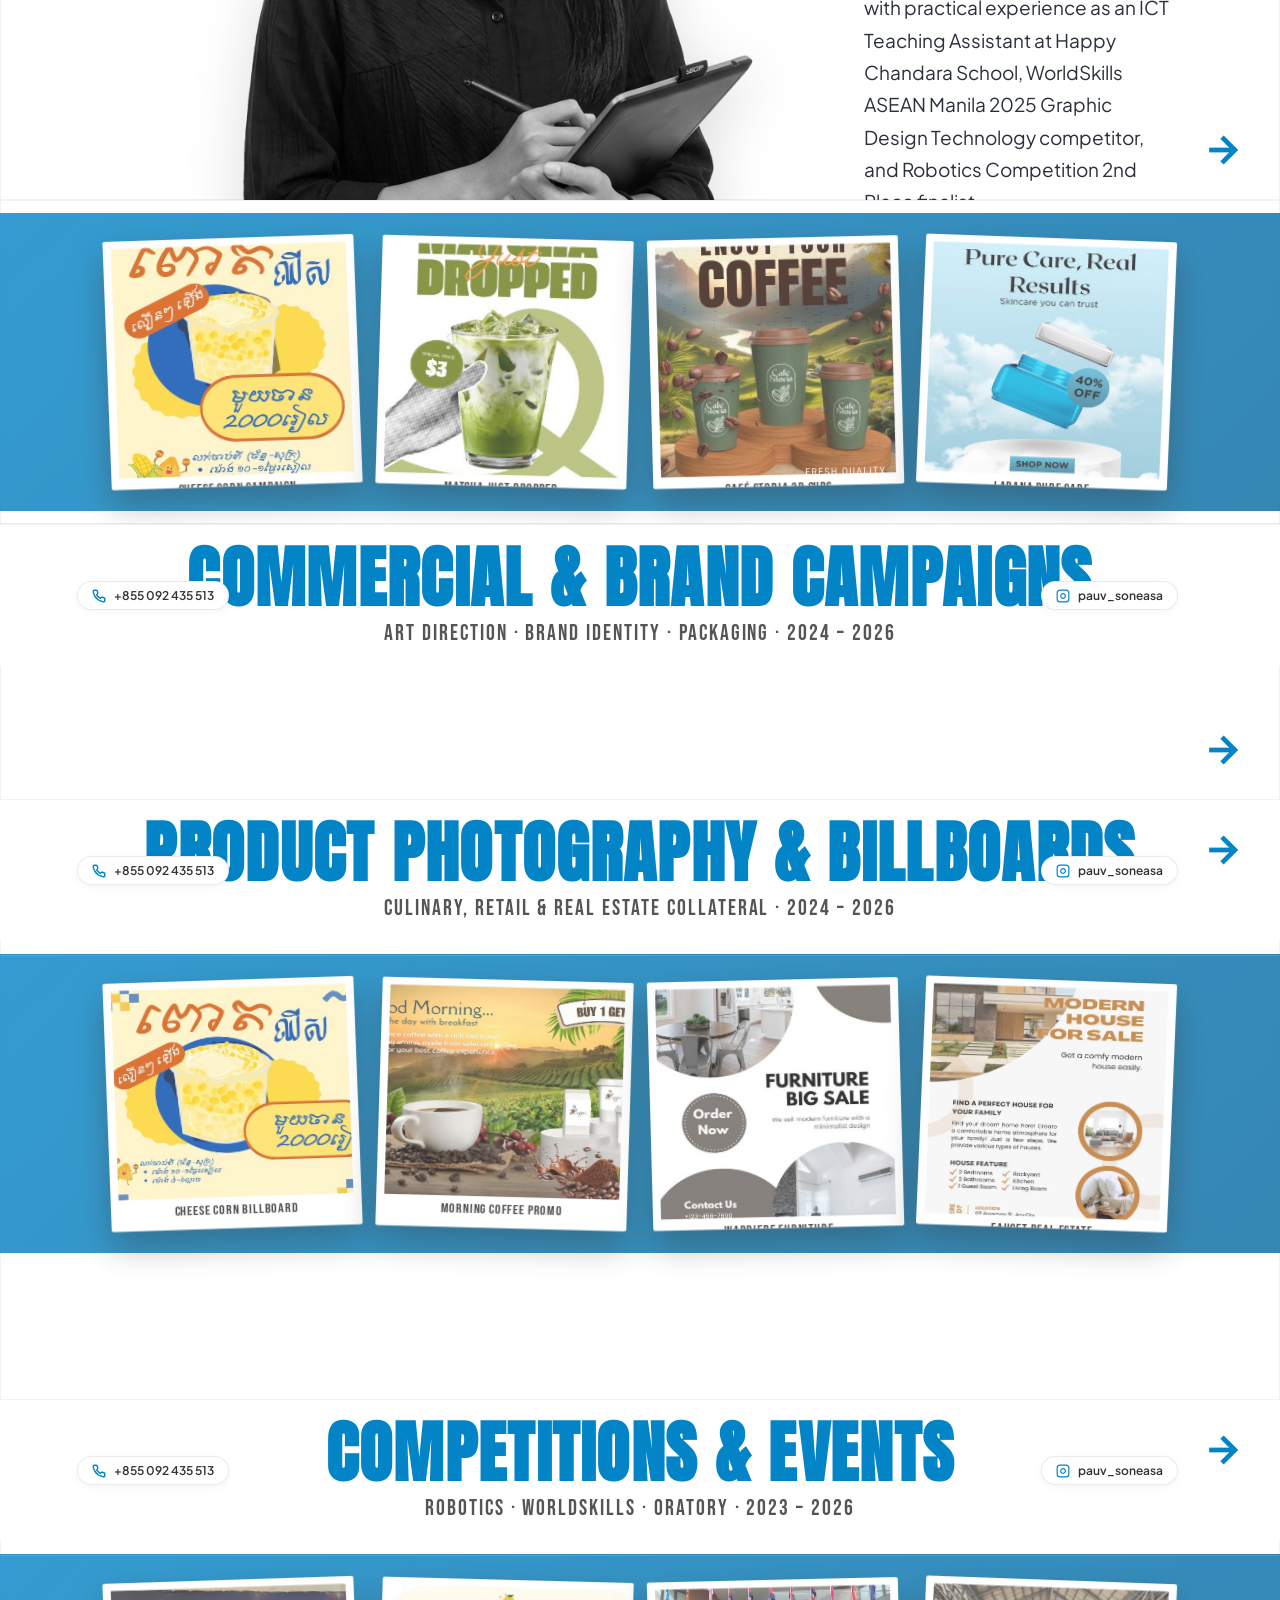
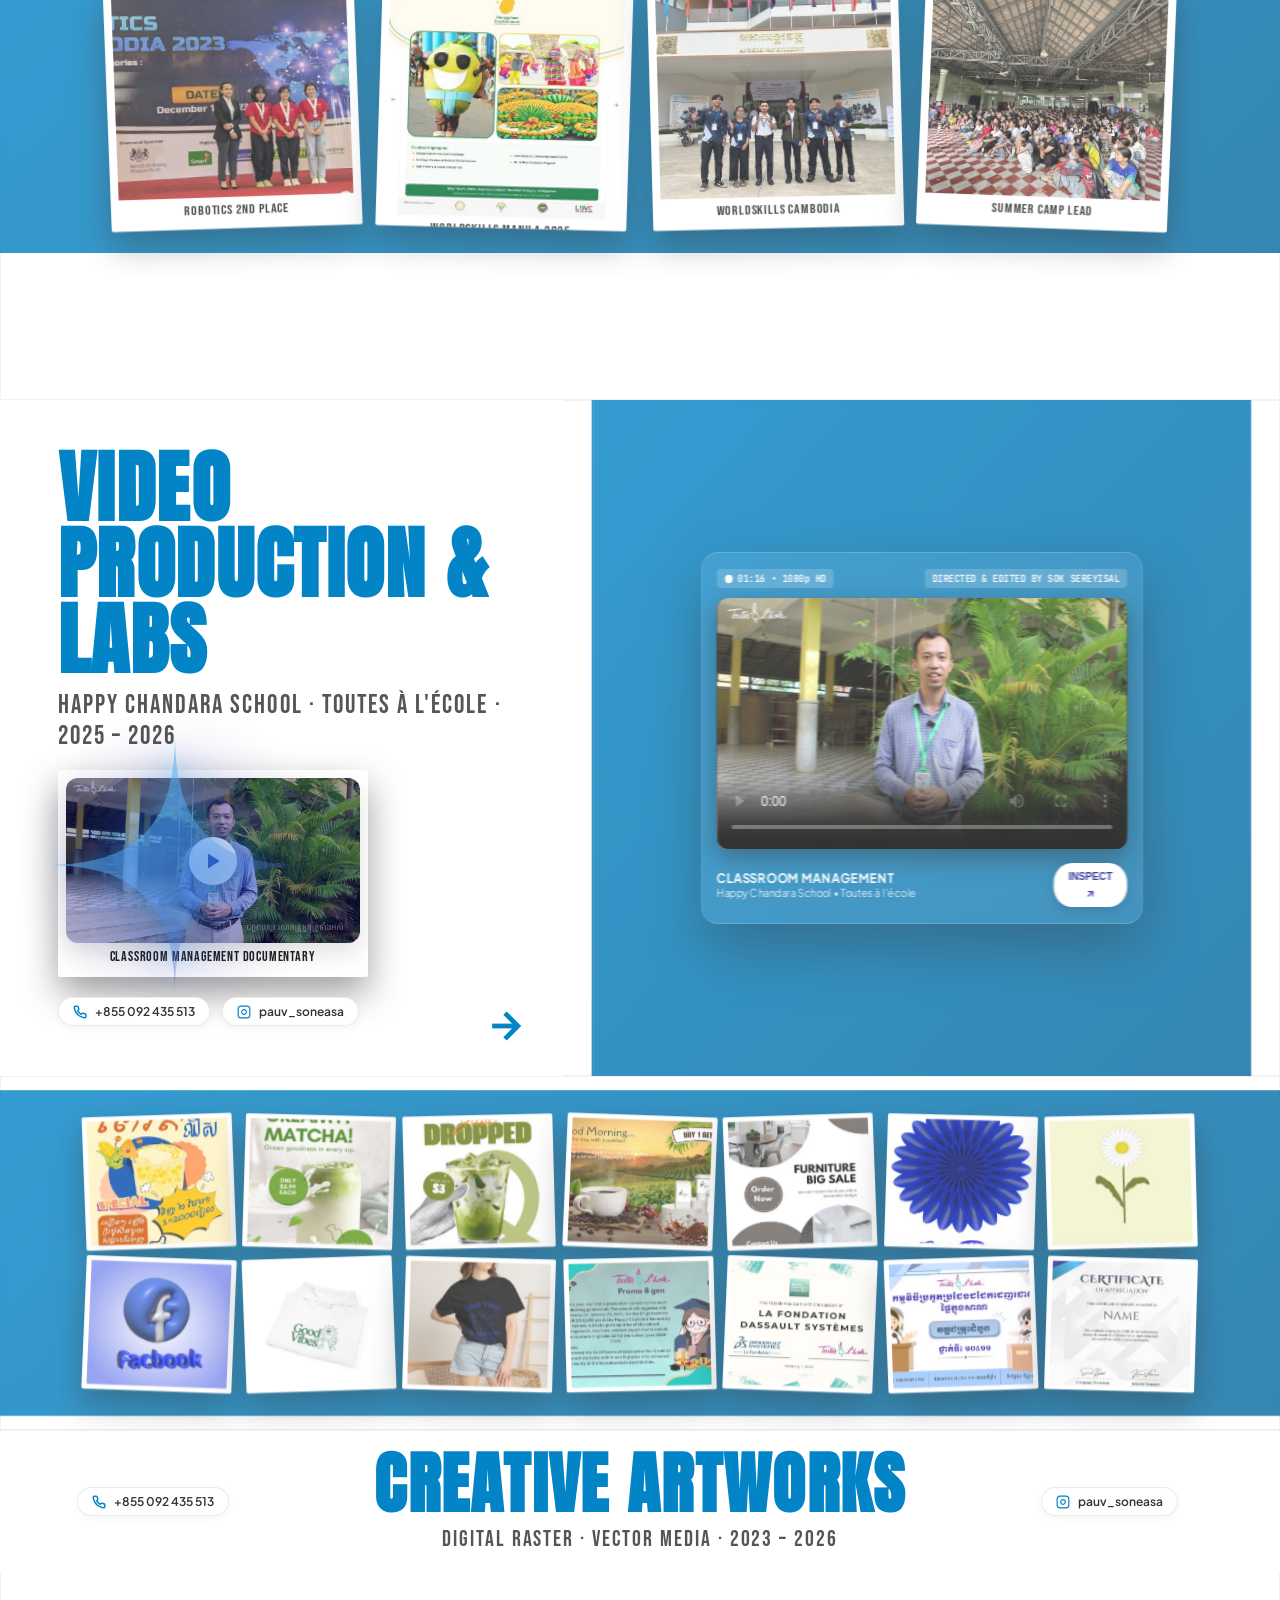
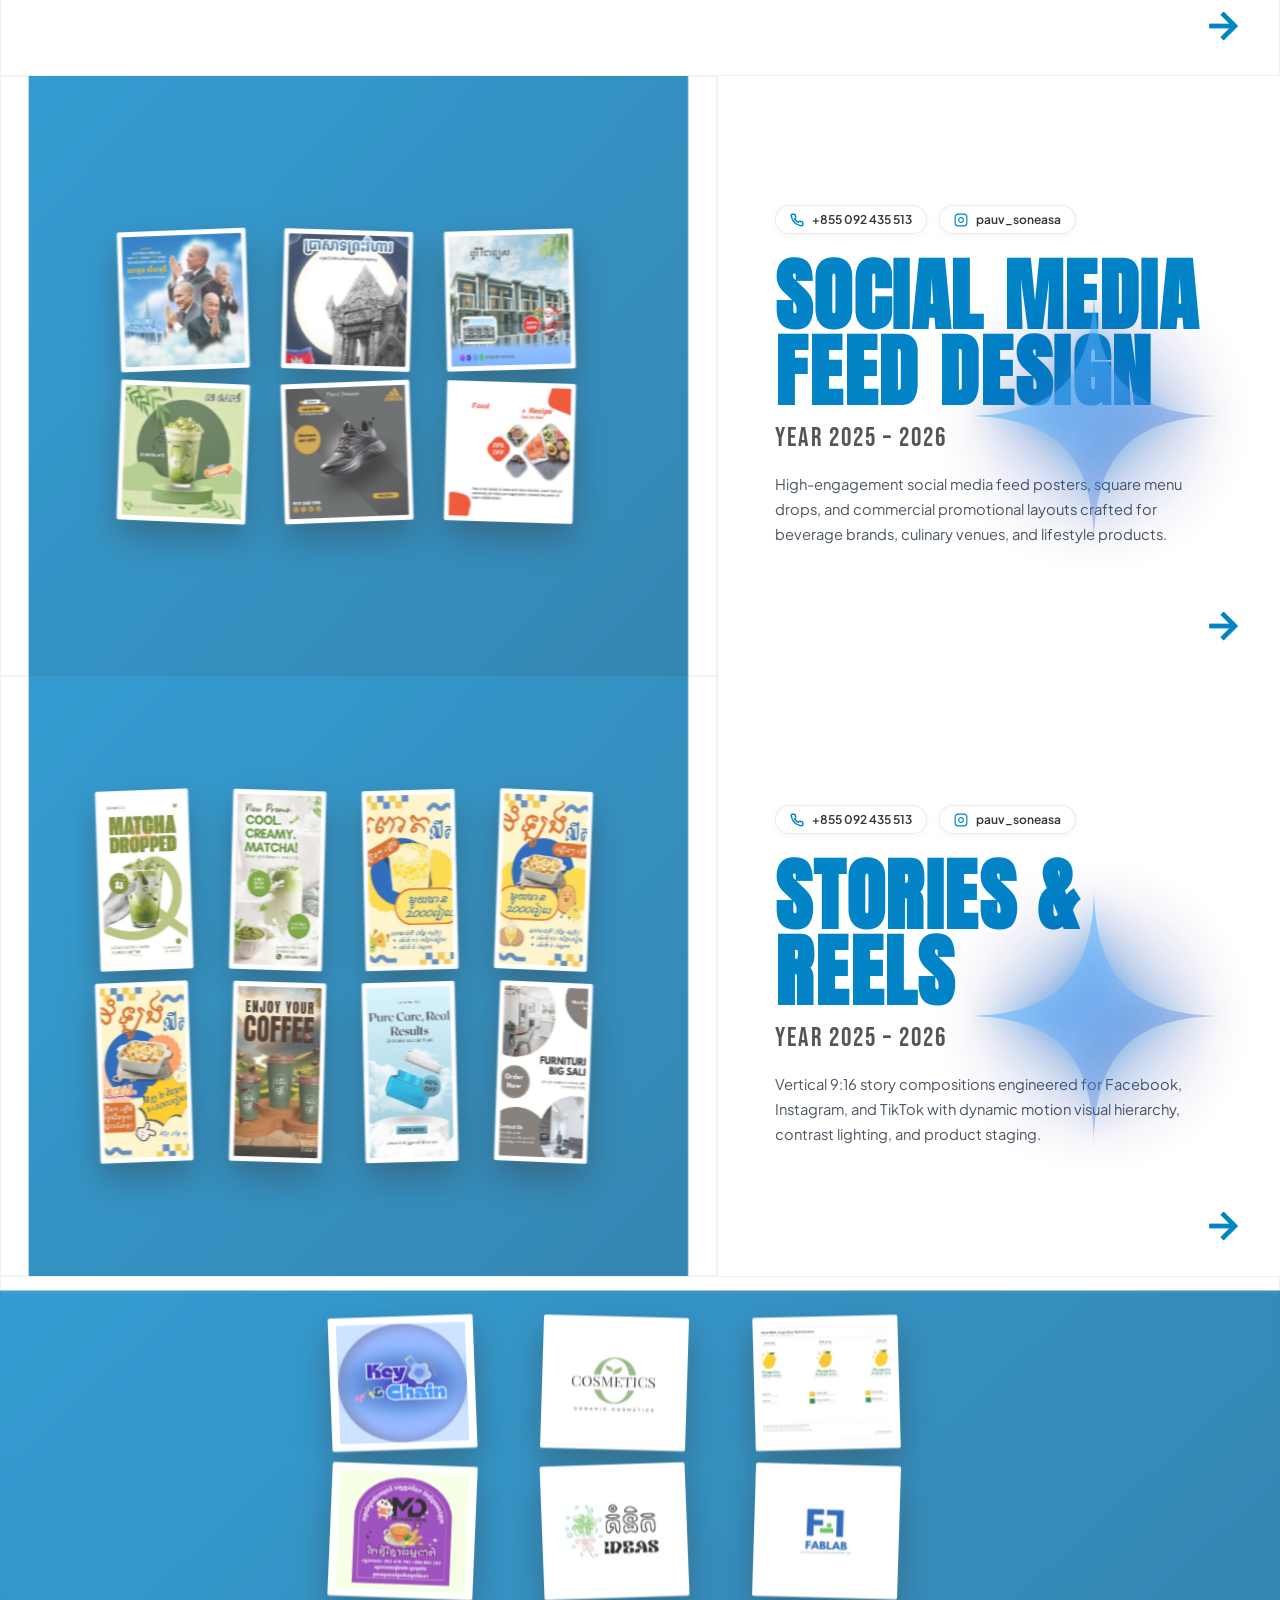
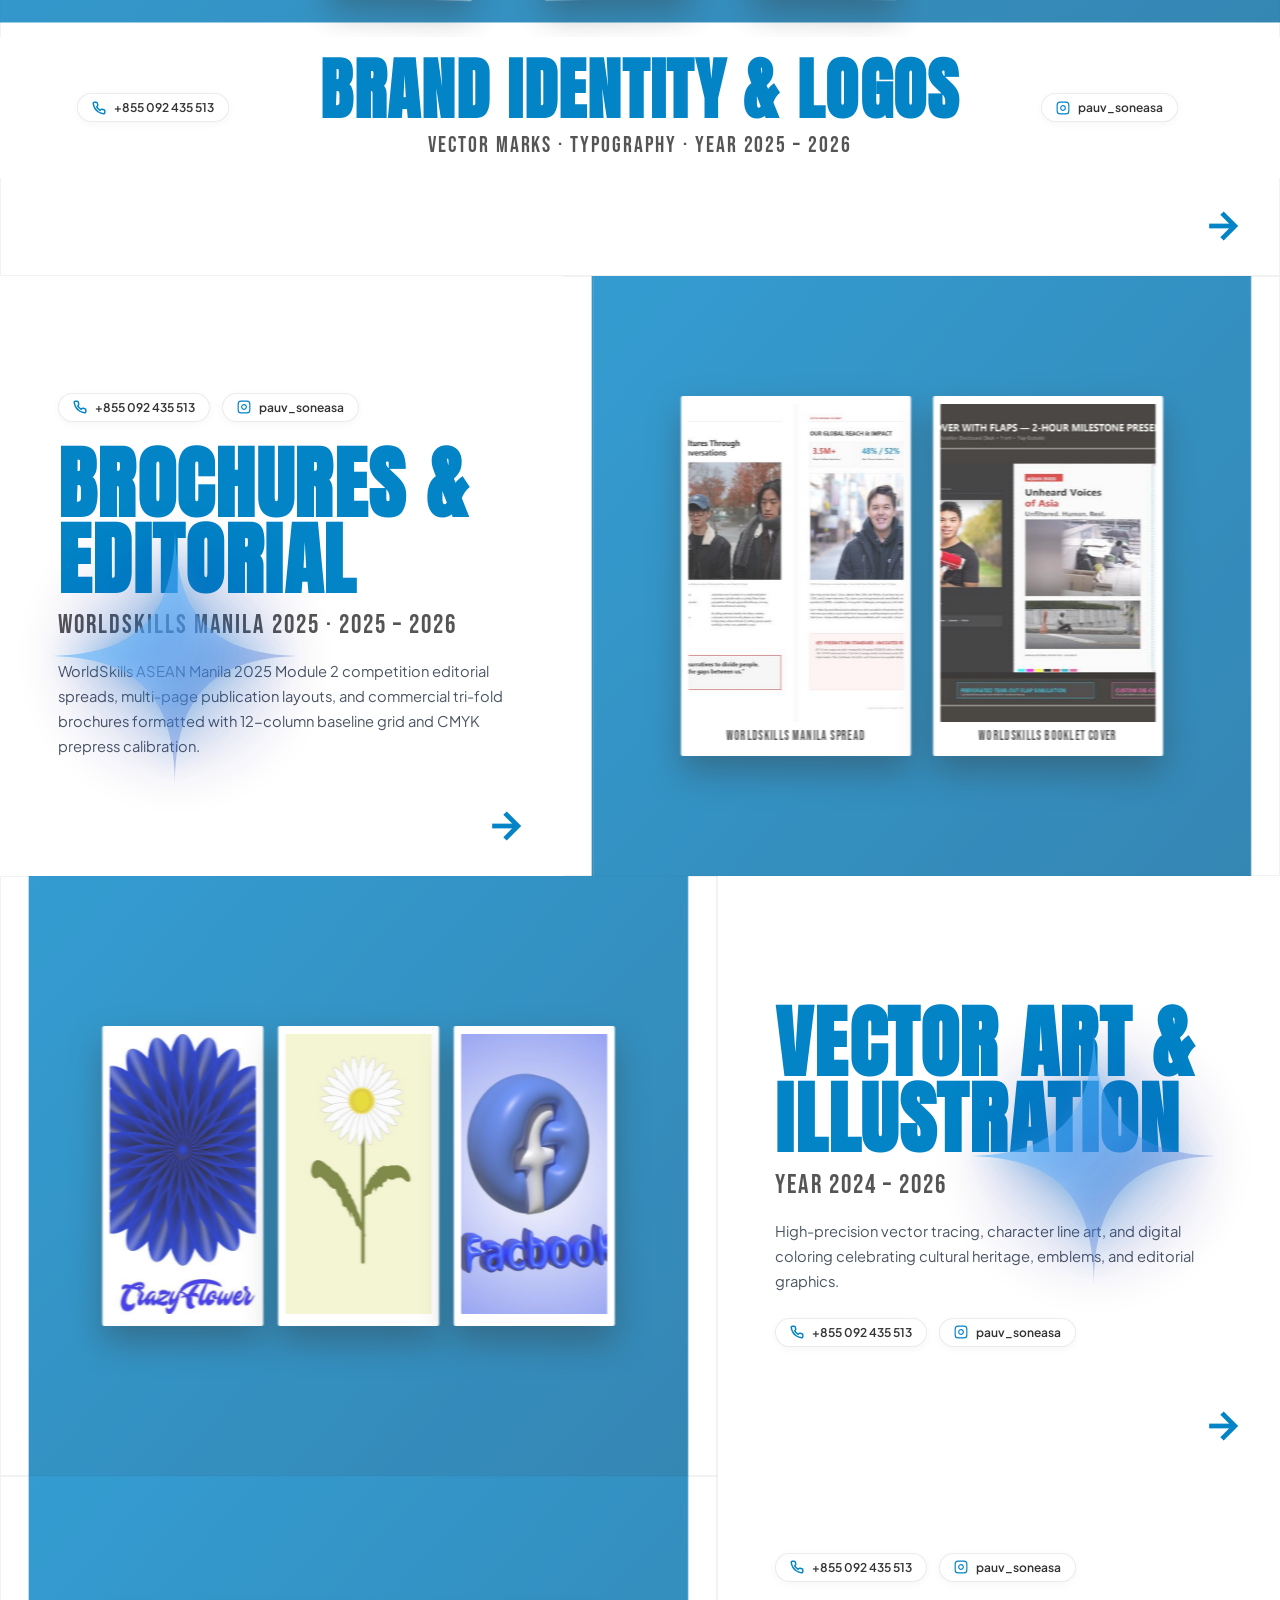
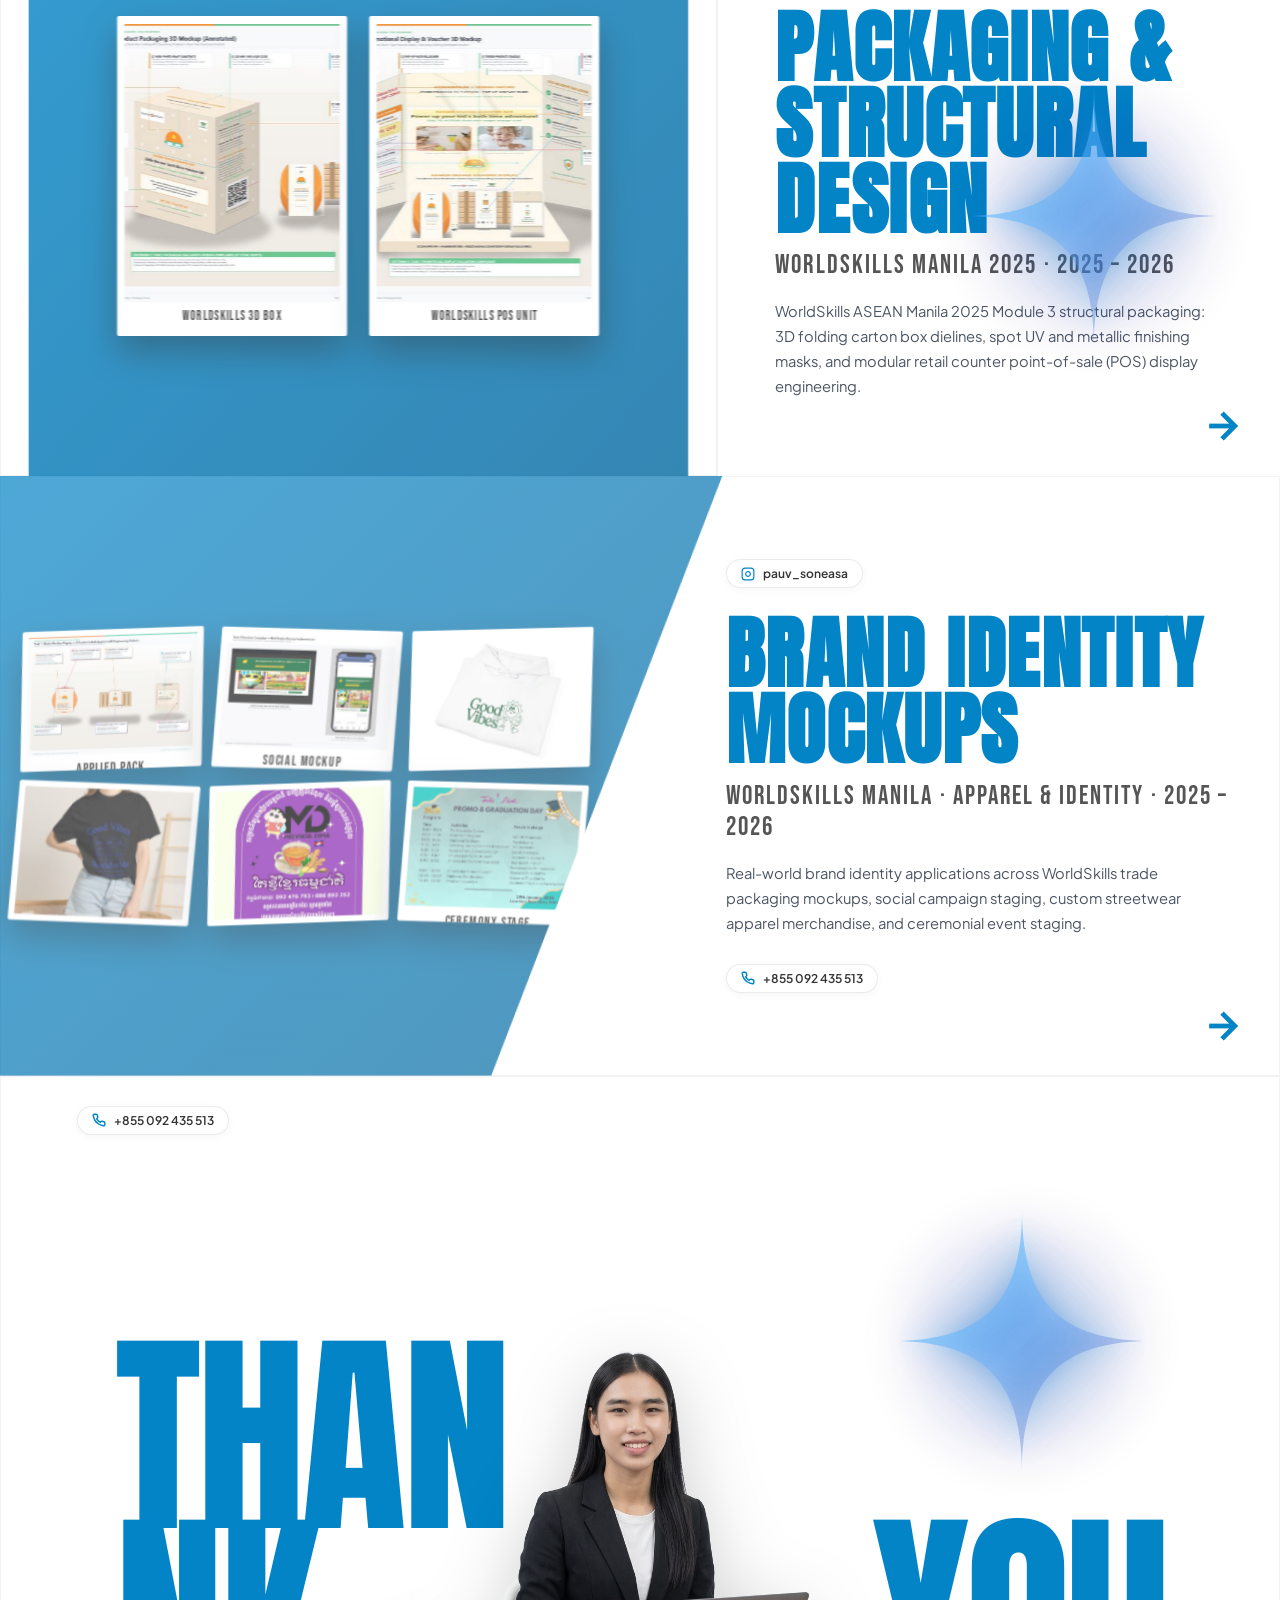
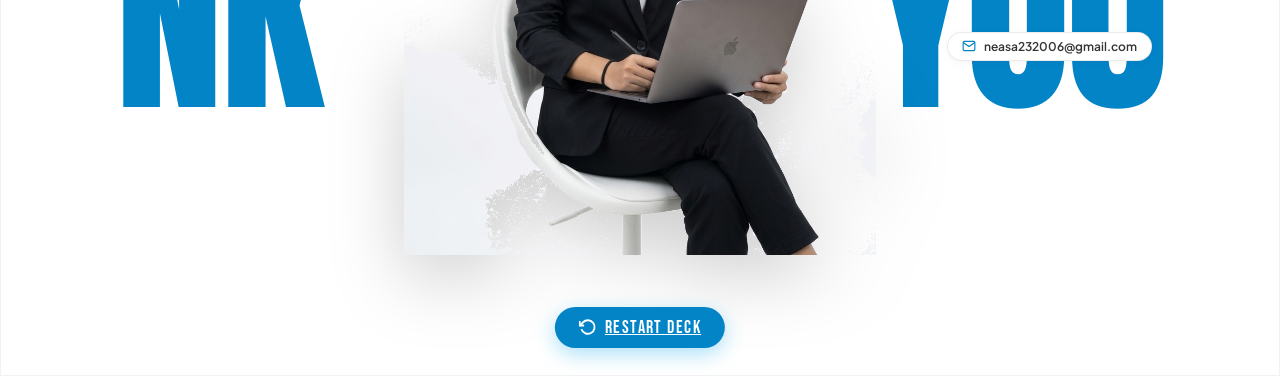
==== commit 36a557e0: "feat(deck): implement 15-slide filmstrip drawer, smart hover-pause, 3d tilt & sheen, quick contact m" ====
--- a/deck.html
+++ b/deck.html
@@ -32,19 +32,31 @@
 
   <!-- Floating Minimal Top Navigation Bar -->
   <header class="deck-top-switcher">
-    <a href="./index.html" class="deck-switcher-btn" title="Return to primary hybrid portfolio">
-      <svg width="14" height="14" viewBox="0 0 24 24" fill="none" stroke="currentColor" stroke-width="2.5"><line x1="19" y1="12" x2="5" y2="12"></line><polyline points="12 19 5 12 12 5"></polyline></svg>
-      <span>FULL WEBSITE</span>
-    </a>
+    <div style="display: flex; align-items: center; gap: 8px;">
+      <a href="./index.html" class="deck-switcher-btn" title="Return to primary hybrid portfolio">
+        <svg width="14" height="14" viewBox="0 0 24 24" fill="none" stroke="currentColor" stroke-width="2.5"><line x1="19" y1="12" x2="5" y2="12"></line><polyline points="12 19 5 12 12 5"></polyline></svg>
+        <span>FULL WEBSITE</span>
+      </a>
+      <button class="deck-switcher-btn deck-hire-btn" id="quickContactBtn" title="Get in touch with Sok Sereyisal & Pauv Soneasa">
+        <svg width="13" height="13" viewBox="0 0 24 24" fill="none" stroke="currentColor" stroke-width="2.5"><path d="M22 16.92v3a2 2 0 0 1-2.18 2 19.79 19.79 0 0 1-8.63-3.07 19.5 19.5 0 0 1-6-6 19.79 19.79 0 0 1-3.07-8.67A2 2 0 0 1 4.11 2h3a2 2 0 0 1 2 1.72 12.84 12.84 0 0 0 .7 2.81 2 2 0 0 1-.45 2.11L8.09 9.91a16 16 0 0 0 6 6l1.27-1.27a2 2 0 0 1 2.11-.45 12.84 12.84 0 0 0 2.81.7A2 2 0 0 1 22 16.92z"></path></svg>
+        <span>GET IN TOUCH</span>
+      </button>
+    </div>
 
     <div class="deck-controls-cluster">
       <!-- Autoplay Deck Button (Active by default per Ryan's video replica) -->
-      <button class="deck-control-pill active" id="autoplayBtn" title="Autoplay slide deck (TikTok style)">
+      <button class="deck-control-pill active" id="autoplayBtn" title="Autoplay slide deck (Space key)">
         <svg id="playIcon" width="12" height="12" viewBox="0 0 24 24" fill="currentColor">
           <rect x="6" y="4" width="3.5" height="16" fill="currentColor"/>
           <rect x="14.5" y="4" width="3.5" height="16" fill="currentColor"/>
         </svg>
         <span id="playLabel">PAUSE</span>
+      </button>
+
+      <!-- Slide Overview Filmstrip Button -->
+      <button class="deck-control-pill" id="filmstripBtn" title="Slide Filmstrip Overview (O key)">
+        <svg width="12" height="12" viewBox="0 0 24 24" fill="none" stroke="currentColor" stroke-width="2"><rect x="3" y="3" width="7" height="7"></rect><rect x="14" y="3" width="7" height="7"></rect><rect x="14" y="14" width="7" height="7"></rect><rect x="3" y="14" width="7" height="7"></rect></svg>
+        <span>SLIDES</span>
       </button>
 
       <!-- Relaxing Background Music Pill -->
@@ -63,13 +75,18 @@
       </button>
 
       <!-- Sound Toggle Button -->
-      <button class="deck-control-pill" id="soundBtn" title="Toggle audio SFX">
+      <button class="deck-control-pill" id="soundBtn" title="Toggle audio SFX (S key)">
         <svg id="soundIcon" width="12" height="12" viewBox="0 0 24 24" fill="none" stroke="currentColor" stroke-width="2"><polygon points="11 5 6 9 2 9 2 15 6 15 11 19 11 5"></polygon><path d="M19.07 4.93a10 10 0 0 1 0 14.14M15.54 8.46a5 5 0 0 1 0 7.07"></path></svg>
         <span>SFX</span>
       </button>
 
+      <!-- Keyboard Shortcuts Helper Button -->
+      <button class="deck-control-pill" id="shortcutsBtn" title="Keyboard Shortcuts (? key)">
+        <span style="font-weight: 800; font-size: 12px; font-family: var(--font-mono);">?</span>
+      </button>
+
       <!-- Fullscreen Button -->
-      <button class="deck-control-pill" id="fullscreenBtn" title="Toggle Fullscreen presentation">
+      <button class="deck-control-pill" id="fullscreenBtn" title="Toggle Fullscreen presentation (F key)">
         <svg width="12" height="12" viewBox="0 0 24 24" fill="none" stroke="currentColor" stroke-width="2"><path d="M8 3H5a2 2 0 0 0-2 2v3m18 0V5a2 2 0 0 0-2-2h-3m0 18h3a2 2 0 0 0 2-2v-3M3 16v3a2 2 0 0 0 2 2h3"></path></svg>
       </button>
 
@@ -327,6 +344,15 @@
 
     <div class="v-red-pane" style="display: flex; flex-direction: column; align-items: center; justify-content: center; padding: 24px;">
       <div style="width: 100%; max-width: 480px; background: rgba(255,255,255,0.08); padding: 16px; border-radius: 18px; border: 1px solid rgba(255,255,255,0.18); backdrop-filter: blur(10px); box-shadow: 0 24px 60px rgba(0,0,0,0.35);">
+        <div style="display: flex; justify-content: space-between; align-items: center; margin-bottom: 10px;">
+          <span style="background: rgba(255,255,255,0.18); color: #fff; font-family: var(--font-mono); font-size: 10px; font-weight: 700; padding: 3px 8px; border-radius: 4px; display: inline-flex; align-items: center; gap: 5px;">
+            <svg width="10" height="10" viewBox="0 0 24 24" fill="currentColor"><circle cx="12" cy="12" r="10"></circle><polyline points="12 6 12 12 16 14"></polyline></svg>
+            01:16 &bull; 1080p HD
+          </span>
+          <span style="background: rgba(255,255,255,0.18); color: #fff; font-family: var(--font-mono); font-size: 10px; font-weight: 700; padding: 3px 8px; border-radius: 4px;">
+            DIRECTED &amp; EDITED BY SOK SEREYISAL
+          </span>
+        </div>
         <video controls playsinline preload="metadata" poster="./assets/video/classroom_management_thumb.jpg" style="width: 100%; aspect-ratio: 16/9; border-radius: 12px; display: block; background: #000; box-shadow: 0 8px 25px rgba(0,0,0,0.45); outline: none;">
           <source src="./assets/video/classroom_management_project.mp4" type="video/mp4">
           Your browser does not support the video tag.
@@ -712,6 +738,101 @@
     </div>
   </div>
 
+  <!-- ===================================================================
+       FIGMA / APPLE KEYNOTE SLIDE FILMSTRIP TRAY (15 SLIDES)
+       =================================================================== -->
+  <aside class="deck-filmstrip-drawer" id="deckFilmstripDrawer" aria-hidden="true" role="dialog" aria-label="Slide Filmstrip Overview">
+    <div class="filmstrip-header">
+      <div class="filmstrip-title-row">
+        <span class="filmstrip-badge">OVERVIEW</span>
+        <h4 class="filmstrip-title">15 Interactive Presentation Slides</h4>
+        <span class="filmstrip-hint">Click any slide to jump &bull; Press [O] to toggle</span>
+      </div>
+      <button class="filmstrip-close-btn" id="filmstripCloseBtn" aria-label="Close Filmstrip">&times;</button>
+    </div>
+    <div class="filmstrip-track" id="filmstripTrack">
+      <!-- 15 Thumbnails populated dynamically in deck.js -->
+    </div>
+  </aside>
+
+  <!-- ===================================================================
+       QUICK CONTACT / HIRE MODAL (INSTANT REACH)
+       =================================================================== -->
+  <div class="deck-modal-wrap" id="deckContactModal" aria-hidden="true" role="dialog" aria-modal="true">
+    <div class="modal-backdrop" id="contactModalOverlay"></div>
+    <div class="modal-card">
+      <button class="modal-close-btn" id="contactCloseBtn" aria-label="Close Dialog">&times;</button>
+      <div class="modal-top">
+        <span class="modal-tag">GET IN TOUCH</span>
+        <h3 class="modal-title">Let's Build Something Exceptional</h3>
+        <p class="modal-sub">Available for Brand Identity, Video Production, Packaging &amp; Digital Advertising.</p>
+      </div>
+
+      <div class="modal-contact-links">
+        <a href="https://t.me/soneasa_cmd" target="_blank" rel="noopener" class="modal-contact-item">
+          <div class="m-icon telegram-bg">
+            <svg width="18" height="18" viewBox="0 0 24 24" fill="none" stroke="currentColor" stroke-width="2"><line x1="22" y1="2" x2="11" y2="13"></line><polygon points="22 2 15 22 11 13 2 9 22 2"></polygon></svg>
+          </div>
+          <div class="m-info">
+            <div class="m-label">Telegram Direct</div>
+            <div class="m-val">@soneasa_cmd</div>
+          </div>
+          <span class="m-arrow">➔</span>
+        </a>
+
+        <a href="tel:+85592435513" class="modal-contact-item">
+          <div class="m-icon phone-bg">
+            <svg width="18" height="18" viewBox="0 0 24 24" fill="none" stroke="currentColor" stroke-width="2.5"><path d="M22 16.92v3a2 2 0 0 1-2.18 2 19.79 19.79 0 0 1-8.63-3.07 19.5 19.5 0 0 1-6-6 19.79 19.79 0 0 1-3.07-8.67A2 2 0 0 1 4.11 2h3a2 2 0 0 1 2 1.72 12.84 12.84 0 0 0 .7 2.81 2 2 0 0 1-.45 2.11L8.09 9.91a16 16 0 0 0 6 6l1.27-1.27a2 2 0 0 1 2.11-.45 12.84 12.84 0 0 0 2.81.7A2 2 0 0 1 22 16.92z"></path></svg>
+          </div>
+          <div class="m-info">
+            <div class="m-label">Phone &amp; Mobile</div>
+            <div class="m-val">+855 092 435 513</div>
+          </div>
+          <span class="m-arrow">➔</span>
+        </a>
+
+        <div class="modal-contact-item" id="copyEmailRow" style="cursor: pointer;">
+          <div class="m-icon email-bg">
+            <svg width="18" height="18" viewBox="0 0 24 24" fill="none" stroke="currentColor" stroke-width="2"><path d="M4 4h16c1.1 0 2 .9 2 2v12c0 1.1-.9 2-2 2H4c-1.1 0-2-.9-2-2V6c0-1.1.9-2 2-2z"></path><polyline points="22,6 12,13 2,6"></polyline></svg>
+          </div>
+          <div class="m-info">
+            <div class="m-label">Official Email (Click to Copy)</div>
+            <div class="m-val" id="contactEmailVal">neasa232006@gmail.com</div>
+          </div>
+          <span class="m-copy-tag" id="copyEmailTag">COPY</span>
+        </div>
+      </div>
+
+      <div class="modal-footer-credit">
+        Designed &amp; Engineered by <strong>Sok Sereyisal</strong> &bull; Phnom Penh, Cambodia
+      </div>
+    </div>
+  </div>
+
+  <!-- ===================================================================
+       KEYBOARD SHORTCUTS CHEAT SHEET MODAL
+       =================================================================== -->
+  <div class="deck-modal-wrap" id="deckShortcutsModal" aria-hidden="true" role="dialog" aria-modal="true">
+    <div class="modal-backdrop" id="shortcutsModalOverlay"></div>
+    <div class="modal-card modal-card-sm">
+      <button class="modal-close-btn" id="shortcutsCloseBtn" aria-label="Close Dialog">&times;</button>
+      <div class="modal-top">
+        <span class="modal-tag">POWER USER CONTROLS</span>
+        <h3 class="modal-title">Keyboard Shortcuts</h3>
+      </div>
+      <div class="shortcuts-grid">
+        <div class="shortcut-row"><kbd>Space</kbd><span>Pause / Resume Autoplay</span></div>
+        <div class="shortcut-row"><kbd>&larr;</kbd> <kbd>&rarr;</kbd><span>Previous / Next Slide</span></div>
+        <div class="shortcut-row"><kbd>O</kbd><span>Slide Filmstrip Overview</span></div>
+        <div class="shortcut-row"><kbd>F</kbd><span>Toggle Fullscreen Presentation</span></div>
+        <div class="shortcut-row"><kbd>M</kbd><span>Toggle Background Song</span></div>
+        <div class="shortcut-row"><kbd>S</kbd><span>Toggle Audio Sound Effects</span></div>
+        <div class="shortcut-row"><kbd>Esc</kbd><span>Close Lightbox / Modal</span></div>
+        <div class="shortcut-row"><kbd>Hover</kbd><span>Smart-pauses while reading content</span></div>
+      </div>
+    </div>
+  </div>
+
   <!-- Autoplay State Toast Feedback -->
   <div class="deck-toast-pill" id="deckToast" aria-live="polite"></div>
 
--- a/deck.css
+++ b/deck.css
@@ -1393,3 +1393,431 @@
     height: 36px;
   }
 }
+
+/* ===================================================================
+   NEW UI POLISH: QUICK HIRE CTA, SPECULAR SHEEN & SLIDE FILMSTRIP
+   =================================================================== */
+
+.deck-hire-btn {
+  background: linear-gradient(135deg, #0284c7, #0369a1);
+  color: #ffffff !important;
+  border-color: #0284c7 !important;
+  box-shadow: 0 4px 16px rgba(2, 132, 199, 0.4);
+}
+
+.deck-hire-btn:hover {
+  background: linear-gradient(135deg, #38bdf8, #0284c7);
+  box-shadow: 0 8px 24px rgba(2, 132, 199, 0.6);
+  transform: translateY(-2px);
+}
+
+/* Specular Light Sheen for Tactile 3D Cards */
+.card-sheen {
+  position: absolute;
+  inset: 0;
+  pointer-events: none;
+  border-radius: inherit;
+  background: radial-gradient(circle 140px at var(--mouse-x, 50%) var(--mouse-y, 50%), rgba(255, 255, 255, 0.42), transparent 75%);
+  opacity: 0;
+  transition: opacity 0.25s ease;
+  mix-blend-mode: overlay;
+  z-index: 6;
+}
+
+.card-frame:hover .card-sheen {
+  opacity: 1;
+}
+
+/* Slide Filmstrip Drawer */
+.deck-filmstrip-drawer {
+  position: fixed;
+  bottom: 0;
+  left: 0;
+  right: 0;
+  z-index: 9998;
+  background: rgba(10, 14, 28, 0.94);
+  backdrop-filter: blur(24px);
+  -webkit-backdrop-filter: blur(24px);
+  border-top: 1px solid rgba(255, 255, 255, 0.12);
+  box-shadow: 0 -20px 50px rgba(0, 0, 0, 0.5);
+  transform: translateY(100%);
+  transition: transform 0.38s cubic-bezier(0.16, 1, 0.3, 1);
+  padding: 16px 24px 20px;
+}
+
+.deck-filmstrip-drawer.active {
+  transform: translateY(0);
+}
+
+.filmstrip-header {
+  display: flex;
+  justify-content: space-between;
+  align-items: center;
+  margin-bottom: 14px;
+}
+
+.filmstrip-title-row {
+  display: flex;
+  align-items: center;
+  gap: 12px;
+}
+
+.filmstrip-badge {
+  font-family: var(--font-mono);
+  font-size: 10px;
+  font-weight: 700;
+  background: #38bdf8;
+  color: #0b1026;
+  padding: 3px 8px;
+  border-radius: 4px;
+  letter-spacing: 0.06em;
+}
+
+.filmstrip-title {
+  font-family: var(--font-body);
+  font-size: 14px;
+  font-weight: 700;
+  color: #ffffff;
+}
+
+.filmstrip-hint {
+  font-family: var(--font-mono);
+  font-size: 11px;
+  color: rgba(255, 255, 255, 0.55);
+}
+
+.filmstrip-close-btn {
+  background: rgba(255, 255, 255, 0.1);
+  border: none;
+  width: 30px;
+  height: 30px;
+  border-radius: 50%;
+  color: #ffffff;
+  font-size: 20px;
+  cursor: pointer;
+  display: flex;
+  align-items: center;
+  justify-content: center;
+  transition: background 0.2s;
+}
+
+.filmstrip-close-btn:hover {
+  background: var(--red);
+}
+
+.filmstrip-track {
+  display: flex;
+  gap: 14px;
+  overflow-x: auto;
+  scroll-behavior: smooth;
+  padding: 6px 2px 10px;
+}
+
+.filmstrip-track::-webkit-scrollbar {
+  height: 6px;
+}
+
+.filmstrip-track::-webkit-scrollbar-track {
+  background: rgba(255, 255, 255, 0.05);
+  border-radius: 3px;
+}
+
+.filmstrip-track::-webkit-scrollbar-thumb {
+  background: rgba(255, 255, 255, 0.2);
+  border-radius: 3px;
+}
+
+.filmstrip-item {
+  flex: 0 0 148px;
+  aspect-ratio: 16 / 9;
+  border-radius: 8px;
+  background: rgba(255, 255, 255, 0.08);
+  border: 2px solid transparent;
+  cursor: pointer;
+  position: relative;
+  overflow: hidden;
+  transition: all 0.25s cubic-bezier(0.16, 1, 0.3, 1);
+  display: flex;
+  flex-direction: column;
+  justify-content: flex-end;
+  padding: 8px;
+  box-shadow: 0 4px 14px rgba(0, 0, 0, 0.3);
+}
+
+.filmstrip-item img {
+  position: absolute;
+  inset: 0;
+  width: 100%;
+  height: 100%;
+  object-fit: cover;
+  opacity: 0.65;
+  transition: opacity 0.2s, transform 0.3s;
+}
+
+.filmstrip-item:hover img {
+  opacity: 0.9;
+  transform: scale(1.08);
+}
+
+.filmstrip-item:hover {
+  transform: translateY(-4px);
+  border-color: rgba(56, 189, 248, 0.5);
+}
+
+.filmstrip-item.active {
+  border-color: #38bdf8;
+  box-shadow: 0 0 18px rgba(56, 189, 248, 0.7);
+  transform: translateY(-4px) scale(1.04);
+}
+
+.filmstrip-item.active img {
+  opacity: 1;
+}
+
+.filmstrip-item-num {
+  position: absolute;
+  top: 6px;
+  left: 6px;
+  background: rgba(0, 0, 0, 0.7);
+  color: #ffffff;
+  font-family: var(--font-mono);
+  font-size: 9.5px;
+  font-weight: 700;
+  padding: 2px 6px;
+  border-radius: 4px;
+  z-index: 2;
+  backdrop-filter: blur(4px);
+}
+
+.filmstrip-item-title {
+  position: relative;
+  z-index: 2;
+  font-family: var(--font-body);
+  font-size: 10.5px;
+  font-weight: 700;
+  color: #ffffff;
+  white-space: nowrap;
+  overflow: hidden;
+  text-overflow: ellipsis;
+  text-shadow: 0 2px 4px rgba(0, 0, 0, 0.9);
+}
+
+/* Modals System */
+.deck-modal-wrap {
+  position: fixed;
+  inset: 0;
+  z-index: 10006;
+  display: flex;
+  align-items: center;
+  justify-content: center;
+  opacity: 0;
+  pointer-events: none;
+  transition: opacity 0.28s cubic-bezier(0.16, 1, 0.3, 1);
+}
+
+.deck-modal-wrap.active {
+  opacity: 1;
+  pointer-events: auto;
+}
+
+.modal-backdrop {
+  position: absolute;
+  inset: 0;
+  background: rgba(7, 10, 20, 0.78);
+  backdrop-filter: blur(14px);
+  -webkit-backdrop-filter: blur(14px);
+}
+
+.modal-card {
+  position: relative;
+  width: 90%;
+  max-width: 480px;
+  background: #ffffff;
+  border-radius: 20px;
+  padding: 36px 32px;
+  box-shadow: 0 28px 75px rgba(0, 0, 0, 0.4), 0 0 1px rgba(0, 0, 0, 0.15);
+  transform: scale(0.92) translateY(12px);
+  transition: transform 0.28s cubic-bezier(0.34, 1.56, 0.64, 1);
+  z-index: 2;
+}
+
+.deck-modal-wrap.active .modal-card {
+  transform: scale(1) translateY(0);
+}
+
+.modal-card-sm {
+  max-width: 420px;
+}
+
+.modal-close-btn {
+  position: absolute;
+  top: 18px;
+  right: 18px;
+  width: 32px;
+  height: 32px;
+  border-radius: 50%;
+  background: rgba(0, 0, 0, 0.06);
+  border: none;
+  color: #111111;
+  font-size: 22px;
+  line-height: 1;
+  cursor: pointer;
+  display: flex;
+  align-items: center;
+  justify-content: center;
+  transition: all 0.2s;
+}
+
+.modal-close-btn:hover {
+  background: var(--red);
+  color: #ffffff;
+  transform: rotate(90deg);
+}
+
+.modal-tag {
+  font-family: var(--font-mono);
+  font-size: 10.5px;
+  font-weight: 700;
+  color: var(--red);
+  letter-spacing: 0.08em;
+  text-transform: uppercase;
+}
+
+.modal-title {
+  font-family: var(--font-anton);
+  font-size: 26px;
+  color: #0f172a;
+  margin: 6px 0 8px;
+  letter-spacing: 0.02em;
+}
+
+.modal-sub {
+  font-size: 13px;
+  line-height: 1.5;
+  color: #64748b;
+  margin-bottom: 22px;
+}
+
+.modal-contact-links {
+  display: flex;
+  flex-direction: column;
+  gap: 10px;
+}
+
+.modal-contact-item {
+  display: flex;
+  align-items: center;
+  gap: 14px;
+  padding: 12px 14px;
+  border-radius: 12px;
+  border: 1px solid rgba(0, 0, 0, 0.08);
+  background: #f8fafc;
+  text-decoration: none;
+  color: inherit;
+  transition: all 0.2s var(--ease);
+}
+
+.modal-contact-item:hover {
+  background: #ffffff;
+  border-color: var(--red);
+  transform: translateY(-2px);
+  box-shadow: 0 8px 20px rgba(0, 0, 0, 0.06);
+}
+
+.m-icon {
+  width: 38px;
+  height: 38px;
+  border-radius: 10px;
+  display: flex;
+  align-items: center;
+  justify-content: center;
+  color: #ffffff;
+  flex-shrink: 0;
+}
+
+.telegram-bg { background: #0088cc; }
+.phone-bg { background: #059669; }
+.email-bg { background: #0284c7; }
+
+.m-info {
+  flex: 1;
+}
+
+.m-label {
+  font-size: 11px;
+  color: #64748b;
+  font-weight: 600;
+}
+
+.m-val {
+  font-size: 13.5px;
+  font-weight: 700;
+  color: #0f172a;
+}
+
+.m-arrow {
+  color: #94a3b8;
+  font-weight: 700;
+  transition: transform 0.2s;
+}
+
+.modal-contact-item:hover .m-arrow {
+  color: var(--red);
+  transform: translateX(3px);
+}
+
+.m-copy-tag {
+  font-family: var(--font-mono);
+  font-size: 10px;
+  font-weight: 700;
+  background: #e2e8f0;
+  color: #475569;
+  padding: 4px 8px;
+  border-radius: 4px;
+  letter-spacing: 0.05em;
+}
+
+.modal-contact-item:hover .m-copy-tag {
+  background: var(--red);
+  color: #ffffff;
+}
+
+.modal-footer-credit {
+  margin-top: 20px;
+  padding-top: 14px;
+  border-top: 1px dashed rgba(0, 0, 0, 0.1);
+  font-size: 11.5px;
+  color: #94a3b8;
+  text-align: center;
+}
+
+.shortcuts-grid {
+  display: flex;
+  flex-direction: column;
+  gap: 8px;
+  margin-top: 14px;
+}
+
+.shortcut-row {
+  display: flex;
+  align-items: center;
+  justify-content: space-between;
+  padding: 8px 12px;
+  background: #f8fafc;
+  border-radius: 8px;
+  font-size: 12.5px;
+  color: #334155;
+}
+
+.shortcut-row kbd {
+  font-family: var(--font-mono);
+  font-size: 11px;
+  font-weight: 700;
+  background: #ffffff;
+  border: 1px solid #cbd5e1;
+  border-bottom: 2px solid #94a3b8;
+  padding: 3px 8px;
+  border-radius: 4px;
+  color: #0f172a;
+  box-shadow: 0 1px 2px rgba(0, 0, 0, 0.05);
+}
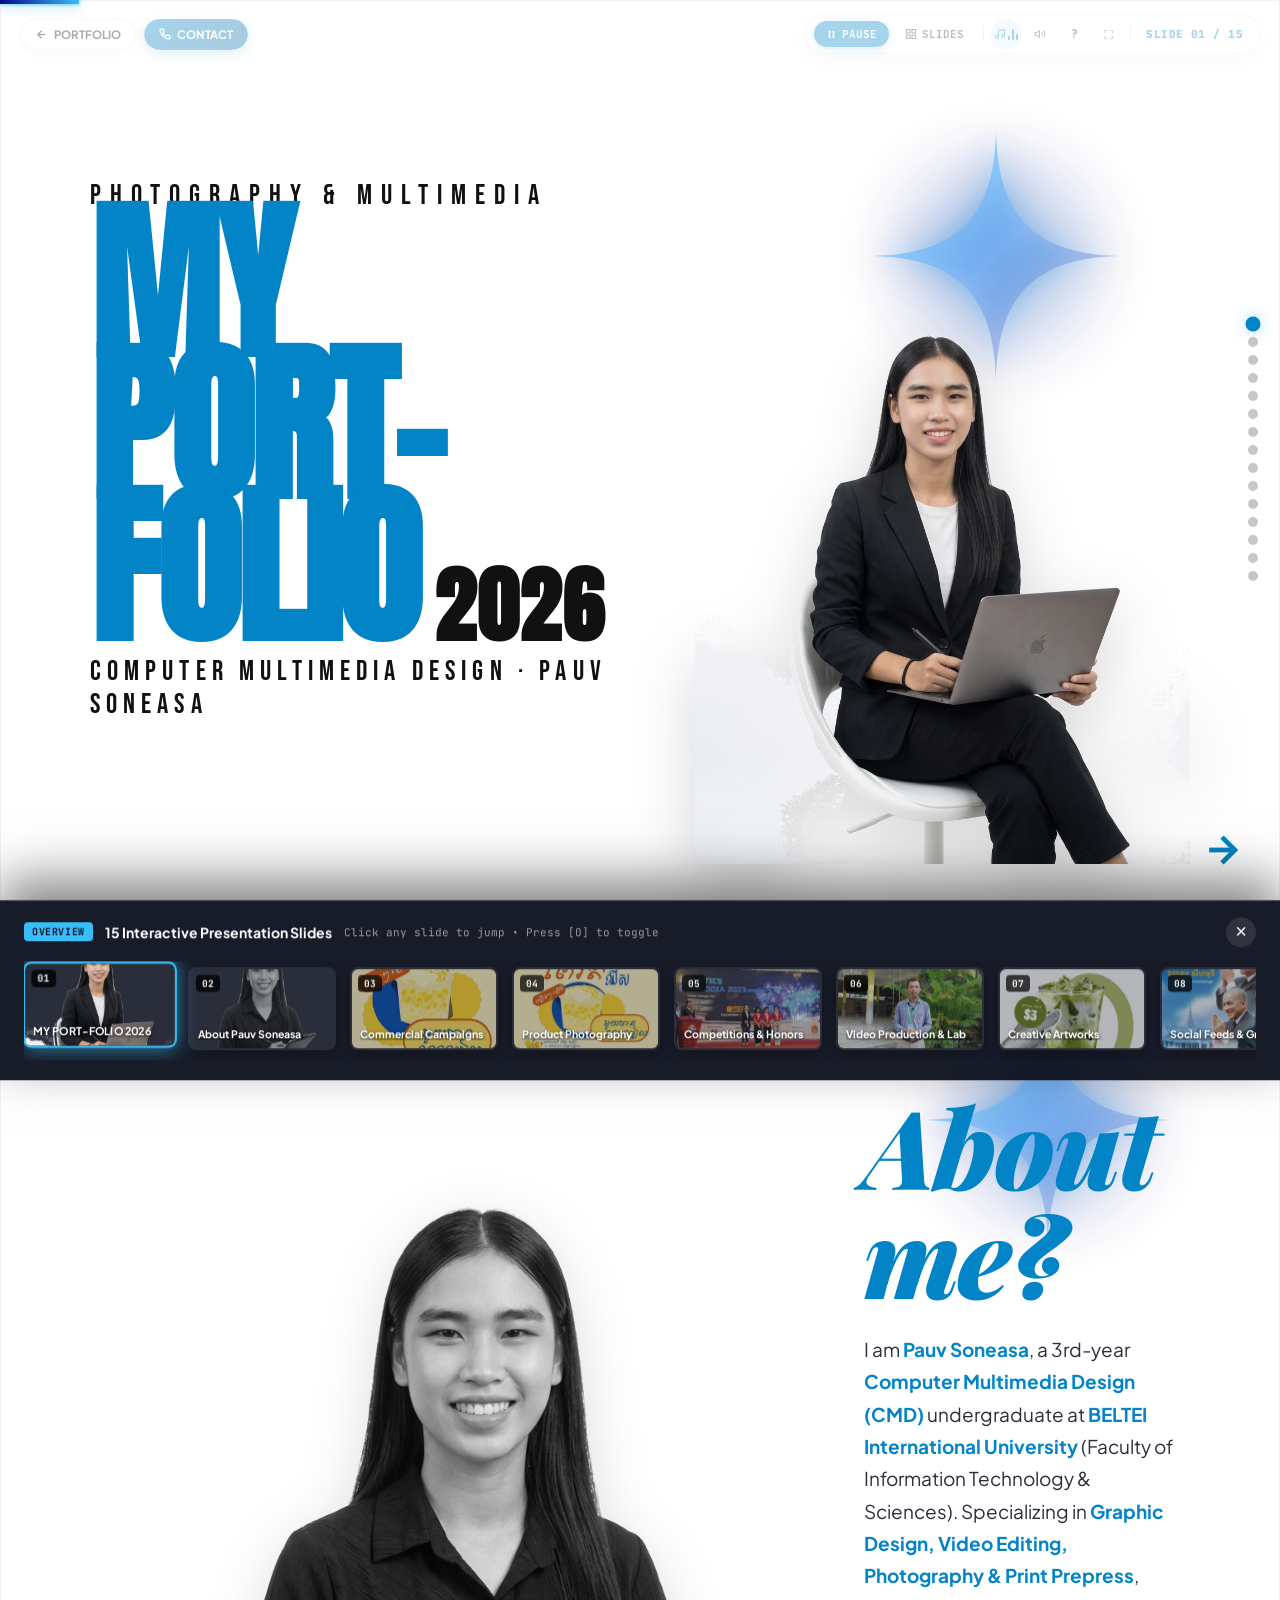
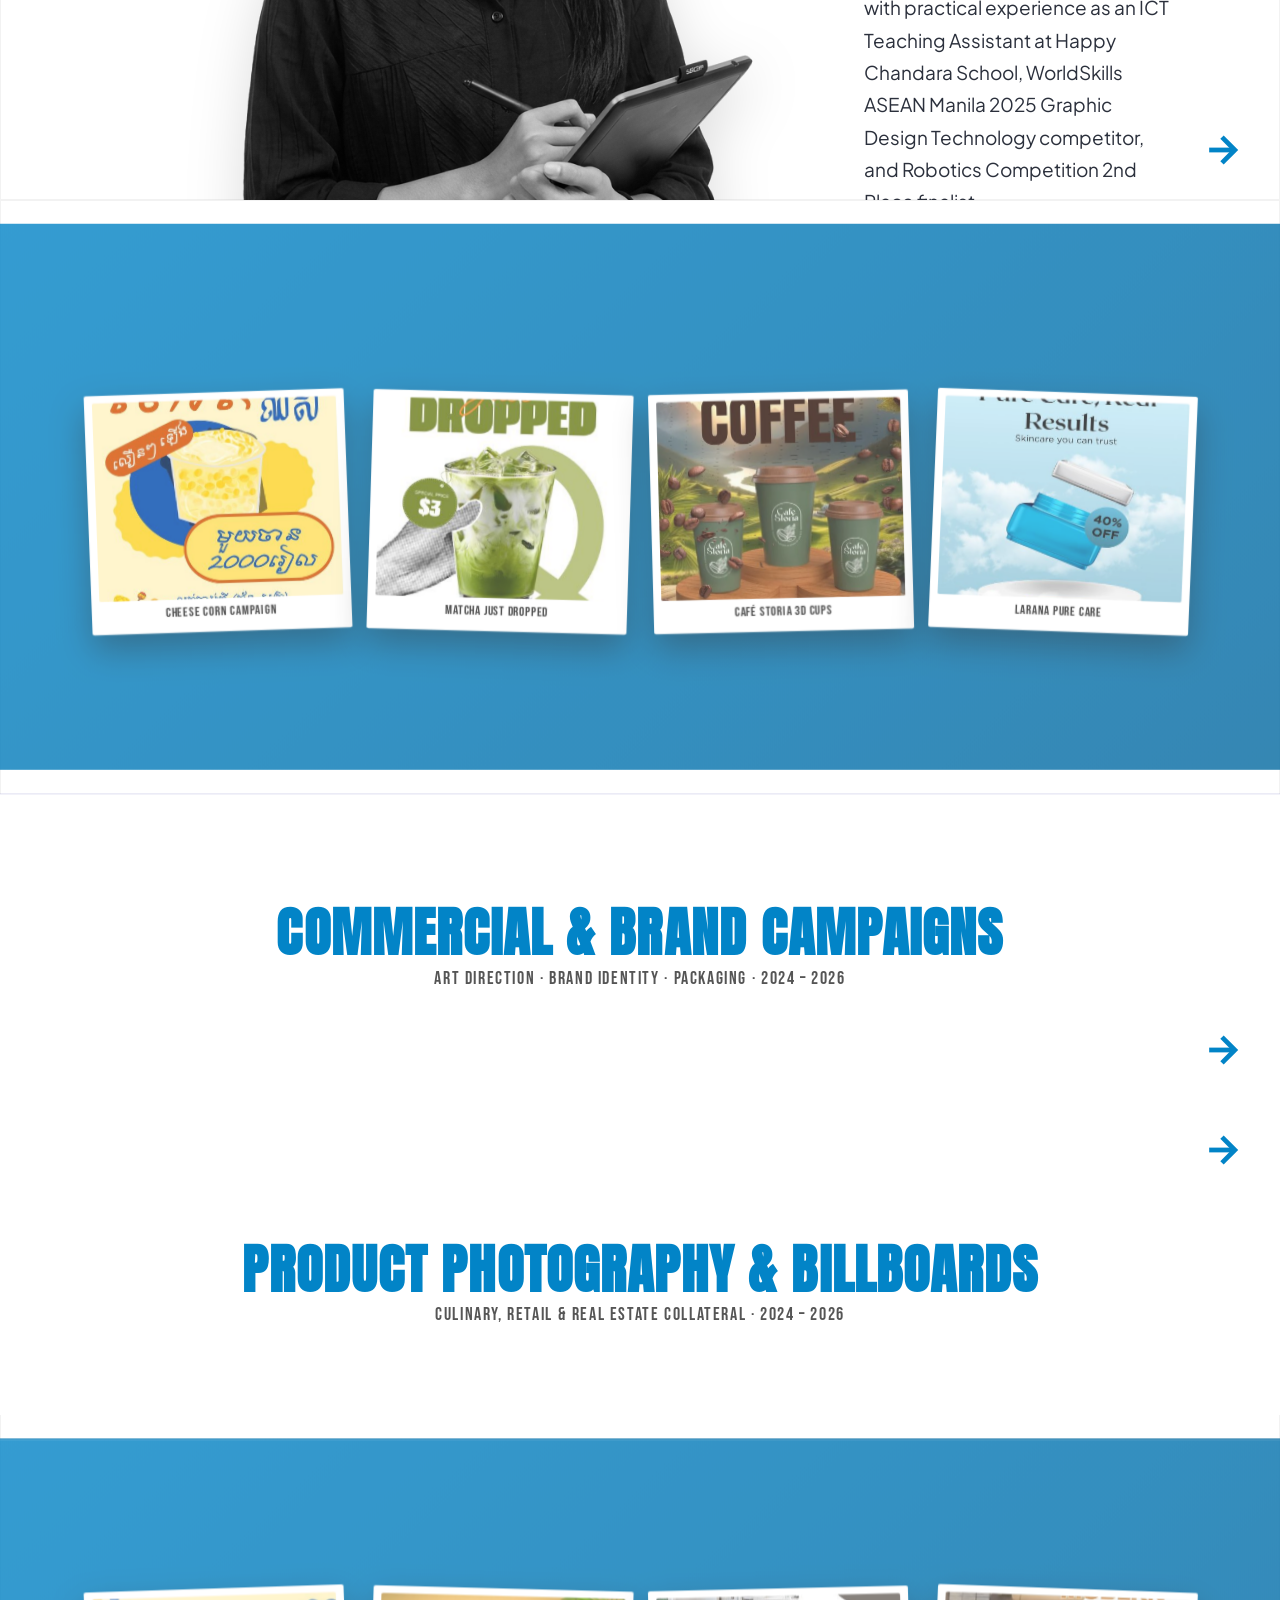
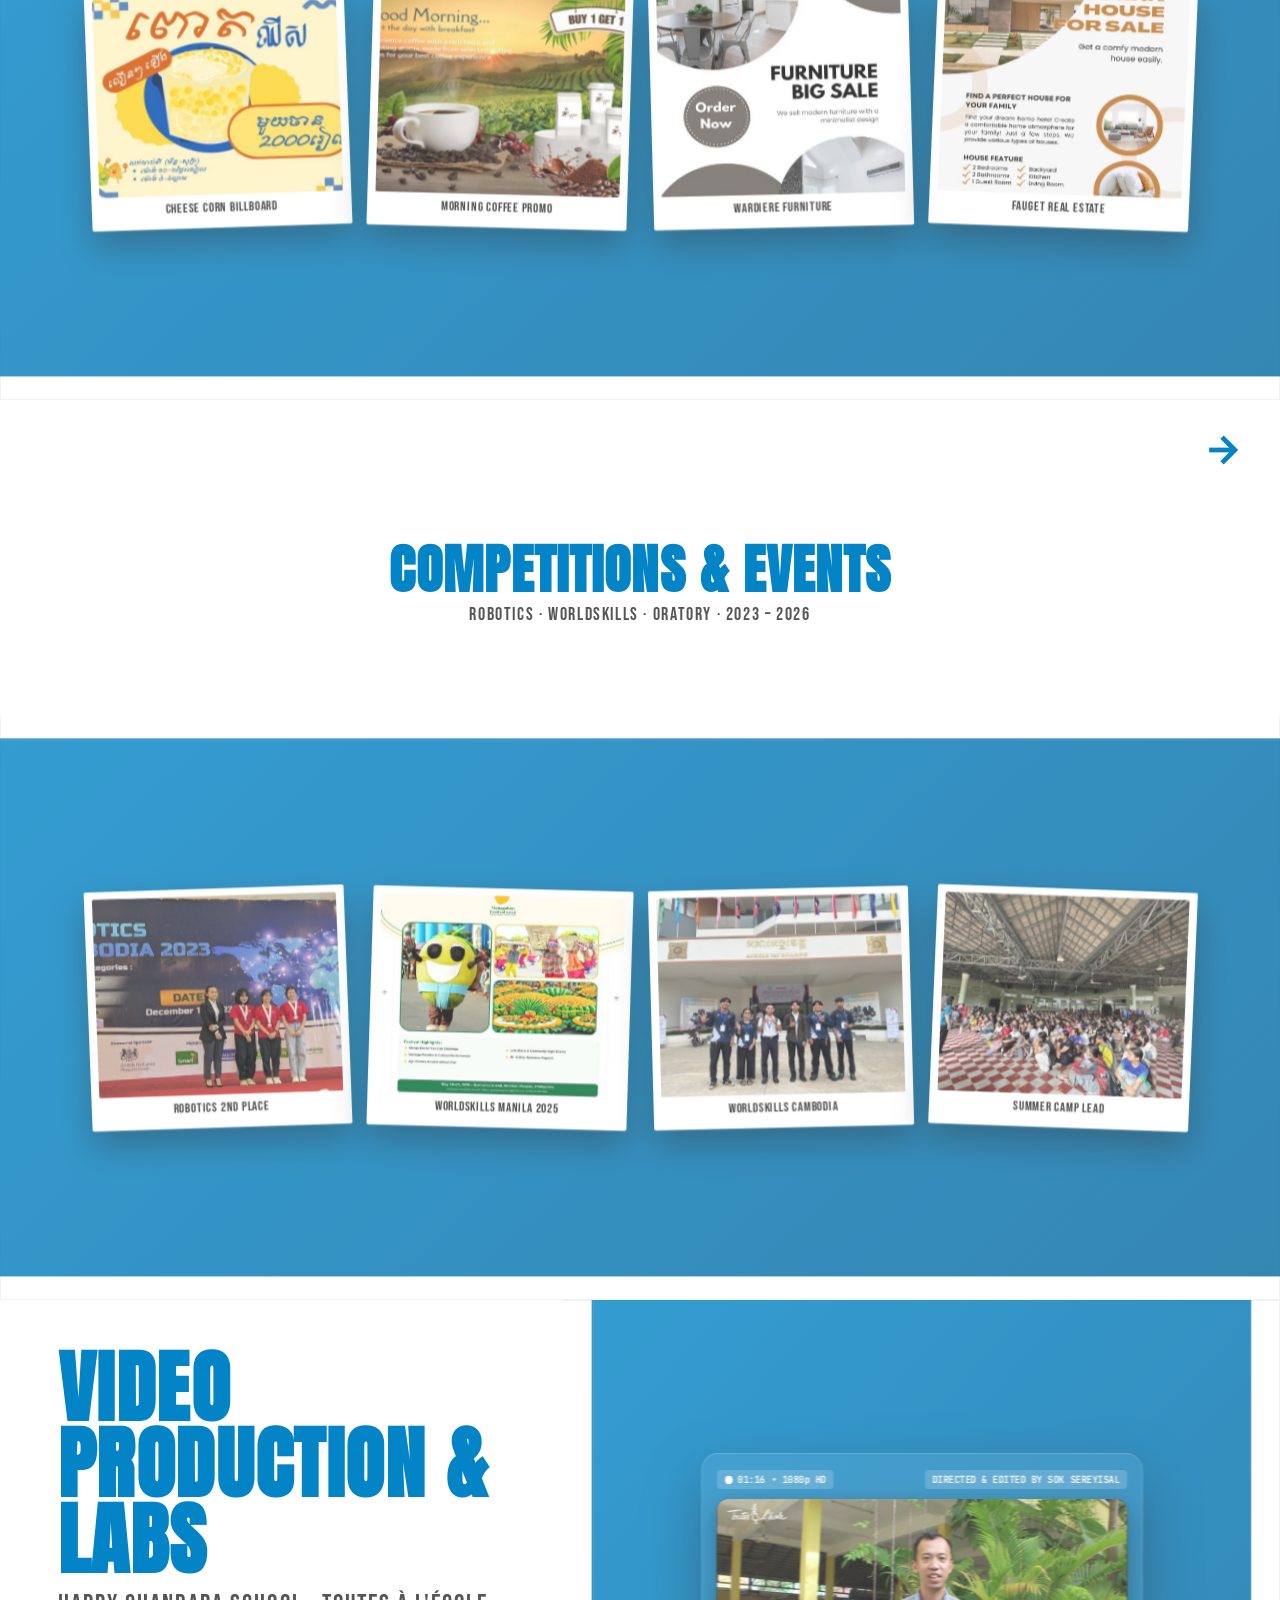
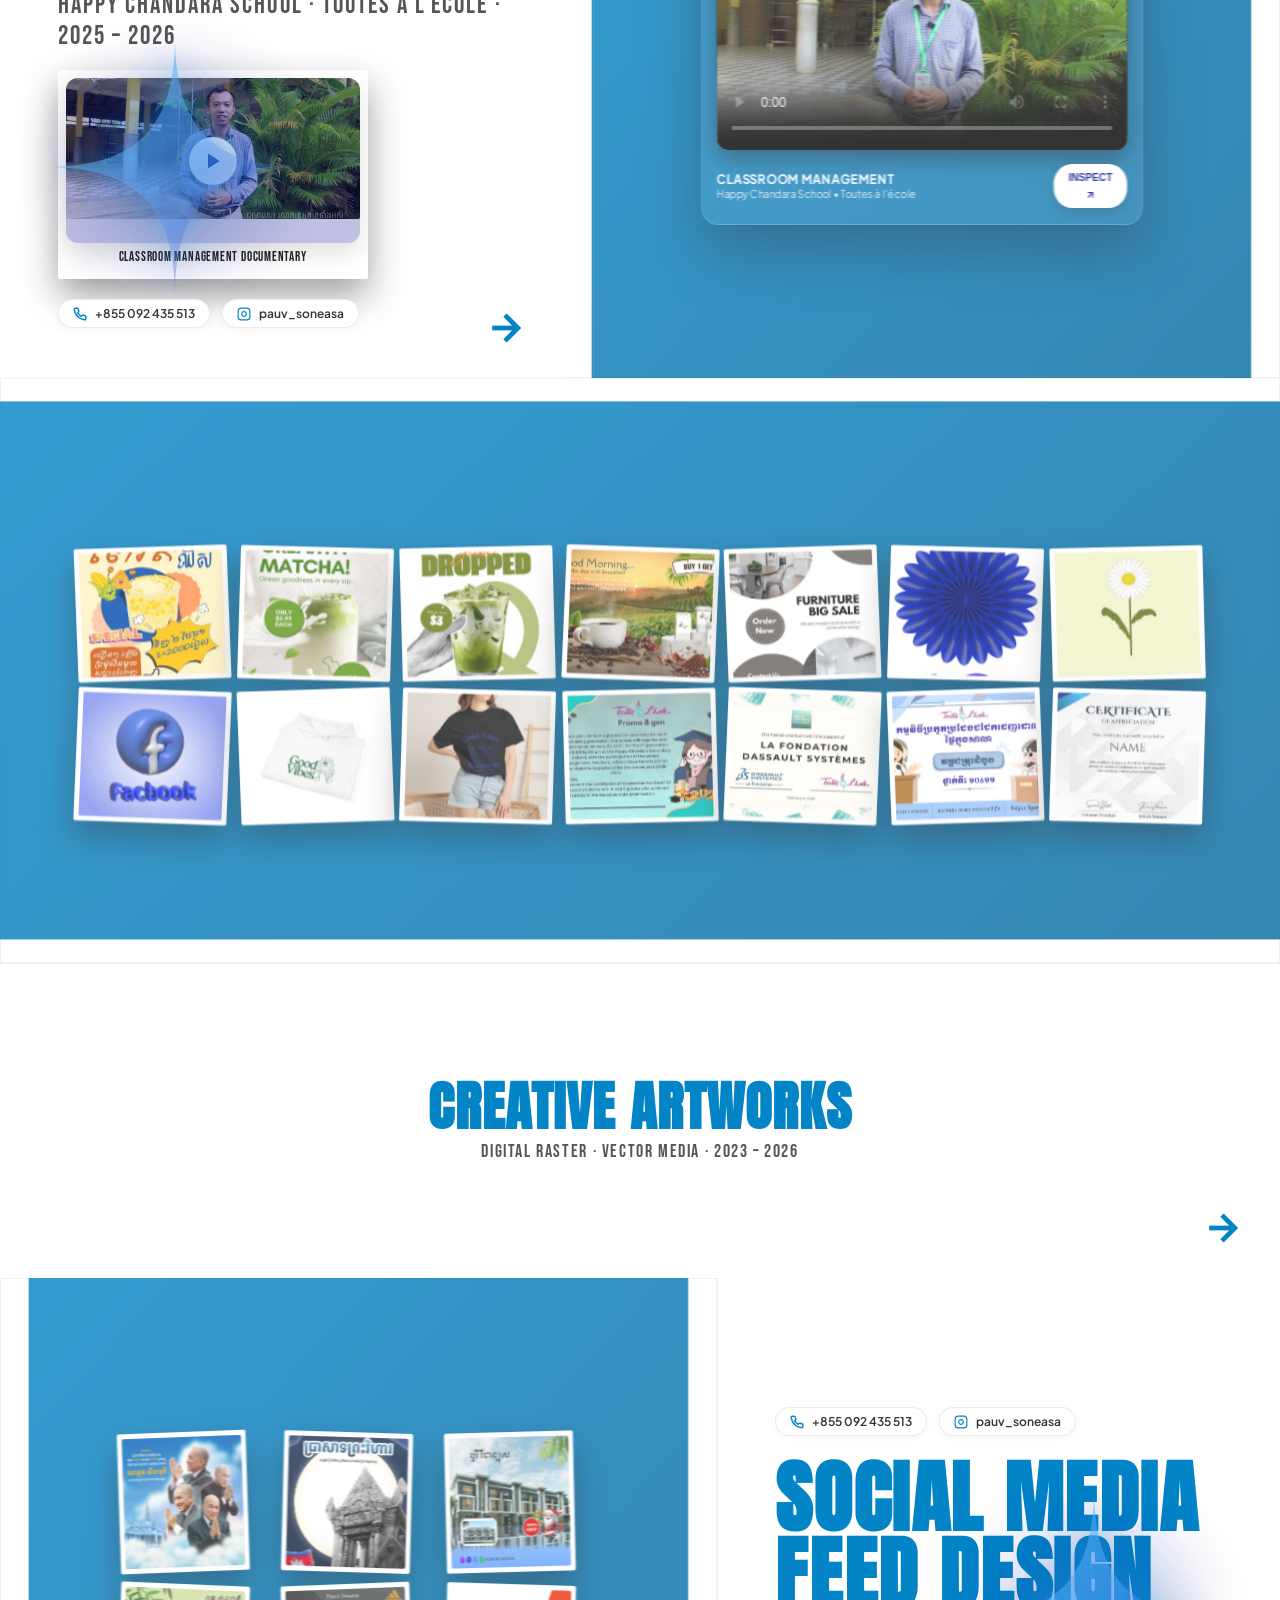
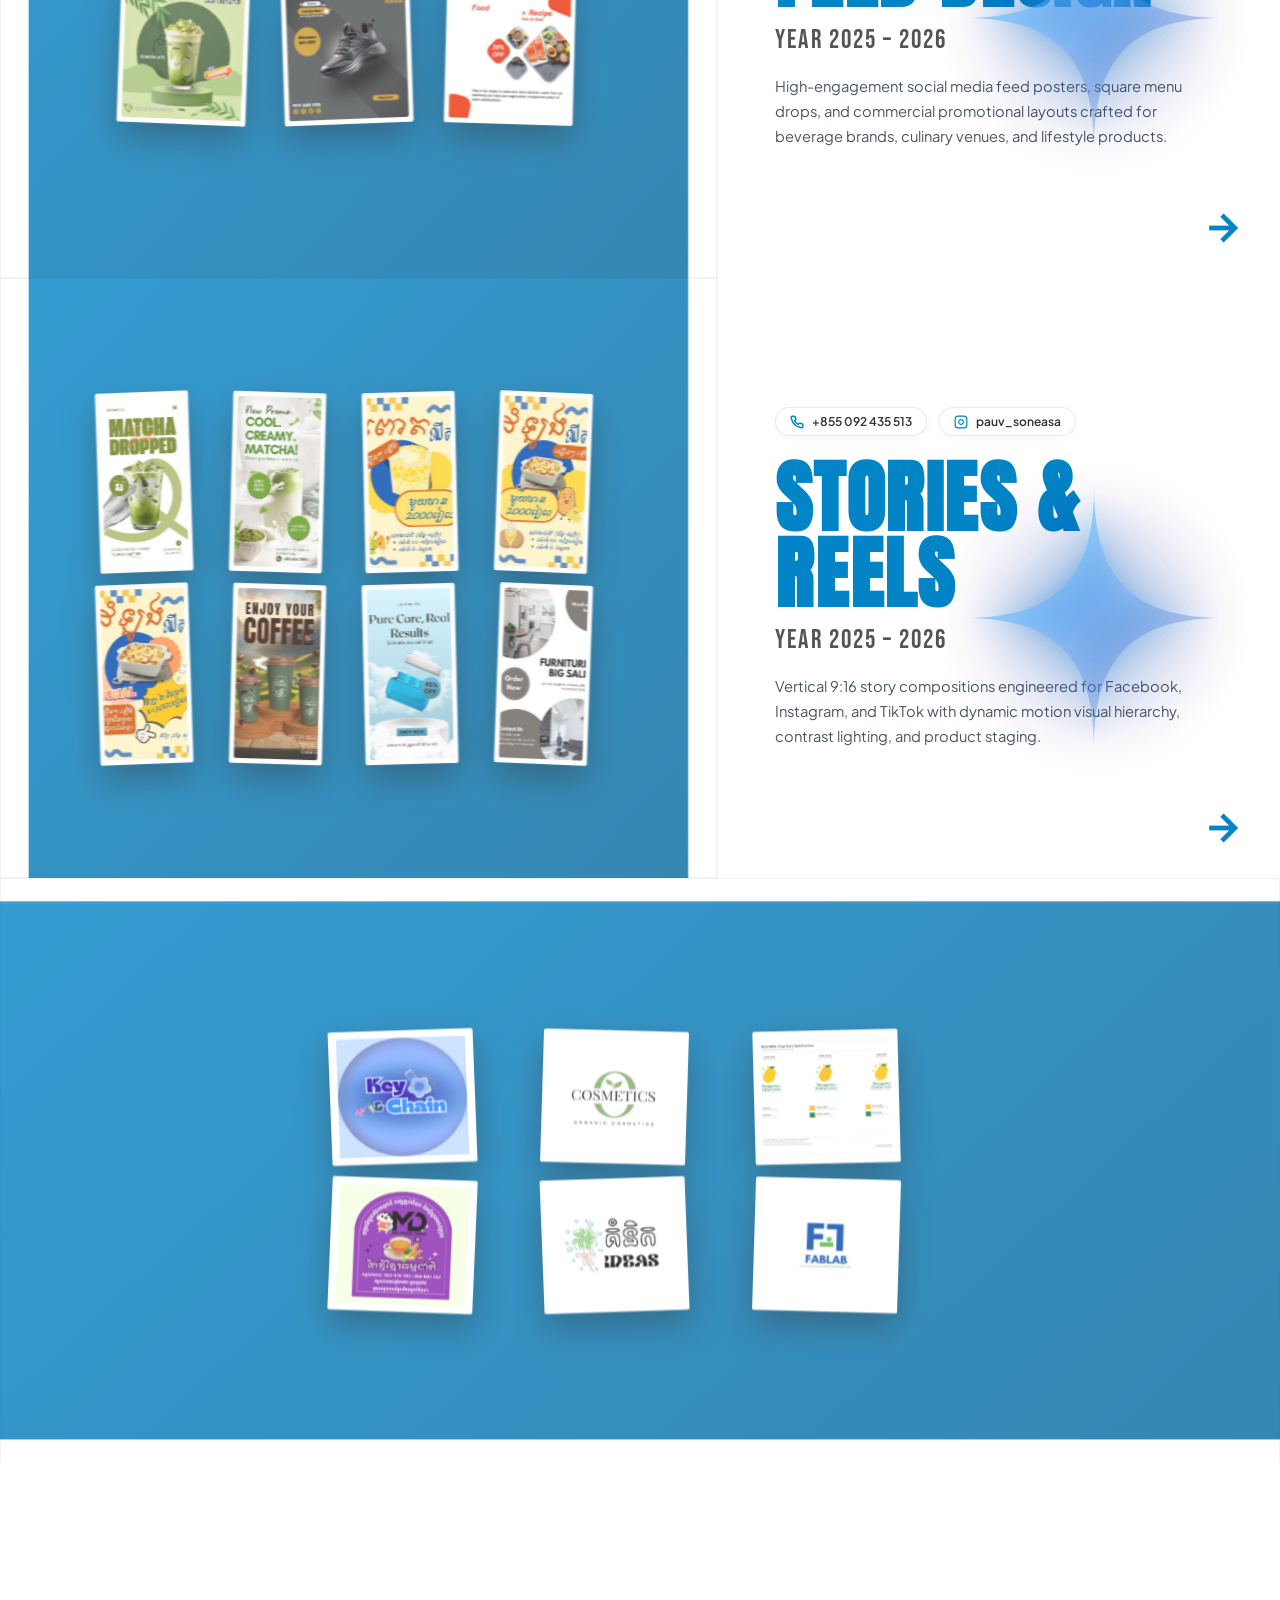
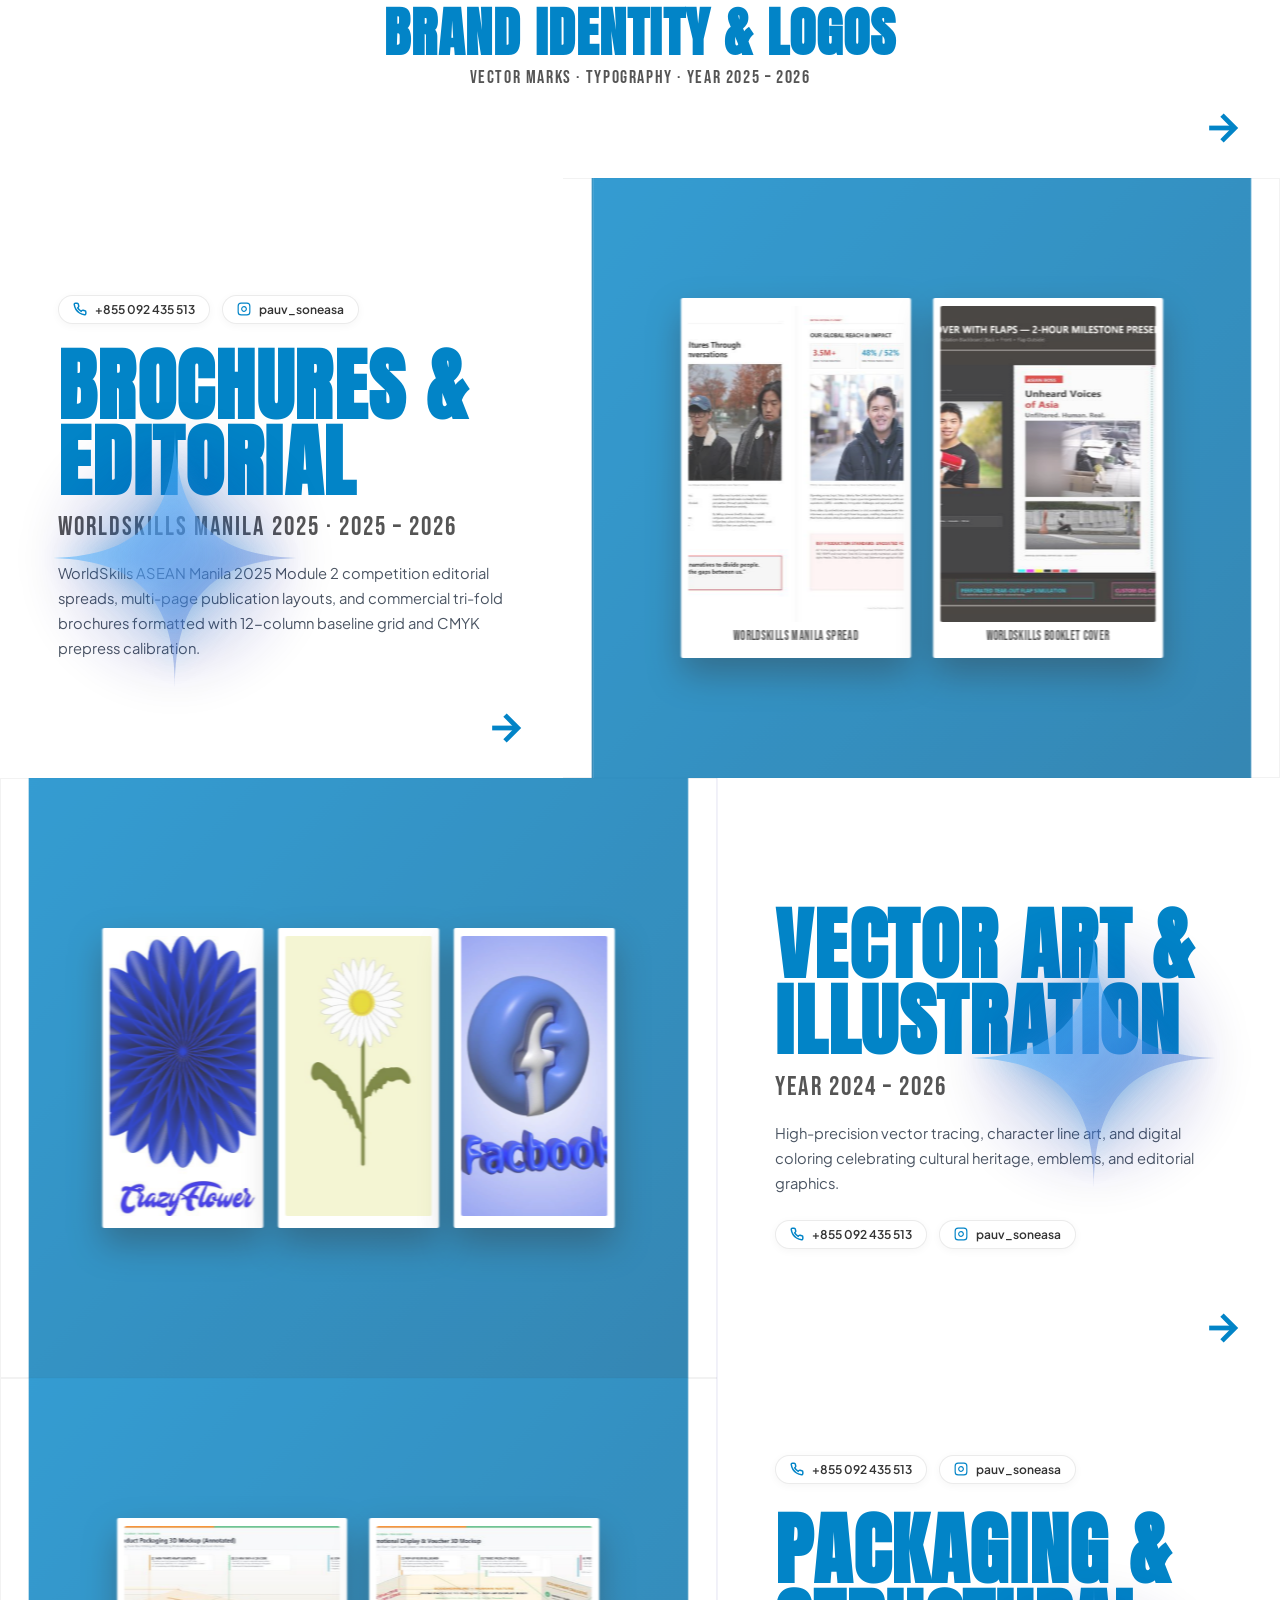
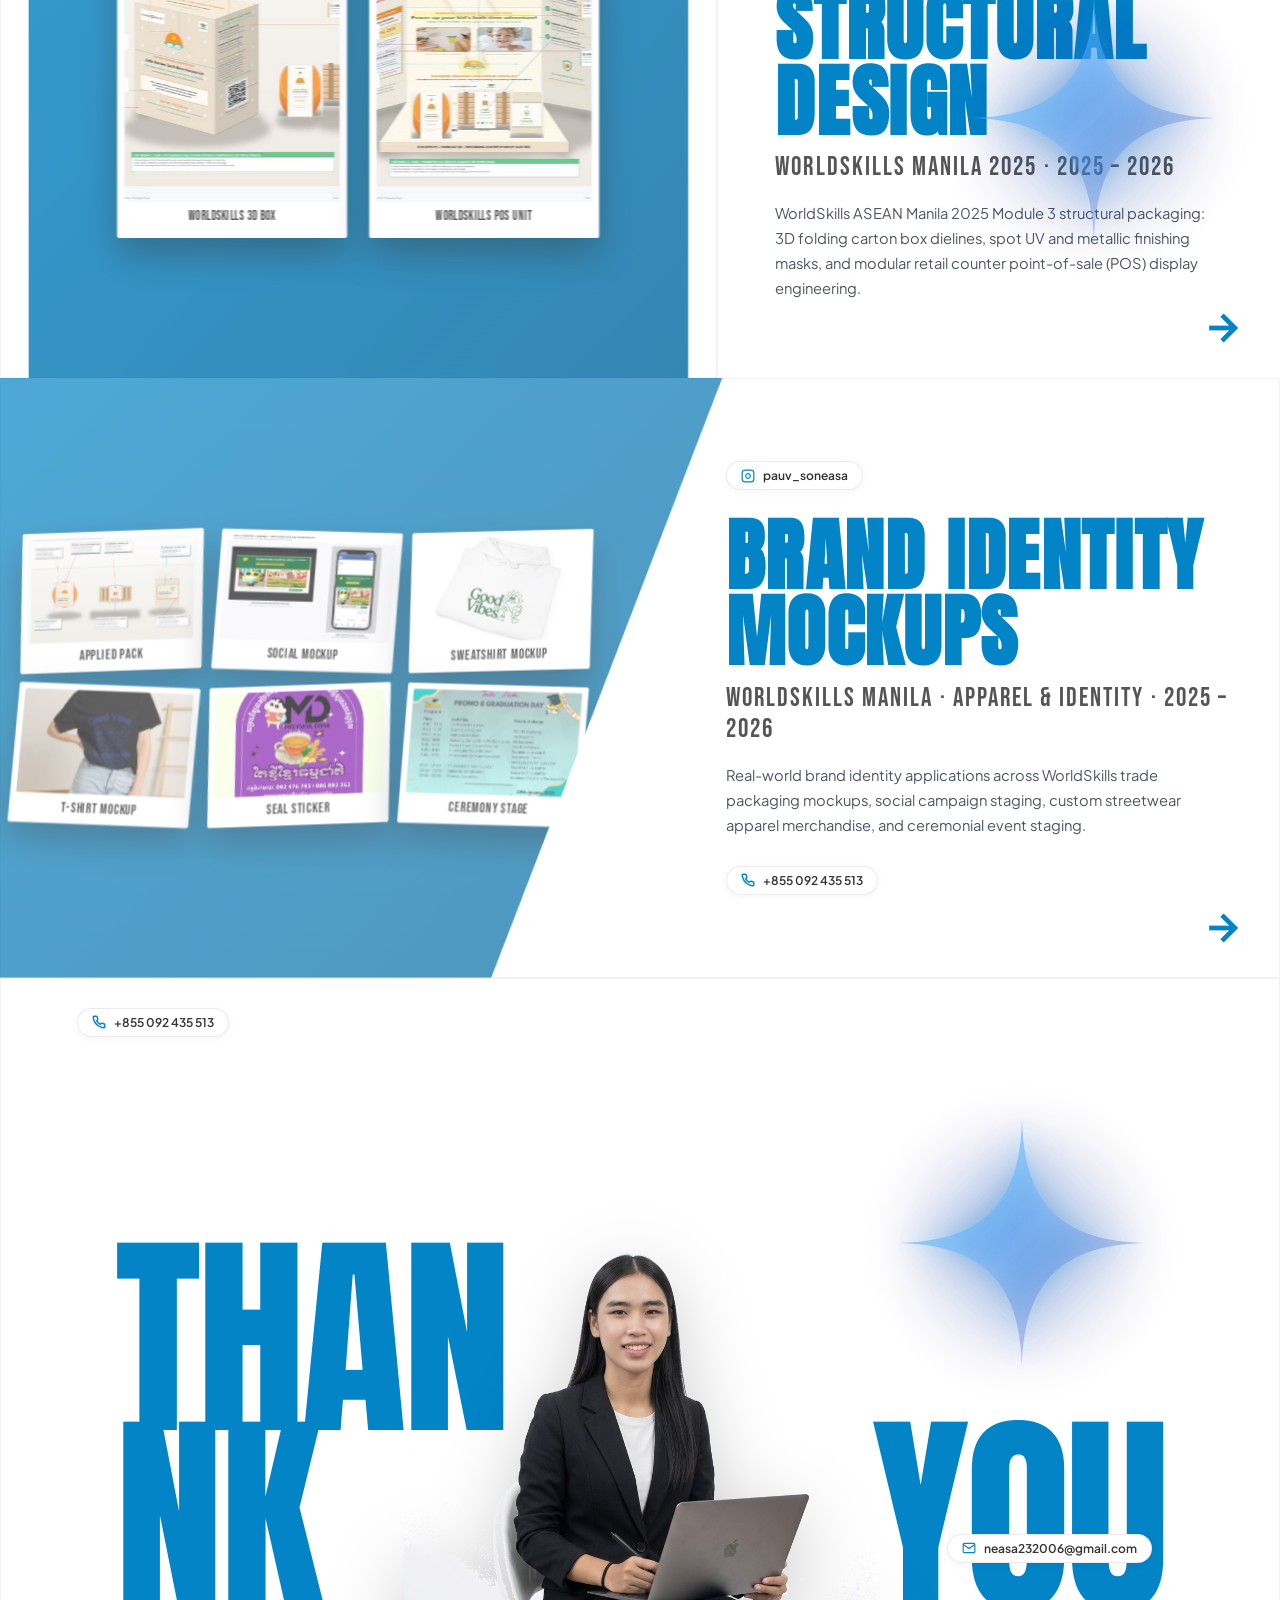
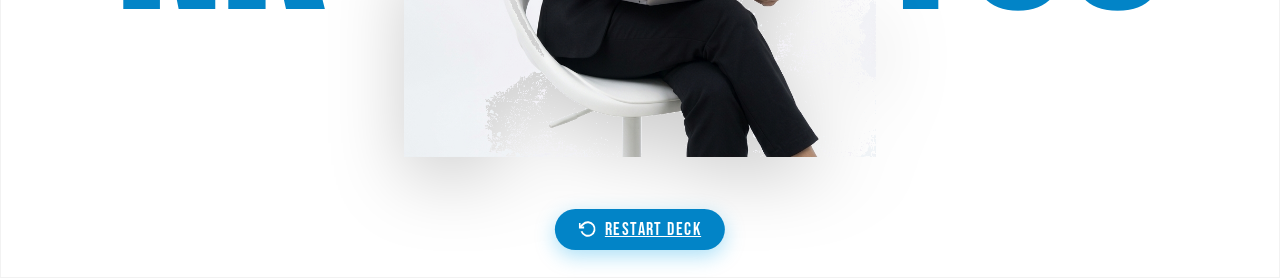
==== commit 2e9abeea: "fix(ui): declutter navbar into floating glass HUD, eliminate slide header overlap, and lock 100vh pe" ====
--- a/deck.html
+++ b/deck.html
@@ -30,68 +30,72 @@
   <!-- Slim Top Autoplay Progress Bar -->
   <div class="deck-top-progress-bar" id="topProgressBar"></div>
 
-  <!-- Floating Minimal Top Navigation Bar -->
-  <header class="deck-top-switcher">
-    <div style="display: flex; align-items: center; gap: 8px;">
-      <a href="./index.html" class="deck-switcher-btn" title="Return to primary hybrid portfolio">
-        <svg width="14" height="14" viewBox="0 0 24 24" fill="none" stroke="currentColor" stroke-width="2.5"><line x1="19" y1="12" x2="5" y2="12"></line><polyline points="12 19 5 12 12 5"></polyline></svg>
-        <span>FULL WEBSITE</span>
-      </a>
-      <button class="deck-switcher-btn deck-hire-btn" id="quickContactBtn" title="Get in touch with Sok Sereyisal & Pauv Soneasa">
-        <svg width="13" height="13" viewBox="0 0 24 24" fill="none" stroke="currentColor" stroke-width="2.5"><path d="M22 16.92v3a2 2 0 0 1-2.18 2 19.79 19.79 0 0 1-8.63-3.07 19.5 19.5 0 0 1-6-6 19.79 19.79 0 0 1-3.07-8.67A2 2 0 0 1 4.11 2h3a2 2 0 0 1 2 1.72 12.84 12.84 0 0 0 .7 2.81 2 2 0 0 1-.45 2.11L8.09 9.91a16 16 0 0 0 6 6l1.27-1.27a2 2 0 0 1 2.11-.45 12.84 12.84 0 0 0 2.81.7A2 2 0 0 1 22 16.92z"></path></svg>
-        <span>GET IN TOUCH</span>
+  <!-- Floating Minimal Top Navigation Bar (Decluttered & Streamlined HUD) -->
+  <header class="deck-top-switcher" id="deckTopSwitcher">
+    <div class="deck-nav-left">
+      <a href="./index.html" class="deck-nav-btn" title="Return to primary website">
+        <svg width="13" height="13" viewBox="0 0 24 24" fill="none" stroke="currentColor" stroke-width="2.5"><line x1="19" y1="12" x2="5" y2="12"></line><polyline points="12 19 5 12 12 5"></polyline></svg>
+        <span>PORTFOLIO</span>
+      </a>
+      <button class="deck-nav-btn deck-hire-accent" id="quickContactBtn" title="Get in touch with Sok Sereyisal & Pauv Soneasa">
+        <svg width="12" height="12" viewBox="0 0 24 24" fill="none" stroke="currentColor" stroke-width="2.5"><path d="M22 16.92v3a2 2 0 0 1-2.18 2 19.79 19.79 0 0 1-8.63-3.07 19.5 19.5 0 0 1-6-6 19.79 19.79 0 0 1-3.07-8.67A2 2 0 0 1 4.11 2h3a2 2 0 0 1 2 1.72 12.84 12.84 0 0 0 .7 2.81 2 2 0 0 1-.45 2.11L8.09 9.91a16 16 0 0 0 6 6l1.27-1.27a2 2 0 0 1 2.11-.45 12.84 12.84 0 0 0 2.81.7A2 2 0 0 1 22 16.92z"></path></svg>
+        <span>CONTACT</span>
       </button>
     </div>
 
-    <div class="deck-controls-cluster">
-      <!-- Autoplay Deck Button (Active by default per Ryan's video replica) -->
-      <button class="deck-control-pill active" id="autoplayBtn" title="Autoplay slide deck (Space key)">
-        <svg id="playIcon" width="12" height="12" viewBox="0 0 24 24" fill="currentColor">
+    <!-- Consolidated Floating Glass HUD Capsule -->
+    <div class="deck-hud-capsule" role="toolbar" aria-label="Deck Controls">
+      <!-- Play / Pause Autoplay -->
+      <button class="hud-pill-btn active" id="autoplayBtn" title="Play / Pause Autoplay (Space key)">
+        <svg id="playIcon" width="11" height="11" viewBox="0 0 24 24" fill="currentColor">
           <rect x="6" y="4" width="3.5" height="16" fill="currentColor"/>
           <rect x="14.5" y="4" width="3.5" height="16" fill="currentColor"/>
         </svg>
         <span id="playLabel">PAUSE</span>
       </button>
 
-      <!-- Slide Overview Filmstrip Button -->
-      <button class="deck-control-pill" id="filmstripBtn" title="Slide Filmstrip Overview (O key)">
+      <!-- Slides Filmstrip Drawer -->
+      <button class="hud-pill-btn" id="filmstripBtn" title="Slide Filmstrip Overview (O key)">
         <svg width="12" height="12" viewBox="0 0 24 24" fill="none" stroke="currentColor" stroke-width="2"><rect x="3" y="3" width="7" height="7"></rect><rect x="14" y="3" width="7" height="7"></rect><rect x="14" y="14" width="7" height="7"></rect><rect x="3" y="14" width="7" height="7"></rect></svg>
         <span>SLIDES</span>
       </button>
 
-      <!-- Relaxing Background Music Pill -->
-      <button class="deck-control-pill active" id="musicBtn" title="Toggle relaxing background song (M key)" aria-label="Toggle background music">
-        <svg id="musicIcon" width="13" height="13" viewBox="0 0 24 24" fill="none" stroke="currentColor" stroke-width="2">
+      <span class="hud-sep"></span>
+
+      <!-- Relaxing Background Song Toggle -->
+      <button class="hud-icon-btn active" id="musicBtn" title="Background Music (M key)" aria-label="Toggle background music">
+        <svg id="musicIcon" width="12" height="12" viewBox="0 0 24 24" fill="none" stroke="currentColor" stroke-width="2">
           <path d="M9 18V5l12-2v13"></path>
           <circle cx="6" cy="18" r="3"></circle>
           <circle cx="18" cy="16" r="3"></circle>
         </svg>
-        <span id="musicLabel">MUSIC ON</span>
         <span class="music-equalizer" aria-hidden="true">
           <span class="music-bar"></span>
           <span class="music-bar"></span>
           <span class="music-bar"></span>
         </span>
+        <span id="musicLabel" style="display: none;">MUSIC ON</span>
       </button>
 
-      <!-- Sound Toggle Button -->
-      <button class="deck-control-pill" id="soundBtn" title="Toggle audio SFX (S key)">
+      <!-- Sound Effects Toggle -->
+      <button class="hud-icon-btn" id="soundBtn" title="Audio SFX (S key)">
         <svg id="soundIcon" width="12" height="12" viewBox="0 0 24 24" fill="none" stroke="currentColor" stroke-width="2"><polygon points="11 5 6 9 2 9 2 15 6 15 11 19 11 5"></polygon><path d="M19.07 4.93a10 10 0 0 1 0 14.14M15.54 8.46a5 5 0 0 1 0 7.07"></path></svg>
-        <span>SFX</span>
       </button>
 
-      <!-- Keyboard Shortcuts Helper Button -->
-      <button class="deck-control-pill" id="shortcutsBtn" title="Keyboard Shortcuts (? key)">
-        <span style="font-weight: 800; font-size: 12px; font-family: var(--font-mono);">?</span>
+      <!-- Keyboard Shortcuts Help -->
+      <button class="hud-icon-btn" id="shortcutsBtn" title="Keyboard Shortcuts (? key)">
+        <span>?</span>
       </button>
 
-      <!-- Fullscreen Button -->
-      <button class="deck-control-pill" id="fullscreenBtn" title="Toggle Fullscreen presentation (F key)">
-        <svg width="12" height="12" viewBox="0 0 24 24" fill="none" stroke="currentColor" stroke-width="2"><path d="M8 3H5a2 2 0 0 0-2 2v3m18 0V5a2 2 0 0 0-2-2h-3m0 18h3a2 2 0 0 0 2-2v-3M3 16v3a2 2 0 0 0 2 2h3"></path></svg>
+      <!-- Fullscreen Presentation -->
+      <button class="hud-icon-btn" id="fullscreenBtn" title="Fullscreen (F key)">
+        <svg width="11" height="11" viewBox="0 0 24 24" fill="none" stroke="currentColor" stroke-width="2"><path d="M8 3H5a2 2 0 0 0-2 2v3m18 0V5a2 2 0 0 0-2-2h-3m0 18h3a2 2 0 0 0 2-2v-3M3 16v3a2 2 0 0 0 2 2h3"></path></svg>
       </button>
 
-      <!-- Live Counter Pill -->
-      <div class="deck-control-pill deck-pill-counter" id="slideIndicator">SLIDE 01 / 15</div>
+      <span class="hud-sep"></span>
+
+      <!-- Live Slide Counter -->
+      <div class="hud-counter" id="slideIndicator">01 / 15</div>
     </div>
   </header>
 
@@ -205,16 +209,8 @@
     </div>
 
     <div class="h-white-band">
-      <div class="contact-pills" style="position: absolute; left: 6vw;">
-        <span class="c-pill"><svg viewBox="0 0 24 24" fill="none" stroke="currentColor" stroke-width="2.5"><path d="M22 16.92v3a2 2 0 0 1-2.18 2 19.79 19.79 0 0 1-8.63-3.07 19.5 19.5 0 0 1-6-6 19.79 19.79 0 0 1-3.07-8.67A2 2 0 0 1 4.11 2h3a2 2 0 0 1 2 1.72 12.84 12.84 0 0 0 .7 2.81 2 2 0 0 1-.45 2.11L8.09 9.91a16 16 0 0 0 6 6l1.27-1.27a2 2 0 0 1 2.11-.45 12.84 12.84 0 0 0 2.81.7A2 2 0 0 1 22 16.92z"></path></svg>+855 092 435 513</span>
-      </div>
-
       <h2 class="h-slide-title">Commercial &amp; Brand Campaigns</h2>
       <p class="h-slide-sub">Art Direction &middot; Brand Identity &middot; Packaging &middot; 2024 &ndash; 2026</p>
-
-      <div class="contact-pills" style="position: absolute; right: 8vw;">
-        <span class="c-pill"><svg viewBox="0 0 24 24" fill="none" stroke="currentColor" stroke-width="2"><rect x="2" y="2" width="20" height="20" rx="5" ry="5"></rect><path d="M16 11.37A4 4 0 1 1 12.63 8 4 4 0 0 1 16 11.37z"></path></svg>pauv_soneasa</span>
-      </div>
     </div>
 
     <a href="#slide-4" class="slide-arrow-btn" aria-label="Next Slide">
@@ -227,16 +223,8 @@
        =================================================================== -->
   <section class="slide-section slide-h-top-white" id="slide-4">
     <div class="h-white-band" style="height: 35%;">
-      <div class="contact-pills" style="position: absolute; left: 6vw;">
-        <span class="c-pill"><svg viewBox="0 0 24 24" fill="none" stroke="currentColor" stroke-width="2.5"><path d="M22 16.92v3a2 2 0 0 1-2.18 2 19.79 19.79 0 0 1-8.63-3.07 19.5 19.5 0 0 1-6-6 19.79 19.79 0 0 1-3.07-8.67A2 2 0 0 1 4.11 2h3a2 2 0 0 1 2 1.72 12.84 12.84 0 0 0 .7 2.81 2 2 0 0 1-.45 2.11L8.09 9.91a16 16 0 0 0 6 6l1.27-1.27a2 2 0 0 1 2.11-.45 12.84 12.84 0 0 0 2.81.7A2 2 0 0 1 22 16.92z"></path></svg>+855 092 435 513</span>
-      </div>
-
       <h2 class="h-slide-title">Product Photography &amp; Billboards</h2>
       <p class="h-slide-sub">Culinary, Retail &amp; Real Estate Collateral &middot; 2024 &ndash; 2026</p>
-
-      <div class="contact-pills" style="position: absolute; right: 8vw;">
-        <span class="c-pill"><svg viewBox="0 0 24 24" fill="none" stroke="currentColor" stroke-width="2"><rect x="2" y="2" width="20" height="20" rx="5" ry="5"></rect><path d="M16 11.37A4 4 0 1 1 12.63 8 4 4 0 0 1 16 11.37z"></path></svg>pauv_soneasa</span>
-      </div>
 
       <a href="#slide-5" class="slide-arrow-btn arrow-top-right" aria-label="Next Slide">
         <svg viewBox="0 0 24 24" fill="none"><line x1="5" y1="12" x2="19" y2="12"></line><polyline points="12 5 19 12 12 19"></polyline></svg>
@@ -270,16 +258,8 @@
        =================================================================== -->
   <section class="slide-section slide-h-top-white" id="slide-5">
     <div class="h-white-band" style="height: 35%;">
-      <div class="contact-pills" style="position: absolute; left: 6vw;">
-        <span class="c-pill"><svg viewBox="0 0 24 24" fill="none" stroke="currentColor" stroke-width="2.5"><path d="M22 16.92v3a2 2 0 0 1-2.18 2 19.79 19.79 0 0 1-8.63-3.07 19.5 19.5 0 0 1-6-6 19.79 19.79 0 0 1-3.07-8.67A2 2 0 0 1 4.11 2h3a2 2 0 0 1 2 1.72 12.84 12.84 0 0 0 .7 2.81 2 2 0 0 1-.45 2.11L8.09 9.91a16 16 0 0 0 6 6l1.27-1.27a2 2 0 0 1 2.11-.45 12.84 12.84 0 0 0 2.81.7A2 2 0 0 1 22 16.92z"></path></svg>+855 092 435 513</span>
-      </div>
-
       <h2 class="h-slide-title">Competitions &amp; Events</h2>
       <p class="h-slide-sub">Robotics &middot; WorldSkills &middot; Oratory &middot; 2023 &ndash; 2026</p>
-
-      <div class="contact-pills" style="position: absolute; right: 8vw;">
-        <span class="c-pill"><svg viewBox="0 0 24 24" fill="none" stroke="currentColor" stroke-width="2"><rect x="2" y="2" width="20" height="20" rx="5" ry="5"></rect><path d="M16 11.37A4 4 0 1 1 12.63 8 4 4 0 0 1 16 11.37z"></path></svg>pauv_soneasa</span>
-      </div>
 
       <a href="#slide-6" class="slide-arrow-btn arrow-top-right" aria-label="Next Slide">
         <svg viewBox="0 0 24 24" fill="none"><line x1="5" y1="12" x2="19" y2="12"></line><polyline points="12 5 19 12 12 19"></polyline></svg>
@@ -395,16 +375,8 @@
     </div>
 
     <div class="h-white-band" style="height: 35%;">
-      <div class="contact-pills" style="position: absolute; left: 6vw;">
-        <span class="c-pill"><svg viewBox="0 0 24 24" fill="none" stroke="currentColor" stroke-width="2.5"><path d="M22 16.92v3a2 2 0 0 1-2.18 2 19.79 19.79 0 0 1-8.63-3.07 19.5 19.5 0 0 1-6-6 19.79 19.79 0 0 1-3.07-8.67A2 2 0 0 1 4.11 2h3a2 2 0 0 1 2 1.72 12.84 12.84 0 0 0 .7 2.81 2 2 0 0 1-.45 2.11L8.09 9.91a16 16 0 0 0 6 6l1.27-1.27a2 2 0 0 1 2.11-.45 12.84 12.84 0 0 0 2.81.7A2 2 0 0 1 22 16.92z"></path></svg>+855 092 435 513</span>
-      </div>
-
       <h2 class="h-slide-title">Creative Artworks</h2>
       <p class="h-slide-sub">Digital Raster &middot; Vector Media &middot; 2023 &ndash; 2026</p>
-
-      <div class="contact-pills" style="position: absolute; right: 8vw;">
-        <span class="c-pill"><svg viewBox="0 0 24 24" fill="none" stroke="currentColor" stroke-width="2"><rect x="2" y="2" width="20" height="20" rx="5" ry="5"></rect><path d="M16 11.37A4 4 0 1 1 12.63 8 4 4 0 0 1 16 11.37z"></path></svg>pauv_soneasa</span>
-      </div>
     </div>
 
     <a href="#slide-8" class="slide-arrow-btn" aria-label="Next Slide">
@@ -504,16 +476,8 @@
     </div>
 
     <div class="h-white-band" style="height: 35%;">
-      <div class="contact-pills" style="position: absolute; left: 6vw;">
-        <span class="c-pill"><svg viewBox="0 0 24 24" fill="none" stroke="currentColor" stroke-width="2.5"><path d="M22 16.92v3a2 2 0 0 1-2.18 2 19.79 19.79 0 0 1-8.63-3.07 19.5 19.5 0 0 1-6-6 19.79 19.79 0 0 1-3.07-8.67A2 2 0 0 1 4.11 2h3a2 2 0 0 1 2 1.72 12.84 12.84 0 0 0 .7 2.81 2 2 0 0 1-.45 2.11L8.09 9.91a16 16 0 0 0 6 6l1.27-1.27a2 2 0 0 1 2.11-.45 12.84 12.84 0 0 0 2.81.7A2 2 0 0 1 22 16.92z"></path></svg>+855 092 435 513</span>
-      </div>
-
       <h2 class="h-slide-title">Brand Identity &amp; Logos</h2>
       <p class="h-slide-sub">Vector Marks &middot; Typography &middot; Year 2025 &ndash; 2026</p>
-
-      <div class="contact-pills" style="position: absolute; right: 8vw;">
-        <span class="c-pill"><svg viewBox="0 0 24 24" fill="none" stroke="currentColor" stroke-width="2"><rect x="2" y="2" width="20" height="20" rx="5" ry="5"></rect><path d="M16 11.37A4 4 0 1 1 12.63 8 4 4 0 0 1 16 11.37z"></path></svg>pauv_soneasa</span>
-      </div>
     </div>
 
     <a href="#slide-11" class="slide-arrow-btn" aria-label="Next Slide">
--- a/deck.css
+++ b/deck.css
@@ -61,87 +61,164 @@
   box-shadow: 0 0 14px rgba(56, 189, 248, 0.7), 0 0 4px #38bdf8;
 }
 
-/* Floating Top Switcher Bar (Minimal, Sleek Glassmorphism) */
+/* Floating Minimal Top Navigation Bar (Decluttered & Streamlined HUD) */
 .deck-top-switcher {
   position: fixed;
-  top: 16px;
-  left: 24px;
-  right: 24px;
+  top: 14px;
+  left: 20px;
+  right: 20px;
   z-index: 9999;
   display: flex;
   justify-content: space-between;
   align-items: center;
   pointer-events: none;
-}
-
-.deck-switcher-btn {
+  transition: opacity 0.35s ease, transform 0.35s ease;
+}
+
+.deck-top-switcher.is-dimmed {
+  opacity: 0.35;
+}
+
+.deck-top-switcher:hover {
+  opacity: 1 !important;
+}
+
+/* Left Group */
+.deck-nav-left {
   pointer-events: auto;
   display: inline-flex;
   align-items: center;
   gap: 8px;
+}
+
+.deck-nav-btn {
+  display: inline-flex;
+  align-items: center;
+  gap: 6px;
   background: rgba(255, 255, 255, 0.94);
   border: 1px solid var(--border-light);
-  padding: 8px 16px;
+  padding: 7px 14px;
   border-radius: 999px;
   font-family: var(--font-body);
-  font-size: 12px;
+  font-size: 11.5px;
   font-weight: 700;
   color: var(--dark);
   text-decoration: none;
-  box-shadow: 0 4px 16px rgba(0, 0, 0, 0.08);
-  backdrop-filter: blur(12px);
-  transition: all 0.25s var(--ease);
-}
-
-.deck-switcher-btn:hover {
+  box-shadow: 0 4px 16px rgba(0, 0, 0, 0.06);
+  backdrop-filter: blur(16px);
+  -webkit-backdrop-filter: blur(16px);
+  transition: all 0.22s var(--ease);
+  cursor: pointer;
+}
+
+.deck-nav-btn:hover {
   background: var(--red);
   color: var(--white);
   border-color: var(--red);
-  transform: translateY(-2px);
-  box-shadow: 0 8px 24px var(--red-glow);
-}
-
-.deck-controls-cluster {
+  transform: translateY(-1px);
+  box-shadow: 0 6px 20px var(--red-glow);
+}
+
+.deck-hire-accent {
+  background: linear-gradient(135deg, #0284c7, #0369a1);
+  color: #ffffff !important;
+  border-color: #0284c7 !important;
+  box-shadow: 0 4px 14px rgba(2, 132, 199, 0.35);
+}
+
+.deck-hire-accent:hover {
+  background: linear-gradient(135deg, #38bdf8, #0284c7);
+  box-shadow: 0 6px 20px rgba(2, 132, 199, 0.55);
+}
+
+/* Right Group: Consolidated Floating Glass HUD Capsule */
+.deck-hud-capsule {
   pointer-events: auto;
-  display: flex;
-  align-items: center;
-  gap: 8px;
-}
-
-.deck-control-pill {
+  display: inline-flex;
+  align-items: center;
+  gap: 4px;
   background: rgba(255, 255, 255, 0.94);
   border: 1px solid var(--border-light);
-  padding: 8px 14px;
+  padding: 4px 8px;
+  border-radius: 999px;
+  box-shadow: 0 6px 24px rgba(0, 0, 0, 0.08);
+  backdrop-filter: blur(18px);
+  -webkit-backdrop-filter: blur(18px);
+}
+
+/* Primary Capsule Pill Buttons (Play/Pause & Slides) */
+.hud-pill-btn {
+  display: inline-flex;
+  align-items: center;
+  gap: 5px;
+  background: transparent;
+  border: none;
+  padding: 6px 12px;
   border-radius: 999px;
   font-family: var(--font-mono);
-  font-size: 11.5px;
+  font-size: 11px;
   font-weight: 700;
-  color: var(--dark);
-  box-shadow: 0 4px 16px rgba(0, 0, 0, 0.06);
-  backdrop-filter: blur(12px);
+  color: #374151;
   cursor: pointer;
+  transition: all 0.2s var(--ease);
+}
+
+.hud-pill-btn:hover {
+  background: rgba(2, 132, 199, 0.1);
+  color: var(--red);
+}
+
+.hud-pill-btn.active {
+  background: var(--red);
+  color: #ffffff;
+  box-shadow: 0 2px 10px rgba(2, 132, 199, 0.35);
+}
+
+/* Capsule Mini Icon Buttons (Audio, SFX, Help, Fullscreen) */
+.hud-icon-btn {
+  width: 30px;
+  height: 30px;
+  border-radius: 50%;
+  background: transparent;
+  border: none;
   display: inline-flex;
   align-items: center;
-  gap: 6px;
-  transition: all 0.25s var(--ease);
-}
-
-.deck-control-pill:hover {
-  border-color: var(--red);
+  justify-content: center;
+  color: #4b5563;
+  cursor: pointer;
+  transition: all 0.2s var(--ease);
+  position: relative;
+  font-family: var(--font-mono);
+  font-weight: 800;
+  font-size: 12px;
+}
+
+.hud-icon-btn:hover {
+  background: rgba(0, 0, 0, 0.06);
   color: var(--red);
-  transform: translateY(-1px);
-}
-
-.deck-control-pill.active {
-  background: var(--red);
-  color: var(--white);
-  border-color: var(--red);
-  box-shadow: 0 6px 20px var(--red-glow);
-}
-
-.deck-pill-counter {
+  transform: scale(1.1);
+}
+
+.hud-icon-btn.active {
   color: var(--red);
+  background: rgba(2, 132, 199, 0.12);
+}
+
+/* Separator Line inside Capsule */
+.hud-sep {
+  width: 1px;
+  height: 16px;
+  background: rgba(0, 0, 0, 0.12);
+  margin: 0 3px;
+}
+
+/* Slide Counter */
+.hud-counter {
+  font-family: var(--font-mono);
+  font-size: 11px;
   font-weight: 800;
+  color: var(--red);
+  padding: 4px 8px;
   letter-spacing: 0.04em;
 }
 
@@ -151,7 +228,7 @@
   align-items: flex-end;
   gap: 2px;
   height: 12px;
-  margin-left: 3px;
+  margin-left: 2px;
   vertical-align: middle;
 }
 
@@ -171,10 +248,10 @@
   100% { height: 12px; }
 }
 
-.deck-control-pill:not(.active) .music-bar {
+.hud-icon-btn:not(.active) .music-bar {
   animation: none;
   height: 2px;
-  opacity: 0.6;
+  opacity: 0.4;
 }
 
 /* Side Dots Navigation (Right Edge Scrubber) */
@@ -443,20 +520,25 @@
 
 .card-frame img {
   width: 100%;
-  height: 100%;
+  height: calc(100% - 24px);
+  min-height: 0;
+  flex: 1 1 auto;
   object-fit: cover;
   display: block;
-  border-radius: 1px;
+  border-radius: 2px;
 }
 
 .card-caption {
+  height: 20px;
+  line-height: 20px;
   font-family: var(--font-bebas);
-  font-size: 13.5px;
+  font-size: 13px;
   letter-spacing: 0.06em;
   color: #222222;
   text-align: center;
-  margin-top: 6px;
+  margin-top: 4px;
   text-transform: uppercase;
+  flex-shrink: 0;
 }
 
 /* ===================================================================
@@ -603,35 +685,43 @@
    SPLIT SCREEN SLIDES (HORIZONTAL / VERTICAL)
    =================================================================== */
 
-/* Top Red (65%) / Bottom White (35%) */
+/* Top Red (66%) / Bottom White (34%) */
 .slide-h-top-red {
   display: flex;
   flex-direction: column;
   width: 100%;
-  height: 100%;
+  height: 100vh;
+  max-height: 100vh;
+  overflow: hidden;
 }
 
 .h-red-band {
-  height: 65%;
+  height: 66%;
   background: var(--red);
   background: linear-gradient(135deg, #0284c7 0%, #0369a1 100%);
   display: flex;
   align-items: center;
   justify-content: center;
-  padding: clamp(20px, 3vh, 36px) clamp(24px, 4vw, 48px);
+  padding: clamp(14px, 2.5vh, 28px) clamp(20px, 3.5vw, 40px);
   position: relative;
+  overflow: hidden;
+}
+
+.slide-h-top-red .h-red-band {
+  padding-top: clamp(40px, 6vh, 60px);
 }
 
 .h-white-band {
-  height: 35%;
+  height: 34%;
   background: var(--white);
   display: flex;
   flex-direction: column;
   align-items: center;
   justify-content: center;
   position: relative;
-  padding: clamp(14px, 2.2vh, 26px) clamp(24px, 4vw, 48px);
+  padding: clamp(10px, 1.8vh, 22px) clamp(20px, 4vw, 44px);
   gap: 4px;
+  overflow: hidden;
 }
 
 /* Crisp engineered hairline boundary seams between colored and white zones */
@@ -647,29 +737,44 @@
 
 .h-slide-title {
   font-family: var(--font-anton);
-  font-size: clamp(38px, 5.2vw, 74px);
+  font-size: clamp(32px, 4.2vw, 64px);
   color: var(--red);
   text-transform: uppercase;
   letter-spacing: 0.02em;
-  line-height: 1.02;
+  line-height: 1.0;
   text-align: center;
-  margin-bottom: 3px;
+  margin-bottom: 4px;
 }
 
 .h-slide-sub {
   font-family: var(--font-bebas);
-  font-size: clamp(15px, 1.7vw, 23px);
+  font-size: clamp(13px, 1.4vw, 19px);
   color: #555555;
   letter-spacing: 0.09em;
   text-align: center;
 }
 
-/* Top White (35%) / Bottom Red (65%) */
+/* Top White (34%) / Bottom Red (66%) */
 .slide-h-top-white {
   display: flex;
   flex-direction: column;
   width: 100%;
-  height: 100%;
+  height: 100vh;
+  max-height: 100vh;
+  overflow: hidden;
+}
+
+.slide-h-top-white .h-white-band {
+  height: 34%;
+  padding-top: clamp(48px, 7.5vh, 68px);
+  padding-bottom: clamp(10px, 1.6vh, 18px);
+  padding-left: clamp(20px, 4vw, 40px);
+  padding-right: clamp(20px, 4vw, 40px);
+  justify-content: center;
+}
+
+.slide-h-top-white .h-red-band {
+  height: 66%;
 }
 
 /* Vertical Split: Left Red (56%) / Right White (44%) - Perfect Symmetry */
@@ -786,13 +891,15 @@
 .grid-4-polaroids {
   display: grid;
   grid-template-columns: repeat(4, 1fr);
-  gap: 20px;
-  width: 90%;
-  max-width: 1100px;
+  gap: clamp(12px, 1.8vw, 22px);
+  width: 92%;
+  max-width: 1140px;
+  align-items: center;
 }
 
 .grid-4-polaroids .card-frame {
-  height: 270px;
+  height: clamp(175px, 29vh, 260px);
+  max-height: 40vw;
 }
 
 .grid-story-cards {
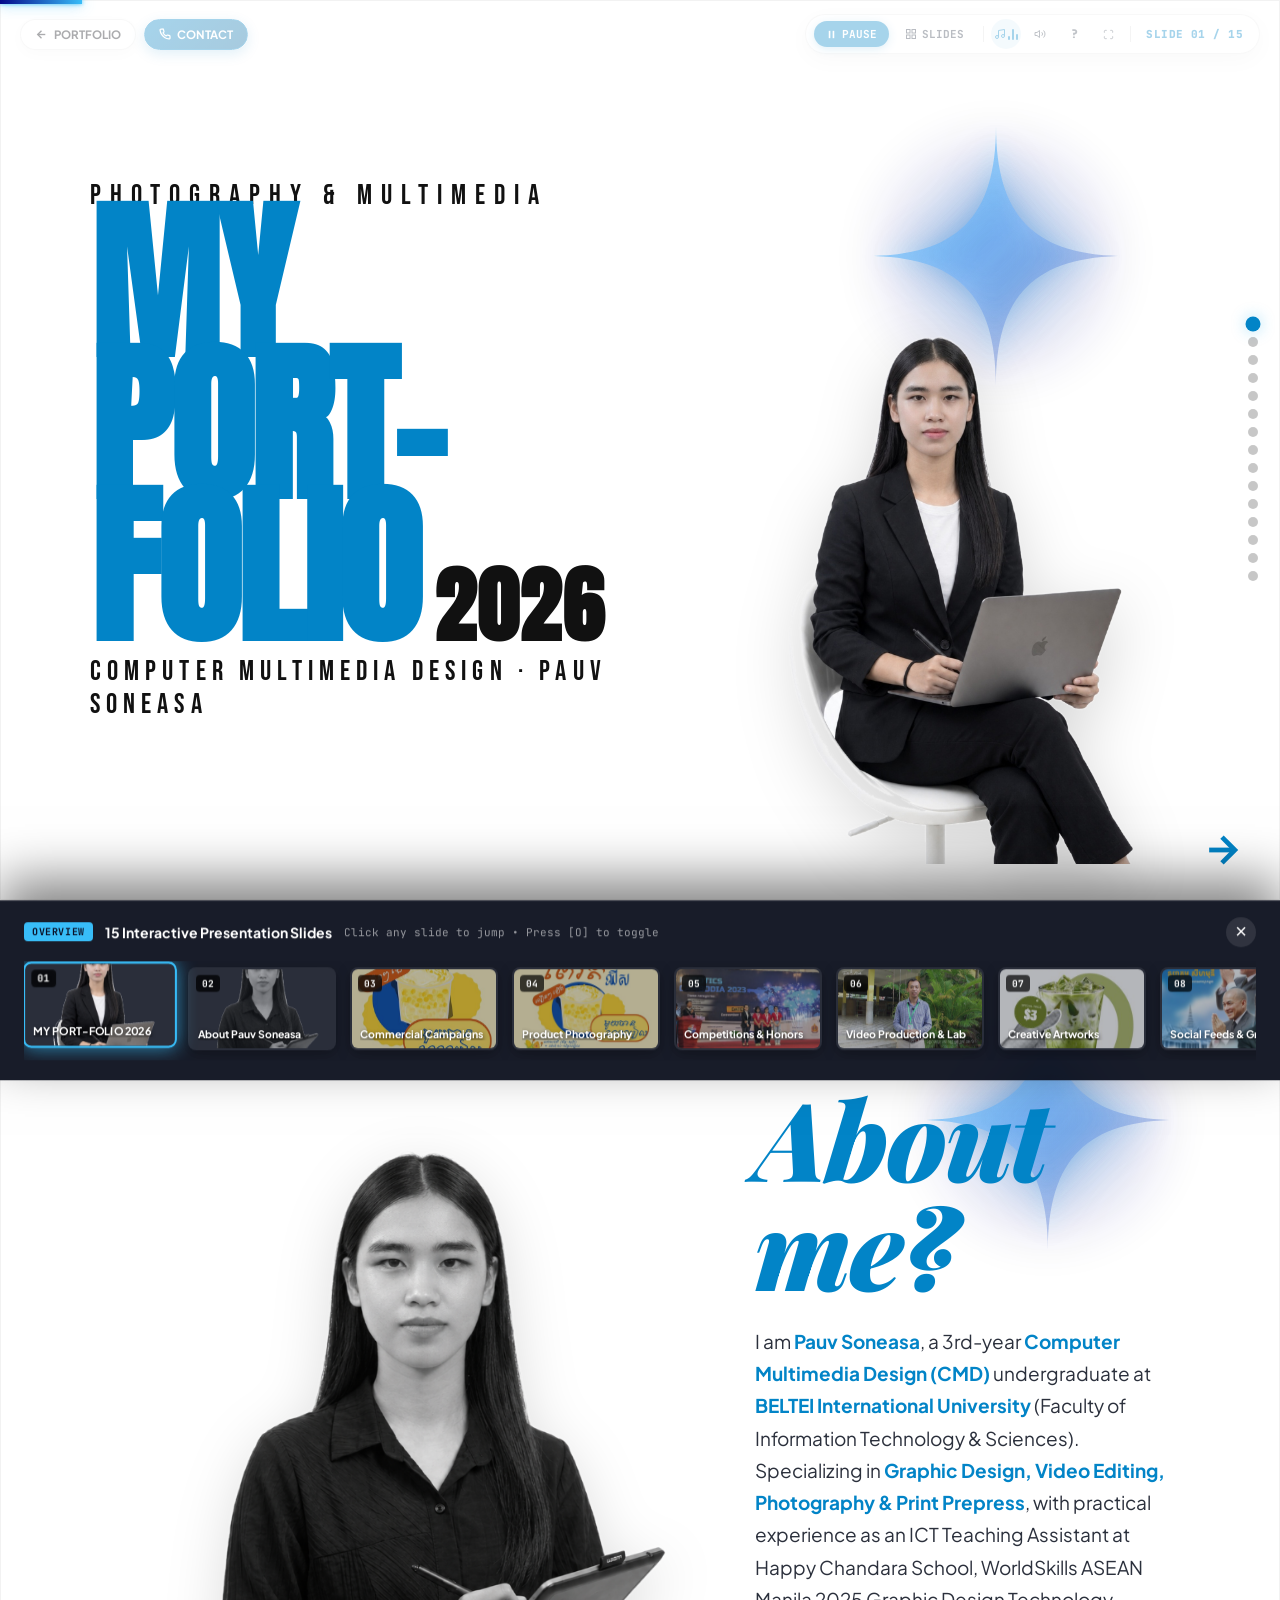
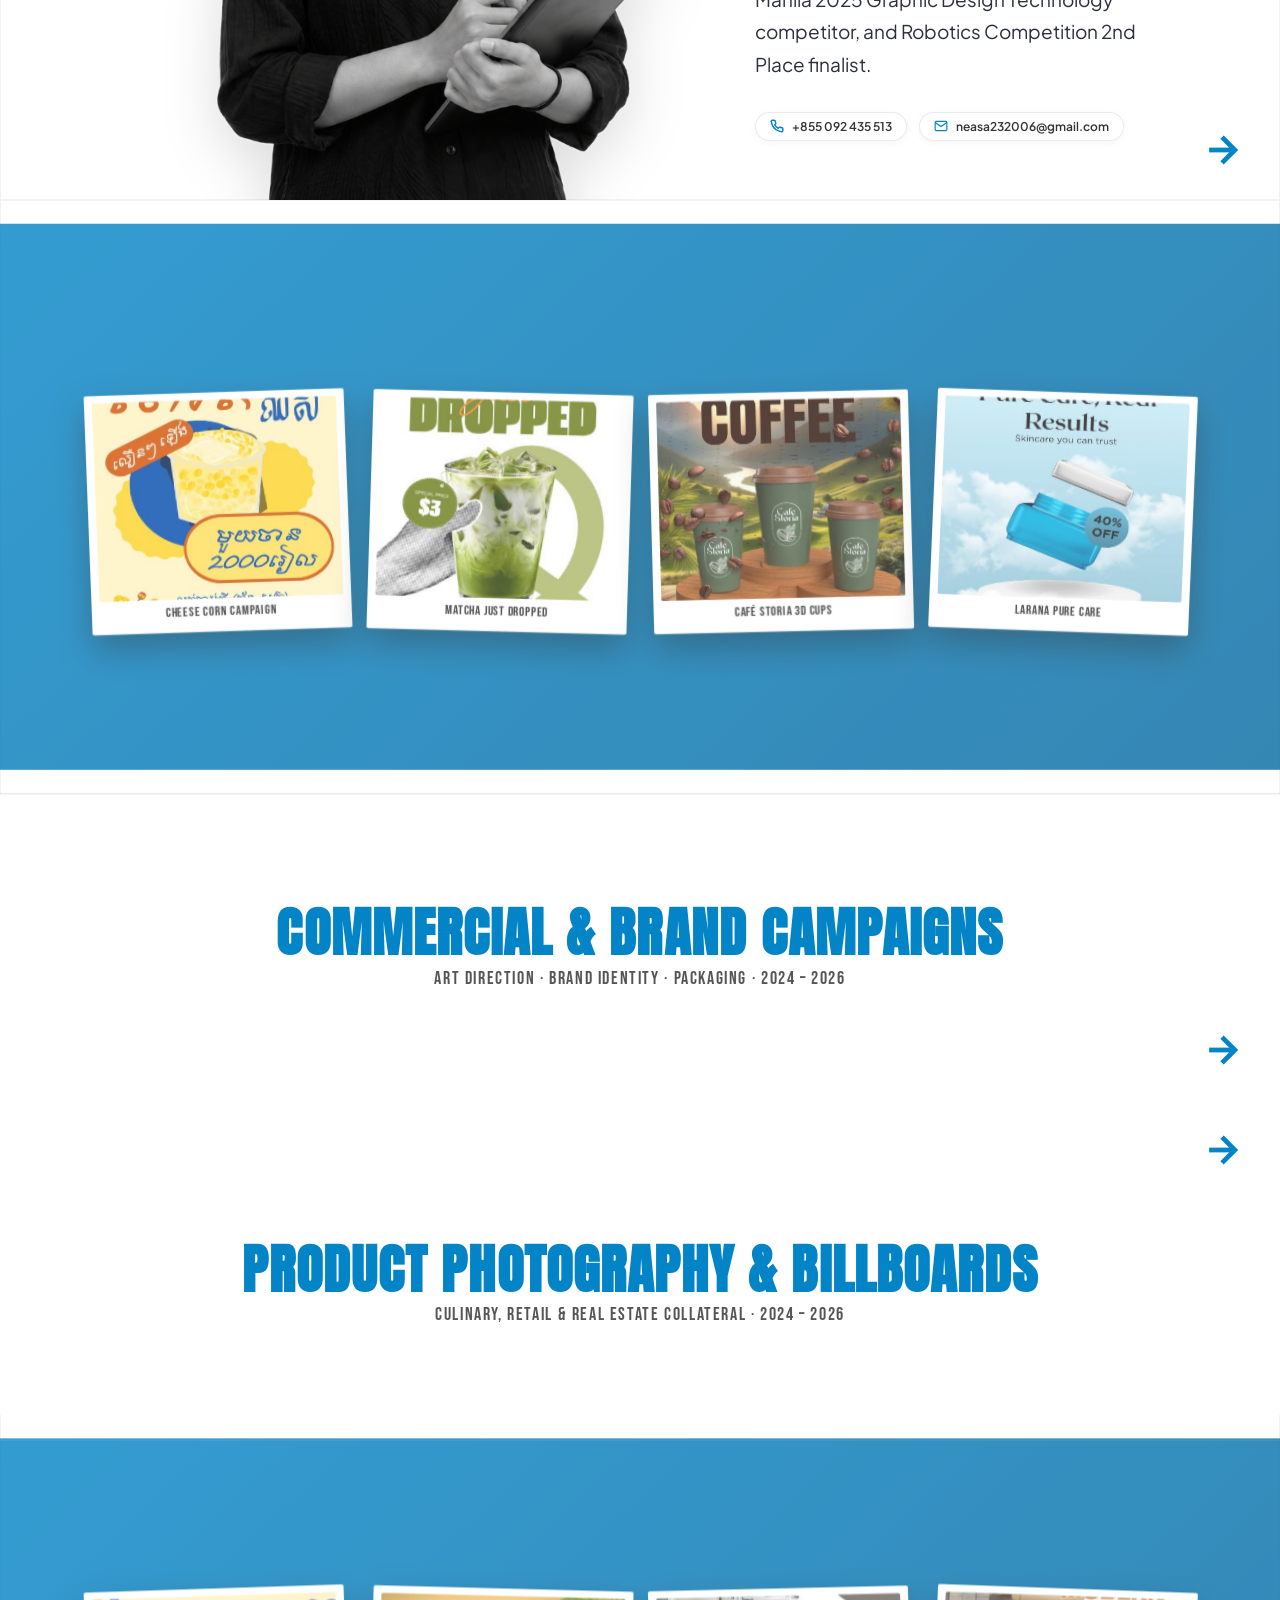
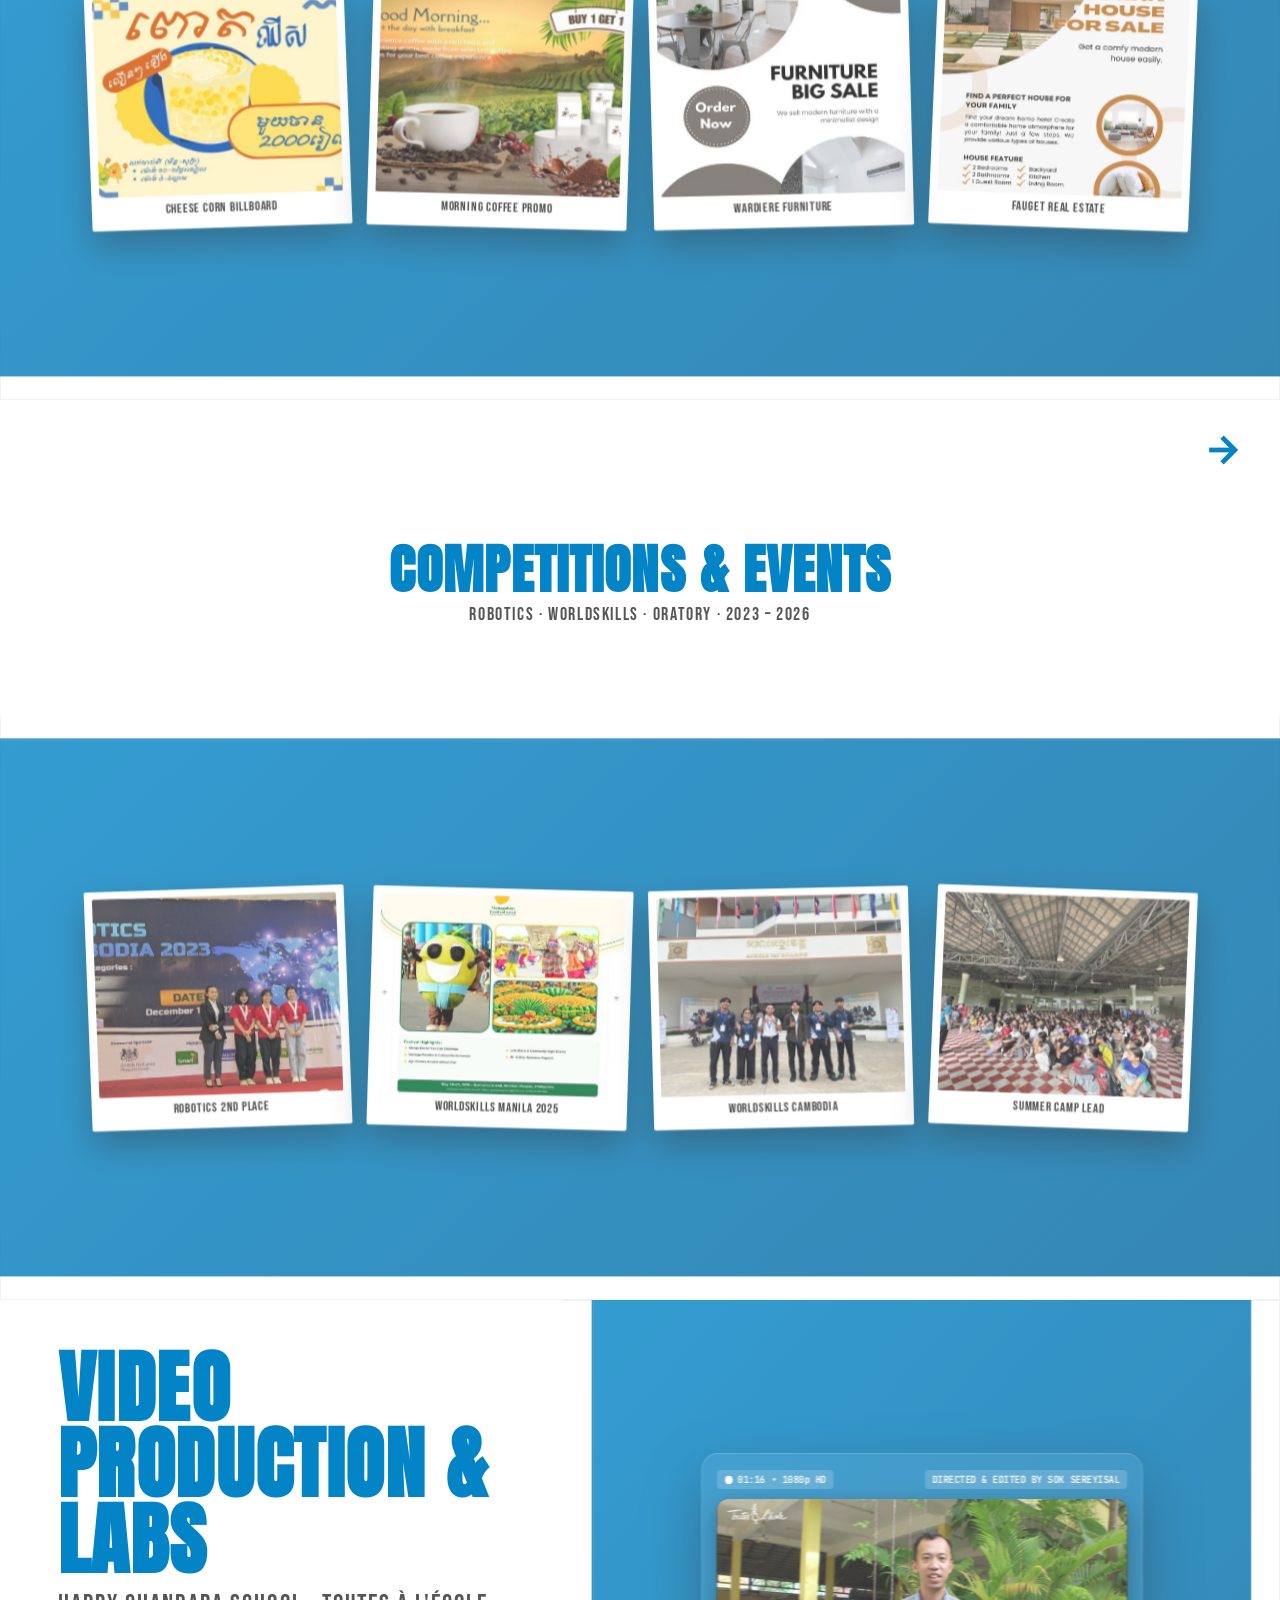
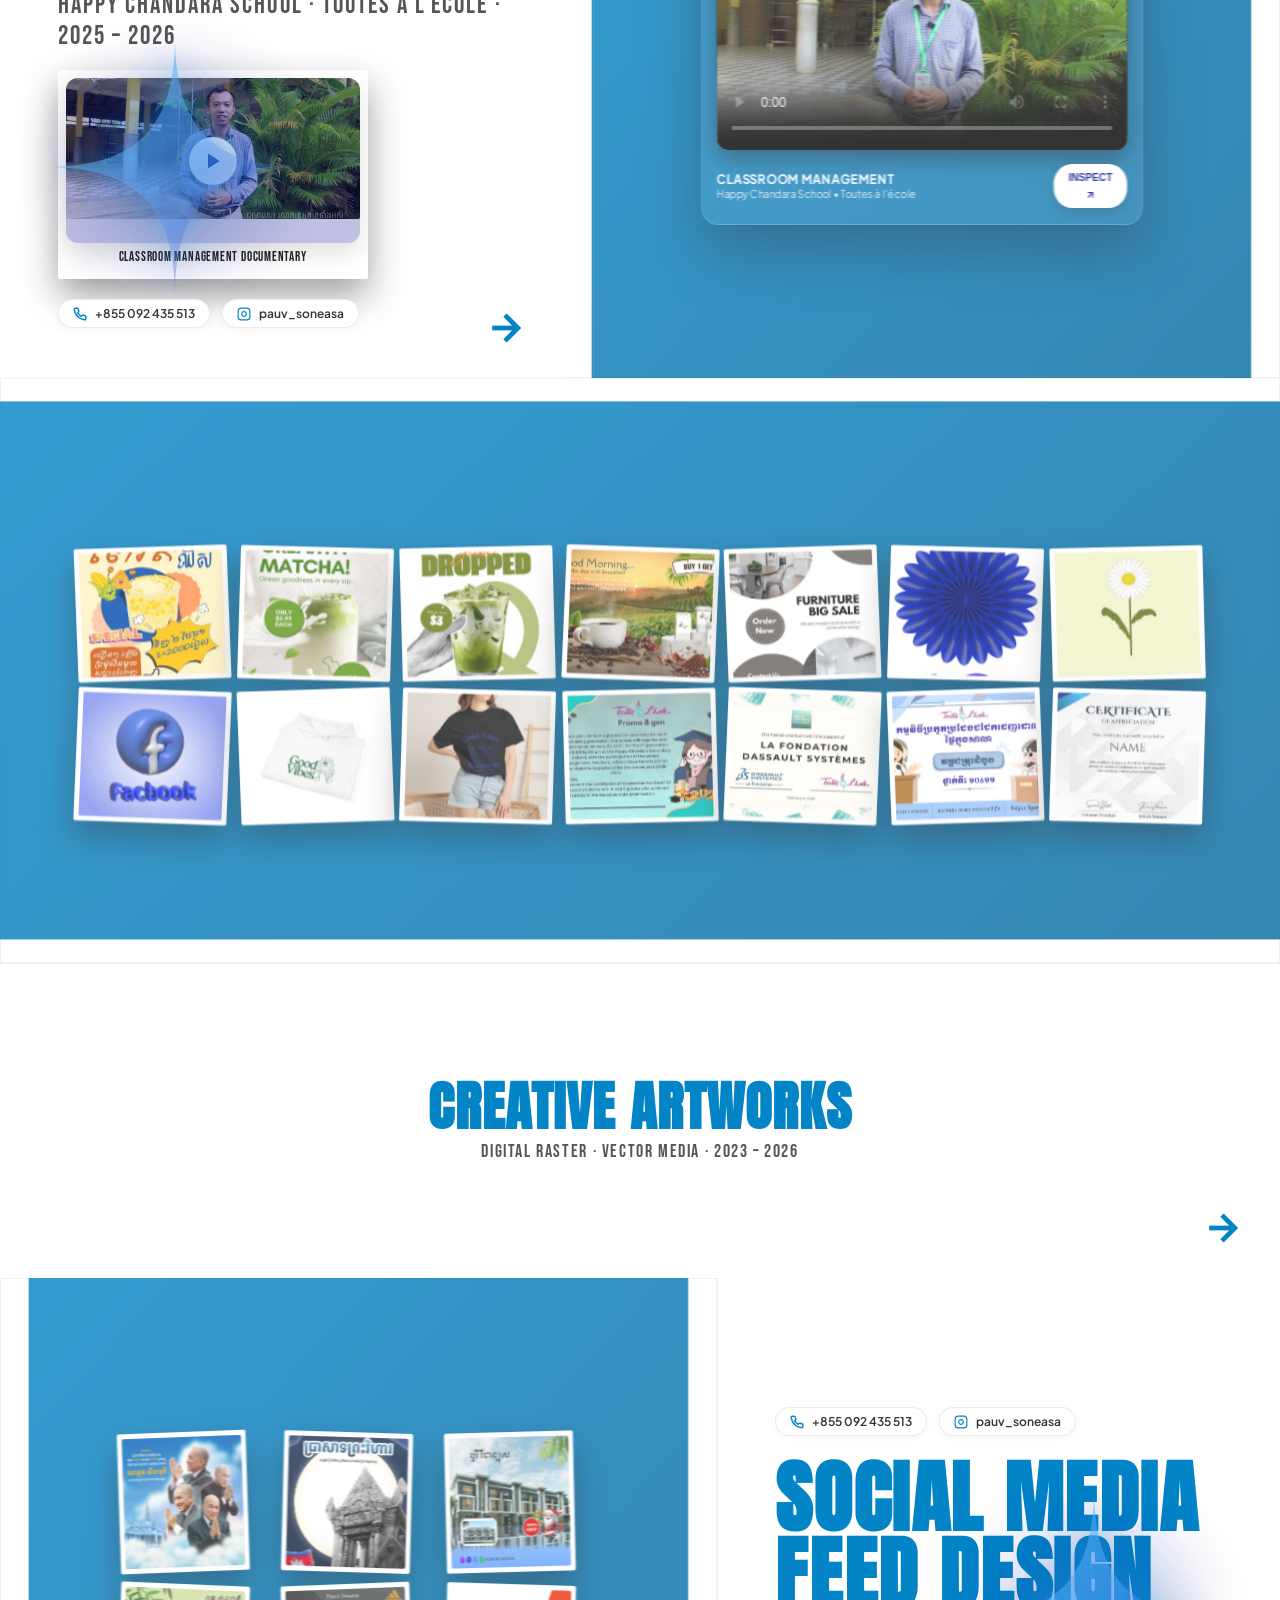
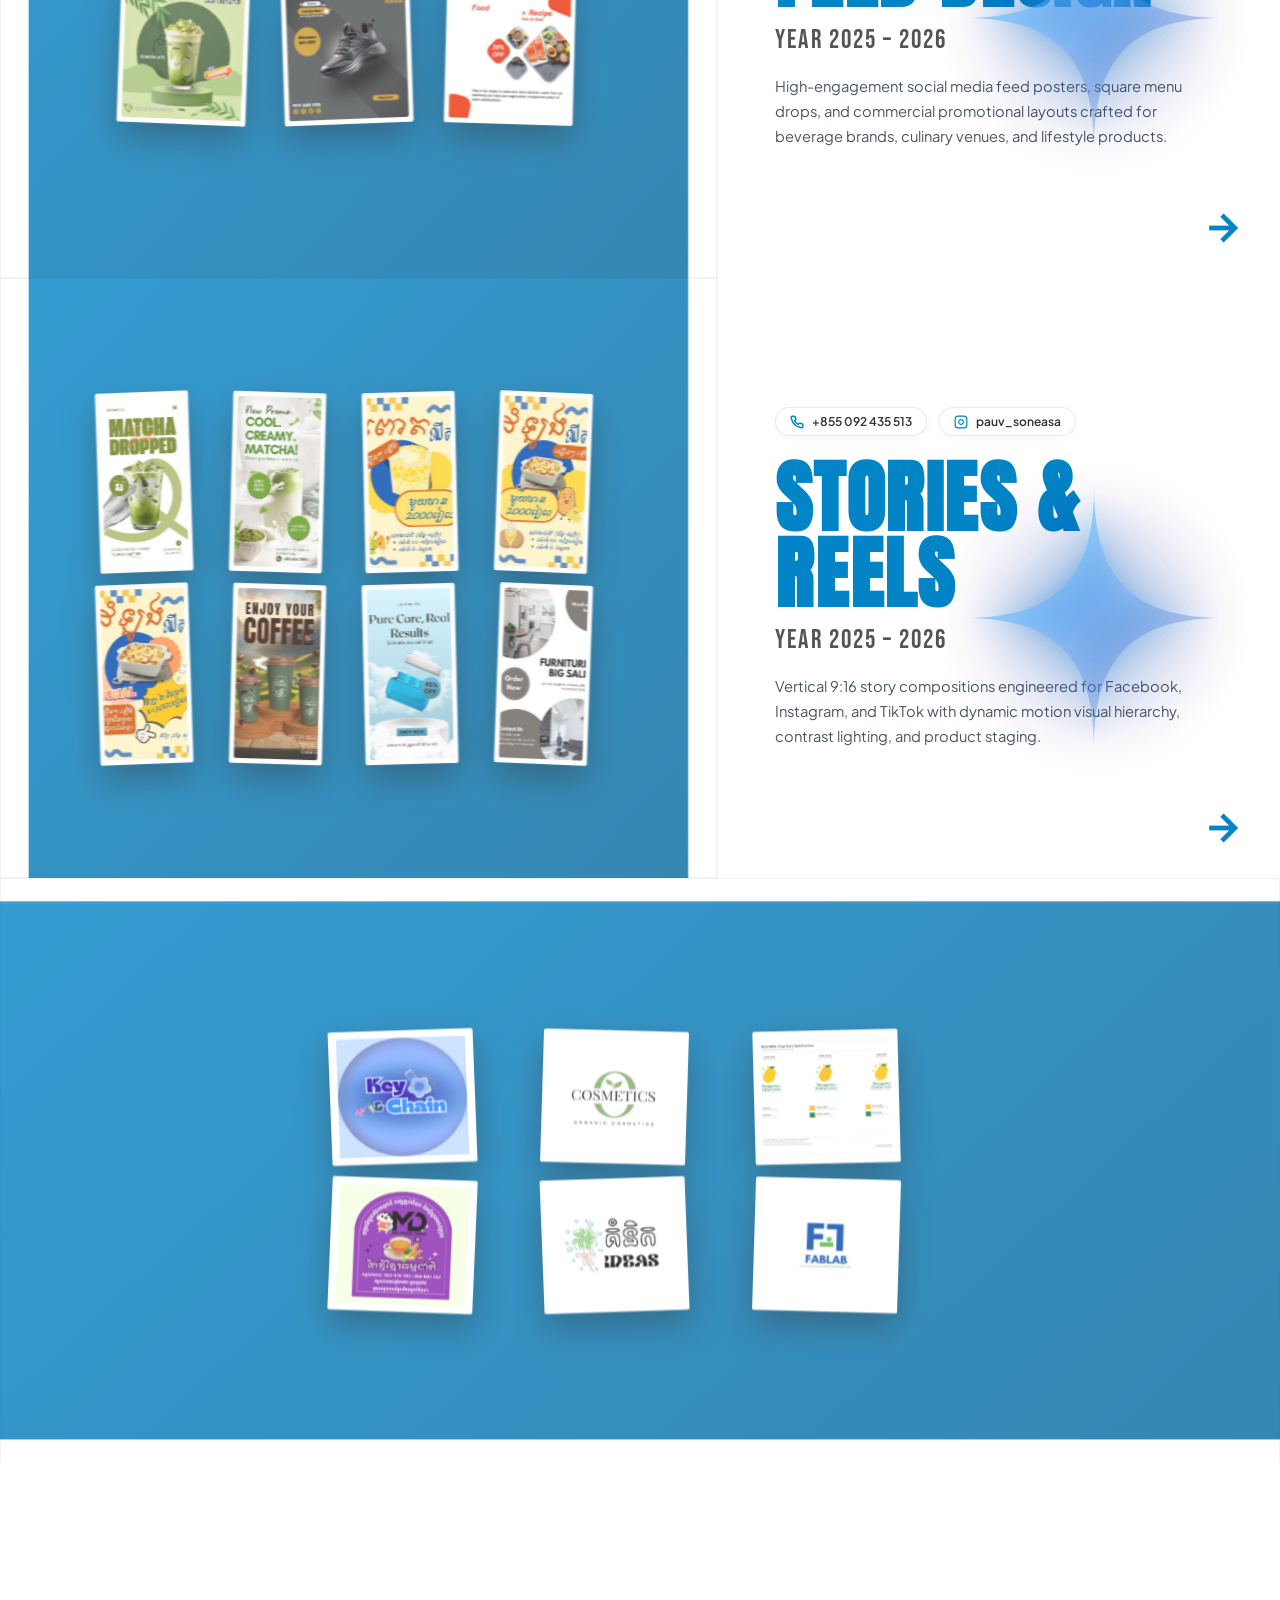
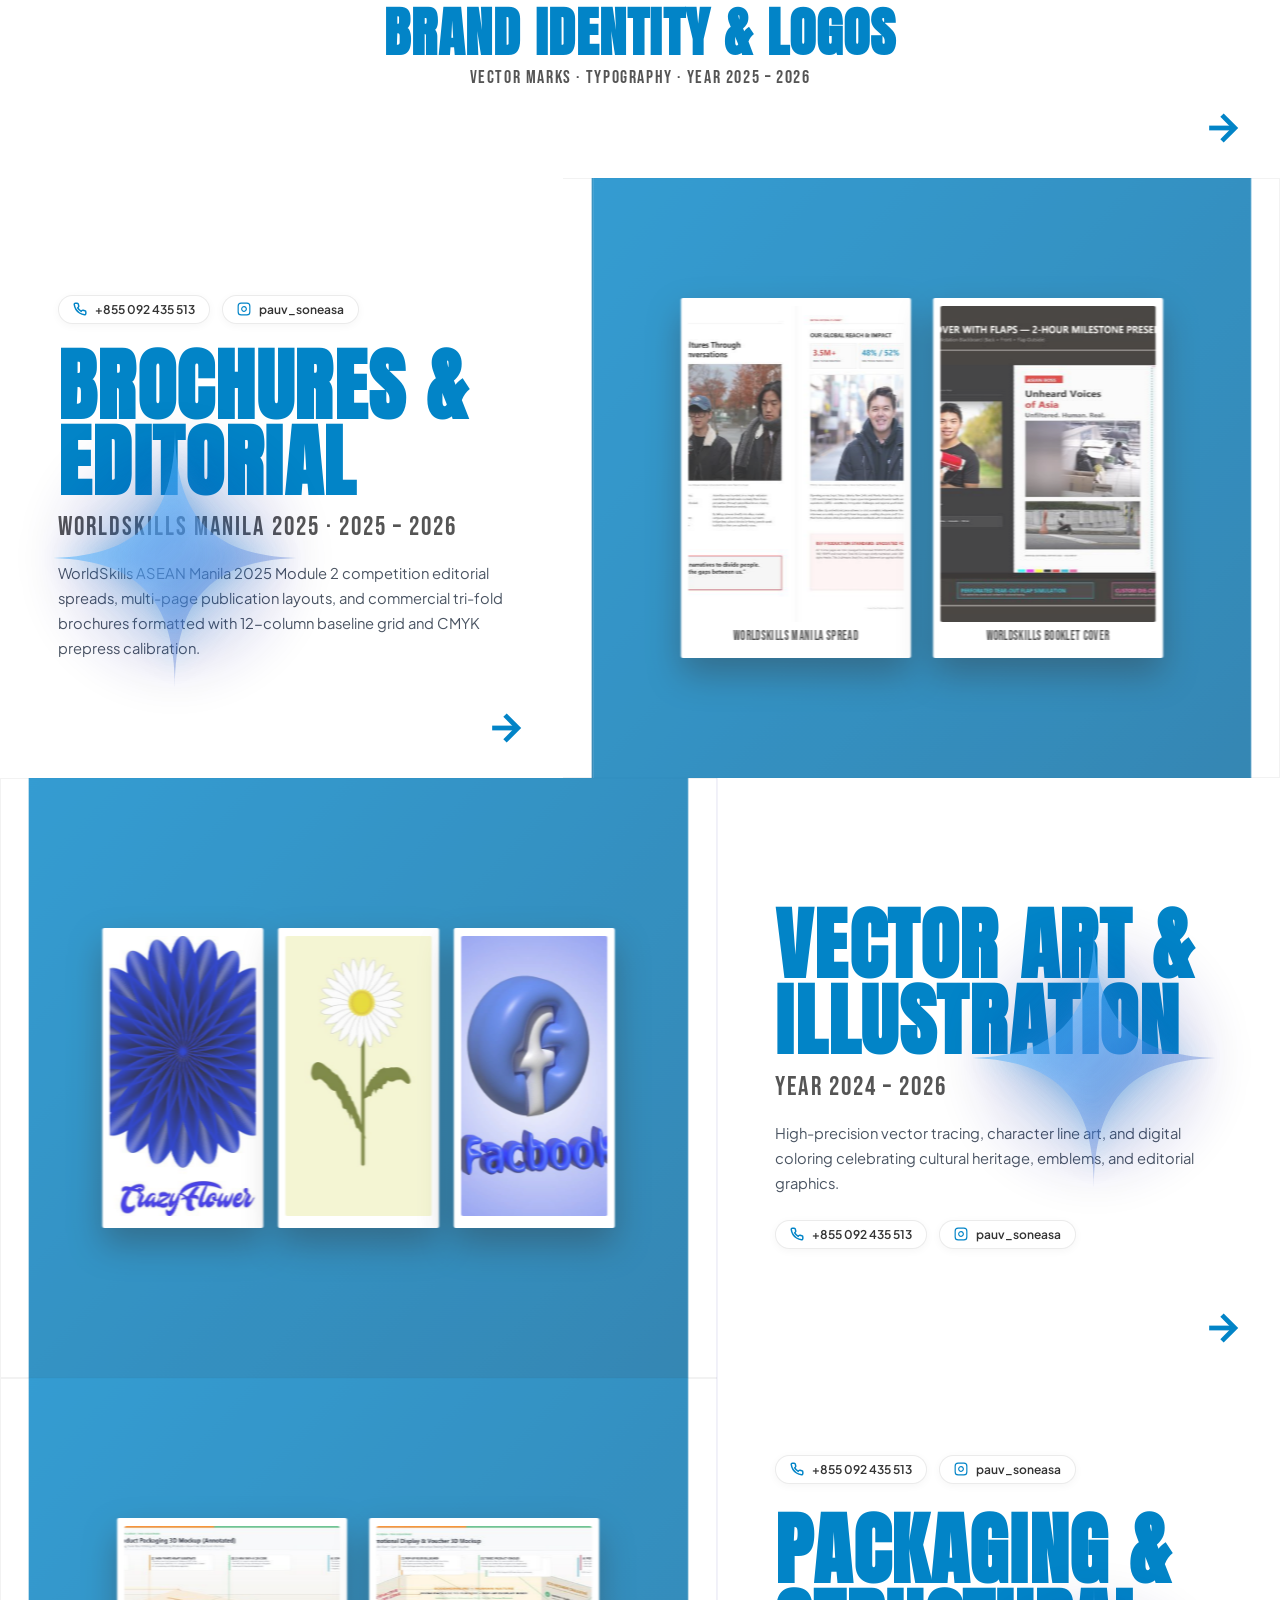
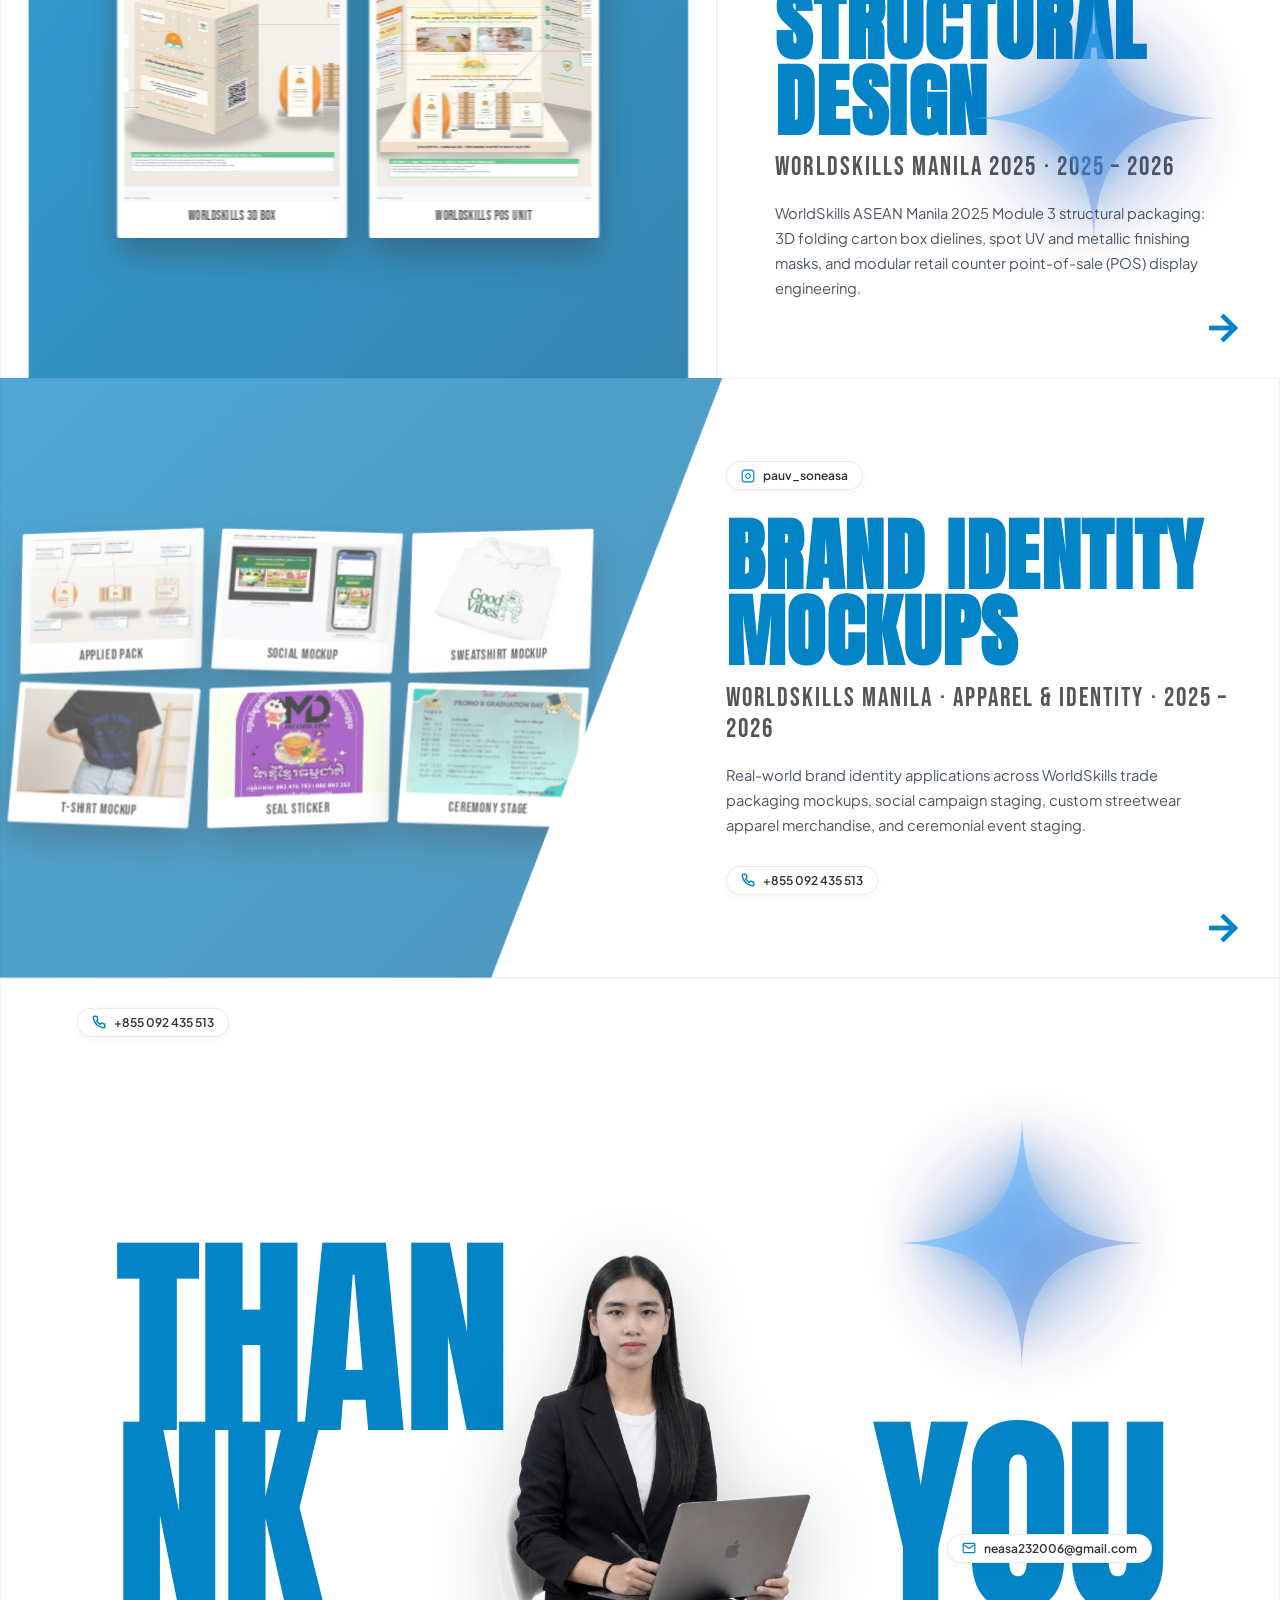
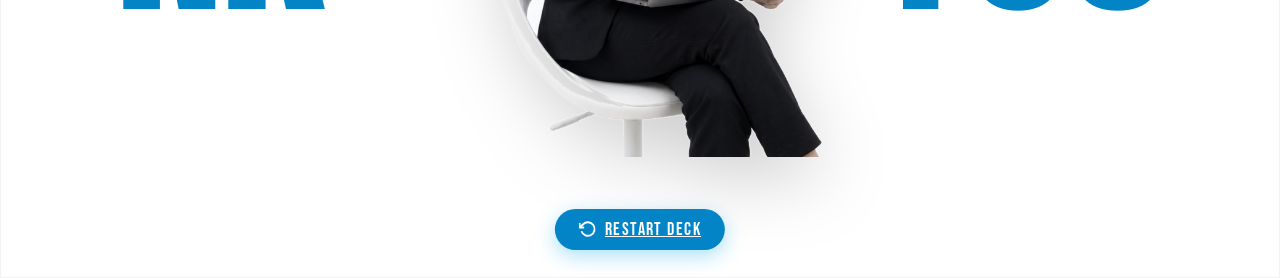
==== commit 90b2116c: "feat(profile): update deck.html profile images with user's real seated laptop portrait and standing " ====
--- a/deck.html
+++ b/deck.html
@@ -157,7 +157,7 @@
     </div>
 
     <div class="about-photo-wrap">
-      <img src="./assets/profile/pauv_standing_bw.png" alt="Pauv Soneasa Standing with Tablet" loading="lazy">
+      <img src="./assets/profile/pauv_standing_cutout.png" alt="Pauv Soneasa Standing with Tablet" loading="lazy">
     </div>
 
     <div class="about-text-wrap">
